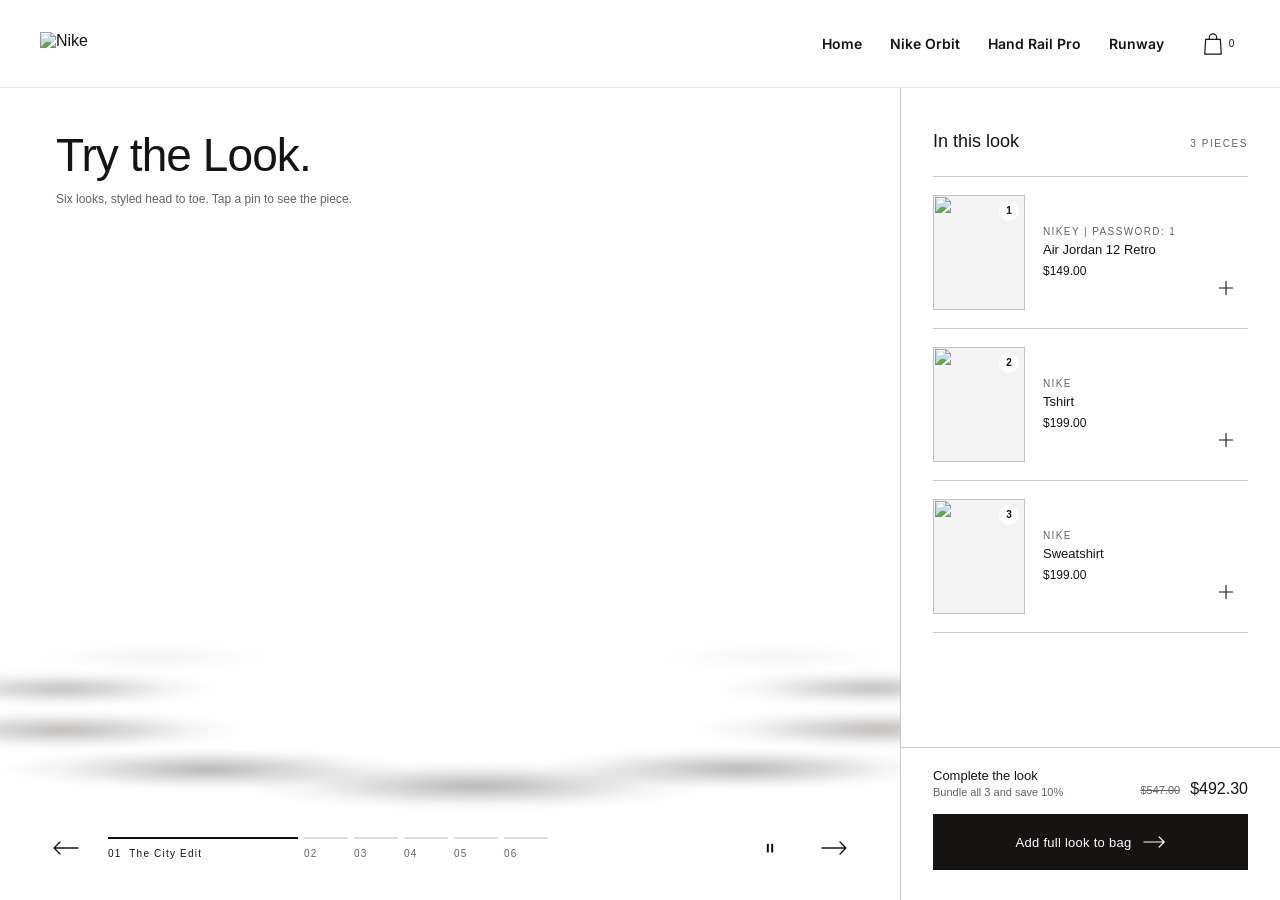
==== index.html @ 744d3994 "Add "Try the Look" runway page Single-file static page (index.html) built from src/ with `node src/b" ====
<!doctype html>
<html lang="en">
<head>
<meta charset="utf-8">
<meta name="viewport" content="width=device-width,initial-scale=1">
<meta name="theme-color" content="#ffffff">
<title>Try the Look — Runway</title>
<meta name="description" content="Six looks, styled head to toe. Explore the runway, isolate a look, and tap a pin to see the piece.">
<link rel="preload" as="image" href="https://reel-ref-try-the-look.vercel.app/assets/model-1-640.webp" fetchpriority="high">
<style>
@font-face{font-family:Inter;src:url([data-uri]) format('woff2');font-weight:600;font-style:normal;font-display:swap}
:root{color-scheme:light;--font-body--family:Helvetica,Arial,sans-serif;--font-body--weight:400;--font-heading--family:Helvetica,Arial,sans-serif;--font-heading--weight:400;--color-primary-button-background:#151413;--color-primary-button-text:#fff;--style-border-radius-buttons-primary:0px}
*{box-sizing:border-box}
html,body{margin:0;padding:0;max-width:100%;font-family:Helvetica,Arial,sans-serif;color:#151413;background:#fff}
body{overflow-x:hidden}
button,input,select{font:inherit}
a{color:inherit;text-decoration:none}
button{color:inherit}
button,a{-webkit-tap-highlight-color:transparent}
button:focus-visible,a:focus-visible{outline:2px solid #151413;outline-offset:4px}
[hidden]{display:none!important}

/* ---------- Header ---------- */
.site-header{height:88px;padding:0 40px;display:flex;align-items:center;gap:32px;border-bottom:1px solid #e4e4e4;background:#fff;position:relative;z-index:50}
.brand{margin-right:auto;display:inline-flex}
.brand img{display:block;width:68px;height:24px;object-fit:contain}
.site-header nav{display:flex;gap:28px;font-size:14px;font-weight:600;font-family:Inter,Helvetica,Arial,sans-serif}
.site-header nav a{padding:12px 0}
.site-header nav a:hover{text-decoration:underline;text-underline-offset:4px}
#open-bag{display:flex;align-items:center;justify-content:center;gap:5px;background:none;border:0;min-width:44px;min-height:44px;padding:0;cursor:pointer}
#open-bag span{font-size:10px}

/* ---------- Section tokens ---------- */
runway-section{display:block;position:relative;
--rw-h:var(--rw-h-d);--rw-sub:var(--rw-sub-d);--rw-label:var(--rw-label-d);--rw-chip:var(--rw-chip-d);--rw-ph:var(--rw-ph-d);--rw-pt-size:var(--rw-pt-size-d);--rw-price:var(--rw-price-d);--rw-opt:var(--rw-opt-d);--rw-total:var(--rw-total-d);--rw-thumb:var(--rw-thumb-d);--rw-panel-pad:var(--rw-panel-pad-d);--rw-model-h:560px;
--rw-stage:var(--rw-c-stage);--rw-panel:var(--rw-c-panel);--rw-text:var(--rw-c-text);--rw-head:var(--rw-c-text);--rw-muted:var(--rw-c-muted);--rw-accent:var(--rw-c-accent);--rw-on-accent:var(--rw-c-on-accent);--rw-line:var(--rw-c-line);
--rw-btn-bg:var(--color-primary-button-background);--rw-btn-fg:var(--color-primary-button-text);
--rw-ease:cubic-bezier(.16,1,.3,1);--rw-ease-silk:cubic-bezier(.65,0,.35,1);--rw-ease-spring:cubic-bezier(.34,1.56,.64,1);--rw-ease-sheet:cubic-bezier(.32,.72,0,1);--rw-pin-base:.15s;
color:var(--rw-text);background:var(--rw-panel);font-family:var(--font-body--family);font-weight:var(--font-body--weight);-webkit-font-smoothing:antialiased}

/* ---------- Frame / grid ---------- */
.rw__sticky{height:var(--rw-frame-h,100svh);display:flex;flex-direction:column}
.rw__grid{flex:1 1 auto;min-height:0;display:grid;grid-template-columns:minmax(0,1fr) var(--rw-panel-w);grid-template-rows:minmax(0,1fr);width:100%;max-width:var(--rw-max);margin:0 auto}
.rw__left{position:relative;display:flex;flex-direction:column;background:var(--rw-stage);overflow:hidden;min-height:0}
.rw__panel{position:relative;background:var(--rw-panel);min-height:0}
.rw__panel.has-rule{border-left:1px solid var(--rw-line)}
.rw__panel-inner{position:absolute;inset:0;display:flex;flex-direction:column}

/* ---------- Head ---------- */
.rw__head{position:relative;display:flex;justify-content:space-between;align-items:flex-end;gap:24px;padding:44px 56px 0;z-index:5}
.rw__intro{display:flex;flex-direction:column;gap:12px;max-width:640px}
.rw__title{margin:0;font-family:var(--rw-hf);font-weight:var(--rw-hw);font-size:var(--rw-h);line-height:1;letter-spacing:-.02em;color:var(--rw-head)}
.rw__sub{margin:0;font-size:var(--rw-sub);line-height:1.55;color:var(--rw-muted);max-width:46ch}
.rw__sr{position:absolute;width:1px;height:1px;padding:0;margin:-1px;overflow:hidden;clip:rect(0,0,0,0);white-space:nowrap;border:0}

/* ---------- Stage ---------- */
.rw__stage{position:relative;flex:1 1 auto;min-height:0;touch-action:pan-y;user-select:none;-webkit-user-select:none;cursor:grab;outline:none;overflow:hidden;z-index:0}
.rw.is-dragging .rw__stage{cursor:grabbing}
.rw__stage:focus-visible{box-shadow:inset 0 0 0 2px var(--rw-accent)}
.rw__actors{position:absolute;inset:0}
.rw__heroes{position:absolute;inset:0;pointer-events:none;z-index:1500}
.rw__model{position:absolute;left:0;bottom:0;transform-origin:50% 100%;will-change:transform,opacity;opacity:0}
.rw__figure{position:relative;height:var(--rw-model-h);aspect-ratio:var(--rw-ar)}
.rw__art{position:absolute;inset:0;transform:translateY(calc(var(--rw-foot,0) * 100%))}
.rw__art img{position:absolute;inset:0;width:100%;height:100%;object-fit:contain;object-position:50% 100%;pointer-events:none;-webkit-user-drag:none;user-select:none;opacity:0}
.rw__art img.is-decoded{opacity:1}
.rw__hit{position:absolute;inset:0;z-index:1;background:transparent;border:0;padding:0;border-radius:24px;cursor:pointer}
.rw__hit:focus-visible{outline:2px solid var(--rw-accent);outline-offset:6px}
.rw__shadow{position:absolute;left:58%;bottom:0;width:150%;height:9%;min-height:14px;max-height:46px;transform:translate(-50%,50%);filter:blur(2px);pointer-events:none;background:radial-gradient(closest-side,rgb(20 16 12/.30),rgb(20 16 12/.14) 45%,rgb(20 16 12/.04) 75%,rgb(20 16 12/0))}

/* Hero */
.rw__hero{position:absolute;left:var(--rw-hx,72%);bottom:var(--rw-hy,30px);transform:translateX(-50%) scale(var(--rw-fs,1));transform-origin:50% 100%;opacity:0;visibility:hidden}
.rw--still .rw__hero.is-on{opacity:1;visibility:visible}
.rw__morph{position:relative}
.rw__zoom{position:absolute;inset:0;z-index:1;background:transparent;border:0;padding:0;border-radius:24px;cursor:zoom-in;pointer-events:auto}
.rw__zoom:focus-visible{outline:2px solid var(--rw-accent);outline-offset:6px}
.rw--zoom .rw__heroes .rw__zoom{pointer-events:none}

/* Pins */
.rw__pins{position:absolute;inset:0;z-index:2;pointer-events:none}
.rw__pin{position:absolute;width:44px;height:44px;margin:-22px 0 0 -22px;padding:0;border:0;background:transparent;display:grid;place-items:center;cursor:pointer;pointer-events:auto}
.rw--popup .rw__heroes .rw__pin{display:none!important}
.rw__pin:focus-visible{outline:none}
.rw__pin-dot{position:relative;width:24px;height:24px;border-radius:50%;display:grid;place-items:center;background:rgb(255 255 255/.86);-webkit-backdrop-filter:blur(6px);backdrop-filter:blur(6px);color:var(--rw-text);font-size:11px;font-weight:600;line-height:1;box-shadow:0 4px 14px -4px rgb(0 0 0/.35);transition:transform .5s cubic-bezier(.2,1.6,.4,1),background .25s,color .25s}
.rw__pin-dot::after,.rw__pin-dot::before{content:'';position:absolute;inset:-5px;border-radius:50%;border:1px solid rgb(255 255 255/.8);pointer-events:none;animation:rw-ring 2.6s cubic-bezier(.2,.6,.3,1) infinite}
.rw__pin-dot::before{border-color:rgb(255 255 255/.55);animation-delay:1.3s}
.rw__pin:hover .rw__pin-dot,.rw__pin.is-hot .rw__pin-dot{transform:scale(1.3);background:var(--rw-accent);color:var(--rw-on-accent);box-shadow:0 0 0 6px color-mix(in srgb,var(--rw-accent) 22%,transparent),0 8px 20px -6px rgb(0 0 0/.45)}
.rw__pin:focus-visible .rw__pin-dot{box-shadow:0 0 0 2px #fff,0 0 0 4px var(--rw-accent)}
.rw__pin::after{content:attr(data-tip);position:absolute;left:calc(100% - 6px);top:50%;max-width:200px;overflow:hidden;text-overflow:ellipsis;white-space:nowrap;padding:7px 12px;border-radius:999px;background:rgb(255 255 255/.88);-webkit-backdrop-filter:blur(10px);backdrop-filter:blur(10px);color:var(--rw-text);font-size:11px;font-weight:500;letter-spacing:.04em;line-height:1;box-shadow:0 10px 26px -12px rgb(0 0 0/.4);opacity:0;transform:translate(-8px,-50%) scale(.96);transform-origin:left center;transition:opacity .35s,transform .6s var(--rw-ease);pointer-events:none}
.rw__pin.is-hot::after,.rw__pin:focus-visible::after{opacity:1;transform:translate(0,-50%)}
@media (hover:hover){.rw__pin:hover::after{opacity:1;transform:translate(0,-50%)}}

/* Sweep */
.rw__sweep{position:absolute;inset:0;z-index:1550;mix-blend-mode:soft-light;pointer-events:none;overflow:hidden}
.rw__sweep::before{content:'';position:absolute;top:-20%;bottom:-20%;left:0;width:42%;background:linear-gradient(100deg,transparent,rgb(255 255 255/.25) 42%,rgb(255 255 255/.55) 50%,rgb(255 255 255/.25) 58%,transparent);transform:translateX(-130%) skewX(-12deg);opacity:0}
.rw__stage.is-sweep .rw__sweep::before{animation:rw-sweep 1.5s var(--rw-ease-silk)}

/* Cursor */
.rw--cursor .rw__stage,.rw--cursor .rw__stage *{cursor:none!important}
.rw__cursor{position:absolute;left:0;top:0;width:0;height:0;z-index:1700;pointer-events:none}
.rw__cursor-in{position:absolute;left:-42px;top:-42px;width:84px;height:84px;border-radius:50%;display:grid;place-items:center;color:var(--rw-text);border:1px solid color-mix(in srgb,var(--rw-text) 28%,transparent);background:color-mix(in srgb,#fff 40%,transparent);-webkit-backdrop-filter:blur(6px);backdrop-filter:blur(6px);opacity:0;transform:scale(.3);transition:transform .6s var(--rw-ease),opacity .35s,background .35s,border-color .35s,color .35s}
.rw__cursor-label{grid-area:1/1;font-size:10px;letter-spacing:.24em;padding-left:.24em;text-transform:uppercase;white-space:nowrap;transition:opacity .25s,letter-spacing .7s var(--rw-ease)}
.rw__cursor-view{opacity:0}
.rw__cursor.is-on .rw__cursor-in{opacity:1;transform:scale(1)}
.rw__cursor.is-view .rw__cursor-drag{opacity:0}
.rw__cursor.is-view .rw__cursor-view{opacity:1}
.rw__cursor.is-on.is-link .rw__cursor-in{transform:scale(.2);background:var(--rw-accent);border-color:transparent}
.rw__cursor.is-link .rw__cursor-label{opacity:0}
.rw.is-dragging .rw__cursor.is-on .rw__cursor-in{transform:scale(.74);background:var(--rw-accent);border-color:var(--rw-accent);color:var(--rw-on-accent)}
.rw.is-dragging .rw__cursor-drag{opacity:1;letter-spacing:.42em}
.rw.is-dragging .rw__cursor-view{opacity:0}

/* Walk line (phones) */
.rw__walk{display:none}

/* ---------- Controls ---------- */
.rw__controls{position:relative;display:flex;align-items:center;gap:20px;padding:6px 44px 30px;z-index:5}
.rw__icon{position:relative;width:44px;height:44px;flex:none;display:grid;place-items:center;border:0;background:none;padding:0;color:var(--rw-text);cursor:pointer}
.rw__icon::before{content:'';position:absolute;inset:2px;border-radius:50%;border:1px solid currentColor;opacity:0;transform:scale(.55);transition:transform .7s var(--rw-ease),opacity .4s}
.rw__icon:hover::before{opacity:.22;transform:scale(1)}
.rw__icon svg{transition:transform .5s cubic-bezier(.2,1.6,.4,1)}
[data-rw-prev]:hover svg{transform:translateX(-4px)}
[data-rw-next]:hover svg{transform:translateX(4px)}
.rw__icon:active svg{transform:scale(.88)}
.rw__icon:focus-visible{outline:2px solid var(--rw-accent);outline-offset:2px;border-radius:4px}
.rw__auto .rw__ico-pause{display:none}
.rw.is-playing .rw__auto .rw__ico-play{display:none}
.rw.is-playing .rw__auto .rw__ico-pause{display:block}
.rw__ticks{flex:1;display:flex;gap:6px;min-width:0}
.rw__tick{flex:0 1 44px;min-width:14px;height:44px;display:flex;flex-direction:column;justify-content:center;gap:9px;padding:0;border:0;background:none;color:var(--rw-muted);text-align:left;cursor:pointer;transition:flex-basis .8s cubic-bezier(.2,1.25,.3,1),color .3s}
.rw__tick[aria-current="true"]{flex:0 0 190px;color:var(--rw-text)}
.rw__tick:hover{color:var(--rw-text)}
.rw__tick-bar{position:relative;display:block;width:100%;height:2px;overflow:hidden;background:color-mix(in srgb,var(--rw-text) 14%,transparent);transition:transform .5s var(--rw-ease)}
.rw__tick:hover .rw__tick-bar{transform:scaleY(1.5)}
.rw__tick-bar::after{content:'';position:absolute;inset:0;background:var(--rw-text);transform:scaleX(0);transform-origin:left;transition:transform 1s var(--rw-ease),opacity .4s,background .4s}
.rw__tick.is-past .rw__tick-bar::after{transform:scaleX(1);opacity:.35}
.rw__tick[aria-current="true"] .rw__tick-bar::after{transform:scaleX(1);background:var(--rw-accent);opacity:1}
.rw.is-playing .rw__tick[aria-current="true"] .rw__tick-bar::after{transform:scaleX(0);transition:none}
.rw.is-playing .rw__tick[aria-current="true"].is-run .rw__tick-bar::after{animation:rw-fill var(--rw-speed) linear forwards}
.rw__tick-label{display:block;font-size:var(--rw-label);letter-spacing:.12em;white-space:nowrap;overflow:hidden;text-overflow:ellipsis;font-variant-numeric:tabular-nums}
.rw__tick-name{display:none}
.rw__tick[aria-current="true"] .rw__tick-name{display:inline;animation:rw-name-in 1.1s var(--rw-ease) .1s backwards}

/* ---------- Panel ---------- */
.rw__panel-head{display:flex;justify-content:space-between;align-items:baseline;gap:12px;padding:44px var(--rw-panel-pad) 18px}
.rw__panel-title{margin:0;font-family:var(--rw-hf);font-weight:var(--rw-hw);font-size:var(--rw-ph);line-height:1.1}
.rw__label{font-size:var(--rw-label);letter-spacing:.16em;text-transform:uppercase;color:var(--rw-muted);white-space:nowrap;font-variant-numeric:tabular-nums}
.rw__label.is-swap{animation:rw-fade .8s var(--rw-ease)}
.rw__look-panel{display:flex;flex-direction:column;flex:1 1 auto;min-height:0}
.rw__mhead{display:none}
.rw__items{list-style:none;margin:0;padding:6px var(--rw-panel-pad) 20px;display:flex;flex-direction:column;overflow-y:auto;flex:1 1 auto;min-height:0;overscroll-behavior:contain;scrollbar-width:thin}
.rw__item{position:relative;display:grid;grid-template-columns:var(--rw-thumb) minmax(0,1fr) 44px;column-gap:18px;align-items:center;padding:18px 0}
.rw--list.has-dividers .rw__item{border-top:1px solid var(--rw-line)}
.rw--list.has-dividers .rw__item:last-child{border-bottom:1px solid var(--rw-line)}
.rw__item::after{content:'';position:absolute;left:0;right:0;bottom:-1px;height:1px;background:var(--rw-accent);transform:scaleX(0);transform-origin:left;transition:transform .9s var(--rw-ease);pointer-events:none}
.rw__item.is-hot::after{transform:scaleX(1)}
@media (hover:hover){.rw__item:hover::after{transform:scaleX(1)}}
.rw__media{position:relative;display:block;aspect-ratio:4/5;border-radius:var(--rw-thumb-radius);overflow:hidden;background:color-mix(in srgb,var(--rw-text) 5%,#fff)}
.rw__media img{display:block;width:100%;height:100%;object-fit:cover;transition:transform 1.4s var(--rw-ease)}
@media (hover:hover){.rw__item:hover .rw__media img{transform:scale(1.07)}}
.rw__num{position:absolute;top:6px;right:6px;width:20px;height:20px;border-radius:50%;display:grid;place-items:center;background:rgb(255 255 255/.9);color:var(--rw-text);font-size:10px;font-weight:600;line-height:1;font-variant-numeric:tabular-nums;transition:background .3s,color .3s,transform .45s cubic-bezier(.2,1.6,.4,1)}
.rw__item.is-hot .rw__num{background:var(--rw-accent);color:var(--rw-on-accent);transform:scale(1.12)}
@media (hover:hover){.rw__item:hover .rw__num{background:var(--rw-accent);color:var(--rw-on-accent);transform:scale(1.12)}}
.rw__tag{position:absolute;top:calc(var(--rw-tag-top) - 7px);left:calc(var(--rw-tag-left) + 8px);z-index:2;display:flex;flex-direction:column;transform-origin:10px 0;pointer-events:none}
.rw__tag::before{content:'';width:1px;height:11px;margin-left:10px;background:color-mix(in srgb,var(--rw-text) 50%,transparent)}
.rw__tag-text{background:var(--rw-text);color:var(--rw-panel);font-size:9px;font-weight:600;letter-spacing:.14em;text-transform:uppercase;padding:4px 6px;border-radius:2px;line-height:1}
@media (hover:hover){.rw__item:hover .rw__tag{animation:rw-swing 1.4s cubic-bezier(.3,.7,.4,1)}}
.rw__info{display:flex;flex-direction:column;gap:5px;min-width:0}
.rw__type{font-size:10px;letter-spacing:.14em;text-transform:uppercase;color:var(--rw-muted);white-space:nowrap;overflow:hidden;text-overflow:ellipsis}
.rw__name{font-size:var(--rw-pt-size);font-weight:500;line-height:1.3;align-self:flex-start;background:linear-gradient(currentColor,currentColor) 0 100%/0 1px no-repeat;transition:background-size .7s var(--rw-ease)}
.rw__name:hover{background-size:100% 1px}
.rw__price{display:flex;gap:8px;font-size:var(--rw-price)}

/* Add button */
.rw__add{position:relative;width:44px;height:44px;display:grid;place-items:center;border:0;background:none;padding:0;cursor:pointer;align-self:end;color:var(--rw-text)}
.rw__add>svg{grid-area:1/1;transition:transform .55s cubic-bezier(.2,1.6,.4,1),opacity .2s}
.rw__add-check,.rw__add-spin{opacity:0}
.rw__add::before{content:'';position:absolute;inset:4px;border-radius:var(--rw-add-radius);border:1px solid currentColor;opacity:0;transform:scale(.55);transition:transform .7s var(--rw-ease),opacity .4s;pointer-events:none}
@media (hover:hover){.rw__add:hover::before{opacity:.22;transform:scale(1)}}
.rw__item.is-picking .rw__add::before{opacity:.22;transform:scale(1)}
.rw__item.is-picking .rw__add-plus{transform:rotate(45deg)}
.rw__item.is-loading .rw__add-plus{opacity:0}
.rw__item.is-loading .rw__add-spin{opacity:1;animation:rw-spin .8s linear infinite}
.rw__item.is-loading .rw__media::after{content:'';position:absolute;inset:0;background:linear-gradient(100deg,transparent 30%,rgb(255 255 255/.5) 50%,transparent 70%);animation:rw-shimmer 1.1s infinite}
.rw__item.is-added .rw__add{cursor:default}
.rw__item.is-added .rw__add-plus{opacity:0}
.rw__item.is-added .rw__add-check{opacity:1;color:var(--rw-accent);animation:rw-pop .6s cubic-bezier(.2,1.6,.4,1)}
.rw__item.is-added .rw__add-check path{stroke-dasharray:24;stroke-dashoffset:24;animation:rw-draw .7s var(--rw-ease) .1s forwards}
.rw__item.is-added .rw__add::before{opacity:0!important}
.rw__item.is-added .rw__add::after{content:'';position:absolute;inset:4px;border-radius:var(--rw-add-radius);border:1px solid var(--rw-accent);pointer-events:none;opacity:0;animation:rw-burst 1s var(--rw-ease) forwards}

/* Picker */
.rw__picker{grid-column:1/-1;display:flex;flex-direction:column;gap:14px;padding-top:16px}
.rw__picker:not([hidden]){animation:rw-drop .7s var(--rw-ease)}
.rw__picker:not([hidden]) .rw__opt,.rw__picker:not([hidden]) .rw__confirm{animation:rw-rise .8s var(--rw-ease) backwards}
.rw__picker:not([hidden]) .rw__confirm{animation-delay:.16s}
.rw__picker-head{display:none}
.rw__opt{border:0;padding:0;margin:0;min-width:0}
.rw__opt-name{font-size:var(--rw-opt);color:var(--rw-text);margin-bottom:8px;padding:0}
.rw__values{display:flex;flex-wrap:wrap;gap:8px}
.rw__pill{position:relative;display:inline-flex}
.rw__pill input{position:absolute;inset:0;width:100%;height:100%;margin:0;opacity:0;cursor:pointer;z-index:1}
.rw__pill-label{display:inline-flex;align-items:center;justify-content:center;min-width:44px;min-height:40px;padding:0 14px;border-radius:var(--rw-pill-radius);border:1px solid var(--rw-line);background:transparent;color:var(--rw-text);font-size:var(--rw-opt);transition:background .3s,color .3s,border-color .3s,transform .45s var(--rw-ease-spring),box-shadow .45s}
.rw__pill:hover .rw__pill-label{border-color:var(--rw-text)}
.rw__pill input:checked+.rw__pill-label{background:var(--rw-text);color:var(--rw-panel);border-color:var(--rw-text)}
.rw__pill:active .rw__pill-label{transform:scale(.94)}
.rw__pill input:focus-visible+.rw__pill-label{outline:2px solid var(--rw-accent);outline-offset:2px}
.rw__pill.is-unavailable .rw__pill-label{color:var(--rw-muted);background-image:linear-gradient(to top right,transparent calc(50% - .5px),currentColor calc(50% - .5px),currentColor calc(50% + .5px),transparent calc(50% + .5px))}
.rw__confirm,.rw__cta{position:relative;overflow:hidden;border:0;border-radius:var(--rw-btn-radius);background:var(--rw-btn-bg);color:var(--rw-btn-fg);display:flex;align-items:center;justify-content:center;cursor:pointer}
.rw__confirm{min-height:46px;font-size:11px;font-weight:500;letter-spacing:.02em;gap:10px;transition:transform .4s cubic-bezier(.2,1.5,.4,1)}
.rw__confirm::before,.rw__cta::before{content:'';position:absolute;top:0;bottom:0;left:0;width:60%;background:linear-gradient(100deg,transparent,rgb(255 255 255/.26) 50%,transparent);transform:translateX(-140%) skewX(-18deg);pointer-events:none}
.rw__confirm:hover:not(:disabled){transform:translateY(-1px)}
.rw__confirm:hover:not(:disabled)::before,.rw__cta:hover:not(:disabled)::before{transform:translateX(260%) skewX(-18deg);transition:transform 1.1s var(--rw-ease)}
.rw__confirm:disabled{opacity:.45;cursor:default}

/* Bundle */
.rw__bundle{padding:20px var(--rw-panel-pad) 30px;display:flex;flex-direction:column;gap:16px;background:var(--rw-panel)}
.rw__bundle.has-rule{border-top:1px solid var(--rw-line)}
.rw__msg{margin:0;font-size:11px;line-height:1.45;color:var(--rw-accent)}
.rw__msg:empty{display:none}
.rw__msg:not(:empty){animation:rw-rise .6s var(--rw-ease)}
.rw__bundle-row{display:flex;justify-content:space-between;align-items:flex-end;gap:12px}
.rw__bundle-copy{display:flex;flex-direction:column;gap:3px}
.rw__bundle-title{font-size:13px;font-weight:500}
.rw__bundle-note{font-size:11px;color:var(--rw-muted)}
.rw__bundle-price{display:flex;align-items:baseline;gap:10px;white-space:nowrap}
.rw__bundle-price s{font-size:11px;color:var(--rw-muted)}
.rw__bundle-price strong{font-family:var(--rw-hf);font-weight:var(--rw-hw);font-size:var(--rw-total)}
.rw__cta{min-height:56px;width:100%;font-size:13px;font-weight:500;letter-spacing:.02em;gap:12px;transition:transform .6s var(--rw-ease),background .45s,color .45s,box-shadow .6s var(--rw-ease)}
.rw__cta:hover:not(:disabled){transform:translateY(-2px);box-shadow:0 18px 34px -22px color-mix(in srgb,var(--rw-text) 80%,transparent)}
.rw__cta:active{transform:scale(.985)}
.rw__cta:disabled{opacity:.5}
.rw__cta-arrow{transition:transform .5s cubic-bezier(.2,1.6,.4,1)}
.rw__cta:hover .rw__cta-arrow{transform:translateX(4px)}
.rw__cta-m,.rw__cta-done,.rw__cta-spin{display:none}
.rw__cta.is-loading .rw__cta-arrow{display:none}
.rw__cta.is-loading .rw__cta-spin{display:block;animation:rw-spin .8s linear infinite}
.rw__look-panel.is-complete .rw__cta{background:var(--rw-accent);color:var(--rw-on-accent);cursor:default;animation:rw-glow 1.8s var(--rw-ease)}
.rw__look-panel.is-complete .rw__cta-add,.rw__look-panel.is-complete .rw__cta-m,.rw__look-panel.is-complete .rw__cta-arrow{display:none!important}
.rw__look-panel.is-complete .rw__cta-done{display:inline;animation:rw-rise .7s var(--rw-ease)}

/* Panel entrance */
.rw__look-panel.is-in .rw__item{animation:rw-item-in 1.1s var(--rw-ease) backwards;animation-delay:calc(var(--i) * 85ms + 140ms)}
.rw__look-panel.is-in .rw__media{animation:rw-curtain 1.2s var(--rw-ease) backwards;animation-delay:calc(var(--i) * 85ms + 200ms)}
.rw__look-panel.is-in .rw__media img{animation:rw-media-in 1.8s var(--rw-ease) backwards;animation-delay:calc(var(--i) * 85ms + 200ms)}
.rw__look-panel.is-in .rw__bundle-row{animation:rw-rise 1s var(--rw-ease) .38s backwards}
.rw__look-panel.is-in .rw__cta{animation:rw-rise 1s var(--rw-ease) .46s backwards}

/* ---------- View-look popup ---------- */
.rw__lb{position:absolute;inset:0;z-index:40;visibility:hidden;pointer-events:none;transition:visibility 0s linear .95s}
.rw__lb::before{content:'';position:absolute;inset:0;background:var(--rw-stage);opacity:0;transition:opacity .6s var(--rw-ease) .15s}
.rw--zoom .rw__lb{visibility:visible;pointer-events:auto;transition:none}
.rw--zoom .rw__lb::before{opacity:1;transition:opacity .45s}
.rw__actors,.rw__heroes,.rw__head,.rw__walk{transition:opacity .7s var(--rw-ease) .2s}
.rw--zoom .rw__actors,.rw--zoom .rw__heroes,.rw--zoom .rw__head,.rw--zoom .rw__walk{opacity:0;pointer-events:none;transition:opacity .35s}
.rw__lb-stage{position:absolute;inset:88px 48px 48px;z-index:1;display:flex;align-items:flex-end;justify-content:center;cursor:zoom-out}
.rw__lb-model{position:relative;flex:0 0 auto;cursor:default;transition:transform .95s var(--rw-ease)}
.rw__lb-model .rw__art img{opacity:1}
.rw__lb-top{position:absolute;top:0;left:0;right:0;z-index:2;display:flex;justify-content:space-between;align-items:center;gap:16px;padding:32px 32px 0 56px;opacity:0;transform:translateY(-10px);transition:opacity .3s,transform .5s var(--rw-ease)}
.rw--zoom .rw__lb-top{opacity:1;transform:none;transition:opacity .8s .35s,transform 1s var(--rw-ease) .35s}
.rw__lb-cap{margin:0;display:flex;flex-direction:column;gap:6px;min-width:0}
.rw__lb-kicker{font-size:10px;letter-spacing:.2em;text-transform:uppercase;color:var(--rw-muted);font-variant-numeric:tabular-nums}
.rw__lb-name{font-family:var(--rw-hf);font-weight:var(--rw-hw);font-size:var(--rw-chip);line-height:1.1;white-space:nowrap;overflow:hidden;text-overflow:ellipsis}
.rw__lb-close{flex:none;width:48px;height:48px;border-radius:50%;display:grid;place-items:center;padding:0;cursor:pointer;border:1px solid color-mix(in srgb,var(--rw-text) 22%,transparent);background:color-mix(in srgb,#fff 55%,transparent);-webkit-backdrop-filter:blur(8px);backdrop-filter:blur(8px);transition:transform .6s var(--rw-ease),border-color .6s var(--rw-ease)}
.rw__lb-close:hover{transform:rotate(90deg);border-color:var(--rw-text)}
.rw__lb-close:focus-visible{outline:2px solid var(--rw-accent);outline-offset:3px}
.rw__lb-hint{position:absolute;left:0;right:0;bottom:16px;z-index:2;margin:0;text-align:center;font-size:10px;letter-spacing:.2em;text-transform:uppercase;color:var(--rw-muted);pointer-events:none;opacity:0;transition:opacity .3s}
.rw--zoom .rw__lb-hint{opacity:1;transition:opacity 1s var(--rw-ease) 1.1s}
.rw__lb .rw__pin{display:grid!important}
.rw__lb .rw__pin-dot{animation:rw-pin-in .9s var(--rw-ease-spring) backwards;animation-delay:calc(var(--pi) * 110ms + .6s)}

/* ---------- Reveal ---------- */
.rw--js .rw__title,.rw--js .rw__sub,.rw--js .rw__panel-head{opacity:0;transform:translateY(22px);filter:blur(8px)}
.rw--js .rw__title{letter-spacing:.03em}
.rw--js .rw__stage,.rw--js .rw__controls,.rw--js .rw__panel{opacity:0}
.rw--js.is-revealed .rw__title,.rw--js.is-revealed .rw__sub,.rw--js.is-revealed .rw__panel-head{opacity:1;transform:none;filter:none;transition:opacity 1.1s var(--rw-ease),transform 1.4s var(--rw-ease),filter 1.1s var(--rw-ease),letter-spacing 1.8s var(--rw-ease)}
.rw--js.is-revealed .rw__title{letter-spacing:-.02em;transition-delay:.12s}
.rw--js.is-revealed .rw__sub{transition-delay:.26s}
.rw--js.is-revealed .rw__panel-head{transition-delay:.34s}
.rw--js.is-revealed .rw__stage{opacity:1;transition:opacity 1.6s var(--rw-ease) .1s}
.rw--js.is-revealed .rw__panel{opacity:1;transition:opacity 1.2s var(--rw-ease) .25s}
.rw--js.is-revealed .rw__controls{opacity:1;transition:opacity 1.2s var(--rw-ease) .55s}

/* ---------- Size sheet (phones) ---------- */
.rw-sheet-host{position:fixed;inset:0;z-index:2147483000;pointer-events:none;-webkit-font-smoothing:antialiased}
.rw-sheet-host>*{pointer-events:auto}
.rw__pick-scrim{position:fixed;inset:0;z-index:2147483000;border:0;padding:0;background:rgb(12 10 8/.38);opacity:0;transition:opacity .5s var(--rw-ease)}
.rw-sheet-host.is-open .rw__pick-scrim{opacity:1}
.rw-sheet-host .rw__picker{position:fixed;left:0;right:0;bottom:0;z-index:2147483001;max-height:min(82vh,640px);overflow-y:auto;overscroll-behavior:contain;gap:18px;padding:14px 20px calc(20px + env(safe-area-inset-bottom));background:var(--rw-panel);color:var(--rw-text);border-radius:var(--rw-bar-r) var(--rw-bar-r) 0 0;box-shadow:0 -24px 60px -24px rgb(0 0 0/.4);animation:rw-sheet-up .65s var(--rw-ease-sheet)}
.rw-sheet-host .rw__picker::before{content:'';flex:none;align-self:center;width:34px;height:4px;border-radius:2px;background:color-mix(in srgb,var(--rw-text) 16%,transparent)}
.rw-sheet-host .rw__picker-head{display:grid;grid-template-columns:52px 1fr 44px;gap:14px;align-items:center;padding-bottom:16px;border-bottom:1px solid var(--rw-line)}
.rw__picker-thumb{width:52px;height:auto;aspect-ratio:4/5;object-fit:cover;border-radius:var(--rw-thumb-radius);background:color-mix(in srgb,var(--rw-text) 5%,#fff);display:block}
.rw__picker-meta{display:flex;flex-direction:column;gap:4px;min-width:0}
.rw__picker-title{font-size:var(--rw-pt-size);font-weight:500}
.rw__picker-price{font-size:var(--rw-price);color:var(--rw-muted)}
.rw__pick-close{width:44px;height:44px;display:grid;place-items:center;border:0;background:none;padding:0;cursor:pointer;color:var(--rw-text);transition:transform .45s var(--rw-ease-spring)}
.rw__pick-close:active{transform:rotate(90deg) scale(.9)}
.rw-sheet-host .rw__confirm{min-height:54px}

/* ---------- Styling bag ---------- */
#bag-dialog{border:1px solid #d9d9d9;background:#fff;color:#151413;padding:24px;width:min(560px,calc(100vw - 32px));max-height:85dvh;overflow:auto}
#bag-dialog::backdrop{background:#0005;-webkit-backdrop-filter:blur(4px);backdrop-filter:blur(4px)}
.bag-heading{display:flex;justify-content:space-between;align-items:center;gap:20px}
.bag-heading h2{margin:0;font-size:25px;font-weight:400}
#close-bag{font-size:28px;width:44px;height:44px;padding:0;background:none;border:0;cursor:pointer;line-height:1}
.bag-note{font-size:12px;color:#666;line-height:1.5}
.bag-row{display:grid;grid-template-columns:60px 1fr auto;gap:18px;align-items:center;padding:18px 0;border-bottom:1px solid #ddd}
.bag-row img{width:60px;height:80px;object-fit:contain;display:block}
.bag-row h3{margin:0 0 8px;font-size:14px;font-weight:400}
.bag-row p{margin:0 0 8px;font-size:12px}
.bag-row a{font-size:12px;text-decoration:underline;text-underline-offset:3px}
.bag-row button{font-size:20px;padding:12px;background:none;border:0;cursor:pointer;line-height:1}
#bag-total{margin:0;text-align:right;font-size:15px;padding:12px 0}
#bag-total:empty{padding:0}
#export-bag{width:100%;padding:16px 20px;background:#151413;color:#fff;border:0;cursor:pointer}
#export-bag:disabled{opacity:.4;cursor:default}
#bag-status{position:fixed;left:50%;bottom:24px;transform:translateX(-50%);background:#151413;color:#fff;padding:12px 20px;font-size:12px;z-index:2147483002;opacity:0;transition:opacity .25s;pointer-events:none;white-space:nowrap}
#bag-status.is-on{opacity:1}

/* ---------- Keyframes ---------- */
@keyframes rw-name-in{from{opacity:0;letter-spacing:.34em}}
@keyframes rw-fade{from{opacity:0;transform:translateY(6px)}}
@keyframes rw-sweep{0%{transform:translateX(-130%) skewX(-12deg);opacity:0}18%{opacity:1}100%{transform:translateX(330%) skewX(-12deg);opacity:0}}
@keyframes rw-fill{from{transform:scaleX(0)}to{transform:scaleX(1)}}
@keyframes rw-ring{0%{transform:scale(.8);opacity:.9}100%{transform:scale(1.7);opacity:0}}
@keyframes rw-pin-in{from{transform:scale(0);opacity:0}to{transform:scale(1);opacity:1}}
@keyframes rw-swing{0%{transform:rotate(-16deg)}25%{transform:rotate(11deg)}45%{transform:rotate(-7deg)}65%{transform:rotate(4deg)}82%{transform:rotate(-2deg)}100%{transform:rotate(0)}}
@keyframes rw-spin{to{transform:rotate(360deg)}}
@keyframes rw-shimmer{from{transform:translateX(-100%)}to{transform:translateX(100%)}}
@keyframes rw-pop{0%{transform:scale(.4)}60%{transform:scale(1.25)}100%{transform:scale(1)}}
@keyframes rw-draw{to{stroke-dashoffset:0}}
@keyframes rw-burst{0%{transform:scale(.55);opacity:.9}100%{transform:scale(1.7);opacity:0}}
@keyframes rw-drop{from{opacity:0;transform:translateY(-8px)}}
@keyframes rw-rise{from{opacity:0;transform:translateY(14px)}}
@keyframes rw-glow{0%{box-shadow:0 0 0 0 color-mix(in srgb,var(--rw-accent) 55%,transparent)}100%{box-shadow:0 0 0 16px color-mix(in srgb,var(--rw-accent) 0%,transparent)}}
@keyframes rw-item-in{from{opacity:0;transform:translateY(26px);filter:blur(8px)}}
@keyframes rw-curtain{from{clip-path:inset(0 0 100% 0)}to{clip-path:inset(0)}}
@keyframes rw-media-in{from{transform:scale(1.22);filter:saturate(.4) brightness(1.08)}}
@keyframes rw-card-in{from{opacity:0;transform:translateY(10px)}}
@keyframes rw-sheet-up{from{transform:translateY(100%)}}

/* ---------- Tablet 750–1099 ---------- */
@media (min-width:750px) and (max-width:1099px){
  .rw__grid{grid-template-columns:minmax(0,1fr) min(var(--rw-panel-w),380px)}
  .rw__head{padding:36px 32px 0;flex-direction:column;align-items:flex-start}
  .rw__controls{padding:6px 22px 26px}
  .rw__tick[aria-current="true"]{flex-basis:130px}
}

/* ---------- Phones ---------- */
@media (max-width:749px){
  .site-header{height:68px;padding:0 20px;gap:18px}
  .brand img{width:48px;height:17px}
  .site-header nav{gap:14px;font-size:11px}
  .site-header nav a{padding:15px 0}
  .site-header nav a:nth-child(2),.site-header nav a:nth-child(3){display:none}
  #open-bag{margin-left:8px}

  runway-section{--rw-h:var(--rw-h-m);--rw-sub:var(--rw-sub-m);--rw-label:var(--rw-label-m);--rw-chip:var(--rw-chip-m);--rw-ph:var(--rw-ph-m);--rw-pt-size:var(--rw-pt-size-m);--rw-price:var(--rw-price-m);--rw-opt:var(--rw-opt-m);--rw-total:var(--rw-total-m);--rw-thumb:var(--rw-thumb-m);--rw-panel-pad:20px}
  .rw__grid{display:flex;flex-direction:column;position:relative;overflow:hidden}
  .rw__left{flex:1 1 auto;z-index:1;padding-bottom:var(--rw-bar-r)}
  .rw__head{flex-direction:column;align-items:stretch;gap:18px;padding:30px 20px 0}
  .rw__intro{gap:10px}
  .rw__title{font-size:min(var(--rw-h),11.5vw)}
  .rw__controls{display:none}
  .rw__walk{display:block;position:absolute;left:50%;bottom:8px;z-index:1600;width:min(140px,38%);height:2px;transform:translateX(-50%);background:color-mix(in srgb,var(--rw-text) 14%,transparent);pointer-events:none}
  .rw__walk-line{position:absolute;inset:0;background:var(--rw-accent);transform:scaleX(var(--rw-progress,0));transform-origin:left;transition:transform 1.1s var(--rw-ease)}

  .rw__panel{z-index:2;flex:0 0 auto;max-height:none;overflow:visible;margin-top:calc(-1 * var(--rw-bar-r));border-radius:var(--rw-bar-r) var(--rw-bar-r) 0 0}
  .rw__panel.has-rule{border-left:0}
  .rw__panel-inner{position:static}
  .rw__panel-head{display:none}
  .rw__mhead{display:flex;align-items:baseline;justify-content:space-between;gap:12px;padding:12px 20px 6px}
  .rw__mhead-title{font-family:var(--rw-hf);font-weight:var(--rw-hw);font-size:var(--rw-ph);line-height:1.15;white-space:nowrap;overflow:hidden;text-overflow:ellipsis;min-width:0}
  .rw__look-panel.is-in .rw__mhead{animation:rw-fade .8s var(--rw-ease)}

  .rw__items{flex-direction:row;flex:0 0 auto;gap:0;padding:10px 20px 6px;overflow-x:auto;overflow-y:hidden;scroll-snap-type:x mandatory;scroll-padding-inline:20px;overscroll-behavior-x:contain;scrollbar-width:none;-webkit-overflow-scrolling:touch}
  .rw__items::-webkit-scrollbar{display:none}
  .rw--list.has-dividers .rw__item,.rw--list.has-dividers .rw__item:last-child{border-top:0;border-bottom:0}
  .rw__item{flex:0 0 calc(100% - 64px);scroll-snap-align:start;margin-right:16px;padding:6px 16px 6px 0;column-gap:14px}
  .rw__item:not(:last-child){border-right:1px solid var(--rw-line)}
  .rw__item:last-child{margin-right:0}
  .rw__add{align-self:center}
  .rw__media:active img{transform:scale(1.04)}
  .rw__tag{left:6px;top:-1px}
  .rw__look-panel.is-in .rw__item{animation:rw-card-in .9s var(--rw-ease) backwards;animation-delay:calc(var(--i) * 80ms + 100ms)}
  .rw__look-panel.is-in .rw__media,.rw__look-panel.is-in .rw__media img{animation:none}

  .rw__bundle{padding:10px 20px calc(16px + env(safe-area-inset-bottom));gap:10px}
  .rw__bundle.has-rule{border-top:0}
  .rw__bundle-row{display:none}
  .rw__cta{min-height:54px}
  .rw__cta-add,.rw__cta-arrow{display:none}
  .rw__cta-m{display:inline}
  .rw__cta.is-loading .rw__cta-arrow{display:none}
  .rw__look-panel.is-in .rw__cta{animation:rw-rise 1s var(--rw-ease) .3s backwards}

  .rw__lb{bottom:var(--rw-bar-r)}
  .rw__lb-stage{inset:72px 16px 40px}
  .rw__lb-top{padding:16px 12px 0 20px}
  .rw__lb-close{width:44px;height:44px}
  .rw__lb-hint{bottom:12px}
  .rw__pin::after{max-width:150px}
}
@media (max-width:374px){
  .rw__head{padding:22px 16px 0}
  .rw__mhead{padding-left:16px;padding-right:16px}
  .rw__items{padding-left:16px;padding-right:16px;scroll-padding-inline:16px}
  .rw__bundle{padding-left:16px;padding-right:16px}
  .rw__item{flex-basis:calc(100% - 44px);column-gap:12px}
}
@media (max-height:520px) and (orientation:landscape){
  .rw__head{padding-top:14px}
  .rw__sub{display:none}
  .rw__title{font-size:min(var(--rw-h),36px)}
  .rw__panel-head{padding-top:18px;padding-bottom:10px}
  .rw__controls{padding-bottom:8px}
}
@media (hover:none){.rw__item:hover .rw__media img{transform:none}}

/* ---------- Reduced motion ---------- */
@media (prefers-reduced-motion:reduce){
  html{scroll-behavior:auto}
  runway-section *,runway-section *::before,runway-section *::after,.rw-sheet-host *,.rw-sheet-host *::before,.rw-sheet-host *::after{animation:none!important;transition:none!important}
  .rw__item.is-loading .rw__add-spin,.rw__cta.is-loading .rw__cta-spin{animation:rw-spin .8s linear infinite!important}
  .rw__item.is-added .rw__add-check path{stroke-dashoffset:0}
  .rw--js .rw__title,.rw--js .rw__sub,.rw--js .rw__panel-head,.rw--js .rw__stage,.rw--js .rw__controls,.rw--js .rw__panel{opacity:1;transform:none;filter:none}
  .rw--js .rw__title{letter-spacing:-.02em}
  #bag-status{transition:none}
}

</style>
</head>
<body>
<header class="site-header shopify-section-group-header-group">
<a href="./" class="brand" aria-label="Runway home"><img src="https://reel-ref-try-the-look.vercel.app/assets/nike-logo.svg" width="68" height="24" alt="Nike"></a>
<nav aria-label="Main navigation"><a href="./">Home</a><a href="https://nike-makknzjs.myshopify.com/pages/nike-orbit" target="_blank" rel="noopener noreferrer">Nike Orbit</a><a href="https://nike-makknzjs.myshopify.com/pages/scene-rail" target="_blank" rel="noopener noreferrer">Hand Rail Pro</a><a href="./" aria-current="page">Runway</a></nav>
<button type="button" id="open-bag" aria-label="Open styling bag"><svg width="22" height="24" viewBox="0 0 24 26" fill="none" stroke="currentColor" stroke-width="1.3" aria-hidden="true"><path d="M4 8h16l1 16H3L4 8zM8 8V6a4 4 0 0 1 8 0v2"/></svg><span data-cart-count>0</span></button>
</header>
<main>
<runway-section id="Runway-template--28035983671601__the_runway_wdM8BG" class="rw rw--add-icon rw--popup rw--list has-dividers has-border" data-feel="balanced" data-blur="true" data-mblur="true" data-style="ring" data-mstyle="classic" data-fit="true" data-height-mode="original" data-height-vh="100" data-mheight-mode="custom" data-mheight-vh="109" data-reflect="false" data-autoplay="true" data-speed="5000" data-after-add="stay" data-bundle-code="" data-msg-choose="Pick a size for: [items]" data-msg-error="Couldn’t add to bag. Please try again." data-msg-soldout="Sold out" style="--rw-c-stage: #ffffff; --rw-c-panel: #ffffff; --rw-c-text: #151413; --rw-c-muted: #66625c; --rw-c-accent: #0e0e0e; --rw-c-on-accent: #ffffff; --rw-c-line: #c8c8c8; --rw-card: #DFDFDF; --rw-hf: var(--font-heading--family, inherit); --rw-hw: 400; --rw-h-d: 46px; --rw-h-m: 24px; --rw-sub-d: 12px; --rw-sub-m: 12px; --rw-eyebrow-d: 11px; --rw-eyebrow-m: 10px; --rw-label-d: 10px; --rw-label-m: 9px; --rw-chip-d: 17px; --rw-chip-m: 18px; --rw-ph-d: 18px; --rw-ph-m: 16px; --rw-pt-size-d: 13px; --rw-pt-size-m: 12px; --rw-price-d: 12px; --rw-price-m: 12px; --rw-opt-d: 11px; --rw-opt-m: 11px; --rw-total-d: 16px; --rw-total-m: 16px; --rw-thumb-d: 92px; --rw-thumb-m: 62px; --rw-tag-top: 18px; --rw-tag-left: 0px; --rw-thumb-radius: 0px; --rw-morph: 900ms; --rw-bar-r: 20px; --rw-panel-w: 380px; --rw-panel-pad-d: 32px; --rw-radius: 0px; --rw-max: none; --rw-speed: 5s; --rw-ax: 40%; --rw-btn-radius: 0px; --rw-pill-radius: 30px; --rw-add-radius: 20px;">
<div class="rw__sticky"><div class="rw__grid">
<div class="rw__left">
<div class="rw__head"><div class="rw__intro"><h2 class="rw__title">Try the Look.</h2><p class="rw__sub">Six looks, styled head to toe. Tap a pin to see the piece.</p></div><span class="rw__sr" aria-live="polite" aria-atomic="true" data-rw-live></span></div>
<div class="rw__stage" data-rw-stage tabindex="0" role="region" aria-roledescription="carousel" aria-label="Try the Look. — use arrow keys or swipe to change look">
<div class="rw__actors" data-rw-actors>
<div class="rw__model" data-rw-model data-index="0" aria-hidden="true"><span class="rw__shadow"></span><div class="rw__figure" style="--rw-ar: 0.5625"><div class="rw__art"><img src="https://reel-ref-try-the-look.vercel.app/assets/model-1-640.webp" srcset="https://reel-ref-try-the-look.vercel.app/assets/model-1-640.webp 640w, https://reel-ref-try-the-look.vercel.app/assets/original-look-1.webp 1080w" sizes="(min-width: 1800px) 540px, (min-width: 750px) 420px, 320px" loading="eager" decoding="async" width="1100" height="1956" draggable="false" data-model-image alt="The City Edit"><button type="button" class="rw__hit" data-rw-go="0" aria-label="Look 1: The City Edit" tabindex="-1"></button></div></div></div>
<div class="rw__model" data-rw-model data-index="1" aria-hidden="true"><span class="rw__shadow"></span><div class="rw__figure" style="--rw-ar: 0.5625"><div class="rw__art"><img src="https://reel-ref-try-the-look.vercel.app/assets/model-5-640.webp" srcset="https://reel-ref-try-the-look.vercel.app/assets/model-5-640.webp 640w, https://reel-ref-try-the-look.vercel.app/assets/original-look-5.webp 1080w" sizes="(min-width: 1800px) 540px, (min-width: 750px) 420px, 320px" loading="eager" decoding="async" width="1100" height="1956" draggable="false" data-model-image alt="Gallery Opening"><button type="button" class="rw__hit" data-rw-go="1" aria-label="Look 2: Gallery Opening" tabindex="-1"></button></div></div></div>
<div class="rw__model" data-rw-model data-index="2" aria-hidden="true"><span class="rw__shadow"></span><div class="rw__figure" style="--rw-ar: 0.5625"><div class="rw__art"><img src="https://reel-ref-try-the-look.vercel.app/assets/model-4-640.webp" srcset="https://reel-ref-try-the-look.vercel.app/assets/model-4-640.webp 640w, https://reel-ref-try-the-look.vercel.app/assets/original-look-4.webp 1080w" sizes="(min-width: 1800px) 540px, (min-width: 750px) 420px, 320px" loading="eager" decoding="async" width="1100" height="1956" draggable="false" data-model-image alt="Gallery Opening"><button type="button" class="rw__hit" data-rw-go="2" aria-label="Look 3: Gallery Opening" tabindex="-1"></button></div></div></div>
<div class="rw__model" data-rw-model data-index="3" aria-hidden="true"><span class="rw__shadow"></span><div class="rw__figure" style="--rw-ar: 0.5625"><div class="rw__art"><img src="https://reel-ref-try-the-look.vercel.app/assets/model-6-640.webp" srcset="https://reel-ref-try-the-look.vercel.app/assets/model-6-640.webp 640w, https://reel-ref-try-the-look.vercel.app/assets/original-look-6.webp 1080w" sizes="(min-width: 1800px) 540px, (min-width: 750px) 420px, 320px" loading="eager" decoding="async" width="1100" height="1956" draggable="false" data-model-image alt="Studio Day"><button type="button" class="rw__hit" data-rw-go="3" aria-label="Look 4: Studio Day" tabindex="-1"></button></div></div></div>
<div class="rw__model" data-rw-model data-index="4" aria-hidden="true"><span class="rw__shadow"></span><div class="rw__figure" style="--rw-ar: 0.5625"><div class="rw__art"><img src="https://reel-ref-try-the-look.vercel.app/assets/model-3-640.webp" srcset="https://reel-ref-try-the-look.vercel.app/assets/model-3-640.webp 640w, https://reel-ref-try-the-look.vercel.app/assets/original-look-3.webp 1080w" sizes="(min-width: 1800px) 540px, (min-width: 750px) 420px, 320px" loading="eager" decoding="async" width="1100" height="1956" draggable="false" data-model-image alt="Studio Day"><button type="button" class="rw__hit" data-rw-go="4" aria-label="Look 5: Studio Day" tabindex="-1"></button></div></div></div>
<div class="rw__model" data-rw-model data-index="5" aria-hidden="true"><span class="rw__shadow"></span><div class="rw__figure" style="--rw-ar: 0.5625"><div class="rw__art"><img src="https://reel-ref-try-the-look.vercel.app/assets/model-2-640.webp" srcset="https://reel-ref-try-the-look.vercel.app/assets/model-2-640.webp 640w, https://reel-ref-try-the-look.vercel.app/assets/original-look-2.webp 1080w" sizes="(min-width: 1800px) 540px, (min-width: 750px) 420px, 320px" loading="eager" decoding="async" width="1100" height="1956" draggable="false" data-model-image alt="Studio Day"><button type="button" class="rw__hit" data-rw-go="5" aria-label="Look 6: Studio Day" tabindex="-1"></button></div></div></div>
</div>
<div class="rw__heroes" data-rw-heroes>
<div class="rw__hero is-on" data-rw-hero data-index="0" data-name="The City Edit" data-label="Look 1: The City Edit" data-probe="https://reel-ref-try-the-look.vercel.app/assets/model-1-640.webp" aria-hidden="false"><div class="rw__morph"><span class="rw__shadow"></span><div class="rw__figure" style="--rw-ar: 0.5625"><div class="rw__art"><img src="https://reel-ref-try-the-look.vercel.app/assets/model-1-640.webp" srcset="https://reel-ref-try-the-look.vercel.app/assets/model-1-640.webp 640w, https://reel-ref-try-the-look.vercel.app/assets/original-look-1.webp 1080w" sizes="(min-width: 1800px) 540px, (min-width: 750px) 420px, 320px" loading="eager" decoding="async" width="1100" height="1956" draggable="false" data-model-image alt="The City Edit"><button type="button" class="rw__zoom" data-rw-zoom aria-label="View look: The City Edit" tabindex="0"></button><div class="rw__pins"><button type="button" class="rw__pin" data-rw-pin="1" data-tip="Air Jordan 12 Retro" style="left:47%; top:27%; --pi:1" aria-label="1: Air Jordan 12 Retro" tabindex="-1"><span class="rw__pin-dot">1</span></button><button type="button" class="rw__pin" data-rw-pin="2" data-tip="Tshirt" style="left:48%; top:58%; --pi:2" aria-label="2: Tshirt" tabindex="-1"><span class="rw__pin-dot">2</span></button><button type="button" class="rw__pin" data-rw-pin="3" data-tip="Sweatshirt" style="left:45%; top:96%; --pi:3" aria-label="3: Sweatshirt" tabindex="-1"><span class="rw__pin-dot">3</span></button></div></div></div></div></div>
<div class="rw__hero" data-rw-hero data-index="1" data-name="Gallery Opening" data-label="Look 2: Gallery Opening" data-probe="https://reel-ref-try-the-look.vercel.app/assets/model-5-640.webp" aria-hidden="true"><div class="rw__morph"><span class="rw__shadow"></span><div class="rw__figure" style="--rw-ar: 0.5625"><div class="rw__art"><img src="https://reel-ref-try-the-look.vercel.app/assets/model-5-640.webp" srcset="https://reel-ref-try-the-look.vercel.app/assets/model-5-640.webp 640w, https://reel-ref-try-the-look.vercel.app/assets/original-look-5.webp 1080w" sizes="(min-width: 1800px) 540px, (min-width: 750px) 420px, 320px" loading="eager" decoding="async" width="1100" height="1956" draggable="false" data-model-image alt="Gallery Opening"><button type="button" class="rw__zoom" data-rw-zoom aria-label="View look: Gallery Opening" tabindex="-1"></button><div class="rw__pins"><button type="button" class="rw__pin" data-rw-pin="1" data-tip="Tatum 5 Orbit" style="left:50%; top:28%; --pi:1" aria-label="1: Tatum 5 Orbit" tabindex="-1"><span class="rw__pin-dot">1</span></button><button type="button" class="rw__pin" data-rw-pin="2" data-tip="Hoodie Black" style="left:48%; top:58%; --pi:2" aria-label="2: Hoodie Black" tabindex="-1"><span class="rw__pin-dot">2</span></button><button type="button" class="rw__pin" data-rw-pin="3" data-tip="Tshirt" style="left:45%; top:88%; --pi:3" aria-label="3: Tshirt" tabindex="-1"><span class="rw__pin-dot">3</span></button></div></div></div></div></div>
<div class="rw__hero" data-rw-hero data-index="2" data-name="Gallery Opening" data-label="Look 3: Gallery Opening" data-probe="https://reel-ref-try-the-look.vercel.app/assets/model-4-640.webp" aria-hidden="true"><div class="rw__morph"><span class="rw__shadow"></span><div class="rw__figure" style="--rw-ar: 0.5625"><div class="rw__art"><img src="https://reel-ref-try-the-look.vercel.app/assets/model-4-640.webp" srcset="https://reel-ref-try-the-look.vercel.app/assets/model-4-640.webp 640w, https://reel-ref-try-the-look.vercel.app/assets/original-look-4.webp 1080w" sizes="(min-width: 1800px) 540px, (min-width: 750px) 420px, 320px" loading="eager" decoding="async" width="1100" height="1956" draggable="false" data-model-image alt="Gallery Opening"><button type="button" class="rw__zoom" data-rw-zoom aria-label="View look: Gallery Opening" tabindex="-1"></button><div class="rw__pins"><button type="button" class="rw__pin" data-rw-pin="1" data-tip="Sweatshirt Plus" style="left:50%; top:28%; --pi:1" aria-label="1: Sweatshirt Plus" tabindex="-1"><span class="rw__pin-dot">1</span></button><button type="button" class="rw__pin" data-rw-pin="2" data-tip="Tatum 5 Orbit" style="left:48%; top:58%; --pi:2" aria-label="2: Tatum 5 Orbit" tabindex="-1"><span class="rw__pin-dot">2</span></button><button type="button" class="rw__pin" data-rw-pin="3" data-tip="Tshirt" style="left:45%; top:88%; --pi:3" aria-label="3: Tshirt" tabindex="-1"><span class="rw__pin-dot">3</span></button></div></div></div></div></div>
<div class="rw__hero" data-rw-hero data-index="3" data-name="Studio Day" data-label="Look 4: Studio Day" data-probe="https://reel-ref-try-the-look.vercel.app/assets/model-6-640.webp" aria-hidden="true"><div class="rw__morph"><span class="rw__shadow"></span><div class="rw__figure" style="--rw-ar: 0.5625"><div class="rw__art"><img src="https://reel-ref-try-the-look.vercel.app/assets/model-6-640.webp" srcset="https://reel-ref-try-the-look.vercel.app/assets/model-6-640.webp 640w, https://reel-ref-try-the-look.vercel.app/assets/original-look-6.webp 1080w" sizes="(min-width: 1800px) 540px, (min-width: 750px) 420px, 320px" loading="eager" decoding="async" width="1100" height="1956" draggable="false" data-model-image alt="Studio Day"><button type="button" class="rw__zoom" data-rw-zoom aria-label="View look: Studio Day" tabindex="-1"></button><div class="rw__pins"><button type="button" class="rw__pin" data-rw-pin="1" data-tip="Hoodie Black" style="left:50%; top:28%; --pi:1" aria-label="1: Hoodie Black" tabindex="-1"><span class="rw__pin-dot">1</span></button><button type="button" class="rw__pin" data-rw-pin="2" data-tip="Air Jordan 12 Retro" style="left:48%; top:58%; --pi:2" aria-label="2: Air Jordan 12 Retro" tabindex="-1"><span class="rw__pin-dot">2</span></button><button type="button" class="rw__pin" data-rw-pin="3" data-tip="Tshirt" style="left:45%; top:88%; --pi:3" aria-label="3: Tshirt" tabindex="-1"><span class="rw__pin-dot">3</span></button></div></div></div></div></div>
<div class="rw__hero" data-rw-hero data-index="4" data-name="Studio Day" data-label="Look 5: Studio Day" data-probe="https://reel-ref-try-the-look.vercel.app/assets/model-3-640.webp" aria-hidden="true"><div class="rw__morph"><span class="rw__shadow"></span><div class="rw__figure" style="--rw-ar: 0.5625"><div class="rw__art"><img src="https://reel-ref-try-the-look.vercel.app/assets/model-3-640.webp" srcset="https://reel-ref-try-the-look.vercel.app/assets/model-3-640.webp 640w, https://reel-ref-try-the-look.vercel.app/assets/original-look-3.webp 1080w" sizes="(min-width: 1800px) 540px, (min-width: 750px) 420px, 320px" loading="eager" decoding="async" width="1100" height="1956" draggable="false" data-model-image alt="Studio Day"><button type="button" class="rw__zoom" data-rw-zoom aria-label="View look: Studio Day" tabindex="-1"></button><div class="rw__pins"><button type="button" class="rw__pin" data-rw-pin="1" data-tip="Sweatshirt" style="left:50%; top:28%; --pi:1" aria-label="1: Sweatshirt" tabindex="-1"><span class="rw__pin-dot">1</span></button><button type="button" class="rw__pin" data-rw-pin="2" data-tip="Tatum 5 Orbit" style="left:48%; top:58%; --pi:2" aria-label="2: Tatum 5 Orbit" tabindex="-1"><span class="rw__pin-dot">2</span></button><button type="button" class="rw__pin" data-rw-pin="3" data-tip="Tshirt" style="left:45%; top:88%; --pi:3" aria-label="3: Tshirt" tabindex="-1"><span class="rw__pin-dot">3</span></button></div></div></div></div></div>
<div class="rw__hero" data-rw-hero data-index="5" data-name="Studio Day" data-label="Look 6: Studio Day" data-probe="https://reel-ref-try-the-look.vercel.app/assets/model-2-640.webp" aria-hidden="true"><div class="rw__morph"><span class="rw__shadow"></span><div class="rw__figure" style="--rw-ar: 0.5625"><div class="rw__art"><img src="https://reel-ref-try-the-look.vercel.app/assets/model-2-640.webp" srcset="https://reel-ref-try-the-look.vercel.app/assets/model-2-640.webp 640w, https://reel-ref-try-the-look.vercel.app/assets/original-look-2.webp 1080w" sizes="(min-width: 1800px) 540px, (min-width: 750px) 420px, 320px" loading="eager" decoding="async" width="1100" height="1956" draggable="false" data-model-image alt="Studio Day"><button type="button" class="rw__zoom" data-rw-zoom aria-label="View look: Studio Day" tabindex="-1"></button><div class="rw__pins"><button type="button" class="rw__pin" data-rw-pin="1" data-tip="Hoodie" style="left:50%; top:28%; --pi:1" aria-label="1: Hoodie" tabindex="-1"><span class="rw__pin-dot">1</span></button><button type="button" class="rw__pin" data-rw-pin="2" data-tip="Luka 5" style="left:48%; top:58%; --pi:2" aria-label="2: Luka 5" tabindex="-1"><span class="rw__pin-dot">2</span></button><button type="button" class="rw__pin" data-rw-pin="3" data-tip="Tshirt" style="left:45%; top:88%; --pi:3" aria-label="3: Tshirt" tabindex="-1"><span class="rw__pin-dot">3</span></button></div></div></div></div></div>
</div>
<span class="rw__sweep"></span>
<span class="rw__cursor" data-rw-cursor><span class="rw__cursor-in"><span class="rw__cursor-label rw__cursor-drag">Drag</span><span class="rw__cursor-label rw__cursor-view">View</span></span></span>
<span class="rw__walk"><span class="rw__walk-line"></span></span>
</div>
<div class="rw__controls">
<button type="button" class="rw__icon" data-rw-prev aria-label="Previous look"><svg width="26" height="14" viewBox="0 0 26 14" fill="none" stroke="currentColor" stroke-width="1.3" stroke-linecap="round" stroke-linejoin="round" aria-hidden="true"><path d="M25 7H1M7 1L1 7l6 6"/></svg></button>
<div class="rw__ticks">
<button type="button" class="rw__tick" data-rw-tick="0" aria-current="true" aria-label="Look 1: The City Edit"><span class="rw__tick-bar"></span><span class="rw__tick-label">01<span class="rw__tick-name">&nbsp;&nbsp;The City Edit</span></span></button>
<button type="button" class="rw__tick" data-rw-tick="1" aria-current="false" aria-label="Look 2: Gallery Opening"><span class="rw__tick-bar"></span><span class="rw__tick-label">02<span class="rw__tick-name">&nbsp;&nbsp;Gallery Opening</span></span></button>
<button type="button" class="rw__tick" data-rw-tick="2" aria-current="false" aria-label="Look 3: Gallery Opening"><span class="rw__tick-bar"></span><span class="rw__tick-label">03<span class="rw__tick-name">&nbsp;&nbsp;Gallery Opening</span></span></button>
<button type="button" class="rw__tick" data-rw-tick="3" aria-current="false" aria-label="Look 4: Studio Day"><span class="rw__tick-bar"></span><span class="rw__tick-label">04<span class="rw__tick-name">&nbsp;&nbsp;Studio Day</span></span></button>
<button type="button" class="rw__tick" data-rw-tick="4" aria-current="false" aria-label="Look 5: Studio Day"><span class="rw__tick-bar"></span><span class="rw__tick-label">05<span class="rw__tick-name">&nbsp;&nbsp;Studio Day</span></span></button>
<button type="button" class="rw__tick" data-rw-tick="5" aria-current="false" aria-label="Look 6: Studio Day"><span class="rw__tick-bar"></span><span class="rw__tick-label">06<span class="rw__tick-name">&nbsp;&nbsp;Studio Day</span></span></button>
</div>
<button type="button" class="rw__icon rw__auto" data-rw-auto aria-pressed="false" aria-label="Autoplay"><svg class="rw__ico-play" width="14" height="14" viewBox="0 0 24 24" fill="currentColor" aria-hidden="true"><path d="M7 4.5v15l12.5-7.5z"/></svg><svg class="rw__ico-pause" width="14" height="14" viewBox="0 0 24 24" fill="currentColor" aria-hidden="true"><path d="M6.5 4.5h3.5v15H6.5zM14 4.5h3.5v15H14z"/></svg></button>
<button type="button" class="rw__icon" data-rw-next aria-label="Next look"><svg width="26" height="14" viewBox="0 0 26 14" fill="none" stroke="currentColor" stroke-width="1.3" stroke-linecap="round" stroke-linejoin="round" aria-hidden="true"><path d="M1 7h24M19 1l6 6-6 6"/></svg></button>
</div>
<div class="rw__lb" data-rw-lb data-word="Look" role="region" aria-label="View look" aria-hidden="true">
<div class="rw__lb-stage" data-rw-lb-stage></div>
<div class="rw__lb-top"><p class="rw__lb-cap"><span class="rw__lb-kicker" data-rw-lb-kicker></span><span class="rw__lb-name" data-rw-lb-name></span></p><button type="button" class="rw__lb-close" data-rw-zoom-close aria-label="Close"><svg width="16" height="16" viewBox="0 0 24 24" fill="none" stroke="currentColor" stroke-width="1.5" stroke-linecap="round" aria-hidden="true"><path d="M5 5l14 14M19 5L5 19"/></svg></button></div>
<p class="rw__lb-hint">Tap a dot to shop the piece</p>
</div>
</div>
<div class="rw__panel has-rule"><div class="rw__panel-inner">
<div class="rw__panel-head"><h3 class="rw__panel-title">In this look</h3><span class="rw__label" data-rw-pieces>3 pieces</span></div>
<div class="rw__look-panel is-in" data-rw-panel="0">
<div class="rw__mhead"><span class="rw__mhead-title">The City Edit</span><span class="rw__label">3 pieces</span></div>
<ul class="rw__items" role="list">
<li class="rw__item" data-rw-card="1" style="--i:1" data-title="Air Jordan 12 Retro">
<a class="rw__media" href="https://nike-makknzjs.myshopify.com/products/tatum-5-orbit-copy" target="_blank" rel="noopener noreferrer" tabindex="-1" aria-hidden="true"><img src="https://reel-ref-try-the-look.vercel.app/assets/source-tatum-5-orbit-copy.webp" loading="lazy" decoding="async" alt="" width="400" height="400"><span class="rw__num">1</span></a>
<div class="rw__info"><span class="rw__type">Nikey | Password: 1</span><a class="rw__name" href="https://nike-makknzjs.myshopify.com/products/tatum-5-orbit-copy" target="_blank" rel="noopener noreferrer">Air Jordan 12 Retro</a><span class="rw__price"><span>$149.00</span></span></div>
<button type="button" class="rw__add" data-rw-add aria-expanded="false" aria-controls="Picker-template--28035983671601__the_runway_wdM8BG-look_bndthK-1" aria-label="Add to bag: Air Jordan 12 Retro" data-added-label="Added to bag: Air Jordan 12 Retro"><svg class="rw__add-plus" width="20" height="20" viewBox="0 0 24 24" fill="none" stroke="currentColor" stroke-width="1.3" stroke-linecap="round" aria-hidden="true"><path d="M12 4v16M4 12h16"/></svg><svg class="rw__add-check" width="20" height="20" viewBox="0 0 24 24" fill="none" stroke="currentColor" stroke-width="1.5" stroke-linecap="round" stroke-linejoin="round" aria-hidden="true"><path d="M4.5 12.5l5 5L19.5 7"/></svg><svg class="rw__add-spin" width="18" height="18" viewBox="0 0 24 24" fill="none" stroke="currentColor" stroke-width="1.5" stroke-linecap="round" aria-hidden="true"><path d="M12 3a9 9 0 1 1-9 9"/></svg></button>
<div class="rw__picker" id="Picker-template--28035983671601__the_runway_wdM8BG-look_bndthK-1" data-rw-picker hidden>
<div class="rw__picker-head"><img class="rw__picker-thumb" src="https://reel-ref-try-the-look.vercel.app/assets/source-tatum-5-orbit-copy.webp" loading="lazy" decoding="async" alt="" width="160" height="160"><div class="rw__picker-meta"><span class="rw__picker-title">Air Jordan 12 Retro</span><span class="rw__picker-price">$149.00</span></div><button type="button" class="rw__pick-close" data-rw-pick-close aria-label="Close size picker"><svg width="18" height="18" viewBox="0 0 24 24" fill="none" stroke="currentColor" stroke-width="1.5" stroke-linecap="round" aria-hidden="true"><path d="M5 5l14 14M19 5L5 19"/></svg></button></div>
<fieldset class="rw__opt"><legend class="rw__opt-name">Shoe size</legend><div class="rw__values"><label class="rw__pill"><input type="radio" name="Opt-template--28035983671601__the_runway_wdM8BG-look_bndthK-1-1" value="40" data-rw-option="0" checked><span class="rw__pill-label">40</span></label><label class="rw__pill"><input type="radio" name="Opt-template--28035983671601__the_runway_wdM8BG-look_bndthK-1-1" value="41" data-rw-option="0"><span class="rw__pill-label">41</span></label><label class="rw__pill"><input type="radio" name="Opt-template--28035983671601__the_runway_wdM8BG-look_bndthK-1-1" value="42" data-rw-option="0"><span class="rw__pill-label">42</span></label><label class="rw__pill"><input type="radio" name="Opt-template--28035983671601__the_runway_wdM8BG-look_bndthK-1-1" value="43" data-rw-option="0"><span class="rw__pill-label">43</span></label><label class="rw__pill"><input type="radio" name="Opt-template--28035983671601__the_runway_wdM8BG-look_bndthK-1-1" value="44" data-rw-option="0"><span class="rw__pill-label">44</span></label><label class="rw__pill"><input type="radio" name="Opt-template--28035983671601__the_runway_wdM8BG-look_bndthK-1-1" value="45" data-rw-option="0"><span class="rw__pill-label">45</span></label><label class="rw__pill"><input type="radio" name="Opt-template--28035983671601__the_runway_wdM8BG-look_bndthK-1-1" value="46" data-rw-option="0"><span class="rw__pill-label">46</span></label></div></fieldset>
<button type="button" class="rw__confirm" data-rw-confirm><span data-rw-confirm-label data-add="Add to bag">Add to bag</span><span class="rw__sr"> — Air Jordan 12 Retro</span></button>
<script type="application/json" data-rw-variants>[{"id":57015167025457,"a":true,"o":["40"]},{"id":57015167058225,"a":true,"o":["41"]},{"id":57015167090993,"a":true,"o":["42"]},{"id":57015167123761,"a":true,"o":["43"]},{"id":57015167156529,"a":true,"o":["44"]},{"id":57015167189297,"a":true,"o":["45"]},{"id":57015167222065,"a":true,"o":["46"]}]</script>
</div>
</li>
<li class="rw__item" data-rw-card="2" style="--i:2" data-title="Tshirt">
<a class="rw__media" href="https://nike-makknzjs.myshopify.com/products/tshirt" target="_blank" rel="noopener noreferrer" tabindex="-1" aria-hidden="true"><img src="https://reel-ref-try-the-look.vercel.app/assets/source-tshirt.webp" loading="lazy" decoding="async" alt="" width="400" height="563"><span class="rw__num">2</span></a>
<div class="rw__info"><span class="rw__type">Nike</span><a class="rw__name" href="https://nike-makknzjs.myshopify.com/products/tshirt" target="_blank" rel="noopener noreferrer">Tshirt</a><span class="rw__price"><span>$199.00</span></span></div>
<button type="button" class="rw__add" data-rw-add aria-expanded="false" aria-controls="Picker-template--28035983671601__the_runway_wdM8BG-look_bndthK-2" aria-label="Add to bag: Tshirt" data-added-label="Added to bag: Tshirt"><svg class="rw__add-plus" width="20" height="20" viewBox="0 0 24 24" fill="none" stroke="currentColor" stroke-width="1.3" stroke-linecap="round" aria-hidden="true"><path d="M12 4v16M4 12h16"/></svg><svg class="rw__add-check" width="20" height="20" viewBox="0 0 24 24" fill="none" stroke="currentColor" stroke-width="1.5" stroke-linecap="round" stroke-linejoin="round" aria-hidden="true"><path d="M4.5 12.5l5 5L19.5 7"/></svg><svg class="rw__add-spin" width="18" height="18" viewBox="0 0 24 24" fill="none" stroke="currentColor" stroke-width="1.5" stroke-linecap="round" aria-hidden="true"><path d="M12 3a9 9 0 1 1-9 9"/></svg></button>
<div class="rw__picker" id="Picker-template--28035983671601__the_runway_wdM8BG-look_bndthK-2" data-rw-picker hidden>
<div class="rw__picker-head"><img class="rw__picker-thumb" src="https://reel-ref-try-the-look.vercel.app/assets/source-tshirt.webp" loading="lazy" decoding="async" alt="" width="160" height="225"><div class="rw__picker-meta"><span class="rw__picker-title">Tshirt</span><span class="rw__picker-price">$199.00</span></div><button type="button" class="rw__pick-close" data-rw-pick-close aria-label="Close size picker"><svg width="18" height="18" viewBox="0 0 24 24" fill="none" stroke="currentColor" stroke-width="1.5" stroke-linecap="round" aria-hidden="true"><path d="M5 5l14 14M19 5L5 19"/></svg></button></div>
<fieldset class="rw__opt"><legend class="rw__opt-name">Size</legend><div class="rw__values"><label class="rw__pill"><input type="radio" name="Opt-template--28035983671601__the_runway_wdM8BG-look_bndthK-2-1" value="S" data-rw-option="0" checked><span class="rw__pill-label">S</span></label><label class="rw__pill"><input type="radio" name="Opt-template--28035983671601__the_runway_wdM8BG-look_bndthK-2-1" value="L" data-rw-option="0"><span class="rw__pill-label">L</span></label><label class="rw__pill"><input type="radio" name="Opt-template--28035983671601__the_runway_wdM8BG-look_bndthK-2-1" value="M" data-rw-option="0"><span class="rw__pill-label">M</span></label><label class="rw__pill"><input type="radio" name="Opt-template--28035983671601__the_runway_wdM8BG-look_bndthK-2-1" value="XL" data-rw-option="0"><span class="rw__pill-label">XL</span></label></div></fieldset>
<button type="button" class="rw__confirm" data-rw-confirm><span data-rw-confirm-label data-add="Add to bag">Add to bag</span><span class="rw__sr"> — Tshirt</span></button>
<script type="application/json" data-rw-variants>[{"id":56835911582001,"a":true,"o":["S"]},{"id":56835911614769,"a":true,"o":["L"]},{"id":56835911647537,"a":true,"o":["M"]},{"id":56835911680305,"a":true,"o":["XL"]}]</script>
</div>
</li>
<li class="rw__item" data-rw-card="3" style="--i:3" data-title="Sweatshirt">
<a class="rw__media" href="https://nike-makknzjs.myshopify.com/products/sweatshirt" target="_blank" rel="noopener noreferrer" tabindex="-1" aria-hidden="true"><img src="https://reel-ref-try-the-look.vercel.app/assets/source-sweatshirt.webp" loading="lazy" decoding="async" alt="" width="400" height="581"><span class="rw__num">3</span></a>
<div class="rw__info"><span class="rw__type">Nike</span><a class="rw__name" href="https://nike-makknzjs.myshopify.com/products/sweatshirt" target="_blank" rel="noopener noreferrer">Sweatshirt</a><span class="rw__price"><span>$199.00</span></span></div>
<button type="button" class="rw__add" data-rw-add aria-expanded="false" aria-controls="Picker-template--28035983671601__the_runway_wdM8BG-look_bndthK-3" aria-label="Add to bag: Sweatshirt" data-added-label="Added to bag: Sweatshirt"><svg class="rw__add-plus" width="20" height="20" viewBox="0 0 24 24" fill="none" stroke="currentColor" stroke-width="1.3" stroke-linecap="round" aria-hidden="true"><path d="M12 4v16M4 12h16"/></svg><svg class="rw__add-check" width="20" height="20" viewBox="0 0 24 24" fill="none" stroke="currentColor" stroke-width="1.5" stroke-linecap="round" stroke-linejoin="round" aria-hidden="true"><path d="M4.5 12.5l5 5L19.5 7"/></svg><svg class="rw__add-spin" width="18" height="18" viewBox="0 0 24 24" fill="none" stroke="currentColor" stroke-width="1.5" stroke-linecap="round" aria-hidden="true"><path d="M12 3a9 9 0 1 1-9 9"/></svg></button>
<div class="rw__picker" id="Picker-template--28035983671601__the_runway_wdM8BG-look_bndthK-3" data-rw-picker hidden>
<div class="rw__picker-head"><img class="rw__picker-thumb" src="https://reel-ref-try-the-look.vercel.app/assets/source-sweatshirt.webp" loading="lazy" decoding="async" alt="" width="160" height="232"><div class="rw__picker-meta"><span class="rw__picker-title">Sweatshirt</span><span class="rw__picker-price">$199.00</span></div><button type="button" class="rw__pick-close" data-rw-pick-close aria-label="Close size picker"><svg width="18" height="18" viewBox="0 0 24 24" fill="none" stroke="currentColor" stroke-width="1.5" stroke-linecap="round" aria-hidden="true"><path d="M5 5l14 14M19 5L5 19"/></svg></button></div>
<fieldset class="rw__opt"><legend class="rw__opt-name">Size</legend><div class="rw__values"><label class="rw__pill"><input type="radio" name="Opt-template--28035983671601__the_runway_wdM8BG-look_bndthK-3-1" value="S" data-rw-option="0" checked><span class="rw__pill-label">S</span></label><label class="rw__pill"><input type="radio" name="Opt-template--28035983671601__the_runway_wdM8BG-look_bndthK-3-1" value="L" data-rw-option="0"><span class="rw__pill-label">L</span></label><label class="rw__pill"><input type="radio" name="Opt-template--28035983671601__the_runway_wdM8BG-look_bndthK-3-1" value="M" data-rw-option="0"><span class="rw__pill-label">M</span></label><label class="rw__pill"><input type="radio" name="Opt-template--28035983671601__the_runway_wdM8BG-look_bndthK-3-1" value="XL" data-rw-option="0"><span class="rw__pill-label">XL</span></label></div></fieldset>
<button type="button" class="rw__confirm" data-rw-confirm><span data-rw-confirm-label data-add="Add to bag">Add to bag</span><span class="rw__sr"> — Sweatshirt</span></button>
<script type="application/json" data-rw-variants>[{"id":56835806396721,"a":true,"o":["S"]},{"id":56835806429489,"a":true,"o":["L"]},{"id":56835806462257,"a":true,"o":["M"]},{"id":56835806495025,"a":true,"o":["XL"]}]</script>
</div>
</li>
</ul>
<div class="rw__bundle has-rule">
<p class="rw__msg" data-rw-msg role="status" aria-live="polite"></p>
<div class="rw__bundle-row"><div class="rw__bundle-copy"><span class="rw__bundle-title">Complete the look</span><span class="rw__bundle-note">Bundle all 3 and save 10%</span></div><div class="rw__bundle-price"><s>$547.00</s><strong>$492.30</strong></div></div>
<button type="button" class="rw__cta" data-rw-all><span class="rw__cta-add">Add full look to bag</span><span class="rw__cta-m">Add full look — $492.30</span><span class="rw__cta-done">Full look in your bag</span><svg class="rw__cta-arrow" width="22" height="12" viewBox="0 0 26 14" fill="none" stroke="currentColor" stroke-width="1.4" stroke-linecap="round" stroke-linejoin="round" aria-hidden="true"><path d="M1 7h24M19 1l6 6-6 6"/></svg><svg class="rw__cta-spin" width="16" height="16" viewBox="0 0 24 24" fill="none" stroke="currentColor" stroke-width="1.8" stroke-linecap="round" aria-hidden="true"><path d="M12 3a9 9 0 1 1-9 9"/></svg></button>
</div>
<template data-rw-pieces-text>3 pieces</template>
</div>
<div class="rw__look-panel" data-rw-panel="1" hidden>
<div class="rw__mhead"><span class="rw__mhead-title">Gallery Opening</span><span class="rw__label">3 pieces</span></div>
<ul class="rw__items" role="list">
<li class="rw__item" data-rw-card="1" style="--i:1" data-title="Tatum 5 Orbit">
<a class="rw__media" href="https://nike-makknzjs.myshopify.com/products/tatum-5-orbit" target="_blank" rel="noopener noreferrer" tabindex="-1" aria-hidden="true"><img src="https://reel-ref-try-the-look.vercel.app/assets/source-tatum-5-orbit.webp" loading="lazy" decoding="async" alt="" width="400" height="400"><span class="rw__num">1</span></a>
<div class="rw__info"><span class="rw__type">Nikey | Password: 1</span><a class="rw__name" href="https://nike-makknzjs.myshopify.com/products/tatum-5-orbit" target="_blank" rel="noopener noreferrer">Tatum 5 Orbit</a><span class="rw__price"><span>$149.00</span></span></div>
<button type="button" class="rw__add" data-rw-add aria-expanded="false" aria-controls="Picker-template--28035983671601__the_runway_wdM8BG-look_XckgG6-1" aria-label="Add to bag: Tatum 5 Orbit" data-added-label="Added to bag: Tatum 5 Orbit"><svg class="rw__add-plus" width="20" height="20" viewBox="0 0 24 24" fill="none" stroke="currentColor" stroke-width="1.3" stroke-linecap="round" aria-hidden="true"><path d="M12 4v16M4 12h16"/></svg><svg class="rw__add-check" width="20" height="20" viewBox="0 0 24 24" fill="none" stroke="currentColor" stroke-width="1.5" stroke-linecap="round" stroke-linejoin="round" aria-hidden="true"><path d="M4.5 12.5l5 5L19.5 7"/></svg><svg class="rw__add-spin" width="18" height="18" viewBox="0 0 24 24" fill="none" stroke="currentColor" stroke-width="1.5" stroke-linecap="round" aria-hidden="true"><path d="M12 3a9 9 0 1 1-9 9"/></svg></button>
<div class="rw__picker" id="Picker-template--28035983671601__the_runway_wdM8BG-look_XckgG6-1" data-rw-picker hidden>
<div class="rw__picker-head"><img class="rw__picker-thumb" src="https://reel-ref-try-the-look.vercel.app/assets/source-tatum-5-orbit.webp" loading="lazy" decoding="async" alt="" width="160" height="160"><div class="rw__picker-meta"><span class="rw__picker-title">Tatum 5 Orbit</span><span class="rw__picker-price">$149.00</span></div><button type="button" class="rw__pick-close" data-rw-pick-close aria-label="Close size picker"><svg width="18" height="18" viewBox="0 0 24 24" fill="none" stroke="currentColor" stroke-width="1.5" stroke-linecap="round" aria-hidden="true"><path d="M5 5l14 14M19 5L5 19"/></svg></button></div>
<fieldset class="rw__opt"><legend class="rw__opt-name">Shoe size</legend><div class="rw__values"><label class="rw__pill"><input type="radio" name="Opt-template--28035983671601__the_runway_wdM8BG-look_XckgG6-1-1" value="40" data-rw-option="0" checked><span class="rw__pill-label">40</span></label><label class="rw__pill"><input type="radio" name="Opt-template--28035983671601__the_runway_wdM8BG-look_XckgG6-1-1" value="41" data-rw-option="0"><span class="rw__pill-label">41</span></label><label class="rw__pill"><input type="radio" name="Opt-template--28035983671601__the_runway_wdM8BG-look_XckgG6-1-1" value="42" data-rw-option="0"><span class="rw__pill-label">42</span></label><label class="rw__pill"><input type="radio" name="Opt-template--28035983671601__the_runway_wdM8BG-look_XckgG6-1-1" value="43" data-rw-option="0"><span class="rw__pill-label">43</span></label><label class="rw__pill"><input type="radio" name="Opt-template--28035983671601__the_runway_wdM8BG-look_XckgG6-1-1" value="44" data-rw-option="0"><span class="rw__pill-label">44</span></label><label class="rw__pill"><input type="radio" name="Opt-template--28035983671601__the_runway_wdM8BG-look_XckgG6-1-1" value="45" data-rw-option="0"><span class="rw__pill-label">45</span></label><label class="rw__pill"><input type="radio" name="Opt-template--28035983671601__the_runway_wdM8BG-look_XckgG6-1-1" value="46" data-rw-option="0"><span class="rw__pill-label">46</span></label></div></fieldset>
<button type="button" class="rw__confirm" data-rw-confirm><span data-rw-confirm-label data-add="Add to bag">Add to bag</span><span class="rw__sr"> — Tatum 5 Orbit</span></button>
<script type="application/json" data-rw-variants>[{"id":57015166730545,"a":true,"o":["40"]},{"id":57015166763313,"a":true,"o":["41"]},{"id":57015166796081,"a":true,"o":["42"]},{"id":57015166828849,"a":true,"o":["43"]},{"id":57015166861617,"a":true,"o":["44"]},{"id":57015166894385,"a":true,"o":["45"]},{"id":57015166927153,"a":true,"o":["46"]}]</script>
</div>
</li>
<li class="rw__item" data-rw-card="2" style="--i:2" data-title="Hoodie Black"><span class="rw__tag"><span class="rw__tag-text">New</span></span>
<a class="rw__media" href="https://nike-makknzjs.myshopify.com/products/hoodie-black" target="_blank" rel="noopener noreferrer" tabindex="-1" aria-hidden="true"><img src="https://reel-ref-try-the-look.vercel.app/assets/source-hoodie-black.webp" loading="lazy" decoding="async" alt="" width="400" height="536"><span class="rw__num">2</span></a>
<div class="rw__info"><span class="rw__type">Nike</span><a class="rw__name" href="https://nike-makknzjs.myshopify.com/products/hoodie-black" target="_blank" rel="noopener noreferrer">Hoodie Black</a><span class="rw__price"><span>$199.00</span></span></div>
<button type="button" class="rw__add" data-rw-add aria-expanded="false" aria-controls="Picker-template--28035983671601__the_runway_wdM8BG-look_XckgG6-2" aria-label="Add to bag: Hoodie Black" data-added-label="Added to bag: Hoodie Black"><svg class="rw__add-plus" width="20" height="20" viewBox="0 0 24 24" fill="none" stroke="currentColor" stroke-width="1.3" stroke-linecap="round" aria-hidden="true"><path d="M12 4v16M4 12h16"/></svg><svg class="rw__add-check" width="20" height="20" viewBox="0 0 24 24" fill="none" stroke="currentColor" stroke-width="1.5" stroke-linecap="round" stroke-linejoin="round" aria-hidden="true"><path d="M4.5 12.5l5 5L19.5 7"/></svg><svg class="rw__add-spin" width="18" height="18" viewBox="0 0 24 24" fill="none" stroke="currentColor" stroke-width="1.5" stroke-linecap="round" aria-hidden="true"><path d="M12 3a9 9 0 1 1-9 9"/></svg></button>
<div class="rw__picker" id="Picker-template--28035983671601__the_runway_wdM8BG-look_XckgG6-2" data-rw-picker hidden>
<div class="rw__picker-head"><img class="rw__picker-thumb" src="https://reel-ref-try-the-look.vercel.app/assets/source-hoodie-black.webp" loading="lazy" decoding="async" alt="" width="160" height="214"><div class="rw__picker-meta"><span class="rw__picker-title">Hoodie Black</span><span class="rw__picker-price">$199.00</span></div><button type="button" class="rw__pick-close" data-rw-pick-close aria-label="Close size picker"><svg width="18" height="18" viewBox="0 0 24 24" fill="none" stroke="currentColor" stroke-width="1.5" stroke-linecap="round" aria-hidden="true"><path d="M5 5l14 14M19 5L5 19"/></svg></button></div>
<fieldset class="rw__opt"><legend class="rw__opt-name">Size</legend><div class="rw__values"><label class="rw__pill"><input type="radio" name="Opt-template--28035983671601__the_runway_wdM8BG-look_XckgG6-2-1" value="S" data-rw-option="0" checked><span class="rw__pill-label">S</span></label><label class="rw__pill"><input type="radio" name="Opt-template--28035983671601__the_runway_wdM8BG-look_XckgG6-2-1" value="L" data-rw-option="0"><span class="rw__pill-label">L</span></label><label class="rw__pill"><input type="radio" name="Opt-template--28035983671601__the_runway_wdM8BG-look_XckgG6-2-1" value="M" data-rw-option="0"><span class="rw__pill-label">M</span></label><label class="rw__pill"><input type="radio" name="Opt-template--28035983671601__the_runway_wdM8BG-look_XckgG6-2-1" value="XL" data-rw-option="0"><span class="rw__pill-label">XL</span></label></div></fieldset>
<button type="button" class="rw__confirm" data-rw-confirm><span data-rw-confirm-label data-add="Add to bag">Add to bag</span><span class="rw__sr"> — Hoodie Black</span></button>
<script type="application/json" data-rw-variants>[{"id":56836251681073,"a":true,"o":["S"]},{"id":56836251713841,"a":true,"o":["L"]},{"id":56836251746609,"a":true,"o":["M"]},{"id":56836251779377,"a":true,"o":["XL"]}]</script>
</div>
</li>
<li class="rw__item" data-rw-card="3" style="--i:3" data-title="Tshirt">
<a class="rw__media" href="https://nike-makknzjs.myshopify.com/products/tshirt" target="_blank" rel="noopener noreferrer" tabindex="-1" aria-hidden="true"><img src="https://reel-ref-try-the-look.vercel.app/assets/source-tshirt.webp" loading="lazy" decoding="async" alt="" width="400" height="563"><span class="rw__num">3</span></a>
<div class="rw__info"><span class="rw__type">Nike</span><a class="rw__name" href="https://nike-makknzjs.myshopify.com/products/tshirt" target="_blank" rel="noopener noreferrer">Tshirt</a><span class="rw__price"><span>$199.00</span></span></div>
<button type="button" class="rw__add" data-rw-add aria-expanded="false" aria-controls="Picker-template--28035983671601__the_runway_wdM8BG-look_XckgG6-3" aria-label="Add to bag: Tshirt" data-added-label="Added to bag: Tshirt"><svg class="rw__add-plus" width="20" height="20" viewBox="0 0 24 24" fill="none" stroke="currentColor" stroke-width="1.3" stroke-linecap="round" aria-hidden="true"><path d="M12 4v16M4 12h16"/></svg><svg class="rw__add-check" width="20" height="20" viewBox="0 0 24 24" fill="none" stroke="currentColor" stroke-width="1.5" stroke-linecap="round" stroke-linejoin="round" aria-hidden="true"><path d="M4.5 12.5l5 5L19.5 7"/></svg><svg class="rw__add-spin" width="18" height="18" viewBox="0 0 24 24" fill="none" stroke="currentColor" stroke-width="1.5" stroke-linecap="round" aria-hidden="true"><path d="M12 3a9 9 0 1 1-9 9"/></svg></button>
<div class="rw__picker" id="Picker-template--28035983671601__the_runway_wdM8BG-look_XckgG6-3" data-rw-picker hidden>
<div class="rw__picker-head"><img class="rw__picker-thumb" src="https://reel-ref-try-the-look.vercel.app/assets/source-tshirt.webp" loading="lazy" decoding="async" alt="" width="160" height="225"><div class="rw__picker-meta"><span class="rw__picker-title">Tshirt</span><span class="rw__picker-price">$199.00</span></div><button type="button" class="rw__pick-close" data-rw-pick-close aria-label="Close size picker"><svg width="18" height="18" viewBox="0 0 24 24" fill="none" stroke="currentColor" stroke-width="1.5" stroke-linecap="round" aria-hidden="true"><path d="M5 5l14 14M19 5L5 19"/></svg></button></div>
<fieldset class="rw__opt"><legend class="rw__opt-name">Size</legend><div class="rw__values"><label class="rw__pill"><input type="radio" name="Opt-template--28035983671601__the_runway_wdM8BG-look_XckgG6-3-1" value="S" data-rw-option="0" checked><span class="rw__pill-label">S</span></label><label class="rw__pill"><input type="radio" name="Opt-template--28035983671601__the_runway_wdM8BG-look_XckgG6-3-1" value="L" data-rw-option="0"><span class="rw__pill-label">L</span></label><label class="rw__pill"><input type="radio" name="Opt-template--28035983671601__the_runway_wdM8BG-look_XckgG6-3-1" value="M" data-rw-option="0"><span class="rw__pill-label">M</span></label><label class="rw__pill"><input type="radio" name="Opt-template--28035983671601__the_runway_wdM8BG-look_XckgG6-3-1" value="XL" data-rw-option="0"><span class="rw__pill-label">XL</span></label></div></fieldset>
<button type="button" class="rw__confirm" data-rw-confirm><span data-rw-confirm-label data-add="Add to bag">Add to bag</span><span class="rw__sr"> — Tshirt</span></button>
<script type="application/json" data-rw-variants>[{"id":56835911582001,"a":true,"o":["S"]},{"id":56835911614769,"a":true,"o":["L"]},{"id":56835911647537,"a":true,"o":["M"]},{"id":56835911680305,"a":true,"o":["XL"]}]</script>
</div>
</li>
</ul>
<div class="rw__bundle has-rule">
<p class="rw__msg" data-rw-msg role="status" aria-live="polite"></p>
<div class="rw__bundle-row"><div class="rw__bundle-copy"><span class="rw__bundle-title">Complete the look</span><span class="rw__bundle-note">Bundle all 3 and save 10%</span></div><div class="rw__bundle-price"><s>$547.00</s><strong>$492.30</strong></div></div>
<button type="button" class="rw__cta" data-rw-all><span class="rw__cta-add">Add full look to bag</span><span class="rw__cta-m">Add full look — $492.30</span><span class="rw__cta-done">Full look in your bag</span><svg class="rw__cta-arrow" width="22" height="12" viewBox="0 0 26 14" fill="none" stroke="currentColor" stroke-width="1.4" stroke-linecap="round" stroke-linejoin="round" aria-hidden="true"><path d="M1 7h24M19 1l6 6-6 6"/></svg><svg class="rw__cta-spin" width="16" height="16" viewBox="0 0 24 24" fill="none" stroke="currentColor" stroke-width="1.8" stroke-linecap="round" aria-hidden="true"><path d="M12 3a9 9 0 1 1-9 9"/></svg></button>
</div>
<template data-rw-pieces-text>3 pieces</template>
</div>
<div class="rw__look-panel" data-rw-panel="2" hidden>
<div class="rw__mhead"><span class="rw__mhead-title">Gallery Opening</span><span class="rw__label">3 pieces</span></div>
<ul class="rw__items" role="list">
<li class="rw__item" data-rw-card="1" style="--i:1" data-title="Sweatshirt Plus">
<a class="rw__media" href="https://nike-makknzjs.myshopify.com/products/sweatshirt-plus" target="_blank" rel="noopener noreferrer" tabindex="-1" aria-hidden="true"><img src="https://reel-ref-try-the-look.vercel.app/assets/source-sweatshirt-plus.webp" loading="lazy" decoding="async" alt="" width="400" height="610"><span class="rw__num">1</span></a>
<div class="rw__info"><span class="rw__type">Nike</span><a class="rw__name" href="https://nike-makknzjs.myshopify.com/products/sweatshirt-plus" target="_blank" rel="noopener noreferrer">Sweatshirt Plus</a><span class="rw__price"><span>$199.00</span></span></div>
<button type="button" class="rw__add" data-rw-add aria-expanded="false" aria-controls="Picker-template--28035983671601__the_runway_wdM8BG-look_rLfAhC-1" aria-label="Add to bag: Sweatshirt Plus" data-added-label="Added to bag: Sweatshirt Plus"><svg class="rw__add-plus" width="20" height="20" viewBox="0 0 24 24" fill="none" stroke="currentColor" stroke-width="1.3" stroke-linecap="round" aria-hidden="true"><path d="M12 4v16M4 12h16"/></svg><svg class="rw__add-check" width="20" height="20" viewBox="0 0 24 24" fill="none" stroke="currentColor" stroke-width="1.5" stroke-linecap="round" stroke-linejoin="round" aria-hidden="true"><path d="M4.5 12.5l5 5L19.5 7"/></svg><svg class="rw__add-spin" width="18" height="18" viewBox="0 0 24 24" fill="none" stroke="currentColor" stroke-width="1.5" stroke-linecap="round" aria-hidden="true"><path d="M12 3a9 9 0 1 1-9 9"/></svg></button>
<div class="rw__picker" id="Picker-template--28035983671601__the_runway_wdM8BG-look_rLfAhC-1" data-rw-picker hidden>
<div class="rw__picker-head"><img class="rw__picker-thumb" src="https://reel-ref-try-the-look.vercel.app/assets/source-sweatshirt-plus.webp" loading="lazy" decoding="async" alt="" width="160" height="244"><div class="rw__picker-meta"><span class="rw__picker-title">Sweatshirt Plus</span><span class="rw__picker-price">$199.00</span></div><button type="button" class="rw__pick-close" data-rw-pick-close aria-label="Close size picker"><svg width="18" height="18" viewBox="0 0 24 24" fill="none" stroke="currentColor" stroke-width="1.5" stroke-linecap="round" aria-hidden="true"><path d="M5 5l14 14M19 5L5 19"/></svg></button></div>
<fieldset class="rw__opt"><legend class="rw__opt-name">Size</legend><div class="rw__values"><label class="rw__pill"><input type="radio" name="Opt-template--28035983671601__the_runway_wdM8BG-look_rLfAhC-1-1" value="S" data-rw-option="0" checked><span class="rw__pill-label">S</span></label><label class="rw__pill"><input type="radio" name="Opt-template--28035983671601__the_runway_wdM8BG-look_rLfAhC-1-1" value="L" data-rw-option="0"><span class="rw__pill-label">L</span></label><label class="rw__pill"><input type="radio" name="Opt-template--28035983671601__the_runway_wdM8BG-look_rLfAhC-1-1" value="M" data-rw-option="0"><span class="rw__pill-label">M</span></label><label class="rw__pill"><input type="radio" name="Opt-template--28035983671601__the_runway_wdM8BG-look_rLfAhC-1-1" value="XL" data-rw-option="0"><span class="rw__pill-label">XL</span></label></div></fieldset>
<button type="button" class="rw__confirm" data-rw-confirm><span data-rw-confirm-label data-add="Add to bag">Add to bag</span><span class="rw__sr"> — Sweatshirt Plus</span></button>
<script type="application/json" data-rw-variants>[{"id":56836143743281,"a":true,"o":["S"]},{"id":56836143776049,"a":true,"o":["L"]},{"id":56836143808817,"a":true,"o":["M"]},{"id":56836143841585,"a":true,"o":["XL"]}]</script>
</div>
</li>
<li class="rw__item" data-rw-card="2" style="--i:2" data-title="Tatum 5 Orbit"><span class="rw__tag"><span class="rw__tag-text">New</span></span>
<a class="rw__media" href="https://nike-makknzjs.myshopify.com/products/tatum-5-orbit" target="_blank" rel="noopener noreferrer" tabindex="-1" aria-hidden="true"><img src="https://reel-ref-try-the-look.vercel.app/assets/source-tatum-5-orbit.webp" loading="lazy" decoding="async" alt="" width="400" height="400"><span class="rw__num">2</span></a>
<div class="rw__info"><span class="rw__type">Nikey | Password: 1</span><a class="rw__name" href="https://nike-makknzjs.myshopify.com/products/tatum-5-orbit" target="_blank" rel="noopener noreferrer">Tatum 5 Orbit</a><span class="rw__price"><span>$149.00</span></span></div>
<button type="button" class="rw__add" data-rw-add aria-expanded="false" aria-controls="Picker-template--28035983671601__the_runway_wdM8BG-look_rLfAhC-2" aria-label="Add to bag: Tatum 5 Orbit" data-added-label="Added to bag: Tatum 5 Orbit"><svg class="rw__add-plus" width="20" height="20" viewBox="0 0 24 24" fill="none" stroke="currentColor" stroke-width="1.3" stroke-linecap="round" aria-hidden="true"><path d="M12 4v16M4 12h16"/></svg><svg class="rw__add-check" width="20" height="20" viewBox="0 0 24 24" fill="none" stroke="currentColor" stroke-width="1.5" stroke-linecap="round" stroke-linejoin="round" aria-hidden="true"><path d="M4.5 12.5l5 5L19.5 7"/></svg><svg class="rw__add-spin" width="18" height="18" viewBox="0 0 24 24" fill="none" stroke="currentColor" stroke-width="1.5" stroke-linecap="round" aria-hidden="true"><path d="M12 3a9 9 0 1 1-9 9"/></svg></button>
<div class="rw__picker" id="Picker-template--28035983671601__the_runway_wdM8BG-look_rLfAhC-2" data-rw-picker hidden>
<div class="rw__picker-head"><img class="rw__picker-thumb" src="https://reel-ref-try-the-look.vercel.app/assets/source-tatum-5-orbit.webp" loading="lazy" decoding="async" alt="" width="160" height="160"><div class="rw__picker-meta"><span class="rw__picker-title">Tatum 5 Orbit</span><span class="rw__picker-price">$149.00</span></div><button type="button" class="rw__pick-close" data-rw-pick-close aria-label="Close size picker"><svg width="18" height="18" viewBox="0 0 24 24" fill="none" stroke="currentColor" stroke-width="1.5" stroke-linecap="round" aria-hidden="true"><path d="M5 5l14 14M19 5L5 19"/></svg></button></div>
<fieldset class="rw__opt"><legend class="rw__opt-name">Shoe size</legend><div class="rw__values"><label class="rw__pill"><input type="radio" name="Opt-template--28035983671601__the_runway_wdM8BG-look_rLfAhC-2-1" value="40" data-rw-option="0" checked><span class="rw__pill-label">40</span></label><label class="rw__pill"><input type="radio" name="Opt-template--28035983671601__the_runway_wdM8BG-look_rLfAhC-2-1" value="41" data-rw-option="0"><span class="rw__pill-label">41</span></label><label class="rw__pill"><input type="radio" name="Opt-template--28035983671601__the_runway_wdM8BG-look_rLfAhC-2-1" value="42" data-rw-option="0"><span class="rw__pill-label">42</span></label><label class="rw__pill"><input type="radio" name="Opt-template--28035983671601__the_runway_wdM8BG-look_rLfAhC-2-1" value="43" data-rw-option="0"><span class="rw__pill-label">43</span></label><label class="rw__pill"><input type="radio" name="Opt-template--28035983671601__the_runway_wdM8BG-look_rLfAhC-2-1" value="44" data-rw-option="0"><span class="rw__pill-label">44</span></label><label class="rw__pill"><input type="radio" name="Opt-template--28035983671601__the_runway_wdM8BG-look_rLfAhC-2-1" value="45" data-rw-option="0"><span class="rw__pill-label">45</span></label><label class="rw__pill"><input type="radio" name="Opt-template--28035983671601__the_runway_wdM8BG-look_rLfAhC-2-1" value="46" data-rw-option="0"><span class="rw__pill-label">46</span></label></div></fieldset>
<button type="button" class="rw__confirm" data-rw-confirm><span data-rw-confirm-label data-add="Add to bag">Add to bag</span><span class="rw__sr"> — Tatum 5 Orbit</span></button>
<script type="application/json" data-rw-variants>[{"id":57015166730545,"a":true,"o":["40"]},{"id":57015166763313,"a":true,"o":["41"]},{"id":57015166796081,"a":true,"o":["42"]},{"id":57015166828849,"a":true,"o":["43"]},{"id":57015166861617,"a":true,"o":["44"]},{"id":57015166894385,"a":true,"o":["45"]},{"id":57015166927153,"a":true,"o":["46"]}]</script>
</div>
</li>
<li class="rw__item" data-rw-card="3" style="--i:3" data-title="Tshirt">
<a class="rw__media" href="https://nike-makknzjs.myshopify.com/products/tshirt" target="_blank" rel="noopener noreferrer" tabindex="-1" aria-hidden="true"><img src="https://reel-ref-try-the-look.vercel.app/assets/source-tshirt.webp" loading="lazy" decoding="async" alt="" width="400" height="563"><span class="rw__num">3</span></a>
<div class="rw__info"><span class="rw__type">Nike</span><a class="rw__name" href="https://nike-makknzjs.myshopify.com/products/tshirt" target="_blank" rel="noopener noreferrer">Tshirt</a><span class="rw__price"><span>$199.00</span></span></div>
<button type="button" class="rw__add" data-rw-add aria-expanded="false" aria-controls="Picker-template--28035983671601__the_runway_wdM8BG-look_rLfAhC-3" aria-label="Add to bag: Tshirt" data-added-label="Added to bag: Tshirt"><svg class="rw__add-plus" width="20" height="20" viewBox="0 0 24 24" fill="none" stroke="currentColor" stroke-width="1.3" stroke-linecap="round" aria-hidden="true"><path d="M12 4v16M4 12h16"/></svg><svg class="rw__add-check" width="20" height="20" viewBox="0 0 24 24" fill="none" stroke="currentColor" stroke-width="1.5" stroke-linecap="round" stroke-linejoin="round" aria-hidden="true"><path d="M4.5 12.5l5 5L19.5 7"/></svg><svg class="rw__add-spin" width="18" height="18" viewBox="0 0 24 24" fill="none" stroke="currentColor" stroke-width="1.5" stroke-linecap="round" aria-hidden="true"><path d="M12 3a9 9 0 1 1-9 9"/></svg></button>
<div class="rw__picker" id="Picker-template--28035983671601__the_runway_wdM8BG-look_rLfAhC-3" data-rw-picker hidden>
<div class="rw__picker-head"><img class="rw__picker-thumb" src="https://reel-ref-try-the-look.vercel.app/assets/source-tshirt.webp" loading="lazy" decoding="async" alt="" width="160" height="225"><div class="rw__picker-meta"><span class="rw__picker-title">Tshirt</span><span class="rw__picker-price">$199.00</span></div><button type="button" class="rw__pick-close" data-rw-pick-close aria-label="Close size picker"><svg width="18" height="18" viewBox="0 0 24 24" fill="none" stroke="currentColor" stroke-width="1.5" stroke-linecap="round" aria-hidden="true"><path d="M5 5l14 14M19 5L5 19"/></svg></button></div>
<fieldset class="rw__opt"><legend class="rw__opt-name">Size</legend><div class="rw__values"><label class="rw__pill"><input type="radio" name="Opt-template--28035983671601__the_runway_wdM8BG-look_rLfAhC-3-1" value="S" data-rw-option="0" checked><span class="rw__pill-label">S</span></label><label class="rw__pill"><input type="radio" name="Opt-template--28035983671601__the_runway_wdM8BG-look_rLfAhC-3-1" value="L" data-rw-option="0"><span class="rw__pill-label">L</span></label><label class="rw__pill"><input type="radio" name="Opt-template--28035983671601__the_runway_wdM8BG-look_rLfAhC-3-1" value="M" data-rw-option="0"><span class="rw__pill-label">M</span></label><label class="rw__pill"><input type="radio" name="Opt-template--28035983671601__the_runway_wdM8BG-look_rLfAhC-3-1" value="XL" data-rw-option="0"><span class="rw__pill-label">XL</span></label></div></fieldset>
<button type="button" class="rw__confirm" data-rw-confirm><span data-rw-confirm-label data-add="Add to bag">Add to bag</span><span class="rw__sr"> — Tshirt</span></button>
<script type="application/json" data-rw-variants>[{"id":56835911582001,"a":true,"o":["S"]},{"id":56835911614769,"a":true,"o":["L"]},{"id":56835911647537,"a":true,"o":["M"]},{"id":56835911680305,"a":true,"o":["XL"]}]</script>
</div>
</li>
</ul>
<div class="rw__bundle has-rule">
<p class="rw__msg" data-rw-msg role="status" aria-live="polite"></p>
<div class="rw__bundle-row"><div class="rw__bundle-copy"><span class="rw__bundle-title">Complete the look</span><span class="rw__bundle-note">Bundle all 3 and save 10%</span></div><div class="rw__bundle-price"><s>$547.00</s><strong>$492.30</strong></div></div>
<button type="button" class="rw__cta" data-rw-all><span class="rw__cta-add">Add full look to bag</span><span class="rw__cta-m">Add full look — $492.30</span><span class="rw__cta-done">Full look in your bag</span><svg class="rw__cta-arrow" width="22" height="12" viewBox="0 0 26 14" fill="none" stroke="currentColor" stroke-width="1.4" stroke-linecap="round" stroke-linejoin="round" aria-hidden="true"><path d="M1 7h24M19 1l6 6-6 6"/></svg><svg class="rw__cta-spin" width="16" height="16" viewBox="0 0 24 24" fill="none" stroke="currentColor" stroke-width="1.8" stroke-linecap="round" aria-hidden="true"><path d="M12 3a9 9 0 1 1-9 9"/></svg></button>
</div>
<template data-rw-pieces-text>3 pieces</template>
</div>
<div class="rw__look-panel" data-rw-panel="3" hidden>
<div class="rw__mhead"><span class="rw__mhead-title">Studio Day</span><span class="rw__label">3 pieces</span></div>
<ul class="rw__items" role="list">
<li class="rw__item" data-rw-card="1" style="--i:1" data-title="Hoodie Black">
<a class="rw__media" href="https://nike-makknzjs.myshopify.com/products/hoodie-black" target="_blank" rel="noopener noreferrer" tabindex="-1" aria-hidden="true"><img src="https://reel-ref-try-the-look.vercel.app/assets/source-hoodie-black.webp" loading="lazy" decoding="async" alt="" width="400" height="536"><span class="rw__num">1</span></a>
<div class="rw__info"><span class="rw__type">Nike</span><a class="rw__name" href="https://nike-makknzjs.myshopify.com/products/hoodie-black" target="_blank" rel="noopener noreferrer">Hoodie Black</a><span class="rw__price"><span>$199.00</span></span></div>
<button type="button" class="rw__add" data-rw-add aria-expanded="false" aria-controls="Picker-template--28035983671601__the_runway_wdM8BG-look_FKg67q-1" aria-label="Add to bag: Hoodie Black" data-added-label="Added to bag: Hoodie Black"><svg class="rw__add-plus" width="20" height="20" viewBox="0 0 24 24" fill="none" stroke="currentColor" stroke-width="1.3" stroke-linecap="round" aria-hidden="true"><path d="M12 4v16M4 12h16"/></svg><svg class="rw__add-check" width="20" height="20" viewBox="0 0 24 24" fill="none" stroke="currentColor" stroke-width="1.5" stroke-linecap="round" stroke-linejoin="round" aria-hidden="true"><path d="M4.5 12.5l5 5L19.5 7"/></svg><svg class="rw__add-spin" width="18" height="18" viewBox="0 0 24 24" fill="none" stroke="currentColor" stroke-width="1.5" stroke-linecap="round" aria-hidden="true"><path d="M12 3a9 9 0 1 1-9 9"/></svg></button>
<div class="rw__picker" id="Picker-template--28035983671601__the_runway_wdM8BG-look_FKg67q-1" data-rw-picker hidden>
<div class="rw__picker-head"><img class="rw__picker-thumb" src="https://reel-ref-try-the-look.vercel.app/assets/source-hoodie-black.webp" loading="lazy" decoding="async" alt="" width="160" height="214"><div class="rw__picker-meta"><span class="rw__picker-title">Hoodie Black</span><span class="rw__picker-price">$199.00</span></div><button type="button" class="rw__pick-close" data-rw-pick-close aria-label="Close size picker"><svg width="18" height="18" viewBox="0 0 24 24" fill="none" stroke="currentColor" stroke-width="1.5" stroke-linecap="round" aria-hidden="true"><path d="M5 5l14 14M19 5L5 19"/></svg></button></div>
<fieldset class="rw__opt"><legend class="rw__opt-name">Size</legend><div class="rw__values"><label class="rw__pill"><input type="radio" name="Opt-template--28035983671601__the_runway_wdM8BG-look_FKg67q-1-1" value="S" data-rw-option="0" checked><span class="rw__pill-label">S</span></label><label class="rw__pill"><input type="radio" name="Opt-template--28035983671601__the_runway_wdM8BG-look_FKg67q-1-1" value="L" data-rw-option="0"><span class="rw__pill-label">L</span></label><label class="rw__pill"><input type="radio" name="Opt-template--28035983671601__the_runway_wdM8BG-look_FKg67q-1-1" value="M" data-rw-option="0"><span class="rw__pill-label">M</span></label><label class="rw__pill"><input type="radio" name="Opt-template--28035983671601__the_runway_wdM8BG-look_FKg67q-1-1" value="XL" data-rw-option="0"><span class="rw__pill-label">XL</span></label></div></fieldset>
<button type="button" class="rw__confirm" data-rw-confirm><span data-rw-confirm-label data-add="Add to bag">Add to bag</span><span class="rw__sr"> — Hoodie Black</span></button>
<script type="application/json" data-rw-variants>[{"id":56836251681073,"a":true,"o":["S"]},{"id":56836251713841,"a":true,"o":["L"]},{"id":56836251746609,"a":true,"o":["M"]},{"id":56836251779377,"a":true,"o":["XL"]}]</script>
</div>
</li>
<li class="rw__item" data-rw-card="2" style="--i:2" data-title="Air Jordan 12 Retro">
<a class="rw__media" href="https://nike-makknzjs.myshopify.com/products/tatum-5-orbit-copy" target="_blank" rel="noopener noreferrer" tabindex="-1" aria-hidden="true"><img src="https://reel-ref-try-the-look.vercel.app/assets/source-tatum-5-orbit-copy.webp" loading="lazy" decoding="async" alt="" width="400" height="400"><span class="rw__num">2</span></a>
<div class="rw__info"><span class="rw__type">Nikey | Password: 1</span><a class="rw__name" href="https://nike-makknzjs.myshopify.com/products/tatum-5-orbit-copy" target="_blank" rel="noopener noreferrer">Air Jordan 12 Retro</a><span class="rw__price"><span>$149.00</span></span></div>
<button type="button" class="rw__add" data-rw-add aria-expanded="false" aria-controls="Picker-template--28035983671601__the_runway_wdM8BG-look_FKg67q-2" aria-label="Add to bag: Air Jordan 12 Retro" data-added-label="Added to bag: Air Jordan 12 Retro"><svg class="rw__add-plus" width="20" height="20" viewBox="0 0 24 24" fill="none" stroke="currentColor" stroke-width="1.3" stroke-linecap="round" aria-hidden="true"><path d="M12 4v16M4 12h16"/></svg><svg class="rw__add-check" width="20" height="20" viewBox="0 0 24 24" fill="none" stroke="currentColor" stroke-width="1.5" stroke-linecap="round" stroke-linejoin="round" aria-hidden="true"><path d="M4.5 12.5l5 5L19.5 7"/></svg><svg class="rw__add-spin" width="18" height="18" viewBox="0 0 24 24" fill="none" stroke="currentColor" stroke-width="1.5" stroke-linecap="round" aria-hidden="true"><path d="M12 3a9 9 0 1 1-9 9"/></svg></button>
<div class="rw__picker" id="Picker-template--28035983671601__the_runway_wdM8BG-look_FKg67q-2" data-rw-picker hidden>
<div class="rw__picker-head"><img class="rw__picker-thumb" src="https://reel-ref-try-the-look.vercel.app/assets/source-tatum-5-orbit-copy.webp" loading="lazy" decoding="async" alt="" width="160" height="160"><div class="rw__picker-meta"><span class="rw__picker-title">Air Jordan 12 Retro</span><span class="rw__picker-price">$149.00</span></div><button type="button" class="rw__pick-close" data-rw-pick-close aria-label="Close size picker"><svg width="18" height="18" viewBox="0 0 24 24" fill="none" stroke="currentColor" stroke-width="1.5" stroke-linecap="round" aria-hidden="true"><path d="M5 5l14 14M19 5L5 19"/></svg></button></div>
<fieldset class="rw__opt"><legend class="rw__opt-name">Shoe size</legend><div class="rw__values"><label class="rw__pill"><input type="radio" name="Opt-template--28035983671601__the_runway_wdM8BG-look_FKg67q-2-1" value="40" data-rw-option="0" checked><span class="rw__pill-label">40</span></label><label class="rw__pill"><input type="radio" name="Opt-template--28035983671601__the_runway_wdM8BG-look_FKg67q-2-1" value="41" data-rw-option="0"><span class="rw__pill-label">41</span></label><label class="rw__pill"><input type="radio" name="Opt-template--28035983671601__the_runway_wdM8BG-look_FKg67q-2-1" value="42" data-rw-option="0"><span class="rw__pill-label">42</span></label><label class="rw__pill"><input type="radio" name="Opt-template--28035983671601__the_runway_wdM8BG-look_FKg67q-2-1" value="43" data-rw-option="0"><span class="rw__pill-label">43</span></label><label class="rw__pill"><input type="radio" name="Opt-template--28035983671601__the_runway_wdM8BG-look_FKg67q-2-1" value="44" data-rw-option="0"><span class="rw__pill-label">44</span></label><label class="rw__pill"><input type="radio" name="Opt-template--28035983671601__the_runway_wdM8BG-look_FKg67q-2-1" value="45" data-rw-option="0"><span class="rw__pill-label">45</span></label><label class="rw__pill"><input type="radio" name="Opt-template--28035983671601__the_runway_wdM8BG-look_FKg67q-2-1" value="46" data-rw-option="0"><span class="rw__pill-label">46</span></label></div></fieldset>
<button type="button" class="rw__confirm" data-rw-confirm><span data-rw-confirm-label data-add="Add to bag">Add to bag</span><span class="rw__sr"> — Air Jordan 12 Retro</span></button>
<script type="application/json" data-rw-variants>[{"id":57015167025457,"a":true,"o":["40"]},{"id":57015167058225,"a":true,"o":["41"]},{"id":57015167090993,"a":true,"o":["42"]},{"id":57015167123761,"a":true,"o":["43"]},{"id":57015167156529,"a":true,"o":["44"]},{"id":57015167189297,"a":true,"o":["45"]},{"id":57015167222065,"a":true,"o":["46"]}]</script>
</div>
</li>
<li class="rw__item" data-rw-card="3" style="--i:3" data-title="Tshirt">
<a class="rw__media" href="https://nike-makknzjs.myshopify.com/products/tshirt" target="_blank" rel="noopener noreferrer" tabindex="-1" aria-hidden="true"><img src="https://reel-ref-try-the-look.vercel.app/assets/source-tshirt.webp" loading="lazy" decoding="async" alt="" width="400" height="563"><span class="rw__num">3</span></a>
<div class="rw__info"><span class="rw__type">Nike</span><a class="rw__name" href="https://nike-makknzjs.myshopify.com/products/tshirt" target="_blank" rel="noopener noreferrer">Tshirt</a><span class="rw__price"><span>$199.00</span></span></div>
<button type="button" class="rw__add" data-rw-add aria-expanded="false" aria-controls="Picker-template--28035983671601__the_runway_wdM8BG-look_FKg67q-3" aria-label="Add to bag: Tshirt" data-added-label="Added to bag: Tshirt"><svg class="rw__add-plus" width="20" height="20" viewBox="0 0 24 24" fill="none" stroke="currentColor" stroke-width="1.3" stroke-linecap="round" aria-hidden="true"><path d="M12 4v16M4 12h16"/></svg><svg class="rw__add-check" width="20" height="20" viewBox="0 0 24 24" fill="none" stroke="currentColor" stroke-width="1.5" stroke-linecap="round" stroke-linejoin="round" aria-hidden="true"><path d="M4.5 12.5l5 5L19.5 7"/></svg><svg class="rw__add-spin" width="18" height="18" viewBox="0 0 24 24" fill="none" stroke="currentColor" stroke-width="1.5" stroke-linecap="round" aria-hidden="true"><path d="M12 3a9 9 0 1 1-9 9"/></svg></button>
<div class="rw__picker" id="Picker-template--28035983671601__the_runway_wdM8BG-look_FKg67q-3" data-rw-picker hidden>
<div class="rw__picker-head"><img class="rw__picker-thumb" src="https://reel-ref-try-the-look.vercel.app/assets/source-tshirt.webp" loading="lazy" decoding="async" alt="" width="160" height="225"><div class="rw__picker-meta"><span class="rw__picker-title">Tshirt</span><span class="rw__picker-price">$199.00</span></div><button type="button" class="rw__pick-close" data-rw-pick-close aria-label="Close size picker"><svg width="18" height="18" viewBox="0 0 24 24" fill="none" stroke="currentColor" stroke-width="1.5" stroke-linecap="round" aria-hidden="true"><path d="M5 5l14 14M19 5L5 19"/></svg></button></div>
<fieldset class="rw__opt"><legend class="rw__opt-name">Size</legend><div class="rw__values"><label class="rw__pill"><input type="radio" name="Opt-template--28035983671601__the_runway_wdM8BG-look_FKg67q-3-1" value="S" data-rw-option="0" checked><span class="rw__pill-label">S</span></label><label class="rw__pill"><input type="radio" name="Opt-template--28035983671601__the_runway_wdM8BG-look_FKg67q-3-1" value="L" data-rw-option="0"><span class="rw__pill-label">L</span></label><label class="rw__pill"><input type="radio" name="Opt-template--28035983671601__the_runway_wdM8BG-look_FKg67q-3-1" value="M" data-rw-option="0"><span class="rw__pill-label">M</span></label><label class="rw__pill"><input type="radio" name="Opt-template--28035983671601__the_runway_wdM8BG-look_FKg67q-3-1" value="XL" data-rw-option="0"><span class="rw__pill-label">XL</span></label></div></fieldset>
<button type="button" class="rw__confirm" data-rw-confirm><span data-rw-confirm-label data-add="Add to bag">Add to bag</span><span class="rw__sr"> — Tshirt</span></button>
<script type="application/json" data-rw-variants>[{"id":56835911582001,"a":true,"o":["S"]},{"id":56835911614769,"a":true,"o":["L"]},{"id":56835911647537,"a":true,"o":["M"]},{"id":56835911680305,"a":true,"o":["XL"]}]</script>
</div>
</li>
</ul>
<div class="rw__bundle has-rule">
<p class="rw__msg" data-rw-msg role="status" aria-live="polite"></p>
<div class="rw__bundle-row"><div class="rw__bundle-copy"><span class="rw__bundle-title">Complete the look</span><span class="rw__bundle-note">Bundle all 3 and save 10%</span></div><div class="rw__bundle-price"><s>$547.00</s><strong>$492.30</strong></div></div>
<button type="button" class="rw__cta" data-rw-all><span class="rw__cta-add">Add full look to bag</span><span class="rw__cta-m">Add full look — $492.30</span><span class="rw__cta-done">Full look in your bag</span><svg class="rw__cta-arrow" width="22" height="12" viewBox="0 0 26 14" fill="none" stroke="currentColor" stroke-width="1.4" stroke-linecap="round" stroke-linejoin="round" aria-hidden="true"><path d="M1 7h24M19 1l6 6-6 6"/></svg><svg class="rw__cta-spin" width="16" height="16" viewBox="0 0 24 24" fill="none" stroke="currentColor" stroke-width="1.8" stroke-linecap="round" aria-hidden="true"><path d="M12 3a9 9 0 1 1-9 9"/></svg></button>
</div>
<template data-rw-pieces-text>3 pieces</template>
</div>
<div class="rw__look-panel" data-rw-panel="4" hidden>
<div class="rw__mhead"><span class="rw__mhead-title">Studio Day</span><span class="rw__label">3 pieces</span></div>
<ul class="rw__items" role="list">
<li class="rw__item" data-rw-card="1" style="--i:1" data-title="Sweatshirt">
<a class="rw__media" href="https://nike-makknzjs.myshopify.com/products/sweatshirt" target="_blank" rel="noopener noreferrer" tabindex="-1" aria-hidden="true"><img src="https://reel-ref-try-the-look.vercel.app/assets/source-sweatshirt.webp" loading="lazy" decoding="async" alt="" width="400" height="581"><span class="rw__num">1</span></a>
<div class="rw__info"><span class="rw__type">Nike</span><a class="rw__name" href="https://nike-makknzjs.myshopify.com/products/sweatshirt" target="_blank" rel="noopener noreferrer">Sweatshirt</a><span class="rw__price"><span>$199.00</span></span></div>
<button type="button" class="rw__add" data-rw-add aria-expanded="false" aria-controls="Picker-template--28035983671601__the_runway_wdM8BG-look_8KREEE-1" aria-label="Add to bag: Sweatshirt" data-added-label="Added to bag: Sweatshirt"><svg class="rw__add-plus" width="20" height="20" viewBox="0 0 24 24" fill="none" stroke="currentColor" stroke-width="1.3" stroke-linecap="round" aria-hidden="true"><path d="M12 4v16M4 12h16"/></svg><svg class="rw__add-check" width="20" height="20" viewBox="0 0 24 24" fill="none" stroke="currentColor" stroke-width="1.5" stroke-linecap="round" stroke-linejoin="round" aria-hidden="true"><path d="M4.5 12.5l5 5L19.5 7"/></svg><svg class="rw__add-spin" width="18" height="18" viewBox="0 0 24 24" fill="none" stroke="currentColor" stroke-width="1.5" stroke-linecap="round" aria-hidden="true"><path d="M12 3a9 9 0 1 1-9 9"/></svg></button>
<div class="rw__picker" id="Picker-template--28035983671601__the_runway_wdM8BG-look_8KREEE-1" data-rw-picker hidden>
<div class="rw__picker-head"><img class="rw__picker-thumb" src="https://reel-ref-try-the-look.vercel.app/assets/source-sweatshirt.webp" loading="lazy" decoding="async" alt="" width="160" height="232"><div class="rw__picker-meta"><span class="rw__picker-title">Sweatshirt</span><span class="rw__picker-price">$199.00</span></div><button type="button" class="rw__pick-close" data-rw-pick-close aria-label="Close size picker"><svg width="18" height="18" viewBox="0 0 24 24" fill="none" stroke="currentColor" stroke-width="1.5" stroke-linecap="round" aria-hidden="true"><path d="M5 5l14 14M19 5L5 19"/></svg></button></div>
<fieldset class="rw__opt"><legend class="rw__opt-name">Size</legend><div class="rw__values"><label class="rw__pill"><input type="radio" name="Opt-template--28035983671601__the_runway_wdM8BG-look_8KREEE-1-1" value="S" data-rw-option="0" checked><span class="rw__pill-label">S</span></label><label class="rw__pill"><input type="radio" name="Opt-template--28035983671601__the_runway_wdM8BG-look_8KREEE-1-1" value="L" data-rw-option="0"><span class="rw__pill-label">L</span></label><label class="rw__pill"><input type="radio" name="Opt-template--28035983671601__the_runway_wdM8BG-look_8KREEE-1-1" value="M" data-rw-option="0"><span class="rw__pill-label">M</span></label><label class="rw__pill"><input type="radio" name="Opt-template--28035983671601__the_runway_wdM8BG-look_8KREEE-1-1" value="XL" data-rw-option="0"><span class="rw__pill-label">XL</span></label></div></fieldset>
<button type="button" class="rw__confirm" data-rw-confirm><span data-rw-confirm-label data-add="Add to bag">Add to bag</span><span class="rw__sr"> — Sweatshirt</span></button>
<script type="application/json" data-rw-variants>[{"id":56835806396721,"a":true,"o":["S"]},{"id":56835806429489,"a":true,"o":["L"]},{"id":56835806462257,"a":true,"o":["M"]},{"id":56835806495025,"a":true,"o":["XL"]}]</script>
</div>
</li>
<li class="rw__item" data-rw-card="2" style="--i:2" data-title="Tatum 5 Orbit">
<a class="rw__media" href="https://nike-makknzjs.myshopify.com/products/tatum-5-orbit" target="_blank" rel="noopener noreferrer" tabindex="-1" aria-hidden="true"><img src="https://reel-ref-try-the-look.vercel.app/assets/source-tatum-5-orbit.webp" loading="lazy" decoding="async" alt="" width="400" height="400"><span class="rw__num">2</span></a>
<div class="rw__info"><span class="rw__type">Nikey | Password: 1</span><a class="rw__name" href="https://nike-makknzjs.myshopify.com/products/tatum-5-orbit" target="_blank" rel="noopener noreferrer">Tatum 5 Orbit</a><span class="rw__price"><span>$149.00</span></span></div>
<button type="button" class="rw__add" data-rw-add aria-expanded="false" aria-controls="Picker-template--28035983671601__the_runway_wdM8BG-look_8KREEE-2" aria-label="Add to bag: Tatum 5 Orbit" data-added-label="Added to bag: Tatum 5 Orbit"><svg class="rw__add-plus" width="20" height="20" viewBox="0 0 24 24" fill="none" stroke="currentColor" stroke-width="1.3" stroke-linecap="round" aria-hidden="true"><path d="M12 4v16M4 12h16"/></svg><svg class="rw__add-check" width="20" height="20" viewBox="0 0 24 24" fill="none" stroke="currentColor" stroke-width="1.5" stroke-linecap="round" stroke-linejoin="round" aria-hidden="true"><path d="M4.5 12.5l5 5L19.5 7"/></svg><svg class="rw__add-spin" width="18" height="18" viewBox="0 0 24 24" fill="none" stroke="currentColor" stroke-width="1.5" stroke-linecap="round" aria-hidden="true"><path d="M12 3a9 9 0 1 1-9 9"/></svg></button>
<div class="rw__picker" id="Picker-template--28035983671601__the_runway_wdM8BG-look_8KREEE-2" data-rw-picker hidden>
<div class="rw__picker-head"><img class="rw__picker-thumb" src="https://reel-ref-try-the-look.vercel.app/assets/source-tatum-5-orbit.webp" loading="lazy" decoding="async" alt="" width="160" height="160"><div class="rw__picker-meta"><span class="rw__picker-title">Tatum 5 Orbit</span><span class="rw__picker-price">$149.00</span></div><button type="button" class="rw__pick-close" data-rw-pick-close aria-label="Close size picker"><svg width="18" height="18" viewBox="0 0 24 24" fill="none" stroke="currentColor" stroke-width="1.5" stroke-linecap="round" aria-hidden="true"><path d="M5 5l14 14M19 5L5 19"/></svg></button></div>
<fieldset class="rw__opt"><legend class="rw__opt-name">Shoe size</legend><div class="rw__values"><label class="rw__pill"><input type="radio" name="Opt-template--28035983671601__the_runway_wdM8BG-look_8KREEE-2-1" value="40" data-rw-option="0" checked><span class="rw__pill-label">40</span></label><label class="rw__pill"><input type="radio" name="Opt-template--28035983671601__the_runway_wdM8BG-look_8KREEE-2-1" value="41" data-rw-option="0"><span class="rw__pill-label">41</span></label><label class="rw__pill"><input type="radio" name="Opt-template--28035983671601__the_runway_wdM8BG-look_8KREEE-2-1" value="42" data-rw-option="0"><span class="rw__pill-label">42</span></label><label class="rw__pill"><input type="radio" name="Opt-template--28035983671601__the_runway_wdM8BG-look_8KREEE-2-1" value="43" data-rw-option="0"><span class="rw__pill-label">43</span></label><label class="rw__pill"><input type="radio" name="Opt-template--28035983671601__the_runway_wdM8BG-look_8KREEE-2-1" value="44" data-rw-option="0"><span class="rw__pill-label">44</span></label><label class="rw__pill"><input type="radio" name="Opt-template--28035983671601__the_runway_wdM8BG-look_8KREEE-2-1" value="45" data-rw-option="0"><span class="rw__pill-label">45</span></label><label class="rw__pill"><input type="radio" name="Opt-template--28035983671601__the_runway_wdM8BG-look_8KREEE-2-1" value="46" data-rw-option="0"><span class="rw__pill-label">46</span></label></div></fieldset>
<button type="button" class="rw__confirm" data-rw-confirm><span data-rw-confirm-label data-add="Add to bag">Add to bag</span><span class="rw__sr"> — Tatum 5 Orbit</span></button>
<script type="application/json" data-rw-variants>[{"id":57015166730545,"a":true,"o":["40"]},{"id":57015166763313,"a":true,"o":["41"]},{"id":57015166796081,"a":true,"o":["42"]},{"id":57015166828849,"a":true,"o":["43"]},{"id":57015166861617,"a":true,"o":["44"]},{"id":57015166894385,"a":true,"o":["45"]},{"id":57015166927153,"a":true,"o":["46"]}]</script>
</div>
</li>
<li class="rw__item" data-rw-card="3" style="--i:3" data-title="Tshirt">
<a class="rw__media" href="https://nike-makknzjs.myshopify.com/products/tshirt" target="_blank" rel="noopener noreferrer" tabindex="-1" aria-hidden="true"><img src="https://reel-ref-try-the-look.vercel.app/assets/source-tshirt.webp" loading="lazy" decoding="async" alt="" width="400" height="563"><span class="rw__num">3</span></a>
<div class="rw__info"><span class="rw__type">Nike</span><a class="rw__name" href="https://nike-makknzjs.myshopify.com/products/tshirt" target="_blank" rel="noopener noreferrer">Tshirt</a><span class="rw__price"><span>$199.00</span></span></div>
<button type="button" class="rw__add" data-rw-add aria-expanded="false" aria-controls="Picker-template--28035983671601__the_runway_wdM8BG-look_8KREEE-3" aria-label="Add to bag: Tshirt" data-added-label="Added to bag: Tshirt"><svg class="rw__add-plus" width="20" height="20" viewBox="0 0 24 24" fill="none" stroke="currentColor" stroke-width="1.3" stroke-linecap="round" aria-hidden="true"><path d="M12 4v16M4 12h16"/></svg><svg class="rw__add-check" width="20" height="20" viewBox="0 0 24 24" fill="none" stroke="currentColor" stroke-width="1.5" stroke-linecap="round" stroke-linejoin="round" aria-hidden="true"><path d="M4.5 12.5l5 5L19.5 7"/></svg><svg class="rw__add-spin" width="18" height="18" viewBox="0 0 24 24" fill="none" stroke="currentColor" stroke-width="1.5" stroke-linecap="round" aria-hidden="true"><path d="M12 3a9 9 0 1 1-9 9"/></svg></button>
<div class="rw__picker" id="Picker-template--28035983671601__the_runway_wdM8BG-look_8KREEE-3" data-rw-picker hidden>
<div class="rw__picker-head"><img class="rw__picker-thumb" src="https://reel-ref-try-the-look.vercel.app/assets/source-tshirt.webp" loading="lazy" decoding="async" alt="" width="160" height="225"><div class="rw__picker-meta"><span class="rw__picker-title">Tshirt</span><span class="rw__picker-price">$199.00</span></div><button type="button" class="rw__pick-close" data-rw-pick-close aria-label="Close size picker"><svg width="18" height="18" viewBox="0 0 24 24" fill="none" stroke="currentColor" stroke-width="1.5" stroke-linecap="round" aria-hidden="true"><path d="M5 5l14 14M19 5L5 19"/></svg></button></div>
<fieldset class="rw__opt"><legend class="rw__opt-name">Size</legend><div class="rw__values"><label class="rw__pill"><input type="radio" name="Opt-template--28035983671601__the_runway_wdM8BG-look_8KREEE-3-1" value="S" data-rw-option="0" checked><span class="rw__pill-label">S</span></label><label class="rw__pill"><input type="radio" name="Opt-template--28035983671601__the_runway_wdM8BG-look_8KREEE-3-1" value="L" data-rw-option="0"><span class="rw__pill-label">L</span></label><label class="rw__pill"><input type="radio" name="Opt-template--28035983671601__the_runway_wdM8BG-look_8KREEE-3-1" value="M" data-rw-option="0"><span class="rw__pill-label">M</span></label><label class="rw__pill"><input type="radio" name="Opt-template--28035983671601__the_runway_wdM8BG-look_8KREEE-3-1" value="XL" data-rw-option="0"><span class="rw__pill-label">XL</span></label></div></fieldset>
<button type="button" class="rw__confirm" data-rw-confirm><span data-rw-confirm-label data-add="Add to bag">Add to bag</span><span class="rw__sr"> — Tshirt</span></button>
<script type="application/json" data-rw-variants>[{"id":56835911582001,"a":true,"o":["S"]},{"id":56835911614769,"a":true,"o":["L"]},{"id":56835911647537,"a":true,"o":["M"]},{"id":56835911680305,"a":true,"o":["XL"]}]</script>
</div>
</li>
</ul>
<div class="rw__bundle has-rule">
<p class="rw__msg" data-rw-msg role="status" aria-live="polite"></p>
<div class="rw__bundle-row"><div class="rw__bundle-copy"><span class="rw__bundle-title">Complete the look</span><span class="rw__bundle-note">Bundle all 3 and save 10%</span></div><div class="rw__bundle-price"><s>$547.00</s><strong>$492.30</strong></div></div>
<button type="button" class="rw__cta" data-rw-all><span class="rw__cta-add">Add full look to bag</span><span class="rw__cta-m">Add full look — $492.30</span><span class="rw__cta-done">Full look in your bag</span><svg class="rw__cta-arrow" width="22" height="12" viewBox="0 0 26 14" fill="none" stroke="currentColor" stroke-width="1.4" stroke-linecap="round" stroke-linejoin="round" aria-hidden="true"><path d="M1 7h24M19 1l6 6-6 6"/></svg><svg class="rw__cta-spin" width="16" height="16" viewBox="0 0 24 24" fill="none" stroke="currentColor" stroke-width="1.8" stroke-linecap="round" aria-hidden="true"><path d="M12 3a9 9 0 1 1-9 9"/></svg></button>
</div>
<template data-rw-pieces-text>3 pieces</template>
</div>
<div class="rw__look-panel" data-rw-panel="5" hidden>
<div class="rw__mhead"><span class="rw__mhead-title">Studio Day</span><span class="rw__label">3 pieces</span></div>
<ul class="rw__items" role="list">
<li class="rw__item" data-rw-card="1" style="--i:1" data-title="Hoodie">
<a class="rw__media" href="https://nike-makknzjs.myshopify.com/products/hoodie" target="_blank" rel="noopener noreferrer" tabindex="-1" aria-hidden="true"><img src="https://reel-ref-try-the-look.vercel.app/assets/source-hoodie.webp" loading="lazy" decoding="async" alt="" width="400" height="555"><span class="rw__num">1</span></a>
<div class="rw__info"><span class="rw__type">Nike</span><a class="rw__name" href="https://nike-makknzjs.myshopify.com/products/hoodie" target="_blank" rel="noopener noreferrer">Hoodie</a><span class="rw__price"><span>$199.00</span></span></div>
<button type="button" class="rw__add" data-rw-add aria-expanded="false" aria-controls="Picker-template--28035983671601__the_runway_wdM8BG-look_N3bfm9-1" aria-label="Add to bag: Hoodie" data-added-label="Added to bag: Hoodie"><svg class="rw__add-plus" width="20" height="20" viewBox="0 0 24 24" fill="none" stroke="currentColor" stroke-width="1.3" stroke-linecap="round" aria-hidden="true"><path d="M12 4v16M4 12h16"/></svg><svg class="rw__add-check" width="20" height="20" viewBox="0 0 24 24" fill="none" stroke="currentColor" stroke-width="1.5" stroke-linecap="round" stroke-linejoin="round" aria-hidden="true"><path d="M4.5 12.5l5 5L19.5 7"/></svg><svg class="rw__add-spin" width="18" height="18" viewBox="0 0 24 24" fill="none" stroke="currentColor" stroke-width="1.5" stroke-linecap="round" aria-hidden="true"><path d="M12 3a9 9 0 1 1-9 9"/></svg></button>
<div class="rw__picker" id="Picker-template--28035983671601__the_runway_wdM8BG-look_N3bfm9-1" data-rw-picker hidden>
<div class="rw__picker-head"><img class="rw__picker-thumb" src="https://reel-ref-try-the-look.vercel.app/assets/source-hoodie.webp" loading="lazy" decoding="async" alt="" width="160" height="222"><div class="rw__picker-meta"><span class="rw__picker-title">Hoodie</span><span class="rw__picker-price">$199.00</span></div><button type="button" class="rw__pick-close" data-rw-pick-close aria-label="Close size picker"><svg width="18" height="18" viewBox="0 0 24 24" fill="none" stroke="currentColor" stroke-width="1.5" stroke-linecap="round" aria-hidden="true"><path d="M5 5l14 14M19 5L5 19"/></svg></button></div>
<fieldset class="rw__opt"><legend class="rw__opt-name">Size</legend><div class="rw__values"><label class="rw__pill"><input type="radio" name="Opt-template--28035983671601__the_runway_wdM8BG-look_N3bfm9-1-1" value="S" data-rw-option="0" checked><span class="rw__pill-label">S</span></label><label class="rw__pill"><input type="radio" name="Opt-template--28035983671601__the_runway_wdM8BG-look_N3bfm9-1-1" value="L" data-rw-option="0"><span class="rw__pill-label">L</span></label><label class="rw__pill"><input type="radio" name="Opt-template--28035983671601__the_runway_wdM8BG-look_N3bfm9-1-1" value="M" data-rw-option="0"><span class="rw__pill-label">M</span></label><label class="rw__pill"><input type="radio" name="Opt-template--28035983671601__the_runway_wdM8BG-look_N3bfm9-1-1" value="XL" data-rw-option="0"><span class="rw__pill-label">XL</span></label></div></fieldset>
<button type="button" class="rw__confirm" data-rw-confirm><span data-rw-confirm-label data-add="Add to bag">Add to bag</span><span class="rw__sr"> — Hoodie</span></button>
<script type="application/json" data-rw-variants>[{"id":56836002185521,"a":true,"o":["S"]},{"id":56836002218289,"a":true,"o":["L"]},{"id":56836002251057,"a":true,"o":["M"]},{"id":56836002283825,"a":true,"o":["XL"]}]</script>
</div>
</li>
<li class="rw__item" data-rw-card="2" style="--i:2" data-title="Luka 5">
<a class="rw__media" href="https://nike-makknzjs.myshopify.com/products/air-jordan-12-retro-copy" target="_blank" rel="noopener noreferrer" tabindex="-1" aria-hidden="true"><img src="https://reel-ref-try-the-look.vercel.app/assets/source-air-jordan-12-retro-copy.webp" loading="lazy" decoding="async" alt="" width="400" height="400"><span class="rw__num">2</span></a>
<div class="rw__info"><span class="rw__type">Nikey | Password: 1</span><a class="rw__name" href="https://nike-makknzjs.myshopify.com/products/air-jordan-12-retro-copy" target="_blank" rel="noopener noreferrer">Luka 5</a><span class="rw__price"><span>$149.00</span></span></div>
<button type="button" class="rw__add" data-rw-add aria-expanded="false" aria-controls="Picker-template--28035983671601__the_runway_wdM8BG-look_N3bfm9-2" aria-label="Add to bag: Luka 5" data-added-label="Added to bag: Luka 5"><svg class="rw__add-plus" width="20" height="20" viewBox="0 0 24 24" fill="none" stroke="currentColor" stroke-width="1.3" stroke-linecap="round" aria-hidden="true"><path d="M12 4v16M4 12h16"/></svg><svg class="rw__add-check" width="20" height="20" viewBox="0 0 24 24" fill="none" stroke="currentColor" stroke-width="1.5" stroke-linecap="round" stroke-linejoin="round" aria-hidden="true"><path d="M4.5 12.5l5 5L19.5 7"/></svg><svg class="rw__add-spin" width="18" height="18" viewBox="0 0 24 24" fill="none" stroke="currentColor" stroke-width="1.5" stroke-linecap="round" aria-hidden="true"><path d="M12 3a9 9 0 1 1-9 9"/></svg></button>
<div class="rw__picker" id="Picker-template--28035983671601__the_runway_wdM8BG-look_N3bfm9-2" data-rw-picker hidden>
<div class="rw__picker-head"><img class="rw__picker-thumb" src="https://reel-ref-try-the-look.vercel.app/assets/source-air-jordan-12-retro-copy.webp" loading="lazy" decoding="async" alt="" width="160" height="160"><div class="rw__picker-meta"><span class="rw__picker-title">Luka 5</span><span class="rw__picker-price">$149.00</span></div><button type="button" class="rw__pick-close" data-rw-pick-close aria-label="Close size picker"><svg width="18" height="18" viewBox="0 0 24 24" fill="none" stroke="currentColor" stroke-width="1.5" stroke-linecap="round" aria-hidden="true"><path d="M5 5l14 14M19 5L5 19"/></svg></button></div>
<fieldset class="rw__opt"><legend class="rw__opt-name">Shoe size</legend><div class="rw__values"><label class="rw__pill"><input type="radio" name="Opt-template--28035983671601__the_runway_wdM8BG-look_N3bfm9-2-1" value="40" data-rw-option="0" checked><span class="rw__pill-label">40</span></label><label class="rw__pill"><input type="radio" name="Opt-template--28035983671601__the_runway_wdM8BG-look_N3bfm9-2-1" value="41" data-rw-option="0"><span class="rw__pill-label">41</span></label><label class="rw__pill"><input type="radio" name="Opt-template--28035983671601__the_runway_wdM8BG-look_N3bfm9-2-1" value="42" data-rw-option="0"><span class="rw__pill-label">42</span></label><label class="rw__pill"><input type="radio" name="Opt-template--28035983671601__the_runway_wdM8BG-look_N3bfm9-2-1" value="43" data-rw-option="0"><span class="rw__pill-label">43</span></label><label class="rw__pill"><input type="radio" name="Opt-template--28035983671601__the_runway_wdM8BG-look_N3bfm9-2-1" value="44" data-rw-option="0"><span class="rw__pill-label">44</span></label><label class="rw__pill"><input type="radio" name="Opt-template--28035983671601__the_runway_wdM8BG-look_N3bfm9-2-1" value="45" data-rw-option="0"><span class="rw__pill-label">45</span></label><label class="rw__pill"><input type="radio" name="Opt-template--28035983671601__the_runway_wdM8BG-look_N3bfm9-2-1" value="46" data-rw-option="0"><span class="rw__pill-label">46</span></label></div></fieldset>
<button type="button" class="rw__confirm" data-rw-confirm><span data-rw-confirm-label data-add="Add to bag">Add to bag</span><span class="rw__sr"> — Luka 5</span></button>
<script type="application/json" data-rw-variants>[{"id":57015176364337,"a":true,"o":["40"]},{"id":57015176397105,"a":true,"o":["41"]},{"id":57015176429873,"a":true,"o":["42"]},{"id":57015176462641,"a":true,"o":["43"]},{"id":57015176495409,"a":true,"o":["44"]},{"id":57015176528177,"a":true,"o":["45"]},{"id":57015176560945,"a":true,"o":["46"]}]</script>
</div>
</li>
<li class="rw__item" data-rw-card="3" style="--i:3" data-title="Tshirt">
<a class="rw__media" href="https://nike-makknzjs.myshopify.com/products/tshirt" target="_blank" rel="noopener noreferrer" tabindex="-1" aria-hidden="true"><img src="https://reel-ref-try-the-look.vercel.app/assets/source-tshirt.webp" loading="lazy" decoding="async" alt="" width="400" height="563"><span class="rw__num">3</span></a>
<div class="rw__info"><span class="rw__type">Nike</span><a class="rw__name" href="https://nike-makknzjs.myshopify.com/products/tshirt" target="_blank" rel="noopener noreferrer">Tshirt</a><span class="rw__price"><span>$199.00</span></span></div>
<button type="button" class="rw__add" data-rw-add aria-expanded="false" aria-controls="Picker-template--28035983671601__the_runway_wdM8BG-look_N3bfm9-3" aria-label="Add to bag: Tshirt" data-added-label="Added to bag: Tshirt"><svg class="rw__add-plus" width="20" height="20" viewBox="0 0 24 24" fill="none" stroke="currentColor" stroke-width="1.3" stroke-linecap="round" aria-hidden="true"><path d="M12 4v16M4 12h16"/></svg><svg class="rw__add-check" width="20" height="20" viewBox="0 0 24 24" fill="none" stroke="currentColor" stroke-width="1.5" stroke-linecap="round" stroke-linejoin="round" aria-hidden="true"><path d="M4.5 12.5l5 5L19.5 7"/></svg><svg class="rw__add-spin" width="18" height="18" viewBox="0 0 24 24" fill="none" stroke="currentColor" stroke-width="1.5" stroke-linecap="round" aria-hidden="true"><path d="M12 3a9 9 0 1 1-9 9"/></svg></button>
<div class="rw__picker" id="Picker-template--28035983671601__the_runway_wdM8BG-look_N3bfm9-3" data-rw-picker hidden>
<div class="rw__picker-head"><img class="rw__picker-thumb" src="https://reel-ref-try-the-look.vercel.app/assets/source-tshirt.webp" loading="lazy" decoding="async" alt="" width="160" height="225"><div class="rw__picker-meta"><span class="rw__picker-title">Tshirt</span><span class="rw__picker-price">$199.00</span></div><button type="button" class="rw__pick-close" data-rw-pick-close aria-label="Close size picker"><svg width="18" height="18" viewBox="0 0 24 24" fill="none" stroke="currentColor" stroke-width="1.5" stroke-linecap="round" aria-hidden="true"><path d="M5 5l14 14M19 5L5 19"/></svg></button></div>
<fieldset class="rw__opt"><legend class="rw__opt-name">Size</legend><div class="rw__values"><label class="rw__pill"><input type="radio" name="Opt-template--28035983671601__the_runway_wdM8BG-look_N3bfm9-3-1" value="S" data-rw-option="0" checked><span class="rw__pill-label">S</span></label><label class="rw__pill"><input type="radio" name="Opt-template--28035983671601__the_runway_wdM8BG-look_N3bfm9-3-1" value="L" data-rw-option="0"><span class="rw__pill-label">L</span></label><label class="rw__pill"><input type="radio" name="Opt-template--28035983671601__the_runway_wdM8BG-look_N3bfm9-3-1" value="M" data-rw-option="0"><span class="rw__pill-label">M</span></label><label class="rw__pill"><input type="radio" name="Opt-template--28035983671601__the_runway_wdM8BG-look_N3bfm9-3-1" value="XL" data-rw-option="0"><span class="rw__pill-label">XL</span></label></div></fieldset>
<button type="button" class="rw__confirm" data-rw-confirm><span data-rw-confirm-label data-add="Add to bag">Add to bag</span><span class="rw__sr"> — Tshirt</span></button>
<script type="application/json" data-rw-variants>[{"id":56835911582001,"a":true,"o":["S"]},{"id":56835911614769,"a":true,"o":["L"]},{"id":56835911647537,"a":true,"o":["M"]},{"id":56835911680305,"a":true,"o":["XL"]}]</script>
</div>
</li>
</ul>
<div class="rw__bundle has-rule">
<p class="rw__msg" data-rw-msg role="status" aria-live="polite"></p>
<div class="rw__bundle-row"><div class="rw__bundle-copy"><span class="rw__bundle-title">Complete the look</span><span class="rw__bundle-note">Bundle all 3 and save 10%</span></div><div class="rw__bundle-price"><s>$547.00</s><strong>$492.30</strong></div></div>
<button type="button" class="rw__cta" data-rw-all><span class="rw__cta-add">Add full look to bag</span><span class="rw__cta-m">Add full look — $492.30</span><span class="rw__cta-done">Full look in your bag</span><svg class="rw__cta-arrow" width="22" height="12" viewBox="0 0 26 14" fill="none" stroke="currentColor" stroke-width="1.4" stroke-linecap="round" stroke-linejoin="round" aria-hidden="true"><path d="M1 7h24M19 1l6 6-6 6"/></svg><svg class="rw__cta-spin" width="16" height="16" viewBox="0 0 24 24" fill="none" stroke="currentColor" stroke-width="1.8" stroke-linecap="round" aria-hidden="true"><path d="M12 3a9 9 0 1 1-9 9"/></svg></button>
</div>
<template data-rw-pieces-text>3 pieces</template>
</div>
</div></div>
</div></div>
</runway-section>
</main>
<dialog id="bag-dialog" aria-labelledby="bag-title">
<div class="bag-heading"><h2 id="bag-title">Your styling bag</h2><button type="button" id="close-bag" aria-label="Close styling bag">×</button></div>
<p class="bag-note">A local outfit shortlist. No payment or order is collected here. Open a piece on the original demo to continue.</p>
<div id="bag-items"></div>
<p id="bag-total"></p>
<button type="button" id="export-bag">Download outfit shortlist</button>
</dialog>
<div id="bag-status" role="status" aria-live="polite"></div>
<script>
(() => {
'use strict';

const CATALOG = {"source":"https://nike-makknzjs.myshopify.com/pages/runway","looks":[{"name":"The City Edit","description":"A charcoal knit and easy denim.","image":"https://reel-ref-try-the-look.vercel.app/assets/original-look-1.webp","products":["tatum-5-orbit-copy","tshirt","sweatshirt"]},{"name":"Gallery Opening","description":"A clean white tee and relaxed denim.","image":"https://reel-ref-try-the-look.vercel.app/assets/original-look-5.webp","products":["tatum-5-orbit","hoodie-black","tshirt"]},{"name":"Gallery Opening","description":"Olive knitwear. A grounded palette.","image":"https://reel-ref-try-the-look.vercel.app/assets/original-look-4.webp","products":["sweatshirt-plus","tatum-5-orbit","tshirt"]},{"name":"Studio Day","description":"Black, white and laid-back denim.","image":"https://reel-ref-try-the-look.vercel.app/assets/original-look-6.webp","products":["hoodie-black","tatum-5-orbit-copy","tshirt"]},{"name":"Studio Day","description":"Burgundy layers. A tailored perspective.","image":"https://reel-ref-try-the-look.vercel.app/assets/original-look-3.webp","products":["sweatshirt","tatum-5-orbit","tshirt"]},{"name":"Studio Day","description":"A grey crew and your favourite denim.","image":"https://reel-ref-try-the-look.vercel.app/assets/original-look-2.webp","products":["hoodie","air-jordan-12-retro-copy","tshirt"]}],"items":[{"id":"tatum-5-orbit-copy","name":"Air Jordan 12 Retro","type":"From the original lookbook","price":149,"image":"https://reel-ref-try-the-look.vercel.app/assets/source-tatum-5-orbit-copy.webp","sizes":["40","41","42","43","44","45","46"],"variants":[{"id":57015167025457,"a":true,"o":["40"]},{"id":57015167058225,"a":true,"o":["41"]},{"id":57015167090993,"a":true,"o":["42"]},{"id":57015167123761,"a":true,"o":["43"]},{"id":57015167156529,"a":true,"o":["44"]},{"id":57015167189297,"a":true,"o":["45"]},{"id":57015167222065,"a":true,"o":["46"]}],"url":"https://nike-makknzjs.myshopify.com/products/tatum-5-orbit-copy"},{"id":"tshirt","name":"Tshirt","type":"From the original lookbook","price":199,"image":"https://reel-ref-try-the-look.vercel.app/assets/source-tshirt.webp","sizes":["S","L","M","XL"],"variants":[{"id":56835911582001,"a":true,"o":["S"]},{"id":56835911614769,"a":true,"o":["L"]},{"id":56835911647537,"a":true,"o":["M"]},{"id":56835911680305,"a":true,"o":["XL"]}],"url":"https://nike-makknzjs.myshopify.com/products/tshirt"},{"id":"sweatshirt","name":"Sweatshirt","type":"From the original lookbook","price":199,"image":"https://reel-ref-try-the-look.vercel.app/assets/source-sweatshirt.webp","sizes":["S","L","M","XL"],"variants":[{"id":56835806396721,"a":true,"o":["S"]},{"id":56835806429489,"a":true,"o":["L"]},{"id":56835806462257,"a":true,"o":["M"]},{"id":56835806495025,"a":true,"o":["XL"]}],"url":"https://nike-makknzjs.myshopify.com/products/sweatshirt"},{"id":"tatum-5-orbit","name":"Tatum 5 Orbit","type":"From the original lookbook","price":149,"image":"https://reel-ref-try-the-look.vercel.app/assets/source-tatum-5-orbit.webp","sizes":["40","41","42","43","44","45","46"],"variants":[{"id":57015166730545,"a":true,"o":["40"]},{"id":57015166763313,"a":true,"o":["41"]},{"id":57015166796081,"a":true,"o":["42"]},{"id":57015166828849,"a":true,"o":["43"]},{"id":57015166861617,"a":true,"o":["44"]},{"id":57015166894385,"a":true,"o":["45"]},{"id":57015166927153,"a":true,"o":["46"]}],"url":"https://nike-makknzjs.myshopify.com/products/tatum-5-orbit"},{"id":"hoodie-black","name":"Hoodie Black","type":"From the original lookbook","price":199,"image":"https://reel-ref-try-the-look.vercel.app/assets/source-hoodie-black.webp","sizes":["S","L","M","XL"],"variants":[{"id":56836251681073,"a":true,"o":["S"]},{"id":56836251713841,"a":true,"o":["L"]},{"id":56836251746609,"a":true,"o":["M"]},{"id":56836251779377,"a":true,"o":["XL"]}],"url":"https://nike-makknzjs.myshopify.com/products/hoodie-black"},{"id":"sweatshirt-plus","name":"Sweatshirt Plus","type":"From the original lookbook","price":199,"image":"https://reel-ref-try-the-look.vercel.app/assets/source-sweatshirt-plus.webp","sizes":["S","L","M","XL"],"variants":[{"id":56836143743281,"a":true,"o":["S"]},{"id":56836143776049,"a":true,"o":["L"]},{"id":56836143808817,"a":true,"o":["M"]},{"id":56836143841585,"a":true,"o":["XL"]}],"url":"https://nike-makknzjs.myshopify.com/products/sweatshirt-plus"},{"id":"hoodie","name":"Hoodie","type":"From the original lookbook","price":199,"image":"https://reel-ref-try-the-look.vercel.app/assets/source-hoodie.webp","sizes":["S","L","M","XL"],"variants":[{"id":56836002185521,"a":true,"o":["S"]},{"id":56836002218289,"a":true,"o":["L"]},{"id":56836002251057,"a":true,"o":["M"]},{"id":56836002283825,"a":true,"o":["XL"]}],"url":"https://nike-makknzjs.myshopify.com/products/hoodie"},{"id":"air-jordan-12-retro-copy","name":"Luka 5","type":"From the original lookbook","price":149,"image":"https://reel-ref-try-the-look.vercel.app/assets/source-air-jordan-12-retro-copy.webp","sizes":["40","41","42","43","44","45","46"],"variants":[{"id":57015176364337,"a":true,"o":["40"]},{"id":57015176397105,"a":true,"o":["41"]},{"id":57015176429873,"a":true,"o":["42"]},{"id":57015176462641,"a":true,"o":["43"]},{"id":57015176495409,"a":true,"o":["44"]},{"id":57015176528177,"a":true,"o":["45"]},{"id":57015176560945,"a":true,"o":["46"]}],"url":"https://nike-makknzjs.myshopify.com/products/air-jordan-12-retro-copy"}]};
const BAG_KEY = 'runway-styling-bag-v3';
const SHOP_HOST = 'nike-makknzjs.myshopify.com';
const RM = matchMedia('(prefers-reduced-motion: reduce)');
const FINE = matchMedia('(hover: hover) and (pointer: fine)');
const TAU = Math.PI * 2;
const clamp = (v, a, b) => Math.min(b, Math.max(a, v));
const wrapN = (v, N) => ((v % N) + N) % N;
const money = v => new Intl.NumberFormat('en-US', { style: 'currency', currency: 'USD' }).format(v);
const FEELS = { balanced: { k: 95, lag: 0.04 } };
const CLASSIC = {
  phone: { ax: .3, ay: 22, sx: .32, sy: 22, sr: .76, ex: .55, d: 4 },
  desk:  { ax: .4, ay: 36, sx: .125, sy: 58, sr: .76, ex: .38, d: 5 },
};

/* ================= Styling bag ================= */
const Bag = (() => {
  let catalog = null, toastTimer = 0;
  let entries = load();

  function load() {
    try {
      const raw = JSON.parse(localStorage.getItem(BAG_KEY) || '[]');
      if (!Array.isArray(raw)) return [];
      return raw.filter(e => e && Number.isSafeInteger(e.id) && Number.isSafeInteger(e.quantity) && e.quantity >= 1 && e.quantity <= 20)
        .slice(0, 50).map(e => ({ id: e.id, quantity: e.quantity }));
    } catch (_) { return []; }
  }
  function save() { try { localStorage.setItem(BAG_KEY, JSON.stringify(entries)); } catch (_) {} }
  function valid(d) {
    return d && Array.isArray(d.items) && d.items.every(it =>
      typeof it.id === 'string' && typeof it.name === 'string' && Number.isFinite(it.price) && it.price >= 0 &&
      Array.isArray(it.variants) && it.variants.every(v => Number.isSafeInteger(v.id) && typeof v.a === 'boolean' &&
        Array.isArray(v.o) && v.o.every(x => typeof x === 'string')));
  }
  async function getCatalog() {
    if (catalog) return catalog;
    let data;
    try { data = JSON.parse(JSON.stringify(CATALOG)); } catch (_) { throw new Error('The product list could not load.'); }
    if (!valid(data)) throw new Error('The product list is unavailable.');
    return (catalog = data);
  }
  function find(cat, vid) {
    for (const item of cat.items) {
      const variant = item.variants.find(v => v.id === vid);
      if (variant) return { item, variant };
    }
    return null;
  }
  async function add(items) {
    const cat = await getCatalog();
    for (const { id } of items) {
      const f = find(cat, id);
      if (!f || !f.variant.a) throw new Error('Please choose an available size.');
    }
    for (const { id, quantity } of items) {
      const q = quantity || 1, e = entries.find(x => x.id === id);
      if (e) e.quantity = Math.min(20, e.quantity + q);
      else if (entries.length < 50) entries.push({ id, quantity: q });
    }
    save();
    await render();
    toast(items.length > 1 ? 'Look saved to your styling bag' : 'Piece saved to your styling bag');
  }
  function count() {
    const n = entries.reduce((s, e) => s + e.quantity, 0);
    document.querySelectorAll('[data-cart-count]').forEach(el => { el.textContent = String(n); });
  }
  function toast(msg) {
    const el = document.getElementById('bag-status');
    if (!el) return;
    el.textContent = msg;
    el.classList.add('is-on');
    clearTimeout(toastTimer);
    toastTimer = setTimeout(() => el.classList.remove('is-on'), 2500);
  }
  const h = (tag, props = {}, kids = []) => {
    const el = document.createElement(tag);
    Object.assign(el, props);
    kids.forEach(k => el.append(k));
    return el;
  };
  async function render() {
    count();
    const list = document.getElementById('bag-items');
    const totalEl = document.getElementById('bag-total');
    const exp = document.getElementById('export-bag');
    if (!list) return;
    let cat;
    try { cat = await getCatalog(); } catch (err) {
      list.replaceChildren(h('p', { className: 'bag-note', textContent: err.message }));
      return;
    }
    list.replaceChildren();
    let total = 0;
    if (!entries.length) {
      list.append(h('p', { className: 'bag-note', textContent: 'Your styling bag is empty. Choose a size beside a piece to save it.' }));
    }
    for (const e of entries) {
      const f = find(cat, e.id);
      if (!f) continue;
      const { item, variant } = f;
      const url = new URL(item.url);
      if (url.hostname !== SHOP_HOST) throw new Error('Unexpected product link.');
      total += item.price * e.quantity;
      const remove = h('button', { type: 'button', textContent: '×' });
      remove.setAttribute('aria-label', 'Remove ' + item.name);
      remove.addEventListener('click', () => {
        entries = entries.filter(x => x.id !== e.id);
        save(); render();
      });
      const link = h('a', { href: url.href, target: '_blank', rel: 'noopener noreferrer', textContent: 'View original piece ↗' });
      list.append(h('div', { className: 'bag-row' }, [
        h('img', { src: item.image, alt: item.name, width: 60, height: 80, loading: 'lazy' }),
        h('div', {}, [
          h('h3', { textContent: item.name }),
          h('p', { textContent: `Size ${variant.o.join(' / ')} · Quantity ${e.quantity} · ${money(item.price * e.quantity)}` }),
          link,
        ]),
        remove,
      ]));
    }
    if (totalEl) totalEl.textContent = entries.length ? 'Reference subtotal ' + money(total) : '';
    if (exp) exp.disabled = !entries.length;
  }
  async function exportText() {
    const cat = await getCatalog();
    const parts = ['RUNWAY — STYLING SHORTLIST', 'Reference prices; no order or payment has been placed.', ''];
    for (const e of entries) {
      const f = find(cat, e.id);
      if (!f) continue;
      parts.push(`${f.item.name} · Size ${f.variant.o.join(' / ')} · Quantity ${e.quantity}\n${f.item.url}`);
    }
    const blob = new Blob([parts.join('\n\n')], { type: 'text/plain;charset=utf-8' });
    const a = document.createElement('a');
    a.href = URL.createObjectURL(blob);
    a.download = 'runway-outfit-shortlist.txt';
    document.body.append(a);
    a.click();
    a.remove();
    setTimeout(() => URL.revokeObjectURL(a.href), 1000);
  }
  function wire() {
    const dialog = document.getElementById('bag-dialog');
    const openBtn = document.getElementById('open-bag');
    if (openBtn && dialog) openBtn.addEventListener('click', async () => {
      try { await render(); } catch (_) {}
      if (!dialog.open) dialog.showModal();
    });
    document.getElementById('close-bag')?.addEventListener('click', () => dialog.close());
    dialog?.addEventListener('click', e => {
      if (e.target !== dialog) return;
      const r = dialog.getBoundingClientRect();
      if (e.clientX < r.left || e.clientX > r.right || e.clientY < r.top || e.clientY > r.bottom) dialog.close();
    });
    document.getElementById('export-bag')?.addEventListener('click', () => { if (entries.length) exportText(); });
    count();
  }
  return { add, render, wire };
})();

/* ================= <runway-section> ================= */
class RunwaySection extends HTMLElement {
  connectedCallback() {
    if (this._ready) return;
    this._ready = true;
    this.setup();
  }
  disconnectedCallback() { this.teardown(); }

  /* ---------- setup ---------- */
  setup() {
    const q = s => this.querySelector(s), qa = s => [...this.querySelectorAll(s)];
    this.reduced = RM.matches;
    this.stage = q('[data-rw-stage]');
    this.actors = q('[data-rw-actors]');
    this.heroes = qa('[data-rw-hero]');
    this.ticks = qa('[data-rw-tick]');
    this.panels = qa('[data-rw-panel]');
    this.live = q('[data-rw-live]');
    this.piecesEl = q('[data-rw-pieces]');
    this.lb = q('[data-rw-lb]');
    this.lbStage = q('[data-rw-lb-stage]');
    this.autoBtn = q('[data-rw-auto]');
    this.cursor = q('[data-rw-cursor]');
    this.panelEl = q('.rw__panel');
    this.n = this.heroes.length;

    const feel = FEELS[this.dataset.feel] || FEELS.balanced;
    this.K = feel.k; this.C = 2 * Math.sqrt(this.K); this.lag = feel.lag;
    this.speed = +this.dataset.speed || 5000;
    this.blurOn = this.dataset.blur !== 'false';

    // Clone queue bodies so the ring always has 12 figures
    const originals = qa('[data-rw-model]');
    this.N = this.n * Math.ceil(8 / this.n);
    for (let a = this.n; a < this.N; a++) {
      const c = originals[a % this.n].cloneNode(true);
      c.dataset.index = a;
      c.setAttribute('data-rw-clone', '');
      c.querySelectorAll('img').forEach(img => { img.loading = 'lazy'; img.classList.remove('is-decoded'); });
      this.actors.append(c);
    }
    this.bodies = qa('[data-rw-model]').map((el, a) => ({
      el, a, w: 0, hit: el.querySelector('.rw__hit'), blur: -1,
      x: 0, v: 0, g: 0, goal: a, trip: false, from: 0,
    }));
    qa('img[data-model-image]').forEach(img => this.decode(img));

    this.start = this.reduced ? 0 : 1.15;
    this.index = 0; this.target = 0; this.cur = -this.start; this.vel = 0;
    this.bodies.forEach(s => { s.x = s.g = s.a + this.start; });
    this.still = false; this.visible = false; this.playing = false; this.engaged = false;
    this.panelHover = false; this.zoomed = false; this.dragging = false;
    this.raf = 0; this.timer = 0; this.suppressUntil = 0; this.sheet = null;

    // Cards
    qa('[data-rw-card]').forEach(card => {
      card._picker = card.querySelector('[data-rw-picker]');
      card._add = card.querySelector('[data-rw-add]');
      card._picker._card = card;
      try { card._variants = JSON.parse(card.querySelector('[data-rw-variants]').textContent); } catch (_) { card._variants = []; }
      this.updateOptions(card, true);
    });

    // Bound handlers
    this.frame = this.frame.bind(this);
    this.onClick = this.onClick.bind(this);
    this.onChange = this.onChange.bind(this);
    this.onKey = this.onKey.bind(this);
    this.onTimer = this.onTimer.bind(this);
    this.onResize = () => { clearTimeout(this._rz); this._rz = setTimeout(() => this.measure(), 120); };
    this.onVis = () => { if (document.hidden) this.stop(); else { this.kick(); this.restartBar(); } };

    this.addEventListener('click', this.onClick);
    this.addEventListener('change', this.onChange);
    this.addEventListener('keydown', this.onKey);
    this.stage.addEventListener('click', e => {
      if (performance.now() < this.suppressUntil) { e.stopPropagation(); e.preventDefault(); }
    }, true);
    this.stage.addEventListener('keydown', e => {
      if (e.target !== this.stage) return;
      if (e.key === 'ArrowRight') { e.preventDefault(); this.next(); }
      else if (e.key === 'ArrowLeft') { e.preventDefault(); this.prev(); }
    });
    this.setupDrag();
    this.setupWheel();
    this.setupPanel();
    this.setupCursor();

    addEventListener('resize', this.onResize);
    document.addEventListener('visibilitychange', this.onVis);
    let roPending = 0;
    this.ro = new ResizeObserver(() => {
      cancelAnimationFrame(roPending);
      roPending = requestAnimationFrame(() => this.measure());
    });
    this.ro.observe(this.stage);
    this.io = new IntersectionObserver(es => {
      this.visible = es.some(e => e.isIntersecting);
      if (this.visible) { this.kick(); this.restartBar(); } else this.stop();
    }, { threshold: 0 });
    this.io.observe(this);

    // Intro reveal
    this.classList.add('rw--js');
    if (this.reduced) this.classList.add('is-revealed');
    else {
      this.revealIo = new IntersectionObserver(es => {
        if (!es.some(e => e.isIntersecting)) return;
        this.revealIo.disconnect();
        requestAnimationFrame(() => requestAnimationFrame(() => this.classList.add('is-revealed')));
      }, { threshold: 0, rootMargin: '0px 0px -22% 0px' });
      this.revealIo.observe(this);
    }

    this.measure();
    this.setIndex(0, true);
    this.renderAll();
    this.probeFeet();

    const design = window.Shopify && window.Shopify.designMode;
    if (design) this.classList.add('rw--design');
    if (this.dataset.autoplay === 'true' && !this.reduced && !design) this.play(true);
  }

  teardown() {
    this.stop();
    clearTimeout(this.timer); clearTimeout(this._rz); clearTimeout(this._lbT);
    cancelAnimationFrame(this._curRaf);
    this.ro && this.ro.disconnect();
    this.io && this.io.disconnect();
    this.revealIo && this.revealIo.disconnect();
    removeEventListener('resize', this.onResize);
    document.removeEventListener('visibilitychange', this.onVis);
    this.closeSheet();
    this._ready = false;
  }

  decode(img) {
    const done = () => img.classList.add('is-decoded');
    img.addEventListener('load', () => {
      if (img.decode) img.decode().then(done, done); else done();
    }, { once: true });
    if (img.complete && img.naturalWidth) {
      if (img.decode) img.decode().then(done, () => { if (img.naturalWidth) done(); }); else done();
    }
  }

  headerH() {
    let h = 0;
    document.querySelectorAll('.shopify-section-group-header-group, #shopify-section-header, #shopify-section-announcement-bar').forEach(el => {
      if (el.contains(this)) return;
      const r = el.getBoundingClientRect();
      if (r.height && getComputedStyle(el).display !== 'none') h += r.height;
    });
    return h;
  }

  /* ---------- measure ---------- */
  measure() {
    const mobile = innerWidth <= 749;
    const switched = this.mobile !== undefined && mobile !== this.mobile;
    this.mobile = mobile;
    this.ring = (mobile ? this.dataset.mstyle : this.dataset.style) === 'ring';
    if (switched && !mobile) this.closeSheet(true);

    let frameH;
    if (mobile) {
      const w = innerWidth, hh = innerHeight;
      if (!this._vh || w !== this._vw || Math.abs(hh - this._vh) >= 160) { this._vw = w; this._vh = hh; }
      const pct = this.dataset.mheightMode === 'custom' ? clamp(+this.dataset.mheightVh || 100, 50, 120) : 100;
      frameH = this._vh * pct / 100;
    } else {
      frameH = this.dataset.fit === 'true' ? Math.max(380, innerHeight - this.headerH()) : innerHeight;
    }
    this.style.setProperty('--rw-frame-h', Math.round(frameH) + 'px');

    const r = this.stage.getBoundingClientRect();
    this.W = r.width; this.H = r.height;
    this.fs = this.ring ? 1.08 : 1;
    this.style.setProperty('--rw-fs', this.fs);
    this.cls = mobile ? CLASSIC.phone : CLASSIC.desk;
    const modelH = this.ring
      ? Math.max(200, Math.round((this.H - 34 - 18) / 1.08))
      : Math.max(200, Math.round(this.H - (mobile ? 24 : 36) - 18));
    this.stage.style.setProperty('--rw-model-h', modelH + 'px');
    const hx = this.ring ? .5 * this.W : this.cls.ax * this.W;
    const hy = this.ring ? 34 : this.cls.ay;
    this.stage.style.setProperty('--rw-hx', hx + 'px');
    this.stage.style.setProperty('--rw-hy', hy + 'px');
    this.style.setProperty('--rw-ax', (this.W ? hx / this.W * 100 : 40).toFixed(2) + '%');
    this.bodies.forEach(s => { s.w = s.el.offsetWidth; });
    this.unit = this.ring
      ? Math.max(mobile ? 90 : 120, .3 * this.W)
      : Math.max(90, this.W * this.cls.sx * 1.6);
    this.updateRanks();
    this.renderAll();
    this.kick();
  }

  /* ---------- rendering ---------- */
  put(s, x, b, sc, op, bl, z) {
    const hw = s.w * sc / 2;
    if (x + hw < -4 || x - hw > this.W + 4) op = 0;
    const st = s.el.style;
    st.transform = `translate3d(${x.toFixed(2)}px,${(-b).toFixed(2)}px,0) translateX(-50%) scale(${sc.toFixed(4)})`;
    st.opacity = op.toFixed(3);
    st.zIndex = z;
    st.visibility = op < .01 ? 'hidden' : 'visible';
    st.pointerEvents = op < .5 ? 'none' : '';
    const bb = this.blurOn ? Math.round(bl * 10) / 10 : 0;
    if (bb !== s.blur) { s.blur = bb; st.filter = bb > .05 ? `blur(${bb}px)` : ''; }
  }

  renderAll() {
    if (!this.W) return;
    if (this.ring) this.renderRing(); else this.renderClassic();
  }

  renderRing() {
    const W = this.W, H = this.H, m = this.mobile;
    const cx = .5 * W, R = (m ? .72 : .62) * W, P = (m ? 1.9 : 1.65) * W;
    const floor = H - 34, hor = .36 * H, step = TAU / this.N, fs = this.fs;
    for (const s of this.bodies) {
      let phi = ((s.a - this.cur) * step) % TAU;
      if (phi > Math.PI) phi -= TAU;
      if (phi <= -Math.PI) phi += TAU;
      const z = R * (1 - Math.cos(phi)), persp = P / (P + z), sl = Math.abs(phi) / step;
      const sc = persp * (1 + (fs - 1) * clamp(1 - sl, 0, 1));
      const x = cx + R * Math.sin(phi) * persp;
      const feet = hor + (floor - hor) * persp;
      const bl = sl <= 1 ? 1.8 * sl : Math.min(1.8 + (sl - 1) * 2, 6.5);
      let op = clamp((Math.cos(phi) + .55) / .3, 0, 1);
      if (this.still && sl < .02) op = 0;
      this.put(s, x, H - feet, sc, op, bl, Math.round(sc * 1000));
    }
  }

  renderClassic() {
    const c = this.cls, W = this.W;
    for (const s of this.bodies) {
      let k = s.x, e = -1;
      if (s.trip) {
        const span = Math.abs(s.goal - s.from) || 1;
        const u = clamp(Math.abs(s.x - s.from) / span, 0, 1);
        if (s.goal > s.from) { if (u < .5) e = 2 * u * 1.4; else k = s.goal + 2 * (1 - u); }
        else { if (u < .5) k = s.from + 2 * u; else e = 2 * (1 - u) * 1.4; }
      } else if (k < 0) e = Math.min(-k, 1.4);
      if (e >= 0) {
        this.put(s, W * (c.ax - c.ex * e), c.ay - 22 * e, 1 + .14 * e, Math.max(0, 1 - 1.05 * e), 4 * Math.min(e, 1), 1100);
        continue;
      }
      let op = k <= c.d - 1 ? 1 - .13 * k : Math.max(0, .61 * (c.d - k));
      if (this.still && Math.abs(k) < .02) op = 0;
      this.put(s, W * (c.ax + c.sx * k), c.ay + c.sy * k, Math.pow(c.sr, k), clamp(op, 0, 1), Math.min(.9 * k, 3.2), 1000 - Math.round(10 * k));
    }
  }

  /* ---------- loop ---------- */
  kick() {
    if (this.raf || !this.visible || document.hidden) return;
    this.last = 0;
    this.raf = requestAnimationFrame(this.frame);
  }
  stop() { cancelAnimationFrame(this.raf); this.raf = 0; }

  frame(t) {
    this.raf = 0;
    const dt = this.last ? Math.min(.034, (t - this.last) / 1000) : 1 / 60;
    this.last = t;
    const moving = this.ring ? this.stepRing(dt) : this.stepClassic(dt);
    if (moving || this.dragging) {
      this.setStill(false);
      this.renderAll();
      if (this.visible && !document.hidden) this.raf = requestAnimationFrame(this.frame);
    } else {
      this.setStill(true);
      this.renderAll();
    }
  }

  stepRing(dt) {
    if (this.reduced) { this.cur = this.target; this.vel = 0; return false; }
    const h = dt / 3;
    for (let i = 0; i < 3; i++) {
      const acc = -this.K * (this.cur - this.target) - this.C * this.vel;
      this.vel += acc * h;
      this.cur += this.vel * h;
    }
    if (Math.abs(this.cur - this.target) <= .0005 && Math.abs(this.vel) <= .0005) {
      this.cur = this.target; this.vel = 0;
      return false;
    }
    return true;
  }

  stepClassic(dt) {
    let moving = false;
    const N = this.N, h = dt / 3;
    this.cur = this.target;
    for (const s of this.bodies) {
      const goal = wrapN(s.a - this.target, N);
      if (Math.abs(goal - s.goal) > N / 2) { s.trip = true; s.from = s.x; }
      s.goal = goal;
      if (this.reduced) { s.x = s.g = goal; s.v = 0; s.trip = false; continue; }
      const tau = this.dragging ? .016 : s.trip ? .1 : .03 + this.lag * Math.min(goal, 4);
      s.g += (goal - s.g) * (1 - Math.exp(-dt / tau));
      for (let i = 0; i < 3; i++) {
        const acc = -this.K * (s.x - s.g) - this.C * s.v;
        s.v += acc * h;
        s.x += s.v * h;
      }
      if (s.trip && Math.abs(s.x - goal) < .02) s.trip = false;
      if (Math.abs(s.x - goal) <= .0006 && Math.abs(s.v) <= .0006 && Math.abs(s.g - goal) <= .0006) {
        s.x = s.g = goal; s.v = 0; s.trip = false;
      } else moving = true;
    }
    return moving;
  }

  setStill(v) {
    if (v === this.still) return;
    this.still = v;
    this.classList.toggle('rw--still', v);
  }

  /* ---------- index ---------- */
  rank(a) {
    let k = wrapN(a - Math.round(this.target), this.N);
    if (this.ring && k > this.N / 2) k -= this.N;
    return k;
  }

  updateRanks() {
    const lim = this.ring ? 2 : 3;
    for (const s of this.bodies) {
      const k = this.rank(s.a), on = k !== 0 && Math.abs(k) <= lim;
      s.hit.tabIndex = on ? 0 : -1;
      if (on) s.el.removeAttribute('aria-hidden'); else s.el.setAttribute('aria-hidden', 'true');
    }
  }

  setIndex(i, silent) {
    i = wrapN(i, this.n);
    const prevI = this.index;
    const changed = silent || i !== prevI;
    this.index = i;
    this.updateRanks();
    this.kick();
    if (!changed) return;
    if (!silent) { this.closeZoom(); if (this.mobile) this.closeSheet(); }
    this.style.setProperty('--rw-progress', ((i + 1) / this.n).toFixed(3));
    this.heroes.forEach((h, j) => {
      const on = j === i;
      h.classList.toggle('is-on', on);
      h.classList.toggle('was', !silent && j === prevI && !on);
      h.setAttribute('aria-hidden', on ? 'false' : 'true');
      const z = h.querySelector('[data-rw-zoom]');
      if (z) z.tabIndex = on ? 0 : -1;
    });
    if (!silent) {
      this.sweep();
      if (this.live) this.live.textContent = this.heroes[i].dataset.label;
    }
    this.ticks.forEach((t, j) => {
      t.setAttribute('aria-current', j === i ? 'true' : 'false');
      t.classList.toggle('is-past', j < i);
    });
    this.panels.forEach((p, j) => { p.hidden = j !== i; if (!silent) p.classList.remove('is-in'); });
    if (!silent) { void this.panels[i].offsetWidth; this.panels[i].classList.add('is-in'); }
    const tpl = this.panels[i].querySelector('template[data-rw-pieces-text]');
    if (tpl && this.piecesEl) {
      this.piecesEl.textContent = tpl.content.textContent.trim();
      if (!silent) { this.piecesEl.classList.remove('is-swap'); void this.piecesEl.offsetWidth; this.piecesEl.classList.add('is-swap'); }
    }
    this.clearHot();
    this.restartBar();
  }

  moveTo(T) {
    this.target = T;
    this.setStill(false);
    this.renderAll();
    this.setIndex(T);
  }
  next() { this.moveTo(Math.round(this.target) + 1); }
  prev() { this.moveTo(Math.round(this.target) - 1); }
  go(i) {
    let d = wrapN(i - this.index, this.n);
    if (d > this.n / 2) d -= this.n;
    this.moveTo(Math.round(this.target) + d);
  }

  sweep() {
    if (this.reduced) return;
    this.stage.classList.remove('is-sweep');
    void this.stage.offsetWidth;
    this.stage.classList.add('is-sweep');
  }

  /* ---------- autoplay ---------- */
  play(on) {
    this.playing = on;
    this.classList.toggle('is-playing', on);
    if (this.autoBtn) this.autoBtn.setAttribute('aria-pressed', on ? 'true' : 'false');
    this.restartBar();
  }
  restartBar() {
    this.ticks.forEach(t => t.classList.remove('is-run'));
    clearTimeout(this.timer);
    if (!this.playing) return;
    void this.offsetWidth;
    this.ticks[this.index] && this.ticks[this.index].classList.add('is-run');
    this.timer = setTimeout(this.onTimer, this.speed);
  }
  onTimer() {
    if (this.playing && this.visible && !this.dragging && !document.hidden && !this.panelHover && !this.zoomed && !this.engaged) this.next();
    else this.restartBar();
  }
  engage() {
    this.engaged = true;
    if (this.playing) this.play(false);
  }

  /* ---------- drag / wheel ---------- */
  setupDrag() {
    const st = this.stage;
    st.addEventListener('pointerdown', e => {
      if (e.pointerType === 'mouse' && e.button !== 0) return;
      if (this.zoomed) return;
      this.ptr = { id: e.pointerId, x: e.clientX, y: e.clientY, t: this.target, type: e.pointerType, drag: false, samples: [{ x: e.clientX, time: e.timeStamp }] };
    });
    st.addEventListener('pointermove', e => {
      const p = this.ptr;
      if (!p || e.pointerId !== p.id) return;
      if (p.type === 'mouse' && e.buttons === 0) { this.endDrag(e); return; }
      const dx = e.clientX - p.x, dy = e.clientY - p.y;
      if (!p.drag) {
        if (Math.abs(dx) > 8 && Math.abs(dx) > 1.2 * Math.abs(dy)) {
          p.drag = true;
          this.dragging = true;
          this.classList.add('is-dragging');
          try { st.setPointerCapture(p.id); } catch (_) {}
          this.setStill(false);
        } else {
          if (Math.abs(dy) > 10) this.ptr = null;
          return;
        }
      }
      p.samples.push({ x: e.clientX, time: e.timeStamp });
      if (p.samples.length > 6) p.samples.shift();
      this.target = p.t - dx / this.unit;
      this.renderAll();
      this.kick();
    });
    const up = e => this.endDrag(e);
    st.addEventListener('pointerup', up);
    st.addEventListener('pointercancel', up);
  }

  endDrag(e) {
    const p = this.ptr;
    this.ptr = null;
    if (!p || !p.drag) return;
    this.dragging = false;
    this.classList.remove('is-dragging');
    this.suppressUntil = performance.now() + 60;
    const s = p.samples, f = s[0], l = s[s.length - 1];
    const vx = l.time - f.time > 0 ? (l.x - f.x) / (l.time - f.time) : 0;
    const dx = e.clientX - p.x, sign = -1, from = Math.round(p.t);
    if (this.mobile) {
      if (Math.abs(dx) > 30 || Math.abs(vx) > .3) this.moveTo(from + sign * (dx > 0 ? 1 : -1));
      else this.moveTo(from);
    } else {
      let i = Math.round(this.target + sign * vx * 160 / this.unit);
      if (i === from && Math.abs(vx) > .3) i = from + sign * (vx > 0 ? 1 : -1);
      i = clamp(i, from - 2, from + 2);
      this.moveTo(i);
    }
    this.restartBar();
  }

  setupWheel() {
    let acc = 0, lockUntil = 0;
    this.stage.addEventListener('wheel', e => {
      if (Math.abs(e.deltaX) <= Math.abs(e.deltaY)) return;
      e.preventDefault();
      if (performance.now() < lockUntil) return;
      acc += e.deltaX;
      if (Math.abs(acc) > 45) {
        if (acc > 0) this.next(); else this.prev();
        acc = 0;
        lockUntil = performance.now() + 520;
      }
    }, { passive: false });
  }

  /* ---------- keyboard ---------- */
  onKey(e) {
    if (e.key !== 'Escape') return;
    if (this.sheet) {
      const add = this.sheet.card._add;
      this.closeSheet();
      add && add.focus({ preventScroll: true });
    } else if (this.zoomed) this.closeZoom();
  }

  /* ---------- clicks ---------- */
  onClick(e) {
    const t = e.target;
    if (!(t instanceof Element)) return;
    const c = s => t.closest(s);
    let el;
    if ((el = c('[data-rw-pick-close]'))) {
      const picker = el.closest('[data-rw-picker]') || (this.sheet && this.sheet.picker);
      if (picker) this.closePicker(picker._card, true);
      return;
    }
    if (c('[data-rw-zoom-close]')) { this.closeZoom(); return; }
    if (this.zoomed && (t === this.lb || (c('[data-rw-lb-stage]') && !c('.rw__lb-model')))) { this.closeZoom(); return; }
    if (c('[data-rw-zoom]')) { this.openZoom(); return; }
    if (c('[data-rw-next]')) { this.next(); return; }
    if (c('[data-rw-prev]')) { this.prev(); return; }
    if ((el = c('[data-rw-tick]'))) { this.go(+el.dataset.rwTick); return; }
    if (c('[data-rw-auto]')) { if (!this.playing) this.engaged = false; this.play(!this.playing); return; }
    if ((el = c('[data-rw-pin]'))) { this.engage(); this.hot(+el.dataset.rwPin, true); return; }
    if ((el = c('[data-rw-go]'))) {
      const body = el.closest('[data-rw-model]');
      const k = this.rank(+body.dataset.index);
      if (k !== 0 && Math.abs(k) < 6) this.moveTo(Math.round(this.target) + k);
      else if (k === 0) this.openZoom();
      return;
    }
    if ((el = c('[data-rw-confirm]'))) { this.confirm(el); return; }
    if ((el = c('[data-rw-add]'))) { this.togglePicker(el.closest('[data-rw-card]')); return; }
    if (c('[data-rw-all]')) { this.addAll(); return; }
  }

  onChange(e) {
    const picker = e.target.closest && e.target.closest('[data-rw-picker]');
    if (!picker) return;
    this.engage();
    this.updateOptions(picker._card, false);
  }

  /* ---------- panel / hot linking ---------- */
  setupPanel() {
    const p = this.panelEl;
    p.addEventListener('pointerenter', e => { if (e.pointerType === 'mouse') this.panelHover = true; });
    p.addEventListener('pointerleave', e => { if (e.pointerType === 'mouse') { this.panelHover = false; this.restartBar(); } });
    p.addEventListener('click', e => {
      if (e.target.closest && e.target.closest('button, a, input, select, label')) this.engage();
    });
    p.addEventListener('pointerover', e => {
      if (e.pointerType !== 'mouse') return;
      const card = e.target.closest('[data-rw-card]');
      if (card && card !== this._hoverCard) { this._hoverCard = card; this.hot(+card.dataset.rwCard, false); }
    });
    p.addEventListener('pointerout', e => {
      if (e.pointerType !== 'mouse') return;
      const card = e.target.closest('[data-rw-card]');
      if (card && !card.contains(e.relatedTarget)) { this._hoverCard = null; this.clearHot(); }
    });
  }

  hot(n, scroll) {
    this.clearHot();
    const root = this.zoomed ? this.lb : this.heroes[this.index];
    const pin = root.querySelector(`[data-rw-pin="${n}"]`);
    if (pin) pin.classList.add('is-hot');
    const card = this.panels[this.index].querySelector(`[data-rw-card="${n}"]`);
    if (card) { card.classList.add('is-hot'); if (scroll) this.reveal(card); }
  }
  clearHot() { this.querySelectorAll('.is-hot').forEach(el => el.classList.remove('is-hot')); }

  reveal(card) {
    const list = card.closest('.rw__items');
    const behavior = this.reduced ? 'auto' : 'smooth';
    if (!list) return;
    if (list.scrollWidth > list.clientWidth + 1) {
      const cr = card.getBoundingClientRect(), lr = list.getBoundingClientRect();
      list.scrollTo({ left: list.scrollLeft + cr.left - lr.left - 20, behavior });
    } else if (list.scrollHeight > list.clientHeight + 1) {
      list.scrollTo({ top: card.offsetTop - list.offsetTop - 12, behavior });
    } else {
      const r = card.getBoundingClientRect();
      if (r.top < 0 || r.bottom > innerHeight - 140) window.scrollBy({ top: r.top - .3 * innerHeight, behavior });
    }
  }

  /* ---------- pickers ---------- */
  updateOptions(card, initial) {
    const p = card._picker;
    const sets = [...p.querySelectorAll('fieldset.rw__opt')];
    const sel = sets.map(f => { const r = f.querySelector('input:checked'); return r ? r.value : null; });
    const vs = card._variants;
    const match = vs.find(v => v.o.every((o, i) => o === sel[i]));
    sets.forEach((f, i) => f.querySelectorAll('input').forEach(inp => {
      const ok = vs.some(v => v.a && v.o[i] === inp.value && v.o.every((o, j) => j === i || o === sel[j]));
      inp.closest('.rw__pill').classList.toggle('is-unavailable', !ok);
    }));
    const conf = p.querySelector('[data-rw-confirm]');
    const lab = conf.querySelector('[data-rw-confirm-label]');
    const avail = !!(match && match.a);
    conf.disabled = !avail;
    lab.textContent = avail ? lab.dataset.add : (this.dataset.msgSoldout || 'Sold out');
    if (avail) card.dataset.selected = match.id; else delete card.dataset.selected;
    if (!initial) card.dataset.touched = '1';
  }

  isOpen(card) { return card.classList.contains('is-picking'); }

  togglePicker(card) {
    if (!card || card.classList.contains('is-added') || card.classList.contains('is-loading')) return;
    if (this.isOpen(card)) this.closePicker(card, false);
    else this.openPicker(card, true);
  }

  openPicker(card, revealIt) {
    const p = card._picker;
    if (this.mobile) {
      if (this.sheet && this.sheet.card === card) return;
      this.closeSheet();
      this.openSheet(card);
    } else {
      p.hidden = false;
      if (revealIt) this.reveal(card);
    }
    card.classList.add('is-picking');
    card._add.setAttribute('aria-expanded', 'true');
    const r = p.querySelector('input:checked') || p.querySelector('input');
    if (r) r.focus({ preventScroll: true });
  }

  closePicker(card, focusAdd) {
    if (!card) return;
    if (this.sheet && this.sheet.card === card) { this.closeSheet(); }
    else { card._picker.hidden = true; }
    card.classList.remove('is-picking');
    if (!card.classList.contains('is-added')) card._add.setAttribute('aria-expanded', 'false');
    if (focusAdd) card._add.focus({ preventScroll: true });
  }

  openSheet(card) {
    const p = card._picker;
    const host = document.createElement('div');
    host.className = 'rw-sheet-host';
    const cs = getComputedStyle(this);
    ['--rw-panel', '--rw-text', '--rw-muted', '--rw-line', '--rw-accent', '--rw-on-accent', '--rw-btn-bg', '--rw-btn-fg', '--rw-btn-radius',
      '--rw-pill-radius', '--rw-bar-r', '--rw-thumb-radius', '--rw-pt-size', '--rw-price', '--rw-opt', '--rw-ease', '--rw-ease-sheet', '--rw-ease-spring']
      .forEach(k => host.style.setProperty(k, cs.getPropertyValue(k).trim()));
    host.style.fontFamily = cs.fontFamily;
    host.style.color = cs.color;
    const scrim = document.createElement('button');
    scrim.type = 'button';
    scrim.className = 'rw__pick-scrim';
    scrim.setAttribute('data-rw-pick-close', '');
    scrim.tabIndex = -1;
    scrim.setAttribute('aria-hidden', 'true');
    host.append(scrim, p);
    document.body.append(host);
    p.hidden = false;
    host.addEventListener('click', this.onClick);
    host.addEventListener('change', this.onChange);
    host.addEventListener('keydown', this.onKey);
    this.sheet = { host, picker: p, card };
    this.classList.add('rw--picking');
    requestAnimationFrame(() => host.classList.add('is-open'));
  }

  closeSheet(redockAll) {
    if (this.sheet) {
      const { host, picker, card } = this.sheet;
      this.sheet = null;
      picker.hidden = true;
      card.append(picker);
      host.remove();
      card.classList.remove('is-picking');
      if (!card.classList.contains('is-added')) card._add.setAttribute('aria-expanded', 'false');
      this.classList.remove('rw--picking');
    }
    if (redockAll) this.querySelectorAll('[data-rw-card]').forEach(c => { if (c._picker.parentNode !== c) c.append(c._picker); });
  }

  confirm(btn) {
    const picker = btn.closest('[data-rw-picker]');
    const card = picker && picker._card;
    if (!card || card.classList.contains('is-added') || card.classList.contains('is-loading')) return;
    card.dataset.touched = '1';
    if (!card.dataset.selected) return;
    this.addCards([card], null, card.closest('[data-rw-panel]'));
  }

  async addCards(cards, cta, panel) {
    cards.forEach(c => c.classList.add('is-loading'));
    if (cta) cta.classList.add('is-loading');
    try {
      await Bag.add(cards.map(c => ({ id: +c.dataset.selected, quantity: 1 })));
      cards.forEach(c => this.markAdded(c));
    } catch (_) {
      cards.forEach(c => c.classList.remove('is-loading'));
      this.setMsg(panel, this.dataset.msgError);
    } finally {
      if (cta) cta.classList.remove('is-loading');
    }
    this.checkComplete(panel);
  }

  markAdded(card) {
    card.classList.remove('is-loading');
    this.closePicker(card, false);
    card.classList.add('is-added');
    card._add.setAttribute('aria-label', card._add.dataset.addedLabel);
    card._add.removeAttribute('aria-expanded');
    if (this.mobile && !this.reduced && navigator.vibrate) { try { navigator.vibrate(12); } catch (_) {} }
  }

  setMsg(panel, text) {
    const el = panel && panel.querySelector('[data-rw-msg]');
    if (el) el.textContent = text || '';
  }

  checkComplete(panel) {
    if (!panel) return;
    const cards = [...panel.querySelectorAll('[data-rw-card]')];
    if (cards.length >= 2 && cards.every(c => c.classList.contains('is-added'))) {
      panel.classList.add('is-complete');
      this.setMsg(panel, '');
    }
  }

  async addAll() {
    const panel = this.panels[this.index];
    const cta = panel.querySelector('[data-rw-all]');
    if (panel.classList.contains('is-complete') || cta.classList.contains('is-loading')) return;
    this.setMsg(panel, '');
    const cards = [...panel.querySelectorAll('[data-rw-card]')].filter(c => !c.classList.contains('is-added') && !c.classList.contains('is-soldout') && !c.classList.contains('is-loading'));
    const ready = cards.filter(c => c.dataset.variantId || (c.dataset.touched && c.dataset.selected));
    const pending = cards.filter(c => !ready.includes(c));
    if (ready.length) await this.addCards(ready, cta, panel);
    if (pending.length) {
      (this.mobile ? [pending[0]] : pending).forEach(c => { if (!this.isOpen(c)) this.openPicker(c, false); });
      if (!this.mobile) this.reveal(pending[0]);
      const tpl = this.dataset.msgChoose || 'Pick a size for: [items]';
      this.setMsg(panel, tpl.replace('[items]', pending.map(c => c.dataset.title).join(', ')));
    }
  }

  /* ---------- View look popup ---------- */
  openZoom() {
    if (this.zoomed) return;
    this.engage();
    this.clearHot();
    clearTimeout(this._lbT);
    const hero = this.heroes[this.index];
    const src = hero.querySelector('.rw__morph');
    const wrap = document.createElement('div');
    wrap.className = 'rw__lb-model';
    const shadow = src.querySelector('.rw__shadow').cloneNode(true);
    const fig = src.querySelector('.rw__figure').cloneNode(true);
    const z = fig.querySelector('[data-rw-zoom]');
    if (z) z.remove();
    fig.querySelectorAll('[data-rw-pin]').forEach(p => { p.tabIndex = 0; });
    const foot = hero.style.getPropertyValue('--rw-foot');
    if (foot) wrap.style.setProperty('--rw-foot', foot);
    wrap.append(shadow, fig);
    this.lbStage.replaceChildren(wrap);
    const r = this.lbStage.getBoundingClientRect();
    const h = Math.max(160, Math.min(r.height, r.width / .5625));
    wrap.style.setProperty('--rw-model-h', h + 'px');
    fig.querySelectorAll('img').forEach(img => {
      img.loading = 'eager';
      img.sizes = Math.round(h * .5625) + 'px';
      this.decode(img);
    });
    const word = this.lb.dataset.word || 'Look';
    this.lb.querySelector('[data-rw-lb-kicker]').textContent = `${word} ${String(this.index + 1).padStart(2, '0')}`;
    this.lb.querySelector('[data-rw-lb-name]').textContent = hero.dataset.name;
    this.zoomed = true;
    this.classList.add('rw--zoom');
    this.lb.setAttribute('aria-hidden', 'false');
    this._lbAt = '';
    if (!this.reduced) {
      const a = hero.querySelector('.rw__figure').getBoundingClientRect();
      const b = fig.getBoundingClientRect();
      if (a.height && b.height) {
        this._lbAt = `translate3d(${a.left - b.left}px,${a.bottom - b.bottom}px,0) scale(${a.height / b.height})`;
        wrap.style.transformOrigin = '0 100%';
        wrap.style.transition = 'none';
        wrap.style.transform = this._lbAt;
        void wrap.offsetWidth;
        wrap.style.transition = '';
        wrap.style.transform = '';
      }
    }
    this.lb.querySelector('[data-rw-zoom-close]').focus({ preventScroll: true });
  }

  closeZoom() {
    if (!this.zoomed) return;
    this.zoomed = false;
    const wrap = this.lbStage.firstElementChild;
    if (wrap && this._lbAt && !this.reduced) wrap.style.transform = this._lbAt;
    this.classList.remove('rw--zoom');
    this.lb.setAttribute('aria-hidden', 'true');
    const hadFocus = this.lb.contains(document.activeElement);
    this._lbT = setTimeout(() => { if (!this.zoomed) this.lbStage.replaceChildren(); }, 950);
    if (hadFocus) this.stage.focus({ preventScroll: true });
    this.restartBar();
  }

  /* ---------- custom cursor ---------- */
  setupCursor() {
    if (!this.cursor) return;
    if (!FINE.matches) { this.cursor.remove(); this.cursor = null; return; }
    this.classList.add('rw--cursor');
    const cur = this.cursor;
    let x = 0, y = 0, tx = 0, ty = 0, on = false;
    const loop = () => {
      const f = this.reduced ? 1 : .18;
      x += (tx - x) * f; y += (ty - y) * f;
      if (Math.abs(tx - x) < .2 && Math.abs(ty - y) < .2) { x = tx; y = ty; this._curRaf = 0; }
      else this._curRaf = requestAnimationFrame(loop);
      cur.style.transform = `translate3d(${x}px,${y}px,0)`;
    };
    this.stage.addEventListener('pointermove', e => {
      if (e.pointerType !== 'mouse') return;
      const r = this.stage.getBoundingClientRect();
      tx = e.clientX - r.left; ty = e.clientY - r.top;
      if (!on) { on = true; x = tx; y = ty; cur.classList.add('is-on'); }
      const t = e.target instanceof Element ? e.target : null;
      cur.classList.toggle('is-view', !this.dragging && !!(t && t.closest('[data-rw-zoom]')));
      cur.classList.toggle('is-link', !this.dragging && !!(t && t.closest('[data-rw-pin], .rw__hit')));
      if (!this._curRaf) this._curRaf = requestAnimationFrame(loop);
    });
    this.stage.addEventListener('pointerleave', () => {
      on = false;
      cur.classList.remove('is-on', 'is-link', 'is-view');
    });
  }

  /* ---------- feet detection ---------- */
  probeFeet() {
    this.heroes.forEach((hero, i) => {
      const url = hero.dataset.probe;
      if (!url) return;
      const img = new Image();
      img.crossOrigin = 'anonymous';
      img.decoding = 'async';
      img.onload = () => {
        try {
          const w = 48, h = Math.max(1, Math.round(img.naturalHeight * w / img.naturalWidth));
          const cv = document.createElement('canvas');
          cv.width = w; cv.height = h;
          const ctx = cv.getContext('2d', { willReadFrequently: true });
          ctx.drawImage(img, 0, 0, w, h);
          const d = ctx.getImageData(0, 0, w, h).data;
          let last = -1;
          for (let yy = h - 1; yy >= 0 && last < 0; yy--) {
            for (let xx = 0; xx < w; xx++) if (d[(yy * w + xx) * 4 + 3] > 40) { last = yy; break; }
          }
          if (last < 0) return;
          const f = clamp((h - 1 - last) / h, 0, .4).toFixed(4);
          hero.style.setProperty('--rw-foot', f);
          this.bodies.forEach(s => { if (s.a % this.n === i) s.el.style.setProperty('--rw-foot', f); });
        } catch (_) { /* tainted canvas: keep offset 0 */ }
      };
      img.src = url;
    });
  }
}

if (!customElements.get('runway-section')) customElements.define('runway-section', RunwaySection);
Bag.wire();
})();

</script>
</body>
</html>
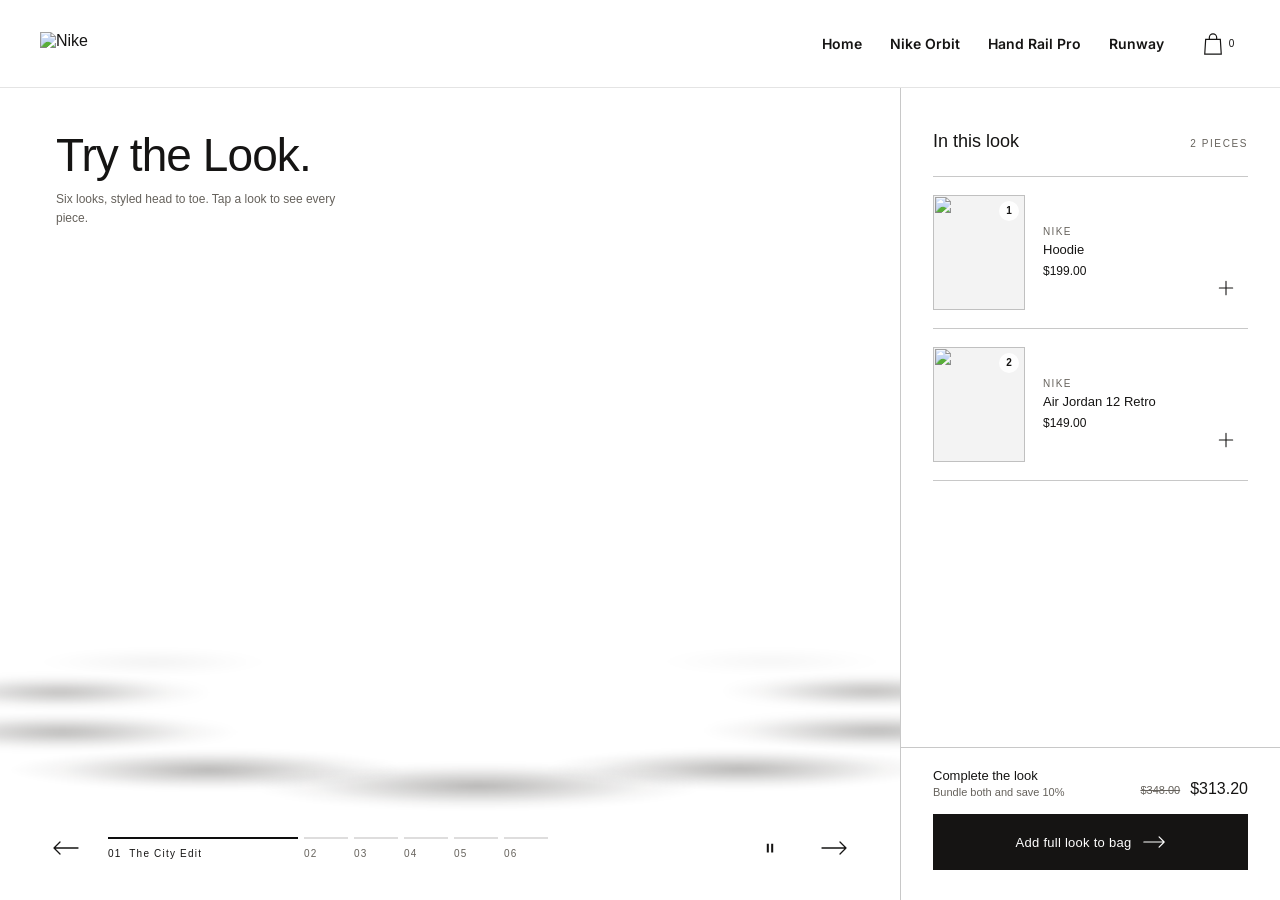
==== commit 26f0437f: "Fix runway page copy, product matching and mobile nav - Replace leftover "Nikey | Password: 1" vendo" ====
--- a/index.html
+++ b/index.html
@@ -5,7 +5,7 @@
 <meta name="viewport" content="width=device-width,initial-scale=1">
 <meta name="theme-color" content="#ffffff">
 <title>Try the Look — Runway</title>
-<meta name="description" content="Six looks, styled head to toe. Explore the runway, isolate a look, and tap a pin to see the piece.">
+<meta name="description" content="Six looks, styled head to toe. Explore the runway, open a look, and tap a dot to shop the piece.">
 <link rel="preload" as="image" href="https://reel-ref-try-the-look.vercel.app/assets/model-1-640.webp" fetchpriority="high">
 <style>
 @font-face{font-family:Inter;src:url([data-uri]) format('woff2');font-weight:600;font-style:normal;font-display:swap}
@@ -349,11 +349,10 @@
 
 /* ---------- Phones ---------- */
 @media (max-width:749px){
-  .site-header{height:68px;padding:0 20px;gap:18px}
+  .site-header{height:auto;padding:4px 20px 0;gap:0 18px;flex-wrap:wrap}
   .brand img{width:48px;height:17px}
-  .site-header nav{gap:14px;font-size:11px}
-  .site-header nav a{padding:15px 0}
-  .site-header nav a:nth-child(2),.site-header nav a:nth-child(3){display:none}
+  .site-header nav{order:3;flex:0 0 100%;justify-content:space-between;gap:12px;font-size:12px;border-top:1px solid #f0f0f0}
+  .site-header nav a{padding:12px 0;white-space:nowrap}
   #open-bag{margin-left:8px}
 
   runway-section{--rw-h:var(--rw-h-m);--rw-sub:var(--rw-sub-m);--rw-label:var(--rw-label-m);--rw-chip:var(--rw-chip-m);--rw-ph:var(--rw-ph-m);--rw-pt-size:var(--rw-pt-size-m);--rw-price:var(--rw-price-m);--rw-opt:var(--rw-opt-m);--rw-total:var(--rw-total-m);--rw-thumb:var(--rw-thumb-m);--rw-panel-pad:20px}
@@ -441,7 +440,7 @@
 <runway-section id="Runway-template--28035983671601__the_runway_wdM8BG" class="rw rw--add-icon rw--popup rw--list has-dividers has-border" data-feel="balanced" data-blur="true" data-mblur="true" data-style="ring" data-mstyle="classic" data-fit="true" data-height-mode="original" data-height-vh="100" data-mheight-mode="custom" data-mheight-vh="109" data-reflect="false" data-autoplay="true" data-speed="5000" data-after-add="stay" data-bundle-code="" data-msg-choose="Pick a size for: [items]" data-msg-error="Couldn’t add to bag. Please try again." data-msg-soldout="Sold out" style="--rw-c-stage: #ffffff; --rw-c-panel: #ffffff; --rw-c-text: #151413; --rw-c-muted: #66625c; --rw-c-accent: #0e0e0e; --rw-c-on-accent: #ffffff; --rw-c-line: #c8c8c8; --rw-card: #DFDFDF; --rw-hf: var(--font-heading--family, inherit); --rw-hw: 400; --rw-h-d: 46px; --rw-h-m: 24px; --rw-sub-d: 12px; --rw-sub-m: 12px; --rw-eyebrow-d: 11px; --rw-eyebrow-m: 10px; --rw-label-d: 10px; --rw-label-m: 9px; --rw-chip-d: 17px; --rw-chip-m: 18px; --rw-ph-d: 18px; --rw-ph-m: 16px; --rw-pt-size-d: 13px; --rw-pt-size-m: 12px; --rw-price-d: 12px; --rw-price-m: 12px; --rw-opt-d: 11px; --rw-opt-m: 11px; --rw-total-d: 16px; --rw-total-m: 16px; --rw-thumb-d: 92px; --rw-thumb-m: 62px; --rw-tag-top: 18px; --rw-tag-left: 0px; --rw-thumb-radius: 0px; --rw-morph: 900ms; --rw-bar-r: 20px; --rw-panel-w: 380px; --rw-panel-pad-d: 32px; --rw-radius: 0px; --rw-max: none; --rw-speed: 5s; --rw-ax: 40%; --rw-btn-radius: 0px; --rw-pill-radius: 30px; --rw-add-radius: 20px;">
 <div class="rw__sticky"><div class="rw__grid">
 <div class="rw__left">
-<div class="rw__head"><div class="rw__intro"><h2 class="rw__title">Try the Look.</h2><p class="rw__sub">Six looks, styled head to toe. Tap a pin to see the piece.</p></div><span class="rw__sr" aria-live="polite" aria-atomic="true" data-rw-live></span></div>
+<div class="rw__head"><div class="rw__intro"><h1 class="rw__title">Try the Look.</h1><p class="rw__sub">Six looks, styled head to toe. Tap a look to see every piece.</p></div><span class="rw__sr" aria-live="polite" aria-atomic="true" data-rw-live></span></div>
 <div class="rw__stage" data-rw-stage tabindex="0" role="region" aria-roledescription="carousel" aria-label="Try the Look. — use arrow keys or swipe to change look">
 <div class="rw__actors" data-rw-actors>
 <div class="rw__model" data-rw-model data-index="0" aria-hidden="true"><span class="rw__shadow"></span><div class="rw__figure" style="--rw-ar: 0.5625"><div class="rw__art"><img src="https://reel-ref-try-the-look.vercel.app/assets/model-1-640.webp" srcset="https://reel-ref-try-the-look.vercel.app/assets/model-1-640.webp 640w, https://reel-ref-try-the-look.vercel.app/assets/original-look-1.webp 1080w" sizes="(min-width: 1800px) 540px, (min-width: 750px) 420px, 320px" loading="eager" decoding="async" width="1100" height="1956" draggable="false" data-model-image alt="The City Edit"><button type="button" class="rw__hit" data-rw-go="0" aria-label="Look 1: The City Edit" tabindex="-1"></button></div></div></div>
@@ -452,12 +451,12 @@
 <div class="rw__model" data-rw-model data-index="5" aria-hidden="true"><span class="rw__shadow"></span><div class="rw__figure" style="--rw-ar: 0.5625"><div class="rw__art"><img src="https://reel-ref-try-the-look.vercel.app/assets/model-2-640.webp" srcset="https://reel-ref-try-the-look.vercel.app/assets/model-2-640.webp 640w, https://reel-ref-try-the-look.vercel.app/assets/original-look-2.webp 1080w" sizes="(min-width: 1800px) 540px, (min-width: 750px) 420px, 320px" loading="eager" decoding="async" width="1100" height="1956" draggable="false" data-model-image alt="Studio Day"><button type="button" class="rw__hit" data-rw-go="5" aria-label="Look 6: Studio Day" tabindex="-1"></button></div></div></div>
 </div>
 <div class="rw__heroes" data-rw-heroes>
-<div class="rw__hero is-on" data-rw-hero data-index="0" data-name="The City Edit" data-label="Look 1: The City Edit" data-probe="https://reel-ref-try-the-look.vercel.app/assets/model-1-640.webp" aria-hidden="false"><div class="rw__morph"><span class="rw__shadow"></span><div class="rw__figure" style="--rw-ar: 0.5625"><div class="rw__art"><img src="https://reel-ref-try-the-look.vercel.app/assets/model-1-640.webp" srcset="https://reel-ref-try-the-look.vercel.app/assets/model-1-640.webp 640w, https://reel-ref-try-the-look.vercel.app/assets/original-look-1.webp 1080w" sizes="(min-width: 1800px) 540px, (min-width: 750px) 420px, 320px" loading="eager" decoding="async" width="1100" height="1956" draggable="false" data-model-image alt="The City Edit"><button type="button" class="rw__zoom" data-rw-zoom aria-label="View look: The City Edit" tabindex="0"></button><div class="rw__pins"><button type="button" class="rw__pin" data-rw-pin="1" data-tip="Air Jordan 12 Retro" style="left:47%; top:27%; --pi:1" aria-label="1: Air Jordan 12 Retro" tabindex="-1"><span class="rw__pin-dot">1</span></button><button type="button" class="rw__pin" data-rw-pin="2" data-tip="Tshirt" style="left:48%; top:58%; --pi:2" aria-label="2: Tshirt" tabindex="-1"><span class="rw__pin-dot">2</span></button><button type="button" class="rw__pin" data-rw-pin="3" data-tip="Sweatshirt" style="left:45%; top:96%; --pi:3" aria-label="3: Sweatshirt" tabindex="-1"><span class="rw__pin-dot">3</span></button></div></div></div></div></div>
-<div class="rw__hero" data-rw-hero data-index="1" data-name="Gallery Opening" data-label="Look 2: Gallery Opening" data-probe="https://reel-ref-try-the-look.vercel.app/assets/model-5-640.webp" aria-hidden="true"><div class="rw__morph"><span class="rw__shadow"></span><div class="rw__figure" style="--rw-ar: 0.5625"><div class="rw__art"><img src="https://reel-ref-try-the-look.vercel.app/assets/model-5-640.webp" srcset="https://reel-ref-try-the-look.vercel.app/assets/model-5-640.webp 640w, https://reel-ref-try-the-look.vercel.app/assets/original-look-5.webp 1080w" sizes="(min-width: 1800px) 540px, (min-width: 750px) 420px, 320px" loading="eager" decoding="async" width="1100" height="1956" draggable="false" data-model-image alt="Gallery Opening"><button type="button" class="rw__zoom" data-rw-zoom aria-label="View look: Gallery Opening" tabindex="-1"></button><div class="rw__pins"><button type="button" class="rw__pin" data-rw-pin="1" data-tip="Tatum 5 Orbit" style="left:50%; top:28%; --pi:1" aria-label="1: Tatum 5 Orbit" tabindex="-1"><span class="rw__pin-dot">1</span></button><button type="button" class="rw__pin" data-rw-pin="2" data-tip="Hoodie Black" style="left:48%; top:58%; --pi:2" aria-label="2: Hoodie Black" tabindex="-1"><span class="rw__pin-dot">2</span></button><button type="button" class="rw__pin" data-rw-pin="3" data-tip="Tshirt" style="left:45%; top:88%; --pi:3" aria-label="3: Tshirt" tabindex="-1"><span class="rw__pin-dot">3</span></button></div></div></div></div></div>
-<div class="rw__hero" data-rw-hero data-index="2" data-name="Gallery Opening" data-label="Look 3: Gallery Opening" data-probe="https://reel-ref-try-the-look.vercel.app/assets/model-4-640.webp" aria-hidden="true"><div class="rw__morph"><span class="rw__shadow"></span><div class="rw__figure" style="--rw-ar: 0.5625"><div class="rw__art"><img src="https://reel-ref-try-the-look.vercel.app/assets/model-4-640.webp" srcset="https://reel-ref-try-the-look.vercel.app/assets/model-4-640.webp 640w, https://reel-ref-try-the-look.vercel.app/assets/original-look-4.webp 1080w" sizes="(min-width: 1800px) 540px, (min-width: 750px) 420px, 320px" loading="eager" decoding="async" width="1100" height="1956" draggable="false" data-model-image alt="Gallery Opening"><button type="button" class="rw__zoom" data-rw-zoom aria-label="View look: Gallery Opening" tabindex="-1"></button><div class="rw__pins"><button type="button" class="rw__pin" data-rw-pin="1" data-tip="Sweatshirt Plus" style="left:50%; top:28%; --pi:1" aria-label="1: Sweatshirt Plus" tabindex="-1"><span class="rw__pin-dot">1</span></button><button type="button" class="rw__pin" data-rw-pin="2" data-tip="Tatum 5 Orbit" style="left:48%; top:58%; --pi:2" aria-label="2: Tatum 5 Orbit" tabindex="-1"><span class="rw__pin-dot">2</span></button><button type="button" class="rw__pin" data-rw-pin="3" data-tip="Tshirt" style="left:45%; top:88%; --pi:3" aria-label="3: Tshirt" tabindex="-1"><span class="rw__pin-dot">3</span></button></div></div></div></div></div>
-<div class="rw__hero" data-rw-hero data-index="3" data-name="Studio Day" data-label="Look 4: Studio Day" data-probe="https://reel-ref-try-the-look.vercel.app/assets/model-6-640.webp" aria-hidden="true"><div class="rw__morph"><span class="rw__shadow"></span><div class="rw__figure" style="--rw-ar: 0.5625"><div class="rw__art"><img src="https://reel-ref-try-the-look.vercel.app/assets/model-6-640.webp" srcset="https://reel-ref-try-the-look.vercel.app/assets/model-6-640.webp 640w, https://reel-ref-try-the-look.vercel.app/assets/original-look-6.webp 1080w" sizes="(min-width: 1800px) 540px, (min-width: 750px) 420px, 320px" loading="eager" decoding="async" width="1100" height="1956" draggable="false" data-model-image alt="Studio Day"><button type="button" class="rw__zoom" data-rw-zoom aria-label="View look: Studio Day" tabindex="-1"></button><div class="rw__pins"><button type="button" class="rw__pin" data-rw-pin="1" data-tip="Hoodie Black" style="left:50%; top:28%; --pi:1" aria-label="1: Hoodie Black" tabindex="-1"><span class="rw__pin-dot">1</span></button><button type="button" class="rw__pin" data-rw-pin="2" data-tip="Air Jordan 12 Retro" style="left:48%; top:58%; --pi:2" aria-label="2: Air Jordan 12 Retro" tabindex="-1"><span class="rw__pin-dot">2</span></button><button type="button" class="rw__pin" data-rw-pin="3" data-tip="Tshirt" style="left:45%; top:88%; --pi:3" aria-label="3: Tshirt" tabindex="-1"><span class="rw__pin-dot">3</span></button></div></div></div></div></div>
-<div class="rw__hero" data-rw-hero data-index="4" data-name="Studio Day" data-label="Look 5: Studio Day" data-probe="https://reel-ref-try-the-look.vercel.app/assets/model-3-640.webp" aria-hidden="true"><div class="rw__morph"><span class="rw__shadow"></span><div class="rw__figure" style="--rw-ar: 0.5625"><div class="rw__art"><img src="https://reel-ref-try-the-look.vercel.app/assets/model-3-640.webp" srcset="https://reel-ref-try-the-look.vercel.app/assets/model-3-640.webp 640w, https://reel-ref-try-the-look.vercel.app/assets/original-look-3.webp 1080w" sizes="(min-width: 1800px) 540px, (min-width: 750px) 420px, 320px" loading="eager" decoding="async" width="1100" height="1956" draggable="false" data-model-image alt="Studio Day"><button type="button" class="rw__zoom" data-rw-zoom aria-label="View look: Studio Day" tabindex="-1"></button><div class="rw__pins"><button type="button" class="rw__pin" data-rw-pin="1" data-tip="Sweatshirt" style="left:50%; top:28%; --pi:1" aria-label="1: Sweatshirt" tabindex="-1"><span class="rw__pin-dot">1</span></button><button type="button" class="rw__pin" data-rw-pin="2" data-tip="Tatum 5 Orbit" style="left:48%; top:58%; --pi:2" aria-label="2: Tatum 5 Orbit" tabindex="-1"><span class="rw__pin-dot">2</span></button><button type="button" class="rw__pin" data-rw-pin="3" data-tip="Tshirt" style="left:45%; top:88%; --pi:3" aria-label="3: Tshirt" tabindex="-1"><span class="rw__pin-dot">3</span></button></div></div></div></div></div>
-<div class="rw__hero" data-rw-hero data-index="5" data-name="Studio Day" data-label="Look 6: Studio Day" data-probe="https://reel-ref-try-the-look.vercel.app/assets/model-2-640.webp" aria-hidden="true"><div class="rw__morph"><span class="rw__shadow"></span><div class="rw__figure" style="--rw-ar: 0.5625"><div class="rw__art"><img src="https://reel-ref-try-the-look.vercel.app/assets/model-2-640.webp" srcset="https://reel-ref-try-the-look.vercel.app/assets/model-2-640.webp 640w, https://reel-ref-try-the-look.vercel.app/assets/original-look-2.webp 1080w" sizes="(min-width: 1800px) 540px, (min-width: 750px) 420px, 320px" loading="eager" decoding="async" width="1100" height="1956" draggable="false" data-model-image alt="Studio Day"><button type="button" class="rw__zoom" data-rw-zoom aria-label="View look: Studio Day" tabindex="-1"></button><div class="rw__pins"><button type="button" class="rw__pin" data-rw-pin="1" data-tip="Hoodie" style="left:50%; top:28%; --pi:1" aria-label="1: Hoodie" tabindex="-1"><span class="rw__pin-dot">1</span></button><button type="button" class="rw__pin" data-rw-pin="2" data-tip="Luka 5" style="left:48%; top:58%; --pi:2" aria-label="2: Luka 5" tabindex="-1"><span class="rw__pin-dot">2</span></button><button type="button" class="rw__pin" data-rw-pin="3" data-tip="Tshirt" style="left:45%; top:88%; --pi:3" aria-label="3: Tshirt" tabindex="-1"><span class="rw__pin-dot">3</span></button></div></div></div></div></div>
+<div class="rw__hero is-on" data-rw-hero data-index="0" data-name="The City Edit" data-label="Look 1: The City Edit" data-probe="https://reel-ref-try-the-look.vercel.app/assets/model-1-640.webp" aria-hidden="false"><div class="rw__morph"><span class="rw__shadow"></span><div class="rw__figure" style="--rw-ar: 0.5625"><div class="rw__art"><img src="https://reel-ref-try-the-look.vercel.app/assets/model-1-640.webp" srcset="https://reel-ref-try-the-look.vercel.app/assets/model-1-640.webp 640w, https://reel-ref-try-the-look.vercel.app/assets/original-look-1.webp 1080w" sizes="(min-width: 1800px) 540px, (min-width: 750px) 420px, 320px" loading="eager" decoding="async" width="1100" height="1956" draggable="false" data-model-image alt="The City Edit"><button type="button" class="rw__zoom" data-rw-zoom aria-label="View look: The City Edit" tabindex="0"></button><div class="rw__pins"><button type="button" class="rw__pin" data-rw-pin="1" data-tip="Hoodie" style="left:47%; top:30%; --pi:1" aria-label="1: Hoodie" tabindex="-1"><span class="rw__pin-dot">1</span></button><button type="button" class="rw__pin" data-rw-pin="2" data-tip="Air Jordan 12 Retro" style="left:45%; top:96%; --pi:2" aria-label="2: Air Jordan 12 Retro" tabindex="-1"><span class="rw__pin-dot">2</span></button></div></div></div></div></div>
+<div class="rw__hero" data-rw-hero data-index="1" data-name="Gallery Opening" data-label="Look 2: Gallery Opening" data-probe="https://reel-ref-try-the-look.vercel.app/assets/model-5-640.webp" aria-hidden="true"><div class="rw__morph"><span class="rw__shadow"></span><div class="rw__figure" style="--rw-ar: 0.5625"><div class="rw__art"><img src="https://reel-ref-try-the-look.vercel.app/assets/model-5-640.webp" srcset="https://reel-ref-try-the-look.vercel.app/assets/model-5-640.webp 640w, https://reel-ref-try-the-look.vercel.app/assets/original-look-5.webp 1080w" sizes="(min-width: 1800px) 540px, (min-width: 750px) 420px, 320px" loading="eager" decoding="async" width="1100" height="1956" draggable="false" data-model-image alt="Gallery Opening"><button type="button" class="rw__zoom" data-rw-zoom aria-label="View look: Gallery Opening" tabindex="-1"></button><div class="rw__pins"><button type="button" class="rw__pin" data-rw-pin="1" data-tip="Sweatshirt" style="left:50%; top:30%; --pi:1" aria-label="1: Sweatshirt" tabindex="-1"><span class="rw__pin-dot">1</span></button><button type="button" class="rw__pin" data-rw-pin="2" data-tip="Tatum 5 Orbit" style="left:45%; top:94%; --pi:2" aria-label="2: Tatum 5 Orbit" tabindex="-1"><span class="rw__pin-dot">2</span></button></div></div></div></div></div>
+<div class="rw__hero" data-rw-hero data-index="2" data-name="Gallery Opening" data-label="Look 3: Gallery Opening" data-probe="https://reel-ref-try-the-look.vercel.app/assets/model-4-640.webp" aria-hidden="true"><div class="rw__morph"><span class="rw__shadow"></span><div class="rw__figure" style="--rw-ar: 0.5625"><div class="rw__art"><img src="https://reel-ref-try-the-look.vercel.app/assets/model-4-640.webp" srcset="https://reel-ref-try-the-look.vercel.app/assets/model-4-640.webp 640w, https://reel-ref-try-the-look.vercel.app/assets/original-look-4.webp 1080w" sizes="(min-width: 1800px) 540px, (min-width: 750px) 420px, 320px" loading="eager" decoding="async" width="1100" height="1956" draggable="false" data-model-image alt="Gallery Opening"><button type="button" class="rw__zoom" data-rw-zoom aria-label="View look: Gallery Opening" tabindex="-1"></button><div class="rw__pins"><button type="button" class="rw__pin" data-rw-pin="1" data-tip="Sweatshirt Plus" style="left:50%; top:30%; --pi:1" aria-label="1: Sweatshirt Plus" tabindex="-1"><span class="rw__pin-dot">1</span></button><button type="button" class="rw__pin" data-rw-pin="2" data-tip="Air Jordan 12 Retro" style="left:45%; top:94%; --pi:2" aria-label="2: Air Jordan 12 Retro" tabindex="-1"><span class="rw__pin-dot">2</span></button></div></div></div></div></div>
+<div class="rw__hero" data-rw-hero data-index="3" data-name="Studio Day" data-label="Look 4: Studio Day" data-probe="https://reel-ref-try-the-look.vercel.app/assets/model-6-640.webp" aria-hidden="true"><div class="rw__morph"><span class="rw__shadow"></span><div class="rw__figure" style="--rw-ar: 0.5625"><div class="rw__art"><img src="https://reel-ref-try-the-look.vercel.app/assets/model-6-640.webp" srcset="https://reel-ref-try-the-look.vercel.app/assets/model-6-640.webp 640w, https://reel-ref-try-the-look.vercel.app/assets/original-look-6.webp 1080w" sizes="(min-width: 1800px) 540px, (min-width: 750px) 420px, 320px" loading="eager" decoding="async" width="1100" height="1956" draggable="false" data-model-image alt="Studio Day"><button type="button" class="rw__zoom" data-rw-zoom aria-label="View look: Studio Day" tabindex="-1"></button><div class="rw__pins"><button type="button" class="rw__pin" data-rw-pin="1" data-tip="Tshirt" style="left:50%; top:30%; --pi:1" aria-label="1: Tshirt" tabindex="-1"><span class="rw__pin-dot">1</span></button><button type="button" class="rw__pin" data-rw-pin="2" data-tip="Tatum 5 Orbit" style="left:45%; top:94%; --pi:2" aria-label="2: Tatum 5 Orbit" tabindex="-1"><span class="rw__pin-dot">2</span></button></div></div></div></div></div>
+<div class="rw__hero" data-rw-hero data-index="4" data-name="Studio Day" data-label="Look 5: Studio Day" data-probe="https://reel-ref-try-the-look.vercel.app/assets/model-3-640.webp" aria-hidden="true"><div class="rw__morph"><span class="rw__shadow"></span><div class="rw__figure" style="--rw-ar: 0.5625"><div class="rw__art"><img src="https://reel-ref-try-the-look.vercel.app/assets/model-3-640.webp" srcset="https://reel-ref-try-the-look.vercel.app/assets/model-3-640.webp 640w, https://reel-ref-try-the-look.vercel.app/assets/original-look-3.webp 1080w" sizes="(min-width: 1800px) 540px, (min-width: 750px) 420px, 320px" loading="eager" decoding="async" width="1100" height="1956" draggable="false" data-model-image alt="Studio Day"><button type="button" class="rw__zoom" data-rw-zoom aria-label="View look: Studio Day" tabindex="-1"></button><div class="rw__pins"><button type="button" class="rw__pin" data-rw-pin="1" data-tip="Hoodie Black" style="left:50%; top:30%; --pi:1" aria-label="1: Hoodie Black" tabindex="-1"><span class="rw__pin-dot">1</span></button><button type="button" class="rw__pin" data-rw-pin="2" data-tip="Luka 5" style="left:45%; top:94%; --pi:2" aria-label="2: Luka 5" tabindex="-1"><span class="rw__pin-dot">2</span></button></div></div></div></div></div>
+<div class="rw__hero" data-rw-hero data-index="5" data-name="Studio Day" data-label="Look 6: Studio Day" data-probe="https://reel-ref-try-the-look.vercel.app/assets/model-2-640.webp" aria-hidden="true"><div class="rw__morph"><span class="rw__shadow"></span><div class="rw__figure" style="--rw-ar: 0.5625"><div class="rw__art"><img src="https://reel-ref-try-the-look.vercel.app/assets/model-2-640.webp" srcset="https://reel-ref-try-the-look.vercel.app/assets/model-2-640.webp 640w, https://reel-ref-try-the-look.vercel.app/assets/original-look-2.webp 1080w" sizes="(min-width: 1800px) 540px, (min-width: 750px) 420px, 320px" loading="eager" decoding="async" width="1100" height="1956" draggable="false" data-model-image alt="Studio Day"><button type="button" class="rw__zoom" data-rw-zoom aria-label="View look: Studio Day" tabindex="-1"></button><div class="rw__pins"><button type="button" class="rw__pin" data-rw-pin="1" data-tip="Hoodie" style="left:50%; top:30%; --pi:1" aria-label="1: Hoodie" tabindex="-1"><span class="rw__pin-dot">1</span></button><button type="button" class="rw__pin" data-rw-pin="2" data-tip="Tatum 5 Orbit" style="left:45%; top:94%; --pi:2" aria-label="2: Tatum 5 Orbit" tabindex="-1"><span class="rw__pin-dot">2</span></button></div></div></div></div></div>
 </div>
 <span class="rw__sweep"></span>
 <span class="rw__cursor" data-rw-cursor><span class="rw__cursor-in"><span class="rw__cursor-label rw__cursor-drag">Drag</span><span class="rw__cursor-label rw__cursor-view">View</span></span></span>
@@ -483,97 +482,75 @@
 </div>
 </div>
 <div class="rw__panel has-rule"><div class="rw__panel-inner">
-<div class="rw__panel-head"><h3 class="rw__panel-title">In this look</h3><span class="rw__label" data-rw-pieces>3 pieces</span></div>
+<div class="rw__panel-head"><h3 class="rw__panel-title">In this look</h3><span class="rw__label" data-rw-pieces>2 pieces</span></div>
 <div class="rw__look-panel is-in" data-rw-panel="0">
-<div class="rw__mhead"><span class="rw__mhead-title">The City Edit</span><span class="rw__label">3 pieces</span></div>
+<div class="rw__mhead"><span class="rw__mhead-title">The City Edit</span><span class="rw__label">2 pieces</span></div>
 <ul class="rw__items" role="list">
-<li class="rw__item" data-rw-card="1" style="--i:1" data-title="Air Jordan 12 Retro">
-<a class="rw__media" href="https://nike-makknzjs.myshopify.com/products/tatum-5-orbit-copy" target="_blank" rel="noopener noreferrer" tabindex="-1" aria-hidden="true"><img src="https://reel-ref-try-the-look.vercel.app/assets/source-tatum-5-orbit-copy.webp" loading="lazy" decoding="async" alt="" width="400" height="400"><span class="rw__num">1</span></a>
-<div class="rw__info"><span class="rw__type">Nikey | Password: 1</span><a class="rw__name" href="https://nike-makknzjs.myshopify.com/products/tatum-5-orbit-copy" target="_blank" rel="noopener noreferrer">Air Jordan 12 Retro</a><span class="rw__price"><span>$149.00</span></span></div>
-<button type="button" class="rw__add" data-rw-add aria-expanded="false" aria-controls="Picker-template--28035983671601__the_runway_wdM8BG-look_bndthK-1" aria-label="Add to bag: Air Jordan 12 Retro" data-added-label="Added to bag: Air Jordan 12 Retro"><svg class="rw__add-plus" width="20" height="20" viewBox="0 0 24 24" fill="none" stroke="currentColor" stroke-width="1.3" stroke-linecap="round" aria-hidden="true"><path d="M12 4v16M4 12h16"/></svg><svg class="rw__add-check" width="20" height="20" viewBox="0 0 24 24" fill="none" stroke="currentColor" stroke-width="1.5" stroke-linecap="round" stroke-linejoin="round" aria-hidden="true"><path d="M4.5 12.5l5 5L19.5 7"/></svg><svg class="rw__add-spin" width="18" height="18" viewBox="0 0 24 24" fill="none" stroke="currentColor" stroke-width="1.5" stroke-linecap="round" aria-hidden="true"><path d="M12 3a9 9 0 1 1-9 9"/></svg></button>
+<li class="rw__item" data-rw-card="1" style="--i:1" data-title="Hoodie">
+<a class="rw__media" href="https://nike-makknzjs.myshopify.com/products/hoodie" target="_blank" rel="noopener noreferrer" tabindex="-1" aria-hidden="true"><img src="https://reel-ref-try-the-look.vercel.app/assets/source-hoodie.webp" loading="lazy" decoding="async" alt="" width="400" height="555"><span class="rw__num">1</span></a>
+<div class="rw__info"><span class="rw__type">Nike</span><a class="rw__name" href="https://nike-makknzjs.myshopify.com/products/hoodie" target="_blank" rel="noopener noreferrer">Hoodie</a><span class="rw__price"><span>$199.00</span></span></div>
+<button type="button" class="rw__add" data-rw-add aria-expanded="false" aria-controls="Picker-template--28035983671601__the_runway_wdM8BG-look_bndthK-1" aria-label="Add to bag: Hoodie" data-added-label="Added to bag: Hoodie"><svg class="rw__add-plus" width="20" height="20" viewBox="0 0 24 24" fill="none" stroke="currentColor" stroke-width="1.3" stroke-linecap="round" aria-hidden="true"><path d="M12 4v16M4 12h16"/></svg><svg class="rw__add-check" width="20" height="20" viewBox="0 0 24 24" fill="none" stroke="currentColor" stroke-width="1.5" stroke-linecap="round" stroke-linejoin="round" aria-hidden="true"><path d="M4.5 12.5l5 5L19.5 7"/></svg><svg class="rw__add-spin" width="18" height="18" viewBox="0 0 24 24" fill="none" stroke="currentColor" stroke-width="1.5" stroke-linecap="round" aria-hidden="true"><path d="M12 3a9 9 0 1 1-9 9"/></svg></button>
 <div class="rw__picker" id="Picker-template--28035983671601__the_runway_wdM8BG-look_bndthK-1" data-rw-picker hidden>
+<div class="rw__picker-head"><img class="rw__picker-thumb" src="https://reel-ref-try-the-look.vercel.app/assets/source-hoodie.webp" loading="lazy" decoding="async" alt="" width="160" height="222"><div class="rw__picker-meta"><span class="rw__picker-title">Hoodie</span><span class="rw__picker-price">$199.00</span></div><button type="button" class="rw__pick-close" data-rw-pick-close aria-label="Close size picker"><svg width="18" height="18" viewBox="0 0 24 24" fill="none" stroke="currentColor" stroke-width="1.5" stroke-linecap="round" aria-hidden="true"><path d="M5 5l14 14M19 5L5 19"/></svg></button></div>
+<fieldset class="rw__opt"><legend class="rw__opt-name">Size</legend><div class="rw__values"><label class="rw__pill"><input type="radio" name="Opt-template--28035983671601__the_runway_wdM8BG-look_bndthK-1-1" value="S" data-rw-option="0" checked><span class="rw__pill-label">S</span></label><label class="rw__pill"><input type="radio" name="Opt-template--28035983671601__the_runway_wdM8BG-look_bndthK-1-1" value="L" data-rw-option="0"><span class="rw__pill-label">L</span></label><label class="rw__pill"><input type="radio" name="Opt-template--28035983671601__the_runway_wdM8BG-look_bndthK-1-1" value="M" data-rw-option="0"><span class="rw__pill-label">M</span></label><label class="rw__pill"><input type="radio" name="Opt-template--28035983671601__the_runway_wdM8BG-look_bndthK-1-1" value="XL" data-rw-option="0"><span class="rw__pill-label">XL</span></label></div></fieldset>
+<button type="button" class="rw__confirm" data-rw-confirm><span data-rw-confirm-label data-add="Add to bag">Add to bag</span><span class="rw__sr"> — Hoodie</span></button>
+<script type="application/json" data-rw-variants>[{"id":56836002185521,"a":true,"o":["S"]},{"id":56836002218289,"a":true,"o":["L"]},{"id":56836002251057,"a":true,"o":["M"]},{"id":56836002283825,"a":true,"o":["XL"]}]</script>
+</div>
+</li>
+<li class="rw__item" data-rw-card="2" style="--i:2" data-title="Air Jordan 12 Retro">
+<a class="rw__media" href="https://nike-makknzjs.myshopify.com/products/tatum-5-orbit-copy" target="_blank" rel="noopener noreferrer" tabindex="-1" aria-hidden="true"><img src="https://reel-ref-try-the-look.vercel.app/assets/source-tatum-5-orbit-copy.webp" loading="lazy" decoding="async" alt="" width="400" height="400"><span class="rw__num">2</span></a>
+<div class="rw__info"><span class="rw__type">Nike</span><a class="rw__name" href="https://nike-makknzjs.myshopify.com/products/tatum-5-orbit-copy" target="_blank" rel="noopener noreferrer">Air Jordan 12 Retro</a><span class="rw__price"><span>$149.00</span></span></div>
+<button type="button" class="rw__add" data-rw-add aria-expanded="false" aria-controls="Picker-template--28035983671601__the_runway_wdM8BG-look_bndthK-2" aria-label="Add to bag: Air Jordan 12 Retro" data-added-label="Added to bag: Air Jordan 12 Retro"><svg class="rw__add-plus" width="20" height="20" viewBox="0 0 24 24" fill="none" stroke="currentColor" stroke-width="1.3" stroke-linecap="round" aria-hidden="true"><path d="M12 4v16M4 12h16"/></svg><svg class="rw__add-check" width="20" height="20" viewBox="0 0 24 24" fill="none" stroke="currentColor" stroke-width="1.5" stroke-linecap="round" stroke-linejoin="round" aria-hidden="true"><path d="M4.5 12.5l5 5L19.5 7"/></svg><svg class="rw__add-spin" width="18" height="18" viewBox="0 0 24 24" fill="none" stroke="currentColor" stroke-width="1.5" stroke-linecap="round" aria-hidden="true"><path d="M12 3a9 9 0 1 1-9 9"/></svg></button>
+<div class="rw__picker" id="Picker-template--28035983671601__the_runway_wdM8BG-look_bndthK-2" data-rw-picker hidden>
 <div class="rw__picker-head"><img class="rw__picker-thumb" src="https://reel-ref-try-the-look.vercel.app/assets/source-tatum-5-orbit-copy.webp" loading="lazy" decoding="async" alt="" width="160" height="160"><div class="rw__picker-meta"><span class="rw__picker-title">Air Jordan 12 Retro</span><span class="rw__picker-price">$149.00</span></div><button type="button" class="rw__pick-close" data-rw-pick-close aria-label="Close size picker"><svg width="18" height="18" viewBox="0 0 24 24" fill="none" stroke="currentColor" stroke-width="1.5" stroke-linecap="round" aria-hidden="true"><path d="M5 5l14 14M19 5L5 19"/></svg></button></div>
-<fieldset class="rw__opt"><legend class="rw__opt-name">Shoe size</legend><div class="rw__values"><label class="rw__pill"><input type="radio" name="Opt-template--28035983671601__the_runway_wdM8BG-look_bndthK-1-1" value="40" data-rw-option="0" checked><span class="rw__pill-label">40</span></label><label class="rw__pill"><input type="radio" name="Opt-template--28035983671601__the_runway_wdM8BG-look_bndthK-1-1" value="41" data-rw-option="0"><span class="rw__pill-label">41</span></label><label class="rw__pill"><input type="radio" name="Opt-template--28035983671601__the_runway_wdM8BG-look_bndthK-1-1" value="42" data-rw-option="0"><span class="rw__pill-label">42</span></label><label class="rw__pill"><input type="radio" name="Opt-template--28035983671601__the_runway_wdM8BG-look_bndthK-1-1" value="43" data-rw-option="0"><span class="rw__pill-label">43</span></label><label class="rw__pill"><input type="radio" name="Opt-template--28035983671601__the_runway_wdM8BG-look_bndthK-1-1" value="44" data-rw-option="0"><span class="rw__pill-label">44</span></label><label class="rw__pill"><input type="radio" name="Opt-template--28035983671601__the_runway_wdM8BG-look_bndthK-1-1" value="45" data-rw-option="0"><span class="rw__pill-label">45</span></label><label class="rw__pill"><input type="radio" name="Opt-template--28035983671601__the_runway_wdM8BG-look_bndthK-1-1" value="46" data-rw-option="0"><span class="rw__pill-label">46</span></label></div></fieldset>
+<fieldset class="rw__opt"><legend class="rw__opt-name">Shoe size</legend><div class="rw__values"><label class="rw__pill"><input type="radio" name="Opt-template--28035983671601__the_runway_wdM8BG-look_bndthK-2-1" value="40" data-rw-option="0" checked><span class="rw__pill-label">40</span></label><label class="rw__pill"><input type="radio" name="Opt-template--28035983671601__the_runway_wdM8BG-look_bndthK-2-1" value="41" data-rw-option="0"><span class="rw__pill-label">41</span></label><label class="rw__pill"><input type="radio" name="Opt-template--28035983671601__the_runway_wdM8BG-look_bndthK-2-1" value="42" data-rw-option="0"><span class="rw__pill-label">42</span></label><label class="rw__pill"><input type="radio" name="Opt-template--28035983671601__the_runway_wdM8BG-look_bndthK-2-1" value="43" data-rw-option="0"><span class="rw__pill-label">43</span></label><label class="rw__pill"><input type="radio" name="Opt-template--28035983671601__the_runway_wdM8BG-look_bndthK-2-1" value="44" data-rw-option="0"><span class="rw__pill-label">44</span></label><label class="rw__pill"><input type="radio" name="Opt-template--28035983671601__the_runway_wdM8BG-look_bndthK-2-1" value="45" data-rw-option="0"><span class="rw__pill-label">45</span></label><label class="rw__pill"><input type="radio" name="Opt-template--28035983671601__the_runway_wdM8BG-look_bndthK-2-1" value="46" data-rw-option="0"><span class="rw__pill-label">46</span></label></div></fieldset>
 <button type="button" class="rw__confirm" data-rw-confirm><span data-rw-confirm-label data-add="Add to bag">Add to bag</span><span class="rw__sr"> — Air Jordan 12 Retro</span></button>
 <script type="application/json" data-rw-variants>[{"id":57015167025457,"a":true,"o":["40"]},{"id":57015167058225,"a":true,"o":["41"]},{"id":57015167090993,"a":true,"o":["42"]},{"id":57015167123761,"a":true,"o":["43"]},{"id":57015167156529,"a":true,"o":["44"]},{"id":57015167189297,"a":true,"o":["45"]},{"id":57015167222065,"a":true,"o":["46"]}]</script>
-</div>
-</li>
-<li class="rw__item" data-rw-card="2" style="--i:2" data-title="Tshirt">
-<a class="rw__media" href="https://nike-makknzjs.myshopify.com/products/tshirt" target="_blank" rel="noopener noreferrer" tabindex="-1" aria-hidden="true"><img src="https://reel-ref-try-the-look.vercel.app/assets/source-tshirt.webp" loading="lazy" decoding="async" alt="" width="400" height="563"><span class="rw__num">2</span></a>
-<div class="rw__info"><span class="rw__type">Nike</span><a class="rw__name" href="https://nike-makknzjs.myshopify.com/products/tshirt" target="_blank" rel="noopener noreferrer">Tshirt</a><span class="rw__price"><span>$199.00</span></span></div>
-<button type="button" class="rw__add" data-rw-add aria-expanded="false" aria-controls="Picker-template--28035983671601__the_runway_wdM8BG-look_bndthK-2" aria-label="Add to bag: Tshirt" data-added-label="Added to bag: Tshirt"><svg class="rw__add-plus" width="20" height="20" viewBox="0 0 24 24" fill="none" stroke="currentColor" stroke-width="1.3" stroke-linecap="round" aria-hidden="true"><path d="M12 4v16M4 12h16"/></svg><svg class="rw__add-check" width="20" height="20" viewBox="0 0 24 24" fill="none" stroke="currentColor" stroke-width="1.5" stroke-linecap="round" stroke-linejoin="round" aria-hidden="true"><path d="M4.5 12.5l5 5L19.5 7"/></svg><svg class="rw__add-spin" width="18" height="18" viewBox="0 0 24 24" fill="none" stroke="currentColor" stroke-width="1.5" stroke-linecap="round" aria-hidden="true"><path d="M12 3a9 9 0 1 1-9 9"/></svg></button>
-<div class="rw__picker" id="Picker-template--28035983671601__the_runway_wdM8BG-look_bndthK-2" data-rw-picker hidden>
-<div class="rw__picker-head"><img class="rw__picker-thumb" src="https://reel-ref-try-the-look.vercel.app/assets/source-tshirt.webp" loading="lazy" decoding="async" alt="" width="160" height="225"><div class="rw__picker-meta"><span class="rw__picker-title">Tshirt</span><span class="rw__picker-price">$199.00</span></div><button type="button" class="rw__pick-close" data-rw-pick-close aria-label="Close size picker"><svg width="18" height="18" viewBox="0 0 24 24" fill="none" stroke="currentColor" stroke-width="1.5" stroke-linecap="round" aria-hidden="true"><path d="M5 5l14 14M19 5L5 19"/></svg></button></div>
-<fieldset class="rw__opt"><legend class="rw__opt-name">Size</legend><div class="rw__values"><label class="rw__pill"><input type="radio" name="Opt-template--28035983671601__the_runway_wdM8BG-look_bndthK-2-1" value="S" data-rw-option="0" checked><span class="rw__pill-label">S</span></label><label class="rw__pill"><input type="radio" name="Opt-template--28035983671601__the_runway_wdM8BG-look_bndthK-2-1" value="L" data-rw-option="0"><span class="rw__pill-label">L</span></label><label class="rw__pill"><input type="radio" name="Opt-template--28035983671601__the_runway_wdM8BG-look_bndthK-2-1" value="M" data-rw-option="0"><span class="rw__pill-label">M</span></label><label class="rw__pill"><input type="radio" name="Opt-template--28035983671601__the_runway_wdM8BG-look_bndthK-2-1" value="XL" data-rw-option="0"><span class="rw__pill-label">XL</span></label></div></fieldset>
-<button type="button" class="rw__confirm" data-rw-confirm><span data-rw-confirm-label data-add="Add to bag">Add to bag</span><span class="rw__sr"> — Tshirt</span></button>
-<script type="application/json" data-rw-variants>[{"id":56835911582001,"a":true,"o":["S"]},{"id":56835911614769,"a":true,"o":["L"]},{"id":56835911647537,"a":true,"o":["M"]},{"id":56835911680305,"a":true,"o":["XL"]}]</script>
-</div>
-</li>
-<li class="rw__item" data-rw-card="3" style="--i:3" data-title="Sweatshirt">
-<a class="rw__media" href="https://nike-makknzjs.myshopify.com/products/sweatshirt" target="_blank" rel="noopener noreferrer" tabindex="-1" aria-hidden="true"><img src="https://reel-ref-try-the-look.vercel.app/assets/source-sweatshirt.webp" loading="lazy" decoding="async" alt="" width="400" height="581"><span class="rw__num">3</span></a>
-<div class="rw__info"><span class="rw__type">Nike</span><a class="rw__name" href="https://nike-makknzjs.myshopify.com/products/sweatshirt" target="_blank" rel="noopener noreferrer">Sweatshirt</a><span class="rw__price"><span>$199.00</span></span></div>
-<button type="button" class="rw__add" data-rw-add aria-expanded="false" aria-controls="Picker-template--28035983671601__the_runway_wdM8BG-look_bndthK-3" aria-label="Add to bag: Sweatshirt" data-added-label="Added to bag: Sweatshirt"><svg class="rw__add-plus" width="20" height="20" viewBox="0 0 24 24" fill="none" stroke="currentColor" stroke-width="1.3" stroke-linecap="round" aria-hidden="true"><path d="M12 4v16M4 12h16"/></svg><svg class="rw__add-check" width="20" height="20" viewBox="0 0 24 24" fill="none" stroke="currentColor" stroke-width="1.5" stroke-linecap="round" stroke-linejoin="round" aria-hidden="true"><path d="M4.5 12.5l5 5L19.5 7"/></svg><svg class="rw__add-spin" width="18" height="18" viewBox="0 0 24 24" fill="none" stroke="currentColor" stroke-width="1.5" stroke-linecap="round" aria-hidden="true"><path d="M12 3a9 9 0 1 1-9 9"/></svg></button>
-<div class="rw__picker" id="Picker-template--28035983671601__the_runway_wdM8BG-look_bndthK-3" data-rw-picker hidden>
-<div class="rw__picker-head"><img class="rw__picker-thumb" src="https://reel-ref-try-the-look.vercel.app/assets/source-sweatshirt.webp" loading="lazy" decoding="async" alt="" width="160" height="232"><div class="rw__picker-meta"><span class="rw__picker-title">Sweatshirt</span><span class="rw__picker-price">$199.00</span></div><button type="button" class="rw__pick-close" data-rw-pick-close aria-label="Close size picker"><svg width="18" height="18" viewBox="0 0 24 24" fill="none" stroke="currentColor" stroke-width="1.5" stroke-linecap="round" aria-hidden="true"><path d="M5 5l14 14M19 5L5 19"/></svg></button></div>
-<fieldset class="rw__opt"><legend class="rw__opt-name">Size</legend><div class="rw__values"><label class="rw__pill"><input type="radio" name="Opt-template--28035983671601__the_runway_wdM8BG-look_bndthK-3-1" value="S" data-rw-option="0" checked><span class="rw__pill-label">S</span></label><label class="rw__pill"><input type="radio" name="Opt-template--28035983671601__the_runway_wdM8BG-look_bndthK-3-1" value="L" data-rw-option="0"><span class="rw__pill-label">L</span></label><label class="rw__pill"><input type="radio" name="Opt-template--28035983671601__the_runway_wdM8BG-look_bndthK-3-1" value="M" data-rw-option="0"><span class="rw__pill-label">M</span></label><label class="rw__pill"><input type="radio" name="Opt-template--28035983671601__the_runway_wdM8BG-look_bndthK-3-1" value="XL" data-rw-option="0"><span class="rw__pill-label">XL</span></label></div></fieldset>
-<button type="button" class="rw__confirm" data-rw-confirm><span data-rw-confirm-label data-add="Add to bag">Add to bag</span><span class="rw__sr"> — Sweatshirt</span></button>
-<script type="application/json" data-rw-variants>[{"id":56835806396721,"a":true,"o":["S"]},{"id":56835806429489,"a":true,"o":["L"]},{"id":56835806462257,"a":true,"o":["M"]},{"id":56835806495025,"a":true,"o":["XL"]}]</script>
 </div>
 </li>
 </ul>
 <div class="rw__bundle has-rule">
 <p class="rw__msg" data-rw-msg role="status" aria-live="polite"></p>
-<div class="rw__bundle-row"><div class="rw__bundle-copy"><span class="rw__bundle-title">Complete the look</span><span class="rw__bundle-note">Bundle all 3 and save 10%</span></div><div class="rw__bundle-price"><s>$547.00</s><strong>$492.30</strong></div></div>
-<button type="button" class="rw__cta" data-rw-all><span class="rw__cta-add">Add full look to bag</span><span class="rw__cta-m">Add full look — $492.30</span><span class="rw__cta-done">Full look in your bag</span><svg class="rw__cta-arrow" width="22" height="12" viewBox="0 0 26 14" fill="none" stroke="currentColor" stroke-width="1.4" stroke-linecap="round" stroke-linejoin="round" aria-hidden="true"><path d="M1 7h24M19 1l6 6-6 6"/></svg><svg class="rw__cta-spin" width="16" height="16" viewBox="0 0 24 24" fill="none" stroke="currentColor" stroke-width="1.8" stroke-linecap="round" aria-hidden="true"><path d="M12 3a9 9 0 1 1-9 9"/></svg></button>
-</div>
-<template data-rw-pieces-text>3 pieces</template>
+<div class="rw__bundle-row"><div class="rw__bundle-copy"><span class="rw__bundle-title">Complete the look</span><span class="rw__bundle-note">Bundle both and save 10%</span></div><div class="rw__bundle-price"><s>$348.00</s><strong>$313.20</strong></div></div>
+<button type="button" class="rw__cta" data-rw-all><span class="rw__cta-add">Add full look to bag</span><span class="rw__cta-m">Add full look — $313.20</span><span class="rw__cta-done">Full look in your bag</span><svg class="rw__cta-arrow" width="22" height="12" viewBox="0 0 26 14" fill="none" stroke="currentColor" stroke-width="1.4" stroke-linecap="round" stroke-linejoin="round" aria-hidden="true"><path d="M1 7h24M19 1l6 6-6 6"/></svg><svg class="rw__cta-spin" width="16" height="16" viewBox="0 0 24 24" fill="none" stroke="currentColor" stroke-width="1.8" stroke-linecap="round" aria-hidden="true"><path d="M12 3a9 9 0 1 1-9 9"/></svg></button>
+</div>
+<template data-rw-pieces-text>2 pieces</template>
 </div>
 <div class="rw__look-panel" data-rw-panel="1" hidden>
-<div class="rw__mhead"><span class="rw__mhead-title">Gallery Opening</span><span class="rw__label">3 pieces</span></div>
+<div class="rw__mhead"><span class="rw__mhead-title">Gallery Opening</span><span class="rw__label">2 pieces</span></div>
 <ul class="rw__items" role="list">
-<li class="rw__item" data-rw-card="1" style="--i:1" data-title="Tatum 5 Orbit">
-<a class="rw__media" href="https://nike-makknzjs.myshopify.com/products/tatum-5-orbit" target="_blank" rel="noopener noreferrer" tabindex="-1" aria-hidden="true"><img src="https://reel-ref-try-the-look.vercel.app/assets/source-tatum-5-orbit.webp" loading="lazy" decoding="async" alt="" width="400" height="400"><span class="rw__num">1</span></a>
-<div class="rw__info"><span class="rw__type">Nikey | Password: 1</span><a class="rw__name" href="https://nike-makknzjs.myshopify.com/products/tatum-5-orbit" target="_blank" rel="noopener noreferrer">Tatum 5 Orbit</a><span class="rw__price"><span>$149.00</span></span></div>
-<button type="button" class="rw__add" data-rw-add aria-expanded="false" aria-controls="Picker-template--28035983671601__the_runway_wdM8BG-look_XckgG6-1" aria-label="Add to bag: Tatum 5 Orbit" data-added-label="Added to bag: Tatum 5 Orbit"><svg class="rw__add-plus" width="20" height="20" viewBox="0 0 24 24" fill="none" stroke="currentColor" stroke-width="1.3" stroke-linecap="round" aria-hidden="true"><path d="M12 4v16M4 12h16"/></svg><svg class="rw__add-check" width="20" height="20" viewBox="0 0 24 24" fill="none" stroke="currentColor" stroke-width="1.5" stroke-linecap="round" stroke-linejoin="round" aria-hidden="true"><path d="M4.5 12.5l5 5L19.5 7"/></svg><svg class="rw__add-spin" width="18" height="18" viewBox="0 0 24 24" fill="none" stroke="currentColor" stroke-width="1.5" stroke-linecap="round" aria-hidden="true"><path d="M12 3a9 9 0 1 1-9 9"/></svg></button>
+<li class="rw__item" data-rw-card="1" style="--i:1" data-title="Sweatshirt">
+<a class="rw__media" href="https://nike-makknzjs.myshopify.com/products/sweatshirt" target="_blank" rel="noopener noreferrer" tabindex="-1" aria-hidden="true"><img src="https://reel-ref-try-the-look.vercel.app/assets/source-sweatshirt.webp" loading="lazy" decoding="async" alt="" width="400" height="581"><span class="rw__num">1</span></a>
+<div class="rw__info"><span class="rw__type">Nike</span><a class="rw__name" href="https://nike-makknzjs.myshopify.com/products/sweatshirt" target="_blank" rel="noopener noreferrer">Sweatshirt</a><span class="rw__price"><span>$199.00</span></span></div>
+<button type="button" class="rw__add" data-rw-add aria-expanded="false" aria-controls="Picker-template--28035983671601__the_runway_wdM8BG-look_XckgG6-1" aria-label="Add to bag: Sweatshirt" data-added-label="Added to bag: Sweatshirt"><svg class="rw__add-plus" width="20" height="20" viewBox="0 0 24 24" fill="none" stroke="currentColor" stroke-width="1.3" stroke-linecap="round" aria-hidden="true"><path d="M12 4v16M4 12h16"/></svg><svg class="rw__add-check" width="20" height="20" viewBox="0 0 24 24" fill="none" stroke="currentColor" stroke-width="1.5" stroke-linecap="round" stroke-linejoin="round" aria-hidden="true"><path d="M4.5 12.5l5 5L19.5 7"/></svg><svg class="rw__add-spin" width="18" height="18" viewBox="0 0 24 24" fill="none" stroke="currentColor" stroke-width="1.5" stroke-linecap="round" aria-hidden="true"><path d="M12 3a9 9 0 1 1-9 9"/></svg></button>
 <div class="rw__picker" id="Picker-template--28035983671601__the_runway_wdM8BG-look_XckgG6-1" data-rw-picker hidden>
+<div class="rw__picker-head"><img class="rw__picker-thumb" src="https://reel-ref-try-the-look.vercel.app/assets/source-sweatshirt.webp" loading="lazy" decoding="async" alt="" width="160" height="232"><div class="rw__picker-meta"><span class="rw__picker-title">Sweatshirt</span><span class="rw__picker-price">$199.00</span></div><button type="button" class="rw__pick-close" data-rw-pick-close aria-label="Close size picker"><svg width="18" height="18" viewBox="0 0 24 24" fill="none" stroke="currentColor" stroke-width="1.5" stroke-linecap="round" aria-hidden="true"><path d="M5 5l14 14M19 5L5 19"/></svg></button></div>
+<fieldset class="rw__opt"><legend class="rw__opt-name">Size</legend><div class="rw__values"><label class="rw__pill"><input type="radio" name="Opt-template--28035983671601__the_runway_wdM8BG-look_XckgG6-1-1" value="S" data-rw-option="0" checked><span class="rw__pill-label">S</span></label><label class="rw__pill"><input type="radio" name="Opt-template--28035983671601__the_runway_wdM8BG-look_XckgG6-1-1" value="L" data-rw-option="0"><span class="rw__pill-label">L</span></label><label class="rw__pill"><input type="radio" name="Opt-template--28035983671601__the_runway_wdM8BG-look_XckgG6-1-1" value="M" data-rw-option="0"><span class="rw__pill-label">M</span></label><label class="rw__pill"><input type="radio" name="Opt-template--28035983671601__the_runway_wdM8BG-look_XckgG6-1-1" value="XL" data-rw-option="0"><span class="rw__pill-label">XL</span></label></div></fieldset>
+<button type="button" class="rw__confirm" data-rw-confirm><span data-rw-confirm-label data-add="Add to bag">Add to bag</span><span class="rw__sr"> — Sweatshirt</span></button>
+<script type="application/json" data-rw-variants>[{"id":56835806396721,"a":true,"o":["S"]},{"id":56835806429489,"a":true,"o":["L"]},{"id":56835806462257,"a":true,"o":["M"]},{"id":56835806495025,"a":true,"o":["XL"]}]</script>
+</div>
+</li>
+<li class="rw__item" data-rw-card="2" style="--i:2" data-title="Tatum 5 Orbit"><span class="rw__tag"><span class="rw__tag-text">New</span></span>
+<a class="rw__media" href="https://nike-makknzjs.myshopify.com/products/tatum-5-orbit" target="_blank" rel="noopener noreferrer" tabindex="-1" aria-hidden="true"><img src="https://reel-ref-try-the-look.vercel.app/assets/source-tatum-5-orbit.webp" loading="lazy" decoding="async" alt="" width="400" height="400"><span class="rw__num">2</span></a>
+<div class="rw__info"><span class="rw__type">Nike</span><a class="rw__name" href="https://nike-makknzjs.myshopify.com/products/tatum-5-orbit" target="_blank" rel="noopener noreferrer">Tatum 5 Orbit</a><span class="rw__price"><span>$149.00</span></span></div>
+<button type="button" class="rw__add" data-rw-add aria-expanded="false" aria-controls="Picker-template--28035983671601__the_runway_wdM8BG-look_XckgG6-2" aria-label="Add to bag: Tatum 5 Orbit" data-added-label="Added to bag: Tatum 5 Orbit"><svg class="rw__add-plus" width="20" height="20" viewBox="0 0 24 24" fill="none" stroke="currentColor" stroke-width="1.3" stroke-linecap="round" aria-hidden="true"><path d="M12 4v16M4 12h16"/></svg><svg class="rw__add-check" width="20" height="20" viewBox="0 0 24 24" fill="none" stroke="currentColor" stroke-width="1.5" stroke-linecap="round" stroke-linejoin="round" aria-hidden="true"><path d="M4.5 12.5l5 5L19.5 7"/></svg><svg class="rw__add-spin" width="18" height="18" viewBox="0 0 24 24" fill="none" stroke="currentColor" stroke-width="1.5" stroke-linecap="round" aria-hidden="true"><path d="M12 3a9 9 0 1 1-9 9"/></svg></button>
+<div class="rw__picker" id="Picker-template--28035983671601__the_runway_wdM8BG-look_XckgG6-2" data-rw-picker hidden>
 <div class="rw__picker-head"><img class="rw__picker-thumb" src="https://reel-ref-try-the-look.vercel.app/assets/source-tatum-5-orbit.webp" loading="lazy" decoding="async" alt="" width="160" height="160"><div class="rw__picker-meta"><span class="rw__picker-title">Tatum 5 Orbit</span><span class="rw__picker-price">$149.00</span></div><button type="button" class="rw__pick-close" data-rw-pick-close aria-label="Close size picker"><svg width="18" height="18" viewBox="0 0 24 24" fill="none" stroke="currentColor" stroke-width="1.5" stroke-linecap="round" aria-hidden="true"><path d="M5 5l14 14M19 5L5 19"/></svg></button></div>
-<fieldset class="rw__opt"><legend class="rw__opt-name">Shoe size</legend><div class="rw__values"><label class="rw__pill"><input type="radio" name="Opt-template--28035983671601__the_runway_wdM8BG-look_XckgG6-1-1" value="40" data-rw-option="0" checked><span class="rw__pill-label">40</span></label><label class="rw__pill"><input type="radio" name="Opt-template--28035983671601__the_runway_wdM8BG-look_XckgG6-1-1" value="41" data-rw-option="0"><span class="rw__pill-label">41</span></label><label class="rw__pill"><input type="radio" name="Opt-template--28035983671601__the_runway_wdM8BG-look_XckgG6-1-1" value="42" data-rw-option="0"><span class="rw__pill-label">42</span></label><label class="rw__pill"><input type="radio" name="Opt-template--28035983671601__the_runway_wdM8BG-look_XckgG6-1-1" value="43" data-rw-option="0"><span class="rw__pill-label">43</span></label><label class="rw__pill"><input type="radio" name="Opt-template--28035983671601__the_runway_wdM8BG-look_XckgG6-1-1" value="44" data-rw-option="0"><span class="rw__pill-label">44</span></label><label class="rw__pill"><input type="radio" name="Opt-template--28035983671601__the_runway_wdM8BG-look_XckgG6-1-1" value="45" data-rw-option="0"><span class="rw__pill-label">45</span></label><label class="rw__pill"><input type="radio" name="Opt-template--28035983671601__the_runway_wdM8BG-look_XckgG6-1-1" value="46" data-rw-option="0"><span class="rw__pill-label">46</span></label></div></fieldset>
+<fieldset class="rw__opt"><legend class="rw__opt-name">Shoe size</legend><div class="rw__values"><label class="rw__pill"><input type="radio" name="Opt-template--28035983671601__the_runway_wdM8BG-look_XckgG6-2-1" value="40" data-rw-option="0" checked><span class="rw__pill-label">40</span></label><label class="rw__pill"><input type="radio" name="Opt-template--28035983671601__the_runway_wdM8BG-look_XckgG6-2-1" value="41" data-rw-option="0"><span class="rw__pill-label">41</span></label><label class="rw__pill"><input type="radio" name="Opt-template--28035983671601__the_runway_wdM8BG-look_XckgG6-2-1" value="42" data-rw-option="0"><span class="rw__pill-label">42</span></label><label class="rw__pill"><input type="radio" name="Opt-template--28035983671601__the_runway_wdM8BG-look_XckgG6-2-1" value="43" data-rw-option="0"><span class="rw__pill-label">43</span></label><label class="rw__pill"><input type="radio" name="Opt-template--28035983671601__the_runway_wdM8BG-look_XckgG6-2-1" value="44" data-rw-option="0"><span class="rw__pill-label">44</span></label><label class="rw__pill"><input type="radio" name="Opt-template--28035983671601__the_runway_wdM8BG-look_XckgG6-2-1" value="45" data-rw-option="0"><span class="rw__pill-label">45</span></label><label class="rw__pill"><input type="radio" name="Opt-template--28035983671601__the_runway_wdM8BG-look_XckgG6-2-1" value="46" data-rw-option="0"><span class="rw__pill-label">46</span></label></div></fieldset>
 <button type="button" class="rw__confirm" data-rw-confirm><span data-rw-confirm-label data-add="Add to bag">Add to bag</span><span class="rw__sr"> — Tatum 5 Orbit</span></button>
 <script type="application/json" data-rw-variants>[{"id":57015166730545,"a":true,"o":["40"]},{"id":57015166763313,"a":true,"o":["41"]},{"id":57015166796081,"a":true,"o":["42"]},{"id":57015166828849,"a":true,"o":["43"]},{"id":57015166861617,"a":true,"o":["44"]},{"id":57015166894385,"a":true,"o":["45"]},{"id":57015166927153,"a":true,"o":["46"]}]</script>
-</div>
-</li>
-<li class="rw__item" data-rw-card="2" style="--i:2" data-title="Hoodie Black"><span class="rw__tag"><span class="rw__tag-text">New</span></span>
-<a class="rw__media" href="https://nike-makknzjs.myshopify.com/products/hoodie-black" target="_blank" rel="noopener noreferrer" tabindex="-1" aria-hidden="true"><img src="https://reel-ref-try-the-look.vercel.app/assets/source-hoodie-black.webp" loading="lazy" decoding="async" alt="" width="400" height="536"><span class="rw__num">2</span></a>
-<div class="rw__info"><span class="rw__type">Nike</span><a class="rw__name" href="https://nike-makknzjs.myshopify.com/products/hoodie-black" target="_blank" rel="noopener noreferrer">Hoodie Black</a><span class="rw__price"><span>$199.00</span></span></div>
-<button type="button" class="rw__add" data-rw-add aria-expanded="false" aria-controls="Picker-template--28035983671601__the_runway_wdM8BG-look_XckgG6-2" aria-label="Add to bag: Hoodie Black" data-added-label="Added to bag: Hoodie Black"><svg class="rw__add-plus" width="20" height="20" viewBox="0 0 24 24" fill="none" stroke="currentColor" stroke-width="1.3" stroke-linecap="round" aria-hidden="true"><path d="M12 4v16M4 12h16"/></svg><svg class="rw__add-check" width="20" height="20" viewBox="0 0 24 24" fill="none" stroke="currentColor" stroke-width="1.5" stroke-linecap="round" stroke-linejoin="round" aria-hidden="true"><path d="M4.5 12.5l5 5L19.5 7"/></svg><svg class="rw__add-spin" width="18" height="18" viewBox="0 0 24 24" fill="none" stroke="currentColor" stroke-width="1.5" stroke-linecap="round" aria-hidden="true"><path d="M12 3a9 9 0 1 1-9 9"/></svg></button>
-<div class="rw__picker" id="Picker-template--28035983671601__the_runway_wdM8BG-look_XckgG6-2" data-rw-picker hidden>
-<div class="rw__picker-head"><img class="rw__picker-thumb" src="https://reel-ref-try-the-look.vercel.app/assets/source-hoodie-black.webp" loading="lazy" decoding="async" alt="" width="160" height="214"><div class="rw__picker-meta"><span class="rw__picker-title">Hoodie Black</span><span class="rw__picker-price">$199.00</span></div><button type="button" class="rw__pick-close" data-rw-pick-close aria-label="Close size picker"><svg width="18" height="18" viewBox="0 0 24 24" fill="none" stroke="currentColor" stroke-width="1.5" stroke-linecap="round" aria-hidden="true"><path d="M5 5l14 14M19 5L5 19"/></svg></button></div>
-<fieldset class="rw__opt"><legend class="rw__opt-name">Size</legend><div class="rw__values"><label class="rw__pill"><input type="radio" name="Opt-template--28035983671601__the_runway_wdM8BG-look_XckgG6-2-1" value="S" data-rw-option="0" checked><span class="rw__pill-label">S</span></label><label class="rw__pill"><input type="radio" name="Opt-template--28035983671601__the_runway_wdM8BG-look_XckgG6-2-1" value="L" data-rw-option="0"><span class="rw__pill-label">L</span></label><label class="rw__pill"><input type="radio" name="Opt-template--28035983671601__the_runway_wdM8BG-look_XckgG6-2-1" value="M" data-rw-option="0"><span class="rw__pill-label">M</span></label><label class="rw__pill"><input type="radio" name="Opt-template--28035983671601__the_runway_wdM8BG-look_XckgG6-2-1" value="XL" data-rw-option="0"><span class="rw__pill-label">XL</span></label></div></fieldset>
-<button type="button" class="rw__confirm" data-rw-confirm><span data-rw-confirm-label data-add="Add to bag">Add to bag</span><span class="rw__sr"> — Hoodie Black</span></button>
-<script type="application/json" data-rw-variants>[{"id":56836251681073,"a":true,"o":["S"]},{"id":56836251713841,"a":true,"o":["L"]},{"id":56836251746609,"a":true,"o":["M"]},{"id":56836251779377,"a":true,"o":["XL"]}]</script>
-</div>
-</li>
-<li class="rw__item" data-rw-card="3" style="--i:3" data-title="Tshirt">
-<a class="rw__media" href="https://nike-makknzjs.myshopify.com/products/tshirt" target="_blank" rel="noopener noreferrer" tabindex="-1" aria-hidden="true"><img src="https://reel-ref-try-the-look.vercel.app/assets/source-tshirt.webp" loading="lazy" decoding="async" alt="" width="400" height="563"><span class="rw__num">3</span></a>
-<div class="rw__info"><span class="rw__type">Nike</span><a class="rw__name" href="https://nike-makknzjs.myshopify.com/products/tshirt" target="_blank" rel="noopener noreferrer">Tshirt</a><span class="rw__price"><span>$199.00</span></span></div>
-<button type="button" class="rw__add" data-rw-add aria-expanded="false" aria-controls="Picker-template--28035983671601__the_runway_wdM8BG-look_XckgG6-3" aria-label="Add to bag: Tshirt" data-added-label="Added to bag: Tshirt"><svg class="rw__add-plus" width="20" height="20" viewBox="0 0 24 24" fill="none" stroke="currentColor" stroke-width="1.3" stroke-linecap="round" aria-hidden="true"><path d="M12 4v16M4 12h16"/></svg><svg class="rw__add-check" width="20" height="20" viewBox="0 0 24 24" fill="none" stroke="currentColor" stroke-width="1.5" stroke-linecap="round" stroke-linejoin="round" aria-hidden="true"><path d="M4.5 12.5l5 5L19.5 7"/></svg><svg class="rw__add-spin" width="18" height="18" viewBox="0 0 24 24" fill="none" stroke="currentColor" stroke-width="1.5" stroke-linecap="round" aria-hidden="true"><path d="M12 3a9 9 0 1 1-9 9"/></svg></button>
-<div class="rw__picker" id="Picker-template--28035983671601__the_runway_wdM8BG-look_XckgG6-3" data-rw-picker hidden>
-<div class="rw__picker-head"><img class="rw__picker-thumb" src="https://reel-ref-try-the-look.vercel.app/assets/source-tshirt.webp" loading="lazy" decoding="async" alt="" width="160" height="225"><div class="rw__picker-meta"><span class="rw__picker-title">Tshirt</span><span class="rw__picker-price">$199.00</span></div><button type="button" class="rw__pick-close" data-rw-pick-close aria-label="Close size picker"><svg width="18" height="18" viewBox="0 0 24 24" fill="none" stroke="currentColor" stroke-width="1.5" stroke-linecap="round" aria-hidden="true"><path d="M5 5l14 14M19 5L5 19"/></svg></button></div>
-<fieldset class="rw__opt"><legend class="rw__opt-name">Size</legend><div class="rw__values"><label class="rw__pill"><input type="radio" name="Opt-template--28035983671601__the_runway_wdM8BG-look_XckgG6-3-1" value="S" data-rw-option="0" checked><span class="rw__pill-label">S</span></label><label class="rw__pill"><input type="radio" name="Opt-template--28035983671601__the_runway_wdM8BG-look_XckgG6-3-1" value="L" data-rw-option="0"><span class="rw__pill-label">L</span></label><label class="rw__pill"><input type="radio" name="Opt-template--28035983671601__the_runway_wdM8BG-look_XckgG6-3-1" value="M" data-rw-option="0"><span class="rw__pill-label">M</span></label><label class="rw__pill"><input type="radio" name="Opt-template--28035983671601__the_runway_wdM8BG-look_XckgG6-3-1" value="XL" data-rw-option="0"><span class="rw__pill-label">XL</span></label></div></fieldset>
-<button type="button" class="rw__confirm" data-rw-confirm><span data-rw-confirm-label data-add="Add to bag">Add to bag</span><span class="rw__sr"> — Tshirt</span></button>
-<script type="application/json" data-rw-variants>[{"id":56835911582001,"a":true,"o":["S"]},{"id":56835911614769,"a":true,"o":["L"]},{"id":56835911647537,"a":true,"o":["M"]},{"id":56835911680305,"a":true,"o":["XL"]}]</script>
 </div>
 </li>
 </ul>
 <div class="rw__bundle has-rule">
 <p class="rw__msg" data-rw-msg role="status" aria-live="polite"></p>
-<div class="rw__bundle-row"><div class="rw__bundle-copy"><span class="rw__bundle-title">Complete the look</span><span class="rw__bundle-note">Bundle all 3 and save 10%</span></div><div class="rw__bundle-price"><s>$547.00</s><strong>$492.30</strong></div></div>
-<button type="button" class="rw__cta" data-rw-all><span class="rw__cta-add">Add full look to bag</span><span class="rw__cta-m">Add full look — $492.30</span><span class="rw__cta-done">Full look in your bag</span><svg class="rw__cta-arrow" width="22" height="12" viewBox="0 0 26 14" fill="none" stroke="currentColor" stroke-width="1.4" stroke-linecap="round" stroke-linejoin="round" aria-hidden="true"><path d="M1 7h24M19 1l6 6-6 6"/></svg><svg class="rw__cta-spin" width="16" height="16" viewBox="0 0 24 24" fill="none" stroke="currentColor" stroke-width="1.8" stroke-linecap="round" aria-hidden="true"><path d="M12 3a9 9 0 1 1-9 9"/></svg></button>
-</div>
-<template data-rw-pieces-text>3 pieces</template>
+<div class="rw__bundle-row"><div class="rw__bundle-copy"><span class="rw__bundle-title">Complete the look</span><span class="rw__bundle-note">Bundle both and save 10%</span></div><div class="rw__bundle-price"><s>$348.00</s><strong>$313.20</strong></div></div>
+<button type="button" class="rw__cta" data-rw-all><span class="rw__cta-add">Add full look to bag</span><span class="rw__cta-m">Add full look — $313.20</span><span class="rw__cta-done">Full look in your bag</span><svg class="rw__cta-arrow" width="22" height="12" viewBox="0 0 26 14" fill="none" stroke="currentColor" stroke-width="1.4" stroke-linecap="round" stroke-linejoin="round" aria-hidden="true"><path d="M1 7h24M19 1l6 6-6 6"/></svg><svg class="rw__cta-spin" width="16" height="16" viewBox="0 0 24 24" fill="none" stroke="currentColor" stroke-width="1.8" stroke-linecap="round" aria-hidden="true"><path d="M12 3a9 9 0 1 1-9 9"/></svg></button>
+</div>
+<template data-rw-pieces-text>2 pieces</template>
 </div>
 <div class="rw__look-panel" data-rw-panel="2" hidden>
-<div class="rw__mhead"><span class="rw__mhead-title">Gallery Opening</span><span class="rw__label">3 pieces</span></div>
+<div class="rw__mhead"><span class="rw__mhead-title">Gallery Opening</span><span class="rw__label">2 pieces</span></div>
 <ul class="rw__items" role="list">
 <li class="rw__item" data-rw-card="1" style="--i:1" data-title="Sweatshirt Plus">
 <a class="rw__media" href="https://nike-makknzjs.myshopify.com/products/sweatshirt-plus" target="_blank" rel="noopener noreferrer" tabindex="-1" aria-hidden="true"><img src="https://reel-ref-try-the-look.vercel.app/assets/source-sweatshirt-plus.webp" loading="lazy" decoding="async" alt="" width="400" height="610"><span class="rw__num">1</span></a>
@@ -586,126 +563,93 @@
 <script type="application/json" data-rw-variants>[{"id":56836143743281,"a":true,"o":["S"]},{"id":56836143776049,"a":true,"o":["L"]},{"id":56836143808817,"a":true,"o":["M"]},{"id":56836143841585,"a":true,"o":["XL"]}]</script>
 </div>
 </li>
-<li class="rw__item" data-rw-card="2" style="--i:2" data-title="Tatum 5 Orbit"><span class="rw__tag"><span class="rw__tag-text">New</span></span>
-<a class="rw__media" href="https://nike-makknzjs.myshopify.com/products/tatum-5-orbit" target="_blank" rel="noopener noreferrer" tabindex="-1" aria-hidden="true"><img src="https://reel-ref-try-the-look.vercel.app/assets/source-tatum-5-orbit.webp" loading="lazy" decoding="async" alt="" width="400" height="400"><span class="rw__num">2</span></a>
-<div class="rw__info"><span class="rw__type">Nikey | Password: 1</span><a class="rw__name" href="https://nike-makknzjs.myshopify.com/products/tatum-5-orbit" target="_blank" rel="noopener noreferrer">Tatum 5 Orbit</a><span class="rw__price"><span>$149.00</span></span></div>
-<button type="button" class="rw__add" data-rw-add aria-expanded="false" aria-controls="Picker-template--28035983671601__the_runway_wdM8BG-look_rLfAhC-2" aria-label="Add to bag: Tatum 5 Orbit" data-added-label="Added to bag: Tatum 5 Orbit"><svg class="rw__add-plus" width="20" height="20" viewBox="0 0 24 24" fill="none" stroke="currentColor" stroke-width="1.3" stroke-linecap="round" aria-hidden="true"><path d="M12 4v16M4 12h16"/></svg><svg class="rw__add-check" width="20" height="20" viewBox="0 0 24 24" fill="none" stroke="currentColor" stroke-width="1.5" stroke-linecap="round" stroke-linejoin="round" aria-hidden="true"><path d="M4.5 12.5l5 5L19.5 7"/></svg><svg class="rw__add-spin" width="18" height="18" viewBox="0 0 24 24" fill="none" stroke="currentColor" stroke-width="1.5" stroke-linecap="round" aria-hidden="true"><path d="M12 3a9 9 0 1 1-9 9"/></svg></button>
+<li class="rw__item" data-rw-card="2" style="--i:2" data-title="Air Jordan 12 Retro">
+<a class="rw__media" href="https://nike-makknzjs.myshopify.com/products/tatum-5-orbit-copy" target="_blank" rel="noopener noreferrer" tabindex="-1" aria-hidden="true"><img src="https://reel-ref-try-the-look.vercel.app/assets/source-tatum-5-orbit-copy.webp" loading="lazy" decoding="async" alt="" width="400" height="400"><span class="rw__num">2</span></a>
+<div class="rw__info"><span class="rw__type">Nike</span><a class="rw__name" href="https://nike-makknzjs.myshopify.com/products/tatum-5-orbit-copy" target="_blank" rel="noopener noreferrer">Air Jordan 12 Retro</a><span class="rw__price"><span>$149.00</span></span></div>
+<button type="button" class="rw__add" data-rw-add aria-expanded="false" aria-controls="Picker-template--28035983671601__the_runway_wdM8BG-look_rLfAhC-2" aria-label="Add to bag: Air Jordan 12 Retro" data-added-label="Added to bag: Air Jordan 12 Retro"><svg class="rw__add-plus" width="20" height="20" viewBox="0 0 24 24" fill="none" stroke="currentColor" stroke-width="1.3" stroke-linecap="round" aria-hidden="true"><path d="M12 4v16M4 12h16"/></svg><svg class="rw__add-check" width="20" height="20" viewBox="0 0 24 24" fill="none" stroke="currentColor" stroke-width="1.5" stroke-linecap="round" stroke-linejoin="round" aria-hidden="true"><path d="M4.5 12.5l5 5L19.5 7"/></svg><svg class="rw__add-spin" width="18" height="18" viewBox="0 0 24 24" fill="none" stroke="currentColor" stroke-width="1.5" stroke-linecap="round" aria-hidden="true"><path d="M12 3a9 9 0 1 1-9 9"/></svg></button>
 <div class="rw__picker" id="Picker-template--28035983671601__the_runway_wdM8BG-look_rLfAhC-2" data-rw-picker hidden>
-<div class="rw__picker-head"><img class="rw__picker-thumb" src="https://reel-ref-try-the-look.vercel.app/assets/source-tatum-5-orbit.webp" loading="lazy" decoding="async" alt="" width="160" height="160"><div class="rw__picker-meta"><span class="rw__picker-title">Tatum 5 Orbit</span><span class="rw__picker-price">$149.00</span></div><button type="button" class="rw__pick-close" data-rw-pick-close aria-label="Close size picker"><svg width="18" height="18" viewBox="0 0 24 24" fill="none" stroke="currentColor" stroke-width="1.5" stroke-linecap="round" aria-hidden="true"><path d="M5 5l14 14M19 5L5 19"/></svg></button></div>
+<div class="rw__picker-head"><img class="rw__picker-thumb" src="https://reel-ref-try-the-look.vercel.app/assets/source-tatum-5-orbit-copy.webp" loading="lazy" decoding="async" alt="" width="160" height="160"><div class="rw__picker-meta"><span class="rw__picker-title">Air Jordan 12 Retro</span><span class="rw__picker-price">$149.00</span></div><button type="button" class="rw__pick-close" data-rw-pick-close aria-label="Close size picker"><svg width="18" height="18" viewBox="0 0 24 24" fill="none" stroke="currentColor" stroke-width="1.5" stroke-linecap="round" aria-hidden="true"><path d="M5 5l14 14M19 5L5 19"/></svg></button></div>
 <fieldset class="rw__opt"><legend class="rw__opt-name">Shoe size</legend><div class="rw__values"><label class="rw__pill"><input type="radio" name="Opt-template--28035983671601__the_runway_wdM8BG-look_rLfAhC-2-1" value="40" data-rw-option="0" checked><span class="rw__pill-label">40</span></label><label class="rw__pill"><input type="radio" name="Opt-template--28035983671601__the_runway_wdM8BG-look_rLfAhC-2-1" value="41" data-rw-option="0"><span class="rw__pill-label">41</span></label><label class="rw__pill"><input type="radio" name="Opt-template--28035983671601__the_runway_wdM8BG-look_rLfAhC-2-1" value="42" data-rw-option="0"><span class="rw__pill-label">42</span></label><label class="rw__pill"><input type="radio" name="Opt-template--28035983671601__the_runway_wdM8BG-look_rLfAhC-2-1" value="43" data-rw-option="0"><span class="rw__pill-label">43</span></label><label class="rw__pill"><input type="radio" name="Opt-template--28035983671601__the_runway_wdM8BG-look_rLfAhC-2-1" value="44" data-rw-option="0"><span class="rw__pill-label">44</span></label><label class="rw__pill"><input type="radio" name="Opt-template--28035983671601__the_runway_wdM8BG-look_rLfAhC-2-1" value="45" data-rw-option="0"><span class="rw__pill-label">45</span></label><label class="rw__pill"><input type="radio" name="Opt-template--28035983671601__the_runway_wdM8BG-look_rLfAhC-2-1" value="46" data-rw-option="0"><span class="rw__pill-label">46</span></label></div></fieldset>
-<button type="button" class="rw__confirm" data-rw-confirm><span data-rw-confirm-label data-add="Add to bag">Add to bag</span><span class="rw__sr"> — Tatum 5 Orbit</span></button>
-<script type="application/json" data-rw-variants>[{"id":57015166730545,"a":true,"o":["40"]},{"id":57015166763313,"a":true,"o":["41"]},{"id":57015166796081,"a":true,"o":["42"]},{"id":57015166828849,"a":true,"o":["43"]},{"id":57015166861617,"a":true,"o":["44"]},{"id":57015166894385,"a":true,"o":["45"]},{"id":57015166927153,"a":true,"o":["46"]}]</script>
-</div>
-</li>
-<li class="rw__item" data-rw-card="3" style="--i:3" data-title="Tshirt">
-<a class="rw__media" href="https://nike-makknzjs.myshopify.com/products/tshirt" target="_blank" rel="noopener noreferrer" tabindex="-1" aria-hidden="true"><img src="https://reel-ref-try-the-look.vercel.app/assets/source-tshirt.webp" loading="lazy" decoding="async" alt="" width="400" height="563"><span class="rw__num">3</span></a>
-<div class="rw__info"><span class="rw__type">Nike</span><a class="rw__name" href="https://nike-makknzjs.myshopify.com/products/tshirt" target="_blank" rel="noopener noreferrer">Tshirt</a><span class="rw__price"><span>$199.00</span></span></div>
-<button type="button" class="rw__add" data-rw-add aria-expanded="false" aria-controls="Picker-template--28035983671601__the_runway_wdM8BG-look_rLfAhC-3" aria-label="Add to bag: Tshirt" data-added-label="Added to bag: Tshirt"><svg class="rw__add-plus" width="20" height="20" viewBox="0 0 24 24" fill="none" stroke="currentColor" stroke-width="1.3" stroke-linecap="round" aria-hidden="true"><path d="M12 4v16M4 12h16"/></svg><svg class="rw__add-check" width="20" height="20" viewBox="0 0 24 24" fill="none" stroke="currentColor" stroke-width="1.5" stroke-linecap="round" stroke-linejoin="round" aria-hidden="true"><path d="M4.5 12.5l5 5L19.5 7"/></svg><svg class="rw__add-spin" width="18" height="18" viewBox="0 0 24 24" fill="none" stroke="currentColor" stroke-width="1.5" stroke-linecap="round" aria-hidden="true"><path d="M12 3a9 9 0 1 1-9 9"/></svg></button>
-<div class="rw__picker" id="Picker-template--28035983671601__the_runway_wdM8BG-look_rLfAhC-3" data-rw-picker hidden>
-<div class="rw__picker-head"><img class="rw__picker-thumb" src="https://reel-ref-try-the-look.vercel.app/assets/source-tshirt.webp" loading="lazy" decoding="async" alt="" width="160" height="225"><div class="rw__picker-meta"><span class="rw__picker-title">Tshirt</span><span class="rw__picker-price">$199.00</span></div><button type="button" class="rw__pick-close" data-rw-pick-close aria-label="Close size picker"><svg width="18" height="18" viewBox="0 0 24 24" fill="none" stroke="currentColor" stroke-width="1.5" stroke-linecap="round" aria-hidden="true"><path d="M5 5l14 14M19 5L5 19"/></svg></button></div>
-<fieldset class="rw__opt"><legend class="rw__opt-name">Size</legend><div class="rw__values"><label class="rw__pill"><input type="radio" name="Opt-template--28035983671601__the_runway_wdM8BG-look_rLfAhC-3-1" value="S" data-rw-option="0" checked><span class="rw__pill-label">S</span></label><label class="rw__pill"><input type="radio" name="Opt-template--28035983671601__the_runway_wdM8BG-look_rLfAhC-3-1" value="L" data-rw-option="0"><span class="rw__pill-label">L</span></label><label class="rw__pill"><input type="radio" name="Opt-template--28035983671601__the_runway_wdM8BG-look_rLfAhC-3-1" value="M" data-rw-option="0"><span class="rw__pill-label">M</span></label><label class="rw__pill"><input type="radio" name="Opt-template--28035983671601__the_runway_wdM8BG-look_rLfAhC-3-1" value="XL" data-rw-option="0"><span class="rw__pill-label">XL</span></label></div></fieldset>
-<button type="button" class="rw__confirm" data-rw-confirm><span data-rw-confirm-label data-add="Add to bag">Add to bag</span><span class="rw__sr"> — Tshirt</span></button>
-<script type="application/json" data-rw-variants>[{"id":56835911582001,"a":true,"o":["S"]},{"id":56835911614769,"a":true,"o":["L"]},{"id":56835911647537,"a":true,"o":["M"]},{"id":56835911680305,"a":true,"o":["XL"]}]</script>
+<button type="button" class="rw__confirm" data-rw-confirm><span data-rw-confirm-label data-add="Add to bag">Add to bag</span><span class="rw__sr"> — Air Jordan 12 Retro</span></button>
+<script type="application/json" data-rw-variants>[{"id":57015167025457,"a":true,"o":["40"]},{"id":57015167058225,"a":true,"o":["41"]},{"id":57015167090993,"a":true,"o":["42"]},{"id":57015167123761,"a":true,"o":["43"]},{"id":57015167156529,"a":true,"o":["44"]},{"id":57015167189297,"a":true,"o":["45"]},{"id":57015167222065,"a":true,"o":["46"]}]</script>
 </div>
 </li>
 </ul>
 <div class="rw__bundle has-rule">
 <p class="rw__msg" data-rw-msg role="status" aria-live="polite"></p>
-<div class="rw__bundle-row"><div class="rw__bundle-copy"><span class="rw__bundle-title">Complete the look</span><span class="rw__bundle-note">Bundle all 3 and save 10%</span></div><div class="rw__bundle-price"><s>$547.00</s><strong>$492.30</strong></div></div>
-<button type="button" class="rw__cta" data-rw-all><span class="rw__cta-add">Add full look to bag</span><span class="rw__cta-m">Add full look — $492.30</span><span class="rw__cta-done">Full look in your bag</span><svg class="rw__cta-arrow" width="22" height="12" viewBox="0 0 26 14" fill="none" stroke="currentColor" stroke-width="1.4" stroke-linecap="round" stroke-linejoin="round" aria-hidden="true"><path d="M1 7h24M19 1l6 6-6 6"/></svg><svg class="rw__cta-spin" width="16" height="16" viewBox="0 0 24 24" fill="none" stroke="currentColor" stroke-width="1.8" stroke-linecap="round" aria-hidden="true"><path d="M12 3a9 9 0 1 1-9 9"/></svg></button>
-</div>
-<template data-rw-pieces-text>3 pieces</template>
+<div class="rw__bundle-row"><div class="rw__bundle-copy"><span class="rw__bundle-title">Complete the look</span><span class="rw__bundle-note">Bundle both and save 10%</span></div><div class="rw__bundle-price"><s>$348.00</s><strong>$313.20</strong></div></div>
+<button type="button" class="rw__cta" data-rw-all><span class="rw__cta-add">Add full look to bag</span><span class="rw__cta-m">Add full look — $313.20</span><span class="rw__cta-done">Full look in your bag</span><svg class="rw__cta-arrow" width="22" height="12" viewBox="0 0 26 14" fill="none" stroke="currentColor" stroke-width="1.4" stroke-linecap="round" stroke-linejoin="round" aria-hidden="true"><path d="M1 7h24M19 1l6 6-6 6"/></svg><svg class="rw__cta-spin" width="16" height="16" viewBox="0 0 24 24" fill="none" stroke="currentColor" stroke-width="1.8" stroke-linecap="round" aria-hidden="true"><path d="M12 3a9 9 0 1 1-9 9"/></svg></button>
+</div>
+<template data-rw-pieces-text>2 pieces</template>
 </div>
 <div class="rw__look-panel" data-rw-panel="3" hidden>
-<div class="rw__mhead"><span class="rw__mhead-title">Studio Day</span><span class="rw__label">3 pieces</span></div>
+<div class="rw__mhead"><span class="rw__mhead-title">Studio Day</span><span class="rw__label">2 pieces</span></div>
 <ul class="rw__items" role="list">
-<li class="rw__item" data-rw-card="1" style="--i:1" data-title="Hoodie Black">
-<a class="rw__media" href="https://nike-makknzjs.myshopify.com/products/hoodie-black" target="_blank" rel="noopener noreferrer" tabindex="-1" aria-hidden="true"><img src="https://reel-ref-try-the-look.vercel.app/assets/source-hoodie-black.webp" loading="lazy" decoding="async" alt="" width="400" height="536"><span class="rw__num">1</span></a>
-<div class="rw__info"><span class="rw__type">Nike</span><a class="rw__name" href="https://nike-makknzjs.myshopify.com/products/hoodie-black" target="_blank" rel="noopener noreferrer">Hoodie Black</a><span class="rw__price"><span>$199.00</span></span></div>
-<button type="button" class="rw__add" data-rw-add aria-expanded="false" aria-controls="Picker-template--28035983671601__the_runway_wdM8BG-look_FKg67q-1" aria-label="Add to bag: Hoodie Black" data-added-label="Added to bag: Hoodie Black"><svg class="rw__add-plus" width="20" height="20" viewBox="0 0 24 24" fill="none" stroke="currentColor" stroke-width="1.3" stroke-linecap="round" aria-hidden="true"><path d="M12 4v16M4 12h16"/></svg><svg class="rw__add-check" width="20" height="20" viewBox="0 0 24 24" fill="none" stroke="currentColor" stroke-width="1.5" stroke-linecap="round" stroke-linejoin="round" aria-hidden="true"><path d="M4.5 12.5l5 5L19.5 7"/></svg><svg class="rw__add-spin" width="18" height="18" viewBox="0 0 24 24" fill="none" stroke="currentColor" stroke-width="1.5" stroke-linecap="round" aria-hidden="true"><path d="M12 3a9 9 0 1 1-9 9"/></svg></button>
+<li class="rw__item" data-rw-card="1" style="--i:1" data-title="Tshirt">
+<a class="rw__media" href="https://nike-makknzjs.myshopify.com/products/tshirt" target="_blank" rel="noopener noreferrer" tabindex="-1" aria-hidden="true"><img src="https://reel-ref-try-the-look.vercel.app/assets/source-tshirt.webp" loading="lazy" decoding="async" alt="" width="400" height="563"><span class="rw__num">1</span></a>
+<div class="rw__info"><span class="rw__type">Nike</span><a class="rw__name" href="https://nike-makknzjs.myshopify.com/products/tshirt" target="_blank" rel="noopener noreferrer">Tshirt</a><span class="rw__price"><span>$199.00</span></span></div>
+<button type="button" class="rw__add" data-rw-add aria-expanded="false" aria-controls="Picker-template--28035983671601__the_runway_wdM8BG-look_FKg67q-1" aria-label="Add to bag: Tshirt" data-added-label="Added to bag: Tshirt"><svg class="rw__add-plus" width="20" height="20" viewBox="0 0 24 24" fill="none" stroke="currentColor" stroke-width="1.3" stroke-linecap="round" aria-hidden="true"><path d="M12 4v16M4 12h16"/></svg><svg class="rw__add-check" width="20" height="20" viewBox="0 0 24 24" fill="none" stroke="currentColor" stroke-width="1.5" stroke-linecap="round" stroke-linejoin="round" aria-hidden="true"><path d="M4.5 12.5l5 5L19.5 7"/></svg><svg class="rw__add-spin" width="18" height="18" viewBox="0 0 24 24" fill="none" stroke="currentColor" stroke-width="1.5" stroke-linecap="round" aria-hidden="true"><path d="M12 3a9 9 0 1 1-9 9"/></svg></button>
 <div class="rw__picker" id="Picker-template--28035983671601__the_runway_wdM8BG-look_FKg67q-1" data-rw-picker hidden>
-<div class="rw__picker-head"><img class="rw__picker-thumb" src="https://reel-ref-try-the-look.vercel.app/assets/source-hoodie-black.webp" loading="lazy" decoding="async" alt="" width="160" height="214"><div class="rw__picker-meta"><span class="rw__picker-title">Hoodie Black</span><span class="rw__picker-price">$199.00</span></div><button type="button" class="rw__pick-close" data-rw-pick-close aria-label="Close size picker"><svg width="18" height="18" viewBox="0 0 24 24" fill="none" stroke="currentColor" stroke-width="1.5" stroke-linecap="round" aria-hidden="true"><path d="M5 5l14 14M19 5L5 19"/></svg></button></div>
+<div class="rw__picker-head"><img class="rw__picker-thumb" src="https://reel-ref-try-the-look.vercel.app/assets/source-tshirt.webp" loading="lazy" decoding="async" alt="" width="160" height="225"><div class="rw__picker-meta"><span class="rw__picker-title">Tshirt</span><span class="rw__picker-price">$199.00</span></div><button type="button" class="rw__pick-close" data-rw-pick-close aria-label="Close size picker"><svg width="18" height="18" viewBox="0 0 24 24" fill="none" stroke="currentColor" stroke-width="1.5" stroke-linecap="round" aria-hidden="true"><path d="M5 5l14 14M19 5L5 19"/></svg></button></div>
 <fieldset class="rw__opt"><legend class="rw__opt-name">Size</legend><div class="rw__values"><label class="rw__pill"><input type="radio" name="Opt-template--28035983671601__the_runway_wdM8BG-look_FKg67q-1-1" value="S" data-rw-option="0" checked><span class="rw__pill-label">S</span></label><label class="rw__pill"><input type="radio" name="Opt-template--28035983671601__the_runway_wdM8BG-look_FKg67q-1-1" value="L" data-rw-option="0"><span class="rw__pill-label">L</span></label><label class="rw__pill"><input type="radio" name="Opt-template--28035983671601__the_runway_wdM8BG-look_FKg67q-1-1" value="M" data-rw-option="0"><span class="rw__pill-label">M</span></label><label class="rw__pill"><input type="radio" name="Opt-template--28035983671601__the_runway_wdM8BG-look_FKg67q-1-1" value="XL" data-rw-option="0"><span class="rw__pill-label">XL</span></label></div></fieldset>
-<button type="button" class="rw__confirm" data-rw-confirm><span data-rw-confirm-label data-add="Add to bag">Add to bag</span><span class="rw__sr"> — Hoodie Black</span></button>
-<script type="application/json" data-rw-variants>[{"id":56836251681073,"a":true,"o":["S"]},{"id":56836251713841,"a":true,"o":["L"]},{"id":56836251746609,"a":true,"o":["M"]},{"id":56836251779377,"a":true,"o":["XL"]}]</script>
-</div>
-</li>
-<li class="rw__item" data-rw-card="2" style="--i:2" data-title="Air Jordan 12 Retro">
-<a class="rw__media" href="https://nike-makknzjs.myshopify.com/products/tatum-5-orbit-copy" target="_blank" rel="noopener noreferrer" tabindex="-1" aria-hidden="true"><img src="https://reel-ref-try-the-look.vercel.app/assets/source-tatum-5-orbit-copy.webp" loading="lazy" decoding="async" alt="" width="400" height="400"><span class="rw__num">2</span></a>
-<div class="rw__info"><span class="rw__type">Nikey | Password: 1</span><a class="rw__name" href="https://nike-makknzjs.myshopify.com/products/tatum-5-orbit-copy" target="_blank" rel="noopener noreferrer">Air Jordan 12 Retro</a><span class="rw__price"><span>$149.00</span></span></div>
-<button type="button" class="rw__add" data-rw-add aria-expanded="false" aria-controls="Picker-template--28035983671601__the_runway_wdM8BG-look_FKg67q-2" aria-label="Add to bag: Air Jordan 12 Retro" data-added-label="Added to bag: Air Jordan 12 Retro"><svg class="rw__add-plus" width="20" height="20" viewBox="0 0 24 24" fill="none" stroke="currentColor" stroke-width="1.3" stroke-linecap="round" aria-hidden="true"><path d="M12 4v16M4 12h16"/></svg><svg class="rw__add-check" width="20" height="20" viewBox="0 0 24 24" fill="none" stroke="currentColor" stroke-width="1.5" stroke-linecap="round" stroke-linejoin="round" aria-hidden="true"><path d="M4.5 12.5l5 5L19.5 7"/></svg><svg class="rw__add-spin" width="18" height="18" viewBox="0 0 24 24" fill="none" stroke="currentColor" stroke-width="1.5" stroke-linecap="round" aria-hidden="true"><path d="M12 3a9 9 0 1 1-9 9"/></svg></button>
-<div class="rw__picker" id="Picker-template--28035983671601__the_runway_wdM8BG-look_FKg67q-2" data-rw-picker hidden>
-<div class="rw__picker-head"><img class="rw__picker-thumb" src="https://reel-ref-try-the-look.vercel.app/assets/source-tatum-5-orbit-copy.webp" loading="lazy" decoding="async" alt="" width="160" height="160"><div class="rw__picker-meta"><span class="rw__picker-title">Air Jordan 12 Retro</span><span class="rw__picker-price">$149.00</span></div><button type="button" class="rw__pick-close" data-rw-pick-close aria-label="Close size picker"><svg width="18" height="18" viewBox="0 0 24 24" fill="none" stroke="currentColor" stroke-width="1.5" stroke-linecap="round" aria-hidden="true"><path d="M5 5l14 14M19 5L5 19"/></svg></button></div>
-<fieldset class="rw__opt"><legend class="rw__opt-name">Shoe size</legend><div class="rw__values"><label class="rw__pill"><input type="radio" name="Opt-template--28035983671601__the_runway_wdM8BG-look_FKg67q-2-1" value="40" data-rw-option="0" checked><span class="rw__pill-label">40</span></label><label class="rw__pill"><input type="radio" name="Opt-template--28035983671601__the_runway_wdM8BG-look_FKg67q-2-1" value="41" data-rw-option="0"><span class="rw__pill-label">41</span></label><label class="rw__pill"><input type="radio" name="Opt-template--28035983671601__the_runway_wdM8BG-look_FKg67q-2-1" value="42" data-rw-option="0"><span class="rw__pill-label">42</span></label><label class="rw__pill"><input type="radio" name="Opt-template--28035983671601__the_runway_wdM8BG-look_FKg67q-2-1" value="43" data-rw-option="0"><span class="rw__pill-label">43</span></label><label class="rw__pill"><input type="radio" name="Opt-template--28035983671601__the_runway_wdM8BG-look_FKg67q-2-1" value="44" data-rw-option="0"><span class="rw__pill-label">44</span></label><label class="rw__pill"><input type="radio" name="Opt-template--28035983671601__the_runway_wdM8BG-look_FKg67q-2-1" value="45" data-rw-option="0"><span class="rw__pill-label">45</span></label><label class="rw__pill"><input type="radio" name="Opt-template--28035983671601__the_runway_wdM8BG-look_FKg67q-2-1" value="46" data-rw-option="0"><span class="rw__pill-label">46</span></label></div></fieldset>
-<button type="button" class="rw__confirm" data-rw-confirm><span data-rw-confirm-label data-add="Add to bag">Add to bag</span><span class="rw__sr"> — Air Jordan 12 Retro</span></button>
-<script type="application/json" data-rw-variants>[{"id":57015167025457,"a":true,"o":["40"]},{"id":57015167058225,"a":true,"o":["41"]},{"id":57015167090993,"a":true,"o":["42"]},{"id":57015167123761,"a":true,"o":["43"]},{"id":57015167156529,"a":true,"o":["44"]},{"id":57015167189297,"a":true,"o":["45"]},{"id":57015167222065,"a":true,"o":["46"]}]</script>
-</div>
-</li>
-<li class="rw__item" data-rw-card="3" style="--i:3" data-title="Tshirt">
-<a class="rw__media" href="https://nike-makknzjs.myshopify.com/products/tshirt" target="_blank" rel="noopener noreferrer" tabindex="-1" aria-hidden="true"><img src="https://reel-ref-try-the-look.vercel.app/assets/source-tshirt.webp" loading="lazy" decoding="async" alt="" width="400" height="563"><span class="rw__num">3</span></a>
-<div class="rw__info"><span class="rw__type">Nike</span><a class="rw__name" href="https://nike-makknzjs.myshopify.com/products/tshirt" target="_blank" rel="noopener noreferrer">Tshirt</a><span class="rw__price"><span>$199.00</span></span></div>
-<button type="button" class="rw__add" data-rw-add aria-expanded="false" aria-controls="Picker-template--28035983671601__the_runway_wdM8BG-look_FKg67q-3" aria-label="Add to bag: Tshirt" data-added-label="Added to bag: Tshirt"><svg class="rw__add-plus" width="20" height="20" viewBox="0 0 24 24" fill="none" stroke="currentColor" stroke-width="1.3" stroke-linecap="round" aria-hidden="true"><path d="M12 4v16M4 12h16"/></svg><svg class="rw__add-check" width="20" height="20" viewBox="0 0 24 24" fill="none" stroke="currentColor" stroke-width="1.5" stroke-linecap="round" stroke-linejoin="round" aria-hidden="true"><path d="M4.5 12.5l5 5L19.5 7"/></svg><svg class="rw__add-spin" width="18" height="18" viewBox="0 0 24 24" fill="none" stroke="currentColor" stroke-width="1.5" stroke-linecap="round" aria-hidden="true"><path d="M12 3a9 9 0 1 1-9 9"/></svg></button>
-<div class="rw__picker" id="Picker-template--28035983671601__the_runway_wdM8BG-look_FKg67q-3" data-rw-picker hidden>
-<div class="rw__picker-head"><img class="rw__picker-thumb" src="https://reel-ref-try-the-look.vercel.app/assets/source-tshirt.webp" loading="lazy" decoding="async" alt="" width="160" height="225"><div class="rw__picker-meta"><span class="rw__picker-title">Tshirt</span><span class="rw__picker-price">$199.00</span></div><button type="button" class="rw__pick-close" data-rw-pick-close aria-label="Close size picker"><svg width="18" height="18" viewBox="0 0 24 24" fill="none" stroke="currentColor" stroke-width="1.5" stroke-linecap="round" aria-hidden="true"><path d="M5 5l14 14M19 5L5 19"/></svg></button></div>
-<fieldset class="rw__opt"><legend class="rw__opt-name">Size</legend><div class="rw__values"><label class="rw__pill"><input type="radio" name="Opt-template--28035983671601__the_runway_wdM8BG-look_FKg67q-3-1" value="S" data-rw-option="0" checked><span class="rw__pill-label">S</span></label><label class="rw__pill"><input type="radio" name="Opt-template--28035983671601__the_runway_wdM8BG-look_FKg67q-3-1" value="L" data-rw-option="0"><span class="rw__pill-label">L</span></label><label class="rw__pill"><input type="radio" name="Opt-template--28035983671601__the_runway_wdM8BG-look_FKg67q-3-1" value="M" data-rw-option="0"><span class="rw__pill-label">M</span></label><label class="rw__pill"><input type="radio" name="Opt-template--28035983671601__the_runway_wdM8BG-look_FKg67q-3-1" value="XL" data-rw-option="0"><span class="rw__pill-label">XL</span></label></div></fieldset>
 <button type="button" class="rw__confirm" data-rw-confirm><span data-rw-confirm-label data-add="Add to bag">Add to bag</span><span class="rw__sr"> — Tshirt</span></button>
 <script type="application/json" data-rw-variants>[{"id":56835911582001,"a":true,"o":["S"]},{"id":56835911614769,"a":true,"o":["L"]},{"id":56835911647537,"a":true,"o":["M"]},{"id":56835911680305,"a":true,"o":["XL"]}]</script>
+</div>
+</li>
+<li class="rw__item" data-rw-card="2" style="--i:2" data-title="Tatum 5 Orbit"><span class="rw__tag"><span class="rw__tag-text">New</span></span>
+<a class="rw__media" href="https://nike-makknzjs.myshopify.com/products/tatum-5-orbit" target="_blank" rel="noopener noreferrer" tabindex="-1" aria-hidden="true"><img src="https://reel-ref-try-the-look.vercel.app/assets/source-tatum-5-orbit.webp" loading="lazy" decoding="async" alt="" width="400" height="400"><span class="rw__num">2</span></a>
+<div class="rw__info"><span class="rw__type">Nike</span><a class="rw__name" href="https://nike-makknzjs.myshopify.com/products/tatum-5-orbit" target="_blank" rel="noopener noreferrer">Tatum 5 Orbit</a><span class="rw__price"><span>$149.00</span></span></div>
+<button type="button" class="rw__add" data-rw-add aria-expanded="false" aria-controls="Picker-template--28035983671601__the_runway_wdM8BG-look_FKg67q-2" aria-label="Add to bag: Tatum 5 Orbit" data-added-label="Added to bag: Tatum 5 Orbit"><svg class="rw__add-plus" width="20" height="20" viewBox="0 0 24 24" fill="none" stroke="currentColor" stroke-width="1.3" stroke-linecap="round" aria-hidden="true"><path d="M12 4v16M4 12h16"/></svg><svg class="rw__add-check" width="20" height="20" viewBox="0 0 24 24" fill="none" stroke="currentColor" stroke-width="1.5" stroke-linecap="round" stroke-linejoin="round" aria-hidden="true"><path d="M4.5 12.5l5 5L19.5 7"/></svg><svg class="rw__add-spin" width="18" height="18" viewBox="0 0 24 24" fill="none" stroke="currentColor" stroke-width="1.5" stroke-linecap="round" aria-hidden="true"><path d="M12 3a9 9 0 1 1-9 9"/></svg></button>
+<div class="rw__picker" id="Picker-template--28035983671601__the_runway_wdM8BG-look_FKg67q-2" data-rw-picker hidden>
+<div class="rw__picker-head"><img class="rw__picker-thumb" src="https://reel-ref-try-the-look.vercel.app/assets/source-tatum-5-orbit.webp" loading="lazy" decoding="async" alt="" width="160" height="160"><div class="rw__picker-meta"><span class="rw__picker-title">Tatum 5 Orbit</span><span class="rw__picker-price">$149.00</span></div><button type="button" class="rw__pick-close" data-rw-pick-close aria-label="Close size picker"><svg width="18" height="18" viewBox="0 0 24 24" fill="none" stroke="currentColor" stroke-width="1.5" stroke-linecap="round" aria-hidden="true"><path d="M5 5l14 14M19 5L5 19"/></svg></button></div>
+<fieldset class="rw__opt"><legend class="rw__opt-name">Shoe size</legend><div class="rw__values"><label class="rw__pill"><input type="radio" name="Opt-template--28035983671601__the_runway_wdM8BG-look_FKg67q-2-1" value="40" data-rw-option="0" checked><span class="rw__pill-label">40</span></label><label class="rw__pill"><input type="radio" name="Opt-template--28035983671601__the_runway_wdM8BG-look_FKg67q-2-1" value="41" data-rw-option="0"><span class="rw__pill-label">41</span></label><label class="rw__pill"><input type="radio" name="Opt-template--28035983671601__the_runway_wdM8BG-look_FKg67q-2-1" value="42" data-rw-option="0"><span class="rw__pill-label">42</span></label><label class="rw__pill"><input type="radio" name="Opt-template--28035983671601__the_runway_wdM8BG-look_FKg67q-2-1" value="43" data-rw-option="0"><span class="rw__pill-label">43</span></label><label class="rw__pill"><input type="radio" name="Opt-template--28035983671601__the_runway_wdM8BG-look_FKg67q-2-1" value="44" data-rw-option="0"><span class="rw__pill-label">44</span></label><label class="rw__pill"><input type="radio" name="Opt-template--28035983671601__the_runway_wdM8BG-look_FKg67q-2-1" value="45" data-rw-option="0"><span class="rw__pill-label">45</span></label><label class="rw__pill"><input type="radio" name="Opt-template--28035983671601__the_runway_wdM8BG-look_FKg67q-2-1" value="46" data-rw-option="0"><span class="rw__pill-label">46</span></label></div></fieldset>
+<button type="button" class="rw__confirm" data-rw-confirm><span data-rw-confirm-label data-add="Add to bag">Add to bag</span><span class="rw__sr"> — Tatum 5 Orbit</span></button>
+<script type="application/json" data-rw-variants>[{"id":57015166730545,"a":true,"o":["40"]},{"id":57015166763313,"a":true,"o":["41"]},{"id":57015166796081,"a":true,"o":["42"]},{"id":57015166828849,"a":true,"o":["43"]},{"id":57015166861617,"a":true,"o":["44"]},{"id":57015166894385,"a":true,"o":["45"]},{"id":57015166927153,"a":true,"o":["46"]}]</script>
 </div>
 </li>
 </ul>
 <div class="rw__bundle has-rule">
 <p class="rw__msg" data-rw-msg role="status" aria-live="polite"></p>
-<div class="rw__bundle-row"><div class="rw__bundle-copy"><span class="rw__bundle-title">Complete the look</span><span class="rw__bundle-note">Bundle all 3 and save 10%</span></div><div class="rw__bundle-price"><s>$547.00</s><strong>$492.30</strong></div></div>
-<button type="button" class="rw__cta" data-rw-all><span class="rw__cta-add">Add full look to bag</span><span class="rw__cta-m">Add full look — $492.30</span><span class="rw__cta-done">Full look in your bag</span><svg class="rw__cta-arrow" width="22" height="12" viewBox="0 0 26 14" fill="none" stroke="currentColor" stroke-width="1.4" stroke-linecap="round" stroke-linejoin="round" aria-hidden="true"><path d="M1 7h24M19 1l6 6-6 6"/></svg><svg class="rw__cta-spin" width="16" height="16" viewBox="0 0 24 24" fill="none" stroke="currentColor" stroke-width="1.8" stroke-linecap="round" aria-hidden="true"><path d="M12 3a9 9 0 1 1-9 9"/></svg></button>
-</div>
-<template data-rw-pieces-text>3 pieces</template>
+<div class="rw__bundle-row"><div class="rw__bundle-copy"><span class="rw__bundle-title">Complete the look</span><span class="rw__bundle-note">Bundle both and save 10%</span></div><div class="rw__bundle-price"><s>$348.00</s><strong>$313.20</strong></div></div>
+<button type="button" class="rw__cta" data-rw-all><span class="rw__cta-add">Add full look to bag</span><span class="rw__cta-m">Add full look — $313.20</span><span class="rw__cta-done">Full look in your bag</span><svg class="rw__cta-arrow" width="22" height="12" viewBox="0 0 26 14" fill="none" stroke="currentColor" stroke-width="1.4" stroke-linecap="round" stroke-linejoin="round" aria-hidden="true"><path d="M1 7h24M19 1l6 6-6 6"/></svg><svg class="rw__cta-spin" width="16" height="16" viewBox="0 0 24 24" fill="none" stroke="currentColor" stroke-width="1.8" stroke-linecap="round" aria-hidden="true"><path d="M12 3a9 9 0 1 1-9 9"/></svg></button>
+</div>
+<template data-rw-pieces-text>2 pieces</template>
 </div>
 <div class="rw__look-panel" data-rw-panel="4" hidden>
-<div class="rw__mhead"><span class="rw__mhead-title">Studio Day</span><span class="rw__label">3 pieces</span></div>
+<div class="rw__mhead"><span class="rw__mhead-title">Studio Day</span><span class="rw__label">2 pieces</span></div>
 <ul class="rw__items" role="list">
-<li class="rw__item" data-rw-card="1" style="--i:1" data-title="Sweatshirt">
-<a class="rw__media" href="https://nike-makknzjs.myshopify.com/products/sweatshirt" target="_blank" rel="noopener noreferrer" tabindex="-1" aria-hidden="true"><img src="https://reel-ref-try-the-look.vercel.app/assets/source-sweatshirt.webp" loading="lazy" decoding="async" alt="" width="400" height="581"><span class="rw__num">1</span></a>
-<div class="rw__info"><span class="rw__type">Nike</span><a class="rw__name" href="https://nike-makknzjs.myshopify.com/products/sweatshirt" target="_blank" rel="noopener noreferrer">Sweatshirt</a><span class="rw__price"><span>$199.00</span></span></div>
-<button type="button" class="rw__add" data-rw-add aria-expanded="false" aria-controls="Picker-template--28035983671601__the_runway_wdM8BG-look_8KREEE-1" aria-label="Add to bag: Sweatshirt" data-added-label="Added to bag: Sweatshirt"><svg class="rw__add-plus" width="20" height="20" viewBox="0 0 24 24" fill="none" stroke="currentColor" stroke-width="1.3" stroke-linecap="round" aria-hidden="true"><path d="M12 4v16M4 12h16"/></svg><svg class="rw__add-check" width="20" height="20" viewBox="0 0 24 24" fill="none" stroke="currentColor" stroke-width="1.5" stroke-linecap="round" stroke-linejoin="round" aria-hidden="true"><path d="M4.5 12.5l5 5L19.5 7"/></svg><svg class="rw__add-spin" width="18" height="18" viewBox="0 0 24 24" fill="none" stroke="currentColor" stroke-width="1.5" stroke-linecap="round" aria-hidden="true"><path d="M12 3a9 9 0 1 1-9 9"/></svg></button>
+<li class="rw__item" data-rw-card="1" style="--i:1" data-title="Hoodie Black"><span class="rw__tag"><span class="rw__tag-text">New</span></span>
+<a class="rw__media" href="https://nike-makknzjs.myshopify.com/products/hoodie-black" target="_blank" rel="noopener noreferrer" tabindex="-1" aria-hidden="true"><img src="https://reel-ref-try-the-look.vercel.app/assets/source-hoodie-black.webp" loading="lazy" decoding="async" alt="" width="400" height="536"><span class="rw__num">1</span></a>
+<div class="rw__info"><span class="rw__type">Nike</span><a class="rw__name" href="https://nike-makknzjs.myshopify.com/products/hoodie-black" target="_blank" rel="noopener noreferrer">Hoodie Black</a><span class="rw__price"><span>$199.00</span></span></div>
+<button type="button" class="rw__add" data-rw-add aria-expanded="false" aria-controls="Picker-template--28035983671601__the_runway_wdM8BG-look_8KREEE-1" aria-label="Add to bag: Hoodie Black" data-added-label="Added to bag: Hoodie Black"><svg class="rw__add-plus" width="20" height="20" viewBox="0 0 24 24" fill="none" stroke="currentColor" stroke-width="1.3" stroke-linecap="round" aria-hidden="true"><path d="M12 4v16M4 12h16"/></svg><svg class="rw__add-check" width="20" height="20" viewBox="0 0 24 24" fill="none" stroke="currentColor" stroke-width="1.5" stroke-linecap="round" stroke-linejoin="round" aria-hidden="true"><path d="M4.5 12.5l5 5L19.5 7"/></svg><svg class="rw__add-spin" width="18" height="18" viewBox="0 0 24 24" fill="none" stroke="currentColor" stroke-width="1.5" stroke-linecap="round" aria-hidden="true"><path d="M12 3a9 9 0 1 1-9 9"/></svg></button>
 <div class="rw__picker" id="Picker-template--28035983671601__the_runway_wdM8BG-look_8KREEE-1" data-rw-picker hidden>
-<div class="rw__picker-head"><img class="rw__picker-thumb" src="https://reel-ref-try-the-look.vercel.app/assets/source-sweatshirt.webp" loading="lazy" decoding="async" alt="" width="160" height="232"><div class="rw__picker-meta"><span class="rw__picker-title">Sweatshirt</span><span class="rw__picker-price">$199.00</span></div><button type="button" class="rw__pick-close" data-rw-pick-close aria-label="Close size picker"><svg width="18" height="18" viewBox="0 0 24 24" fill="none" stroke="currentColor" stroke-width="1.5" stroke-linecap="round" aria-hidden="true"><path d="M5 5l14 14M19 5L5 19"/></svg></button></div>
+<div class="rw__picker-head"><img class="rw__picker-thumb" src="https://reel-ref-try-the-look.vercel.app/assets/source-hoodie-black.webp" loading="lazy" decoding="async" alt="" width="160" height="214"><div class="rw__picker-meta"><span class="rw__picker-title">Hoodie Black</span><span class="rw__picker-price">$199.00</span></div><button type="button" class="rw__pick-close" data-rw-pick-close aria-label="Close size picker"><svg width="18" height="18" viewBox="0 0 24 24" fill="none" stroke="currentColor" stroke-width="1.5" stroke-linecap="round" aria-hidden="true"><path d="M5 5l14 14M19 5L5 19"/></svg></button></div>
 <fieldset class="rw__opt"><legend class="rw__opt-name">Size</legend><div class="rw__values"><label class="rw__pill"><input type="radio" name="Opt-template--28035983671601__the_runway_wdM8BG-look_8KREEE-1-1" value="S" data-rw-option="0" checked><span class="rw__pill-label">S</span></label><label class="rw__pill"><input type="radio" name="Opt-template--28035983671601__the_runway_wdM8BG-look_8KREEE-1-1" value="L" data-rw-option="0"><span class="rw__pill-label">L</span></label><label class="rw__pill"><input type="radio" name="Opt-template--28035983671601__the_runway_wdM8BG-look_8KREEE-1-1" value="M" data-rw-option="0"><span class="rw__pill-label">M</span></label><label class="rw__pill"><input type="radio" name="Opt-template--28035983671601__the_runway_wdM8BG-look_8KREEE-1-1" value="XL" data-rw-option="0"><span class="rw__pill-label">XL</span></label></div></fieldset>
-<button type="button" class="rw__confirm" data-rw-confirm><span data-rw-confirm-label data-add="Add to bag">Add to bag</span><span class="rw__sr"> — Sweatshirt</span></button>
-<script type="application/json" data-rw-variants>[{"id":56835806396721,"a":true,"o":["S"]},{"id":56835806429489,"a":true,"o":["L"]},{"id":56835806462257,"a":true,"o":["M"]},{"id":56835806495025,"a":true,"o":["XL"]}]</script>
+<button type="button" class="rw__confirm" data-rw-confirm><span data-rw-confirm-label data-add="Add to bag">Add to bag</span><span class="rw__sr"> — Hoodie Black</span></button>
+<script type="application/json" data-rw-variants>[{"id":56836251681073,"a":true,"o":["S"]},{"id":56836251713841,"a":true,"o":["L"]},{"id":56836251746609,"a":true,"o":["M"]},{"id":56836251779377,"a":true,"o":["XL"]}]</script>
 </div>
 </li>
-<li class="rw__item" data-rw-card="2" style="--i:2" data-title="Tatum 5 Orbit">
-<a class="rw__media" href="https://nike-makknzjs.myshopify.com/products/tatum-5-orbit" target="_blank" rel="noopener noreferrer" tabindex="-1" aria-hidden="true"><img src="https://reel-ref-try-the-look.vercel.app/assets/source-tatum-5-orbit.webp" loading="lazy" decoding="async" alt="" width="400" height="400"><span class="rw__num">2</span></a>
-<div class="rw__info"><span class="rw__type">Nikey | Password: 1</span><a class="rw__name" href="https://nike-makknzjs.myshopify.com/products/tatum-5-orbit" target="_blank" rel="noopener noreferrer">Tatum 5 Orbit</a><span class="rw__price"><span>$149.00</span></span></div>
-<button type="button" class="rw__add" data-rw-add aria-expanded="false" aria-controls="Picker-template--28035983671601__the_runway_wdM8BG-look_8KREEE-2" aria-label="Add to bag: Tatum 5 Orbit" data-added-label="Added to bag: Tatum 5 Orbit"><svg class="rw__add-plus" width="20" height="20" viewBox="0 0 24 24" fill="none" stroke="currentColor" stroke-width="1.3" stroke-linecap="round" aria-hidden="true"><path d="M12 4v16M4 12h16"/></svg><svg class="rw__add-check" width="20" height="20" viewBox="0 0 24 24" fill="none" stroke="currentColor" stroke-width="1.5" stroke-linecap="round" stroke-linejoin="round" aria-hidden="true"><path d="M4.5 12.5l5 5L19.5 7"/></svg><svg class="rw__add-spin" width="18" height="18" viewBox="0 0 24 24" fill="none" stroke="currentColor" stroke-width="1.5" stroke-linecap="round" aria-hidden="true"><path d="M12 3a9 9 0 1 1-9 9"/></svg></button>
+<li class="rw__item" data-rw-card="2" style="--i:2" data-title="Luka 5">
+<a class="rw__media" href="https://nike-makknzjs.myshopify.com/products/air-jordan-12-retro-copy" target="_blank" rel="noopener noreferrer" tabindex="-1" aria-hidden="true"><img src="https://reel-ref-try-the-look.vercel.app/assets/source-air-jordan-12-retro-copy.webp" loading="lazy" decoding="async" alt="" width="400" height="400"><span class="rw__num">2</span></a>
+<div class="rw__info"><span class="rw__type">Nike</span><a class="rw__name" href="https://nike-makknzjs.myshopify.com/products/air-jordan-12-retro-copy" target="_blank" rel="noopener noreferrer">Luka 5</a><span class="rw__price"><span>$149.00</span></span></div>
+<button type="button" class="rw__add" data-rw-add aria-expanded="false" aria-controls="Picker-template--28035983671601__the_runway_wdM8BG-look_8KREEE-2" aria-label="Add to bag: Luka 5" data-added-label="Added to bag: Luka 5"><svg class="rw__add-plus" width="20" height="20" viewBox="0 0 24 24" fill="none" stroke="currentColor" stroke-width="1.3" stroke-linecap="round" aria-hidden="true"><path d="M12 4v16M4 12h16"/></svg><svg class="rw__add-check" width="20" height="20" viewBox="0 0 24 24" fill="none" stroke="currentColor" stroke-width="1.5" stroke-linecap="round" stroke-linejoin="round" aria-hidden="true"><path d="M4.5 12.5l5 5L19.5 7"/></svg><svg class="rw__add-spin" width="18" height="18" viewBox="0 0 24 24" fill="none" stroke="currentColor" stroke-width="1.5" stroke-linecap="round" aria-hidden="true"><path d="M12 3a9 9 0 1 1-9 9"/></svg></button>
 <div class="rw__picker" id="Picker-template--28035983671601__the_runway_wdM8BG-look_8KREEE-2" data-rw-picker hidden>
-<div class="rw__picker-head"><img class="rw__picker-thumb" src="https://reel-ref-try-the-look.vercel.app/assets/source-tatum-5-orbit.webp" loading="lazy" decoding="async" alt="" width="160" height="160"><div class="rw__picker-meta"><span class="rw__picker-title">Tatum 5 Orbit</span><span class="rw__picker-price">$149.00</span></div><button type="button" class="rw__pick-close" data-rw-pick-close aria-label="Close size picker"><svg width="18" height="18" viewBox="0 0 24 24" fill="none" stroke="currentColor" stroke-width="1.5" stroke-linecap="round" aria-hidden="true"><path d="M5 5l14 14M19 5L5 19"/></svg></button></div>
+<div class="rw__picker-head"><img class="rw__picker-thumb" src="https://reel-ref-try-the-look.vercel.app/assets/source-air-jordan-12-retro-copy.webp" loading="lazy" decoding="async" alt="" width="160" height="160"><div class="rw__picker-meta"><span class="rw__picker-title">Luka 5</span><span class="rw__picker-price">$149.00</span></div><button type="button" class="rw__pick-close" data-rw-pick-close aria-label="Close size picker"><svg width="18" height="18" viewBox="0 0 24 24" fill="none" stroke="currentColor" stroke-width="1.5" stroke-linecap="round" aria-hidden="true"><path d="M5 5l14 14M19 5L5 19"/></svg></button></div>
 <fieldset class="rw__opt"><legend class="rw__opt-name">Shoe size</legend><div class="rw__values"><label class="rw__pill"><input type="radio" name="Opt-template--28035983671601__the_runway_wdM8BG-look_8KREEE-2-1" value="40" data-rw-option="0" checked><span class="rw__pill-label">40</span></label><label class="rw__pill"><input type="radio" name="Opt-template--28035983671601__the_runway_wdM8BG-look_8KREEE-2-1" value="41" data-rw-option="0"><span class="rw__pill-label">41</span></label><label class="rw__pill"><input type="radio" name="Opt-template--28035983671601__the_runway_wdM8BG-look_8KREEE-2-1" value="42" data-rw-option="0"><span class="rw__pill-label">42</span></label><label class="rw__pill"><input type="radio" name="Opt-template--28035983671601__the_runway_wdM8BG-look_8KREEE-2-1" value="43" data-rw-option="0"><span class="rw__pill-label">43</span></label><label class="rw__pill"><input type="radio" name="Opt-template--28035983671601__the_runway_wdM8BG-look_8KREEE-2-1" value="44" data-rw-option="0"><span class="rw__pill-label">44</span></label><label class="rw__pill"><input type="radio" name="Opt-template--28035983671601__the_runway_wdM8BG-look_8KREEE-2-1" value="45" data-rw-option="0"><span class="rw__pill-label">45</span></label><label class="rw__pill"><input type="radio" name="Opt-template--28035983671601__the_runway_wdM8BG-look_8KREEE-2-1" value="46" data-rw-option="0"><span class="rw__pill-label">46</span></label></div></fieldset>
-<button type="button" class="rw__confirm" data-rw-confirm><span data-rw-confirm-label data-add="Add to bag">Add to bag</span><span class="rw__sr"> — Tatum 5 Orbit</span></button>
-<script type="application/json" data-rw-variants>[{"id":57015166730545,"a":true,"o":["40"]},{"id":57015166763313,"a":true,"o":["41"]},{"id":57015166796081,"a":true,"o":["42"]},{"id":57015166828849,"a":true,"o":["43"]},{"id":57015166861617,"a":true,"o":["44"]},{"id":57015166894385,"a":true,"o":["45"]},{"id":57015166927153,"a":true,"o":["46"]}]</script>
-</div>
-</li>
-<li class="rw__item" data-rw-card="3" style="--i:3" data-title="Tshirt">
-<a class="rw__media" href="https://nike-makknzjs.myshopify.com/products/tshirt" target="_blank" rel="noopener noreferrer" tabindex="-1" aria-hidden="true"><img src="https://reel-ref-try-the-look.vercel.app/assets/source-tshirt.webp" loading="lazy" decoding="async" alt="" width="400" height="563"><span class="rw__num">3</span></a>
-<div class="rw__info"><span class="rw__type">Nike</span><a class="rw__name" href="https://nike-makknzjs.myshopify.com/products/tshirt" target="_blank" rel="noopener noreferrer">Tshirt</a><span class="rw__price"><span>$199.00</span></span></div>
-<button type="button" class="rw__add" data-rw-add aria-expanded="false" aria-controls="Picker-template--28035983671601__the_runway_wdM8BG-look_8KREEE-3" aria-label="Add to bag: Tshirt" data-added-label="Added to bag: Tshirt"><svg class="rw__add-plus" width="20" height="20" viewBox="0 0 24 24" fill="none" stroke="currentColor" stroke-width="1.3" stroke-linecap="round" aria-hidden="true"><path d="M12 4v16M4 12h16"/></svg><svg class="rw__add-check" width="20" height="20" viewBox="0 0 24 24" fill="none" stroke="currentColor" stroke-width="1.5" stroke-linecap="round" stroke-linejoin="round" aria-hidden="true"><path d="M4.5 12.5l5 5L19.5 7"/></svg><svg class="rw__add-spin" width="18" height="18" viewBox="0 0 24 24" fill="none" stroke="currentColor" stroke-width="1.5" stroke-linecap="round" aria-hidden="true"><path d="M12 3a9 9 0 1 1-9 9"/></svg></button>
-<div class="rw__picker" id="Picker-template--28035983671601__the_runway_wdM8BG-look_8KREEE-3" data-rw-picker hidden>
-<div class="rw__picker-head"><img class="rw__picker-thumb" src="https://reel-ref-try-the-look.vercel.app/assets/source-tshirt.webp" loading="lazy" decoding="async" alt="" width="160" height="225"><div class="rw__picker-meta"><span class="rw__picker-title">Tshirt</span><span class="rw__picker-price">$199.00</span></div><button type="button" class="rw__pick-close" data-rw-pick-close aria-label="Close size picker"><svg width="18" height="18" viewBox="0 0 24 24" fill="none" stroke="currentColor" stroke-width="1.5" stroke-linecap="round" aria-hidden="true"><path d="M5 5l14 14M19 5L5 19"/></svg></button></div>
-<fieldset class="rw__opt"><legend class="rw__opt-name">Size</legend><div class="rw__values"><label class="rw__pill"><input type="radio" name="Opt-template--28035983671601__the_runway_wdM8BG-look_8KREEE-3-1" value="S" data-rw-option="0" checked><span class="rw__pill-label">S</span></label><label class="rw__pill"><input type="radio" name="Opt-template--28035983671601__the_runway_wdM8BG-look_8KREEE-3-1" value="L" data-rw-option="0"><span class="rw__pill-label">L</span></label><label class="rw__pill"><input type="radio" name="Opt-template--28035983671601__the_runway_wdM8BG-look_8KREEE-3-1" value="M" data-rw-option="0"><span class="rw__pill-label">M</span></label><label class="rw__pill"><input type="radio" name="Opt-template--28035983671601__the_runway_wdM8BG-look_8KREEE-3-1" value="XL" data-rw-option="0"><span class="rw__pill-label">XL</span></label></div></fieldset>
-<button type="button" class="rw__confirm" data-rw-confirm><span data-rw-confirm-label data-add="Add to bag">Add to bag</span><span class="rw__sr"> — Tshirt</span></button>
-<script type="application/json" data-rw-variants>[{"id":56835911582001,"a":true,"o":["S"]},{"id":56835911614769,"a":true,"o":["L"]},{"id":56835911647537,"a":true,"o":["M"]},{"id":56835911680305,"a":true,"o":["XL"]}]</script>
+<button type="button" class="rw__confirm" data-rw-confirm><span data-rw-confirm-label data-add="Add to bag">Add to bag</span><span class="rw__sr"> — Luka 5</span></button>
+<script type="application/json" data-rw-variants>[{"id":57015176364337,"a":true,"o":["40"]},{"id":57015176397105,"a":true,"o":["41"]},{"id":57015176429873,"a":true,"o":["42"]},{"id":57015176462641,"a":true,"o":["43"]},{"id":57015176495409,"a":true,"o":["44"]},{"id":57015176528177,"a":true,"o":["45"]},{"id":57015176560945,"a":true,"o":["46"]}]</script>
 </div>
 </li>
 </ul>
 <div class="rw__bundle has-rule">
 <p class="rw__msg" data-rw-msg role="status" aria-live="polite"></p>
-<div class="rw__bundle-row"><div class="rw__bundle-copy"><span class="rw__bundle-title">Complete the look</span><span class="rw__bundle-note">Bundle all 3 and save 10%</span></div><div class="rw__bundle-price"><s>$547.00</s><strong>$492.30</strong></div></div>
-<button type="button" class="rw__cta" data-rw-all><span class="rw__cta-add">Add full look to bag</span><span class="rw__cta-m">Add full look — $492.30</span><span class="rw__cta-done">Full look in your bag</span><svg class="rw__cta-arrow" width="22" height="12" viewBox="0 0 26 14" fill="none" stroke="currentColor" stroke-width="1.4" stroke-linecap="round" stroke-linejoin="round" aria-hidden="true"><path d="M1 7h24M19 1l6 6-6 6"/></svg><svg class="rw__cta-spin" width="16" height="16" viewBox="0 0 24 24" fill="none" stroke="currentColor" stroke-width="1.8" stroke-linecap="round" aria-hidden="true"><path d="M12 3a9 9 0 1 1-9 9"/></svg></button>
-</div>
-<template data-rw-pieces-text>3 pieces</template>
+<div class="rw__bundle-row"><div class="rw__bundle-copy"><span class="rw__bundle-title">Complete the look</span><span class="rw__bundle-note">Bundle both and save 10%</span></div><div class="rw__bundle-price"><s>$348.00</s><strong>$313.20</strong></div></div>
+<button type="button" class="rw__cta" data-rw-all><span class="rw__cta-add">Add full look to bag</span><span class="rw__cta-m">Add full look — $313.20</span><span class="rw__cta-done">Full look in your bag</span><svg class="rw__cta-arrow" width="22" height="12" viewBox="0 0 26 14" fill="none" stroke="currentColor" stroke-width="1.4" stroke-linecap="round" stroke-linejoin="round" aria-hidden="true"><path d="M1 7h24M19 1l6 6-6 6"/></svg><svg class="rw__cta-spin" width="16" height="16" viewBox="0 0 24 24" fill="none" stroke="currentColor" stroke-width="1.8" stroke-linecap="round" aria-hidden="true"><path d="M12 3a9 9 0 1 1-9 9"/></svg></button>
+</div>
+<template data-rw-pieces-text>2 pieces</template>
 </div>
 <div class="rw__look-panel" data-rw-panel="5" hidden>
-<div class="rw__mhead"><span class="rw__mhead-title">Studio Day</span><span class="rw__label">3 pieces</span></div>
+<div class="rw__mhead"><span class="rw__mhead-title">Studio Day</span><span class="rw__label">2 pieces</span></div>
 <ul class="rw__items" role="list">
 <li class="rw__item" data-rw-card="1" style="--i:1" data-title="Hoodie">
 <a class="rw__media" href="https://nike-makknzjs.myshopify.com/products/hoodie" target="_blank" rel="noopener noreferrer" tabindex="-1" aria-hidden="true"><img src="https://reel-ref-try-the-look.vercel.app/assets/source-hoodie.webp" loading="lazy" decoding="async" alt="" width="400" height="555"><span class="rw__num">1</span></a>
@@ -718,35 +662,24 @@
 <script type="application/json" data-rw-variants>[{"id":56836002185521,"a":true,"o":["S"]},{"id":56836002218289,"a":true,"o":["L"]},{"id":56836002251057,"a":true,"o":["M"]},{"id":56836002283825,"a":true,"o":["XL"]}]</script>
 </div>
 </li>
-<li class="rw__item" data-rw-card="2" style="--i:2" data-title="Luka 5">
-<a class="rw__media" href="https://nike-makknzjs.myshopify.com/products/air-jordan-12-retro-copy" target="_blank" rel="noopener noreferrer" tabindex="-1" aria-hidden="true"><img src="https://reel-ref-try-the-look.vercel.app/assets/source-air-jordan-12-retro-copy.webp" loading="lazy" decoding="async" alt="" width="400" height="400"><span class="rw__num">2</span></a>
-<div class="rw__info"><span class="rw__type">Nikey | Password: 1</span><a class="rw__name" href="https://nike-makknzjs.myshopify.com/products/air-jordan-12-retro-copy" target="_blank" rel="noopener noreferrer">Luka 5</a><span class="rw__price"><span>$149.00</span></span></div>
-<button type="button" class="rw__add" data-rw-add aria-expanded="false" aria-controls="Picker-template--28035983671601__the_runway_wdM8BG-look_N3bfm9-2" aria-label="Add to bag: Luka 5" data-added-label="Added to bag: Luka 5"><svg class="rw__add-plus" width="20" height="20" viewBox="0 0 24 24" fill="none" stroke="currentColor" stroke-width="1.3" stroke-linecap="round" aria-hidden="true"><path d="M12 4v16M4 12h16"/></svg><svg class="rw__add-check" width="20" height="20" viewBox="0 0 24 24" fill="none" stroke="currentColor" stroke-width="1.5" stroke-linecap="round" stroke-linejoin="round" aria-hidden="true"><path d="M4.5 12.5l5 5L19.5 7"/></svg><svg class="rw__add-spin" width="18" height="18" viewBox="0 0 24 24" fill="none" stroke="currentColor" stroke-width="1.5" stroke-linecap="round" aria-hidden="true"><path d="M12 3a9 9 0 1 1-9 9"/></svg></button>
+<li class="rw__item" data-rw-card="2" style="--i:2" data-title="Tatum 5 Orbit"><span class="rw__tag"><span class="rw__tag-text">New</span></span>
+<a class="rw__media" href="https://nike-makknzjs.myshopify.com/products/tatum-5-orbit" target="_blank" rel="noopener noreferrer" tabindex="-1" aria-hidden="true"><img src="https://reel-ref-try-the-look.vercel.app/assets/source-tatum-5-orbit.webp" loading="lazy" decoding="async" alt="" width="400" height="400"><span class="rw__num">2</span></a>
+<div class="rw__info"><span class="rw__type">Nike</span><a class="rw__name" href="https://nike-makknzjs.myshopify.com/products/tatum-5-orbit" target="_blank" rel="noopener noreferrer">Tatum 5 Orbit</a><span class="rw__price"><span>$149.00</span></span></div>
+<button type="button" class="rw__add" data-rw-add aria-expanded="false" aria-controls="Picker-template--28035983671601__the_runway_wdM8BG-look_N3bfm9-2" aria-label="Add to bag: Tatum 5 Orbit" data-added-label="Added to bag: Tatum 5 Orbit"><svg class="rw__add-plus" width="20" height="20" viewBox="0 0 24 24" fill="none" stroke="currentColor" stroke-width="1.3" stroke-linecap="round" aria-hidden="true"><path d="M12 4v16M4 12h16"/></svg><svg class="rw__add-check" width="20" height="20" viewBox="0 0 24 24" fill="none" stroke="currentColor" stroke-width="1.5" stroke-linecap="round" stroke-linejoin="round" aria-hidden="true"><path d="M4.5 12.5l5 5L19.5 7"/></svg><svg class="rw__add-spin" width="18" height="18" viewBox="0 0 24 24" fill="none" stroke="currentColor" stroke-width="1.5" stroke-linecap="round" aria-hidden="true"><path d="M12 3a9 9 0 1 1-9 9"/></svg></button>
 <div class="rw__picker" id="Picker-template--28035983671601__the_runway_wdM8BG-look_N3bfm9-2" data-rw-picker hidden>
-<div class="rw__picker-head"><img class="rw__picker-thumb" src="https://reel-ref-try-the-look.vercel.app/assets/source-air-jordan-12-retro-copy.webp" loading="lazy" decoding="async" alt="" width="160" height="160"><div class="rw__picker-meta"><span class="rw__picker-title">Luka 5</span><span class="rw__picker-price">$149.00</span></div><button type="button" class="rw__pick-close" data-rw-pick-close aria-label="Close size picker"><svg width="18" height="18" viewBox="0 0 24 24" fill="none" stroke="currentColor" stroke-width="1.5" stroke-linecap="round" aria-hidden="true"><path d="M5 5l14 14M19 5L5 19"/></svg></button></div>
+<div class="rw__picker-head"><img class="rw__picker-thumb" src="https://reel-ref-try-the-look.vercel.app/assets/source-tatum-5-orbit.webp" loading="lazy" decoding="async" alt="" width="160" height="160"><div class="rw__picker-meta"><span class="rw__picker-title">Tatum 5 Orbit</span><span class="rw__picker-price">$149.00</span></div><button type="button" class="rw__pick-close" data-rw-pick-close aria-label="Close size picker"><svg width="18" height="18" viewBox="0 0 24 24" fill="none" stroke="currentColor" stroke-width="1.5" stroke-linecap="round" aria-hidden="true"><path d="M5 5l14 14M19 5L5 19"/></svg></button></div>
 <fieldset class="rw__opt"><legend class="rw__opt-name">Shoe size</legend><div class="rw__values"><label class="rw__pill"><input type="radio" name="Opt-template--28035983671601__the_runway_wdM8BG-look_N3bfm9-2-1" value="40" data-rw-option="0" checked><span class="rw__pill-label">40</span></label><label class="rw__pill"><input type="radio" name="Opt-template--28035983671601__the_runway_wdM8BG-look_N3bfm9-2-1" value="41" data-rw-option="0"><span class="rw__pill-label">41</span></label><label class="rw__pill"><input type="radio" name="Opt-template--28035983671601__the_runway_wdM8BG-look_N3bfm9-2-1" value="42" data-rw-option="0"><span class="rw__pill-label">42</span></label><label class="rw__pill"><input type="radio" name="Opt-template--28035983671601__the_runway_wdM8BG-look_N3bfm9-2-1" value="43" data-rw-option="0"><span class="rw__pill-label">43</span></label><label class="rw__pill"><input type="radio" name="Opt-template--28035983671601__the_runway_wdM8BG-look_N3bfm9-2-1" value="44" data-rw-option="0"><span class="rw__pill-label">44</span></label><label class="rw__pill"><input type="radio" name="Opt-template--28035983671601__the_runway_wdM8BG-look_N3bfm9-2-1" value="45" data-rw-option="0"><span class="rw__pill-label">45</span></label><label class="rw__pill"><input type="radio" name="Opt-template--28035983671601__the_runway_wdM8BG-look_N3bfm9-2-1" value="46" data-rw-option="0"><span class="rw__pill-label">46</span></label></div></fieldset>
-<button type="button" class="rw__confirm" data-rw-confirm><span data-rw-confirm-label data-add="Add to bag">Add to bag</span><span class="rw__sr"> — Luka 5</span></button>
-<script type="application/json" data-rw-variants>[{"id":57015176364337,"a":true,"o":["40"]},{"id":57015176397105,"a":true,"o":["41"]},{"id":57015176429873,"a":true,"o":["42"]},{"id":57015176462641,"a":true,"o":["43"]},{"id":57015176495409,"a":true,"o":["44"]},{"id":57015176528177,"a":true,"o":["45"]},{"id":57015176560945,"a":true,"o":["46"]}]</script>
-</div>
-</li>
-<li class="rw__item" data-rw-card="3" style="--i:3" data-title="Tshirt">
-<a class="rw__media" href="https://nike-makknzjs.myshopify.com/products/tshirt" target="_blank" rel="noopener noreferrer" tabindex="-1" aria-hidden="true"><img src="https://reel-ref-try-the-look.vercel.app/assets/source-tshirt.webp" loading="lazy" decoding="async" alt="" width="400" height="563"><span class="rw__num">3</span></a>
-<div class="rw__info"><span class="rw__type">Nike</span><a class="rw__name" href="https://nike-makknzjs.myshopify.com/products/tshirt" target="_blank" rel="noopener noreferrer">Tshirt</a><span class="rw__price"><span>$199.00</span></span></div>
-<button type="button" class="rw__add" data-rw-add aria-expanded="false" aria-controls="Picker-template--28035983671601__the_runway_wdM8BG-look_N3bfm9-3" aria-label="Add to bag: Tshirt" data-added-label="Added to bag: Tshirt"><svg class="rw__add-plus" width="20" height="20" viewBox="0 0 24 24" fill="none" stroke="currentColor" stroke-width="1.3" stroke-linecap="round" aria-hidden="true"><path d="M12 4v16M4 12h16"/></svg><svg class="rw__add-check" width="20" height="20" viewBox="0 0 24 24" fill="none" stroke="currentColor" stroke-width="1.5" stroke-linecap="round" stroke-linejoin="round" aria-hidden="true"><path d="M4.5 12.5l5 5L19.5 7"/></svg><svg class="rw__add-spin" width="18" height="18" viewBox="0 0 24 24" fill="none" stroke="currentColor" stroke-width="1.5" stroke-linecap="round" aria-hidden="true"><path d="M12 3a9 9 0 1 1-9 9"/></svg></button>
-<div class="rw__picker" id="Picker-template--28035983671601__the_runway_wdM8BG-look_N3bfm9-3" data-rw-picker hidden>
-<div class="rw__picker-head"><img class="rw__picker-thumb" src="https://reel-ref-try-the-look.vercel.app/assets/source-tshirt.webp" loading="lazy" decoding="async" alt="" width="160" height="225"><div class="rw__picker-meta"><span class="rw__picker-title">Tshirt</span><span class="rw__picker-price">$199.00</span></div><button type="button" class="rw__pick-close" data-rw-pick-close aria-label="Close size picker"><svg width="18" height="18" viewBox="0 0 24 24" fill="none" stroke="currentColor" stroke-width="1.5" stroke-linecap="round" aria-hidden="true"><path d="M5 5l14 14M19 5L5 19"/></svg></button></div>
-<fieldset class="rw__opt"><legend class="rw__opt-name">Size</legend><div class="rw__values"><label class="rw__pill"><input type="radio" name="Opt-template--28035983671601__the_runway_wdM8BG-look_N3bfm9-3-1" value="S" data-rw-option="0" checked><span class="rw__pill-label">S</span></label><label class="rw__pill"><input type="radio" name="Opt-template--28035983671601__the_runway_wdM8BG-look_N3bfm9-3-1" value="L" data-rw-option="0"><span class="rw__pill-label">L</span></label><label class="rw__pill"><input type="radio" name="Opt-template--28035983671601__the_runway_wdM8BG-look_N3bfm9-3-1" value="M" data-rw-option="0"><span class="rw__pill-label">M</span></label><label class="rw__pill"><input type="radio" name="Opt-template--28035983671601__the_runway_wdM8BG-look_N3bfm9-3-1" value="XL" data-rw-option="0"><span class="rw__pill-label">XL</span></label></div></fieldset>
-<button type="button" class="rw__confirm" data-rw-confirm><span data-rw-confirm-label data-add="Add to bag">Add to bag</span><span class="rw__sr"> — Tshirt</span></button>
-<script type="application/json" data-rw-variants>[{"id":56835911582001,"a":true,"o":["S"]},{"id":56835911614769,"a":true,"o":["L"]},{"id":56835911647537,"a":true,"o":["M"]},{"id":56835911680305,"a":true,"o":["XL"]}]</script>
+<button type="button" class="rw__confirm" data-rw-confirm><span data-rw-confirm-label data-add="Add to bag">Add to bag</span><span class="rw__sr"> — Tatum 5 Orbit</span></button>
+<script type="application/json" data-rw-variants>[{"id":57015166730545,"a":true,"o":["40"]},{"id":57015166763313,"a":true,"o":["41"]},{"id":57015166796081,"a":true,"o":["42"]},{"id":57015166828849,"a":true,"o":["43"]},{"id":57015166861617,"a":true,"o":["44"]},{"id":57015166894385,"a":true,"o":["45"]},{"id":57015166927153,"a":true,"o":["46"]}]</script>
 </div>
 </li>
 </ul>
 <div class="rw__bundle has-rule">
 <p class="rw__msg" data-rw-msg role="status" aria-live="polite"></p>
-<div class="rw__bundle-row"><div class="rw__bundle-copy"><span class="rw__bundle-title">Complete the look</span><span class="rw__bundle-note">Bundle all 3 and save 10%</span></div><div class="rw__bundle-price"><s>$547.00</s><strong>$492.30</strong></div></div>
-<button type="button" class="rw__cta" data-rw-all><span class="rw__cta-add">Add full look to bag</span><span class="rw__cta-m">Add full look — $492.30</span><span class="rw__cta-done">Full look in your bag</span><svg class="rw__cta-arrow" width="22" height="12" viewBox="0 0 26 14" fill="none" stroke="currentColor" stroke-width="1.4" stroke-linecap="round" stroke-linejoin="round" aria-hidden="true"><path d="M1 7h24M19 1l6 6-6 6"/></svg><svg class="rw__cta-spin" width="16" height="16" viewBox="0 0 24 24" fill="none" stroke="currentColor" stroke-width="1.8" stroke-linecap="round" aria-hidden="true"><path d="M12 3a9 9 0 1 1-9 9"/></svg></button>
-</div>
-<template data-rw-pieces-text>3 pieces</template>
+<div class="rw__bundle-row"><div class="rw__bundle-copy"><span class="rw__bundle-title">Complete the look</span><span class="rw__bundle-note">Bundle both and save 10%</span></div><div class="rw__bundle-price"><s>$348.00</s><strong>$313.20</strong></div></div>
+<button type="button" class="rw__cta" data-rw-all><span class="rw__cta-add">Add full look to bag</span><span class="rw__cta-m">Add full look — $313.20</span><span class="rw__cta-done">Full look in your bag</span><svg class="rw__cta-arrow" width="22" height="12" viewBox="0 0 26 14" fill="none" stroke="currentColor" stroke-width="1.4" stroke-linecap="round" stroke-linejoin="round" aria-hidden="true"><path d="M1 7h24M19 1l6 6-6 6"/></svg><svg class="rw__cta-spin" width="16" height="16" viewBox="0 0 24 24" fill="none" stroke="currentColor" stroke-width="1.8" stroke-linecap="round" aria-hidden="true"><path d="M12 3a9 9 0 1 1-9 9"/></svg></button>
+</div>
+<template data-rw-pieces-text>2 pieces</template>
 </div>
 </div></div>
 </div></div>
@@ -764,7 +697,7 @@
 (() => {
 'use strict';
 
-const CATALOG = {"source":"https://nike-makknzjs.myshopify.com/pages/runway","looks":[{"name":"The City Edit","description":"A charcoal knit and easy denim.","image":"https://reel-ref-try-the-look.vercel.app/assets/original-look-1.webp","products":["tatum-5-orbit-copy","tshirt","sweatshirt"]},{"name":"Gallery Opening","description":"A clean white tee and relaxed denim.","image":"https://reel-ref-try-the-look.vercel.app/assets/original-look-5.webp","products":["tatum-5-orbit","hoodie-black","tshirt"]},{"name":"Gallery Opening","description":"Olive knitwear. A grounded palette.","image":"https://reel-ref-try-the-look.vercel.app/assets/original-look-4.webp","products":["sweatshirt-plus","tatum-5-orbit","tshirt"]},{"name":"Studio Day","description":"Black, white and laid-back denim.","image":"https://reel-ref-try-the-look.vercel.app/assets/original-look-6.webp","products":["hoodie-black","tatum-5-orbit-copy","tshirt"]},{"name":"Studio Day","description":"Burgundy layers. A tailored perspective.","image":"https://reel-ref-try-the-look.vercel.app/assets/original-look-3.webp","products":["sweatshirt","tatum-5-orbit","tshirt"]},{"name":"Studio Day","description":"A grey crew and your favourite denim.","image":"https://reel-ref-try-the-look.vercel.app/assets/original-look-2.webp","products":["hoodie","air-jordan-12-retro-copy","tshirt"]}],"items":[{"id":"tatum-5-orbit-copy","name":"Air Jordan 12 Retro","type":"From the original lookbook","price":149,"image":"https://reel-ref-try-the-look.vercel.app/assets/source-tatum-5-orbit-copy.webp","sizes":["40","41","42","43","44","45","46"],"variants":[{"id":57015167025457,"a":true,"o":["40"]},{"id":57015167058225,"a":true,"o":["41"]},{"id":57015167090993,"a":true,"o":["42"]},{"id":57015167123761,"a":true,"o":["43"]},{"id":57015167156529,"a":true,"o":["44"]},{"id":57015167189297,"a":true,"o":["45"]},{"id":57015167222065,"a":true,"o":["46"]}],"url":"https://nike-makknzjs.myshopify.com/products/tatum-5-orbit-copy"},{"id":"tshirt","name":"Tshirt","type":"From the original lookbook","price":199,"image":"https://reel-ref-try-the-look.vercel.app/assets/source-tshirt.webp","sizes":["S","L","M","XL"],"variants":[{"id":56835911582001,"a":true,"o":["S"]},{"id":56835911614769,"a":true,"o":["L"]},{"id":56835911647537,"a":true,"o":["M"]},{"id":56835911680305,"a":true,"o":["XL"]}],"url":"https://nike-makknzjs.myshopify.com/products/tshirt"},{"id":"sweatshirt","name":"Sweatshirt","type":"From the original lookbook","price":199,"image":"https://reel-ref-try-the-look.vercel.app/assets/source-sweatshirt.webp","sizes":["S","L","M","XL"],"variants":[{"id":56835806396721,"a":true,"o":["S"]},{"id":56835806429489,"a":true,"o":["L"]},{"id":56835806462257,"a":true,"o":["M"]},{"id":56835806495025,"a":true,"o":["XL"]}],"url":"https://nike-makknzjs.myshopify.com/products/sweatshirt"},{"id":"tatum-5-orbit","name":"Tatum 5 Orbit","type":"From the original lookbook","price":149,"image":"https://reel-ref-try-the-look.vercel.app/assets/source-tatum-5-orbit.webp","sizes":["40","41","42","43","44","45","46"],"variants":[{"id":57015166730545,"a":true,"o":["40"]},{"id":57015166763313,"a":true,"o":["41"]},{"id":57015166796081,"a":true,"o":["42"]},{"id":57015166828849,"a":true,"o":["43"]},{"id":57015166861617,"a":true,"o":["44"]},{"id":57015166894385,"a":true,"o":["45"]},{"id":57015166927153,"a":true,"o":["46"]}],"url":"https://nike-makknzjs.myshopify.com/products/tatum-5-orbit"},{"id":"hoodie-black","name":"Hoodie Black","type":"From the original lookbook","price":199,"image":"https://reel-ref-try-the-look.vercel.app/assets/source-hoodie-black.webp","sizes":["S","L","M","XL"],"variants":[{"id":56836251681073,"a":true,"o":["S"]},{"id":56836251713841,"a":true,"o":["L"]},{"id":56836251746609,"a":true,"o":["M"]},{"id":56836251779377,"a":true,"o":["XL"]}],"url":"https://nike-makknzjs.myshopify.com/products/hoodie-black"},{"id":"sweatshirt-plus","name":"Sweatshirt Plus","type":"From the original lookbook","price":199,"image":"https://reel-ref-try-the-look.vercel.app/assets/source-sweatshirt-plus.webp","sizes":["S","L","M","XL"],"variants":[{"id":56836143743281,"a":true,"o":["S"]},{"id":56836143776049,"a":true,"o":["L"]},{"id":56836143808817,"a":true,"o":["M"]},{"id":56836143841585,"a":true,"o":["XL"]}],"url":"https://nike-makknzjs.myshopify.com/products/sweatshirt-plus"},{"id":"hoodie","name":"Hoodie","type":"From the original lookbook","price":199,"image":"https://reel-ref-try-the-look.vercel.app/assets/source-hoodie.webp","sizes":["S","L","M","XL"],"variants":[{"id":56836002185521,"a":true,"o":["S"]},{"id":56836002218289,"a":true,"o":["L"]},{"id":56836002251057,"a":true,"o":["M"]},{"id":56836002283825,"a":true,"o":["XL"]}],"url":"https://nike-makknzjs.myshopify.com/products/hoodie"},{"id":"air-jordan-12-retro-copy","name":"Luka 5","type":"From the original lookbook","price":149,"image":"https://reel-ref-try-the-look.vercel.app/assets/source-air-jordan-12-retro-copy.webp","sizes":["40","41","42","43","44","45","46"],"variants":[{"id":57015176364337,"a":true,"o":["40"]},{"id":57015176397105,"a":true,"o":["41"]},{"id":57015176429873,"a":true,"o":["42"]},{"id":57015176462641,"a":true,"o":["43"]},{"id":57015176495409,"a":true,"o":["44"]},{"id":57015176528177,"a":true,"o":["45"]},{"id":57015176560945,"a":true,"o":["46"]}],"url":"https://nike-makknzjs.myshopify.com/products/air-jordan-12-retro-copy"}]};
+const CATALOG = {"source":"https://nike-makknzjs.myshopify.com/pages/runway","looks":[{"name":"The City Edit","description":"A charcoal knit and easy denim.","image":"https://reel-ref-try-the-look.vercel.app/assets/original-look-1.webp","products":["hoodie","tatum-5-orbit-copy"]},{"name":"Gallery Opening","description":"A clean white tee and relaxed denim.","image":"https://reel-ref-try-the-look.vercel.app/assets/original-look-5.webp","products":["sweatshirt","tatum-5-orbit"]},{"name":"Gallery Opening","description":"Olive knitwear. A grounded palette.","image":"https://reel-ref-try-the-look.vercel.app/assets/original-look-4.webp","products":["sweatshirt-plus","tatum-5-orbit-copy"]},{"name":"Studio Day","description":"Black, white and laid-back denim.","image":"https://reel-ref-try-the-look.vercel.app/assets/original-look-6.webp","products":["tshirt","tatum-5-orbit"]},{"name":"Studio Day","description":"Burgundy layers. A tailored perspective.","image":"https://reel-ref-try-the-look.vercel.app/assets/original-look-3.webp","products":["hoodie-black","air-jordan-12-retro-copy"]},{"name":"Studio Day","description":"A grey crew and your favourite denim.","image":"https://reel-ref-try-the-look.vercel.app/assets/original-look-2.webp","products":["hoodie","tatum-5-orbit"]}],"items":[{"id":"tatum-5-orbit-copy","name":"Air Jordan 12 Retro","type":"From the original lookbook","price":149,"image":"https://reel-ref-try-the-look.vercel.app/assets/source-tatum-5-orbit-copy.webp","sizes":["40","41","42","43","44","45","46"],"variants":[{"id":57015167025457,"a":true,"o":["40"]},{"id":57015167058225,"a":true,"o":["41"]},{"id":57015167090993,"a":true,"o":["42"]},{"id":57015167123761,"a":true,"o":["43"]},{"id":57015167156529,"a":true,"o":["44"]},{"id":57015167189297,"a":true,"o":["45"]},{"id":57015167222065,"a":true,"o":["46"]}],"url":"https://nike-makknzjs.myshopify.com/products/tatum-5-orbit-copy"},{"id":"tshirt","name":"Tshirt","type":"From the original lookbook","price":199,"image":"https://reel-ref-try-the-look.vercel.app/assets/source-tshirt.webp","sizes":["S","L","M","XL"],"variants":[{"id":56835911582001,"a":true,"o":["S"]},{"id":56835911614769,"a":true,"o":["L"]},{"id":56835911647537,"a":true,"o":["M"]},{"id":56835911680305,"a":true,"o":["XL"]}],"url":"https://nike-makknzjs.myshopify.com/products/tshirt"},{"id":"sweatshirt","name":"Sweatshirt","type":"From the original lookbook","price":199,"image":"https://reel-ref-try-the-look.vercel.app/assets/source-sweatshirt.webp","sizes":["S","L","M","XL"],"variants":[{"id":56835806396721,"a":true,"o":["S"]},{"id":56835806429489,"a":true,"o":["L"]},{"id":56835806462257,"a":true,"o":["M"]},{"id":56835806495025,"a":true,"o":["XL"]}],"url":"https://nike-makknzjs.myshopify.com/products/sweatshirt"},{"id":"tatum-5-orbit","name":"Tatum 5 Orbit","type":"From the original lookbook","price":149,"image":"https://reel-ref-try-the-look.vercel.app/assets/source-tatum-5-orbit.webp","sizes":["40","41","42","43","44","45","46"],"variants":[{"id":57015166730545,"a":true,"o":["40"]},{"id":57015166763313,"a":true,"o":["41"]},{"id":57015166796081,"a":true,"o":["42"]},{"id":57015166828849,"a":true,"o":["43"]},{"id":57015166861617,"a":true,"o":["44"]},{"id":57015166894385,"a":true,"o":["45"]},{"id":57015166927153,"a":true,"o":["46"]}],"url":"https://nike-makknzjs.myshopify.com/products/tatum-5-orbit"},{"id":"hoodie-black","name":"Hoodie Black","type":"From the original lookbook","price":199,"image":"https://reel-ref-try-the-look.vercel.app/assets/source-hoodie-black.webp","sizes":["S","L","M","XL"],"variants":[{"id":56836251681073,"a":true,"o":["S"]},{"id":56836251713841,"a":true,"o":["L"]},{"id":56836251746609,"a":true,"o":["M"]},{"id":56836251779377,"a":true,"o":["XL"]}],"url":"https://nike-makknzjs.myshopify.com/products/hoodie-black"},{"id":"sweatshirt-plus","name":"Sweatshirt Plus","type":"From the original lookbook","price":199,"image":"https://reel-ref-try-the-look.vercel.app/assets/source-sweatshirt-plus.webp","sizes":["S","L","M","XL"],"variants":[{"id":56836143743281,"a":true,"o":["S"]},{"id":56836143776049,"a":true,"o":["L"]},{"id":56836143808817,"a":true,"o":["M"]},{"id":56836143841585,"a":true,"o":["XL"]}],"url":"https://nike-makknzjs.myshopify.com/products/sweatshirt-plus"},{"id":"hoodie","name":"Hoodie","type":"From the original lookbook","price":199,"image":"https://reel-ref-try-the-look.vercel.app/assets/source-hoodie.webp","sizes":["S","L","M","XL"],"variants":[{"id":56836002185521,"a":true,"o":["S"]},{"id":56836002218289,"a":true,"o":["L"]},{"id":56836002251057,"a":true,"o":["M"]},{"id":56836002283825,"a":true,"o":["XL"]}],"url":"https://nike-makknzjs.myshopify.com/products/hoodie"},{"id":"air-jordan-12-retro-copy","name":"Luka 5","type":"From the original lookbook","price":149,"image":"https://reel-ref-try-the-look.vercel.app/assets/source-air-jordan-12-retro-copy.webp","sizes":["40","41","42","43","44","45","46"],"variants":[{"id":57015176364337,"a":true,"o":["40"]},{"id":57015176397105,"a":true,"o":["41"]},{"id":57015176429873,"a":true,"o":["42"]},{"id":57015176462641,"a":true,"o":["43"]},{"id":57015176495409,"a":true,"o":["44"]},{"id":57015176528177,"a":true,"o":["45"]},{"id":57015176560945,"a":true,"o":["46"]}],"url":"https://nike-makknzjs.myshopify.com/products/air-jordan-12-retro-copy"}]};
 const BAG_KEY = 'runway-styling-bag-v3';
 const SHOP_HOST = 'nike-makknzjs.myshopify.com';
 const RM = matchMedia('(prefers-reduced-motion: reduce)');
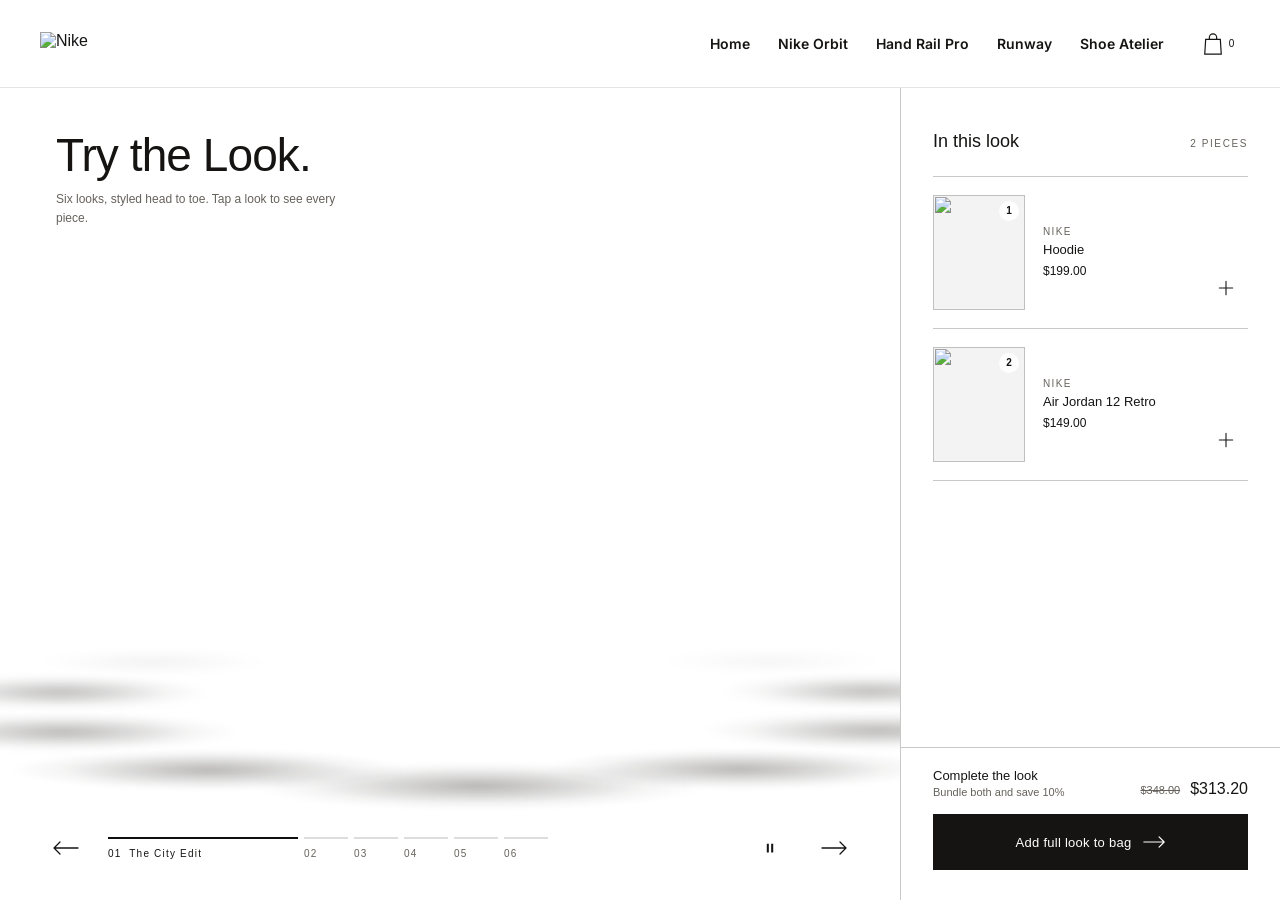
==== commit 6cbb3f0f: "Add mirrored store pages: Home, Nike Orbit, Hand Rail Pro, Shoe Atelier Faithful standalone copies o" ====
--- a/index.html
+++ b/index.html
@@ -433,7 +433,7 @@
 <body>
 <header class="site-header shopify-section-group-header-group">
 <a href="./" class="brand" aria-label="Runway home"><img src="https://reel-ref-try-the-look.vercel.app/assets/nike-logo.svg" width="68" height="24" alt="Nike"></a>
-<nav aria-label="Main navigation"><a href="./">Home</a><a href="https://nike-makknzjs.myshopify.com/pages/nike-orbit" target="_blank" rel="noopener noreferrer">Nike Orbit</a><a href="https://nike-makknzjs.myshopify.com/pages/scene-rail" target="_blank" rel="noopener noreferrer">Hand Rail Pro</a><a href="./" aria-current="page">Runway</a></nav>
+<nav aria-label="Main navigation"><a href="./home.html">Home</a><a href="./nike-orbit.html">Nike Orbit</a><a href="./hand-rail-pro.html">Hand Rail Pro</a><a href="./" aria-current="page">Runway</a><a href="./shoe-atelier.html">Shoe Atelier</a></nav>
 <button type="button" id="open-bag" aria-label="Open styling bag"><svg width="22" height="24" viewBox="0 0 24 26" fill="none" stroke="currentColor" stroke-width="1.3" aria-hidden="true"><path d="M4 8h16l1 16H3L4 8zM8 8V6a4 4 0 0 1 8 0v2"/></svg><span data-cart-count>0</span></button>
 </header>
 <main>
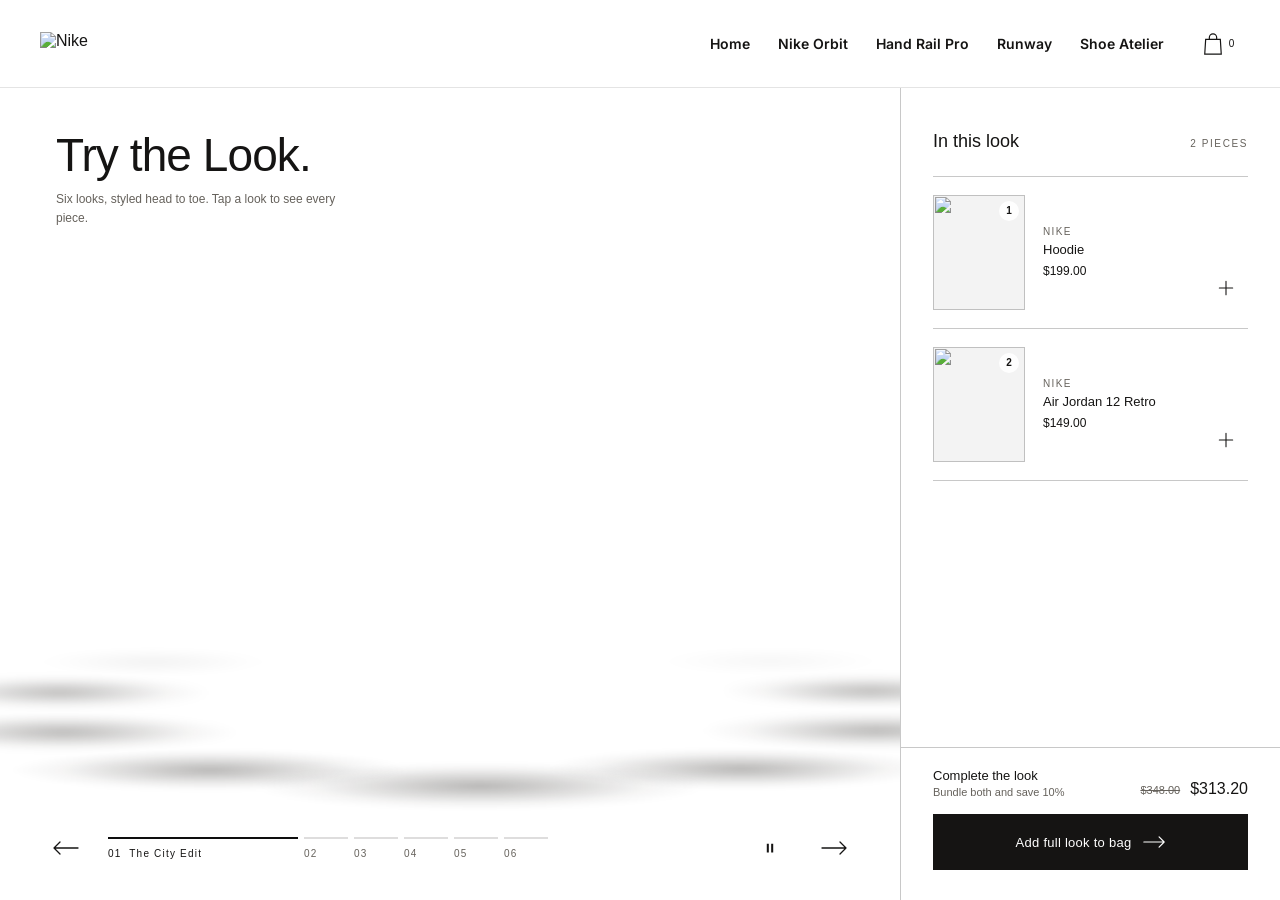
==== commit a6189062: "Route all remaining store links to local pages No clickable link now bounces to the Shopify password" ====
--- a/index.html
+++ b/index.html
@@ -487,8 +487,8 @@
 <div class="rw__mhead"><span class="rw__mhead-title">The City Edit</span><span class="rw__label">2 pieces</span></div>
 <ul class="rw__items" role="list">
 <li class="rw__item" data-rw-card="1" style="--i:1" data-title="Hoodie">
-<a class="rw__media" href="https://nike-makknzjs.myshopify.com/products/hoodie" target="_blank" rel="noopener noreferrer" tabindex="-1" aria-hidden="true"><img src="https://reel-ref-try-the-look.vercel.app/assets/source-hoodie.webp" loading="lazy" decoding="async" alt="" width="400" height="555"><span class="rw__num">1</span></a>
-<div class="rw__info"><span class="rw__type">Nike</span><a class="rw__name" href="https://nike-makknzjs.myshopify.com/products/hoodie" target="_blank" rel="noopener noreferrer">Hoodie</a><span class="rw__price"><span>$199.00</span></span></div>
+<a class="rw__media" href="./home.html" tabindex="-1" aria-hidden="true"><img src="https://reel-ref-try-the-look.vercel.app/assets/source-hoodie.webp" loading="lazy" decoding="async" alt="" width="400" height="555"><span class="rw__num">1</span></a>
+<div class="rw__info"><span class="rw__type">Nike</span><a class="rw__name" href="./home.html">Hoodie</a><span class="rw__price"><span>$199.00</span></span></div>
 <button type="button" class="rw__add" data-rw-add aria-expanded="false" aria-controls="Picker-template--28035983671601__the_runway_wdM8BG-look_bndthK-1" aria-label="Add to bag: Hoodie" data-added-label="Added to bag: Hoodie"><svg class="rw__add-plus" width="20" height="20" viewBox="0 0 24 24" fill="none" stroke="currentColor" stroke-width="1.3" stroke-linecap="round" aria-hidden="true"><path d="M12 4v16M4 12h16"/></svg><svg class="rw__add-check" width="20" height="20" viewBox="0 0 24 24" fill="none" stroke="currentColor" stroke-width="1.5" stroke-linecap="round" stroke-linejoin="round" aria-hidden="true"><path d="M4.5 12.5l5 5L19.5 7"/></svg><svg class="rw__add-spin" width="18" height="18" viewBox="0 0 24 24" fill="none" stroke="currentColor" stroke-width="1.5" stroke-linecap="round" aria-hidden="true"><path d="M12 3a9 9 0 1 1-9 9"/></svg></button>
 <div class="rw__picker" id="Picker-template--28035983671601__the_runway_wdM8BG-look_bndthK-1" data-rw-picker hidden>
 <div class="rw__picker-head"><img class="rw__picker-thumb" src="https://reel-ref-try-the-look.vercel.app/assets/source-hoodie.webp" loading="lazy" decoding="async" alt="" width="160" height="222"><div class="rw__picker-meta"><span class="rw__picker-title">Hoodie</span><span class="rw__picker-price">$199.00</span></div><button type="button" class="rw__pick-close" data-rw-pick-close aria-label="Close size picker"><svg width="18" height="18" viewBox="0 0 24 24" fill="none" stroke="currentColor" stroke-width="1.5" stroke-linecap="round" aria-hidden="true"><path d="M5 5l14 14M19 5L5 19"/></svg></button></div>
@@ -498,8 +498,8 @@
 </div>
 </li>
 <li class="rw__item" data-rw-card="2" style="--i:2" data-title="Air Jordan 12 Retro">
-<a class="rw__media" href="https://nike-makknzjs.myshopify.com/products/tatum-5-orbit-copy" target="_blank" rel="noopener noreferrer" tabindex="-1" aria-hidden="true"><img src="https://reel-ref-try-the-look.vercel.app/assets/source-tatum-5-orbit-copy.webp" loading="lazy" decoding="async" alt="" width="400" height="400"><span class="rw__num">2</span></a>
-<div class="rw__info"><span class="rw__type">Nike</span><a class="rw__name" href="https://nike-makknzjs.myshopify.com/products/tatum-5-orbit-copy" target="_blank" rel="noopener noreferrer">Air Jordan 12 Retro</a><span class="rw__price"><span>$149.00</span></span></div>
+<a class="rw__media" href="./home.html" tabindex="-1" aria-hidden="true"><img src="https://reel-ref-try-the-look.vercel.app/assets/source-tatum-5-orbit-copy.webp" loading="lazy" decoding="async" alt="" width="400" height="400"><span class="rw__num">2</span></a>
+<div class="rw__info"><span class="rw__type">Nike</span><a class="rw__name" href="./home.html">Air Jordan 12 Retro</a><span class="rw__price"><span>$149.00</span></span></div>
 <button type="button" class="rw__add" data-rw-add aria-expanded="false" aria-controls="Picker-template--28035983671601__the_runway_wdM8BG-look_bndthK-2" aria-label="Add to bag: Air Jordan 12 Retro" data-added-label="Added to bag: Air Jordan 12 Retro"><svg class="rw__add-plus" width="20" height="20" viewBox="0 0 24 24" fill="none" stroke="currentColor" stroke-width="1.3" stroke-linecap="round" aria-hidden="true"><path d="M12 4v16M4 12h16"/></svg><svg class="rw__add-check" width="20" height="20" viewBox="0 0 24 24" fill="none" stroke="currentColor" stroke-width="1.5" stroke-linecap="round" stroke-linejoin="round" aria-hidden="true"><path d="M4.5 12.5l5 5L19.5 7"/></svg><svg class="rw__add-spin" width="18" height="18" viewBox="0 0 24 24" fill="none" stroke="currentColor" stroke-width="1.5" stroke-linecap="round" aria-hidden="true"><path d="M12 3a9 9 0 1 1-9 9"/></svg></button>
 <div class="rw__picker" id="Picker-template--28035983671601__the_runway_wdM8BG-look_bndthK-2" data-rw-picker hidden>
 <div class="rw__picker-head"><img class="rw__picker-thumb" src="https://reel-ref-try-the-look.vercel.app/assets/source-tatum-5-orbit-copy.webp" loading="lazy" decoding="async" alt="" width="160" height="160"><div class="rw__picker-meta"><span class="rw__picker-title">Air Jordan 12 Retro</span><span class="rw__picker-price">$149.00</span></div><button type="button" class="rw__pick-close" data-rw-pick-close aria-label="Close size picker"><svg width="18" height="18" viewBox="0 0 24 24" fill="none" stroke="currentColor" stroke-width="1.5" stroke-linecap="round" aria-hidden="true"><path d="M5 5l14 14M19 5L5 19"/></svg></button></div>
@@ -520,8 +520,8 @@
 <div class="rw__mhead"><span class="rw__mhead-title">Gallery Opening</span><span class="rw__label">2 pieces</span></div>
 <ul class="rw__items" role="list">
 <li class="rw__item" data-rw-card="1" style="--i:1" data-title="Sweatshirt">
-<a class="rw__media" href="https://nike-makknzjs.myshopify.com/products/sweatshirt" target="_blank" rel="noopener noreferrer" tabindex="-1" aria-hidden="true"><img src="https://reel-ref-try-the-look.vercel.app/assets/source-sweatshirt.webp" loading="lazy" decoding="async" alt="" width="400" height="581"><span class="rw__num">1</span></a>
-<div class="rw__info"><span class="rw__type">Nike</span><a class="rw__name" href="https://nike-makknzjs.myshopify.com/products/sweatshirt" target="_blank" rel="noopener noreferrer">Sweatshirt</a><span class="rw__price"><span>$199.00</span></span></div>
+<a class="rw__media" href="./home.html" tabindex="-1" aria-hidden="true"><img src="https://reel-ref-try-the-look.vercel.app/assets/source-sweatshirt.webp" loading="lazy" decoding="async" alt="" width="400" height="581"><span class="rw__num">1</span></a>
+<div class="rw__info"><span class="rw__type">Nike</span><a class="rw__name" href="./home.html">Sweatshirt</a><span class="rw__price"><span>$199.00</span></span></div>
 <button type="button" class="rw__add" data-rw-add aria-expanded="false" aria-controls="Picker-template--28035983671601__the_runway_wdM8BG-look_XckgG6-1" aria-label="Add to bag: Sweatshirt" data-added-label="Added to bag: Sweatshirt"><svg class="rw__add-plus" width="20" height="20" viewBox="0 0 24 24" fill="none" stroke="currentColor" stroke-width="1.3" stroke-linecap="round" aria-hidden="true"><path d="M12 4v16M4 12h16"/></svg><svg class="rw__add-check" width="20" height="20" viewBox="0 0 24 24" fill="none" stroke="currentColor" stroke-width="1.5" stroke-linecap="round" stroke-linejoin="round" aria-hidden="true"><path d="M4.5 12.5l5 5L19.5 7"/></svg><svg class="rw__add-spin" width="18" height="18" viewBox="0 0 24 24" fill="none" stroke="currentColor" stroke-width="1.5" stroke-linecap="round" aria-hidden="true"><path d="M12 3a9 9 0 1 1-9 9"/></svg></button>
 <div class="rw__picker" id="Picker-template--28035983671601__the_runway_wdM8BG-look_XckgG6-1" data-rw-picker hidden>
 <div class="rw__picker-head"><img class="rw__picker-thumb" src="https://reel-ref-try-the-look.vercel.app/assets/source-sweatshirt.webp" loading="lazy" decoding="async" alt="" width="160" height="232"><div class="rw__picker-meta"><span class="rw__picker-title">Sweatshirt</span><span class="rw__picker-price">$199.00</span></div><button type="button" class="rw__pick-close" data-rw-pick-close aria-label="Close size picker"><svg width="18" height="18" viewBox="0 0 24 24" fill="none" stroke="currentColor" stroke-width="1.5" stroke-linecap="round" aria-hidden="true"><path d="M5 5l14 14M19 5L5 19"/></svg></button></div>
@@ -531,8 +531,8 @@
 </div>
 </li>
 <li class="rw__item" data-rw-card="2" style="--i:2" data-title="Tatum 5 Orbit"><span class="rw__tag"><span class="rw__tag-text">New</span></span>
-<a class="rw__media" href="https://nike-makknzjs.myshopify.com/products/tatum-5-orbit" target="_blank" rel="noopener noreferrer" tabindex="-1" aria-hidden="true"><img src="https://reel-ref-try-the-look.vercel.app/assets/source-tatum-5-orbit.webp" loading="lazy" decoding="async" alt="" width="400" height="400"><span class="rw__num">2</span></a>
-<div class="rw__info"><span class="rw__type">Nike</span><a class="rw__name" href="https://nike-makknzjs.myshopify.com/products/tatum-5-orbit" target="_blank" rel="noopener noreferrer">Tatum 5 Orbit</a><span class="rw__price"><span>$149.00</span></span></div>
+<a class="rw__media" href="./home.html" tabindex="-1" aria-hidden="true"><img src="https://reel-ref-try-the-look.vercel.app/assets/source-tatum-5-orbit.webp" loading="lazy" decoding="async" alt="" width="400" height="400"><span class="rw__num">2</span></a>
+<div class="rw__info"><span class="rw__type">Nike</span><a class="rw__name" href="./home.html">Tatum 5 Orbit</a><span class="rw__price"><span>$149.00</span></span></div>
 <button type="button" class="rw__add" data-rw-add aria-expanded="false" aria-controls="Picker-template--28035983671601__the_runway_wdM8BG-look_XckgG6-2" aria-label="Add to bag: Tatum 5 Orbit" data-added-label="Added to bag: Tatum 5 Orbit"><svg class="rw__add-plus" width="20" height="20" viewBox="0 0 24 24" fill="none" stroke="currentColor" stroke-width="1.3" stroke-linecap="round" aria-hidden="true"><path d="M12 4v16M4 12h16"/></svg><svg class="rw__add-check" width="20" height="20" viewBox="0 0 24 24" fill="none" stroke="currentColor" stroke-width="1.5" stroke-linecap="round" stroke-linejoin="round" aria-hidden="true"><path d="M4.5 12.5l5 5L19.5 7"/></svg><svg class="rw__add-spin" width="18" height="18" viewBox="0 0 24 24" fill="none" stroke="currentColor" stroke-width="1.5" stroke-linecap="round" aria-hidden="true"><path d="M12 3a9 9 0 1 1-9 9"/></svg></button>
 <div class="rw__picker" id="Picker-template--28035983671601__the_runway_wdM8BG-look_XckgG6-2" data-rw-picker hidden>
 <div class="rw__picker-head"><img class="rw__picker-thumb" src="https://reel-ref-try-the-look.vercel.app/assets/source-tatum-5-orbit.webp" loading="lazy" decoding="async" alt="" width="160" height="160"><div class="rw__picker-meta"><span class="rw__picker-title">Tatum 5 Orbit</span><span class="rw__picker-price">$149.00</span></div><button type="button" class="rw__pick-close" data-rw-pick-close aria-label="Close size picker"><svg width="18" height="18" viewBox="0 0 24 24" fill="none" stroke="currentColor" stroke-width="1.5" stroke-linecap="round" aria-hidden="true"><path d="M5 5l14 14M19 5L5 19"/></svg></button></div>
@@ -553,8 +553,8 @@
 <div class="rw__mhead"><span class="rw__mhead-title">Gallery Opening</span><span class="rw__label">2 pieces</span></div>
 <ul class="rw__items" role="list">
 <li class="rw__item" data-rw-card="1" style="--i:1" data-title="Sweatshirt Plus">
-<a class="rw__media" href="https://nike-makknzjs.myshopify.com/products/sweatshirt-plus" target="_blank" rel="noopener noreferrer" tabindex="-1" aria-hidden="true"><img src="https://reel-ref-try-the-look.vercel.app/assets/source-sweatshirt-plus.webp" loading="lazy" decoding="async" alt="" width="400" height="610"><span class="rw__num">1</span></a>
-<div class="rw__info"><span class="rw__type">Nike</span><a class="rw__name" href="https://nike-makknzjs.myshopify.com/products/sweatshirt-plus" target="_blank" rel="noopener noreferrer">Sweatshirt Plus</a><span class="rw__price"><span>$199.00</span></span></div>
+<a class="rw__media" href="./home.html" tabindex="-1" aria-hidden="true"><img src="https://reel-ref-try-the-look.vercel.app/assets/source-sweatshirt-plus.webp" loading="lazy" decoding="async" alt="" width="400" height="610"><span class="rw__num">1</span></a>
+<div class="rw__info"><span class="rw__type">Nike</span><a class="rw__name" href="./home.html">Sweatshirt Plus</a><span class="rw__price"><span>$199.00</span></span></div>
 <button type="button" class="rw__add" data-rw-add aria-expanded="false" aria-controls="Picker-template--28035983671601__the_runway_wdM8BG-look_rLfAhC-1" aria-label="Add to bag: Sweatshirt Plus" data-added-label="Added to bag: Sweatshirt Plus"><svg class="rw__add-plus" width="20" height="20" viewBox="0 0 24 24" fill="none" stroke="currentColor" stroke-width="1.3" stroke-linecap="round" aria-hidden="true"><path d="M12 4v16M4 12h16"/></svg><svg class="rw__add-check" width="20" height="20" viewBox="0 0 24 24" fill="none" stroke="currentColor" stroke-width="1.5" stroke-linecap="round" stroke-linejoin="round" aria-hidden="true"><path d="M4.5 12.5l5 5L19.5 7"/></svg><svg class="rw__add-spin" width="18" height="18" viewBox="0 0 24 24" fill="none" stroke="currentColor" stroke-width="1.5" stroke-linecap="round" aria-hidden="true"><path d="M12 3a9 9 0 1 1-9 9"/></svg></button>
 <div class="rw__picker" id="Picker-template--28035983671601__the_runway_wdM8BG-look_rLfAhC-1" data-rw-picker hidden>
 <div class="rw__picker-head"><img class="rw__picker-thumb" src="https://reel-ref-try-the-look.vercel.app/assets/source-sweatshirt-plus.webp" loading="lazy" decoding="async" alt="" width="160" height="244"><div class="rw__picker-meta"><span class="rw__picker-title">Sweatshirt Plus</span><span class="rw__picker-price">$199.00</span></div><button type="button" class="rw__pick-close" data-rw-pick-close aria-label="Close size picker"><svg width="18" height="18" viewBox="0 0 24 24" fill="none" stroke="currentColor" stroke-width="1.5" stroke-linecap="round" aria-hidden="true"><path d="M5 5l14 14M19 5L5 19"/></svg></button></div>
@@ -564,8 +564,8 @@
 </div>
 </li>
 <li class="rw__item" data-rw-card="2" style="--i:2" data-title="Air Jordan 12 Retro">
-<a class="rw__media" href="https://nike-makknzjs.myshopify.com/products/tatum-5-orbit-copy" target="_blank" rel="noopener noreferrer" tabindex="-1" aria-hidden="true"><img src="https://reel-ref-try-the-look.vercel.app/assets/source-tatum-5-orbit-copy.webp" loading="lazy" decoding="async" alt="" width="400" height="400"><span class="rw__num">2</span></a>
-<div class="rw__info"><span class="rw__type">Nike</span><a class="rw__name" href="https://nike-makknzjs.myshopify.com/products/tatum-5-orbit-copy" target="_blank" rel="noopener noreferrer">Air Jordan 12 Retro</a><span class="rw__price"><span>$149.00</span></span></div>
+<a class="rw__media" href="./home.html" tabindex="-1" aria-hidden="true"><img src="https://reel-ref-try-the-look.vercel.app/assets/source-tatum-5-orbit-copy.webp" loading="lazy" decoding="async" alt="" width="400" height="400"><span class="rw__num">2</span></a>
+<div class="rw__info"><span class="rw__type">Nike</span><a class="rw__name" href="./home.html">Air Jordan 12 Retro</a><span class="rw__price"><span>$149.00</span></span></div>
 <button type="button" class="rw__add" data-rw-add aria-expanded="false" aria-controls="Picker-template--28035983671601__the_runway_wdM8BG-look_rLfAhC-2" aria-label="Add to bag: Air Jordan 12 Retro" data-added-label="Added to bag: Air Jordan 12 Retro"><svg class="rw__add-plus" width="20" height="20" viewBox="0 0 24 24" fill="none" stroke="currentColor" stroke-width="1.3" stroke-linecap="round" aria-hidden="true"><path d="M12 4v16M4 12h16"/></svg><svg class="rw__add-check" width="20" height="20" viewBox="0 0 24 24" fill="none" stroke="currentColor" stroke-width="1.5" stroke-linecap="round" stroke-linejoin="round" aria-hidden="true"><path d="M4.5 12.5l5 5L19.5 7"/></svg><svg class="rw__add-spin" width="18" height="18" viewBox="0 0 24 24" fill="none" stroke="currentColor" stroke-width="1.5" stroke-linecap="round" aria-hidden="true"><path d="M12 3a9 9 0 1 1-9 9"/></svg></button>
 <div class="rw__picker" id="Picker-template--28035983671601__the_runway_wdM8BG-look_rLfAhC-2" data-rw-picker hidden>
 <div class="rw__picker-head"><img class="rw__picker-thumb" src="https://reel-ref-try-the-look.vercel.app/assets/source-tatum-5-orbit-copy.webp" loading="lazy" decoding="async" alt="" width="160" height="160"><div class="rw__picker-meta"><span class="rw__picker-title">Air Jordan 12 Retro</span><span class="rw__picker-price">$149.00</span></div><button type="button" class="rw__pick-close" data-rw-pick-close aria-label="Close size picker"><svg width="18" height="18" viewBox="0 0 24 24" fill="none" stroke="currentColor" stroke-width="1.5" stroke-linecap="round" aria-hidden="true"><path d="M5 5l14 14M19 5L5 19"/></svg></button></div>
@@ -586,8 +586,8 @@
 <div class="rw__mhead"><span class="rw__mhead-title">Studio Day</span><span class="rw__label">2 pieces</span></div>
 <ul class="rw__items" role="list">
 <li class="rw__item" data-rw-card="1" style="--i:1" data-title="Tshirt">
-<a class="rw__media" href="https://nike-makknzjs.myshopify.com/products/tshirt" target="_blank" rel="noopener noreferrer" tabindex="-1" aria-hidden="true"><img src="https://reel-ref-try-the-look.vercel.app/assets/source-tshirt.webp" loading="lazy" decoding="async" alt="" width="400" height="563"><span class="rw__num">1</span></a>
-<div class="rw__info"><span class="rw__type">Nike</span><a class="rw__name" href="https://nike-makknzjs.myshopify.com/products/tshirt" target="_blank" rel="noopener noreferrer">Tshirt</a><span class="rw__price"><span>$199.00</span></span></div>
+<a class="rw__media" href="./home.html" tabindex="-1" aria-hidden="true"><img src="https://reel-ref-try-the-look.vercel.app/assets/source-tshirt.webp" loading="lazy" decoding="async" alt="" width="400" height="563"><span class="rw__num">1</span></a>
+<div class="rw__info"><span class="rw__type">Nike</span><a class="rw__name" href="./home.html">Tshirt</a><span class="rw__price"><span>$199.00</span></span></div>
 <button type="button" class="rw__add" data-rw-add aria-expanded="false" aria-controls="Picker-template--28035983671601__the_runway_wdM8BG-look_FKg67q-1" aria-label="Add to bag: Tshirt" data-added-label="Added to bag: Tshirt"><svg class="rw__add-plus" width="20" height="20" viewBox="0 0 24 24" fill="none" stroke="currentColor" stroke-width="1.3" stroke-linecap="round" aria-hidden="true"><path d="M12 4v16M4 12h16"/></svg><svg class="rw__add-check" width="20" height="20" viewBox="0 0 24 24" fill="none" stroke="currentColor" stroke-width="1.5" stroke-linecap="round" stroke-linejoin="round" aria-hidden="true"><path d="M4.5 12.5l5 5L19.5 7"/></svg><svg class="rw__add-spin" width="18" height="18" viewBox="0 0 24 24" fill="none" stroke="currentColor" stroke-width="1.5" stroke-linecap="round" aria-hidden="true"><path d="M12 3a9 9 0 1 1-9 9"/></svg></button>
 <div class="rw__picker" id="Picker-template--28035983671601__the_runway_wdM8BG-look_FKg67q-1" data-rw-picker hidden>
 <div class="rw__picker-head"><img class="rw__picker-thumb" src="https://reel-ref-try-the-look.vercel.app/assets/source-tshirt.webp" loading="lazy" decoding="async" alt="" width="160" height="225"><div class="rw__picker-meta"><span class="rw__picker-title">Tshirt</span><span class="rw__picker-price">$199.00</span></div><button type="button" class="rw__pick-close" data-rw-pick-close aria-label="Close size picker"><svg width="18" height="18" viewBox="0 0 24 24" fill="none" stroke="currentColor" stroke-width="1.5" stroke-linecap="round" aria-hidden="true"><path d="M5 5l14 14M19 5L5 19"/></svg></button></div>
@@ -597,8 +597,8 @@
 </div>
 </li>
 <li class="rw__item" data-rw-card="2" style="--i:2" data-title="Tatum 5 Orbit"><span class="rw__tag"><span class="rw__tag-text">New</span></span>
-<a class="rw__media" href="https://nike-makknzjs.myshopify.com/products/tatum-5-orbit" target="_blank" rel="noopener noreferrer" tabindex="-1" aria-hidden="true"><img src="https://reel-ref-try-the-look.vercel.app/assets/source-tatum-5-orbit.webp" loading="lazy" decoding="async" alt="" width="400" height="400"><span class="rw__num">2</span></a>
-<div class="rw__info"><span class="rw__type">Nike</span><a class="rw__name" href="https://nike-makknzjs.myshopify.com/products/tatum-5-orbit" target="_blank" rel="noopener noreferrer">Tatum 5 Orbit</a><span class="rw__price"><span>$149.00</span></span></div>
+<a class="rw__media" href="./home.html" tabindex="-1" aria-hidden="true"><img src="https://reel-ref-try-the-look.vercel.app/assets/source-tatum-5-orbit.webp" loading="lazy" decoding="async" alt="" width="400" height="400"><span class="rw__num">2</span></a>
+<div class="rw__info"><span class="rw__type">Nike</span><a class="rw__name" href="./home.html">Tatum 5 Orbit</a><span class="rw__price"><span>$149.00</span></span></div>
 <button type="button" class="rw__add" data-rw-add aria-expanded="false" aria-controls="Picker-template--28035983671601__the_runway_wdM8BG-look_FKg67q-2" aria-label="Add to bag: Tatum 5 Orbit" data-added-label="Added to bag: Tatum 5 Orbit"><svg class="rw__add-plus" width="20" height="20" viewBox="0 0 24 24" fill="none" stroke="currentColor" stroke-width="1.3" stroke-linecap="round" aria-hidden="true"><path d="M12 4v16M4 12h16"/></svg><svg class="rw__add-check" width="20" height="20" viewBox="0 0 24 24" fill="none" stroke="currentColor" stroke-width="1.5" stroke-linecap="round" stroke-linejoin="round" aria-hidden="true"><path d="M4.5 12.5l5 5L19.5 7"/></svg><svg class="rw__add-spin" width="18" height="18" viewBox="0 0 24 24" fill="none" stroke="currentColor" stroke-width="1.5" stroke-linecap="round" aria-hidden="true"><path d="M12 3a9 9 0 1 1-9 9"/></svg></button>
 <div class="rw__picker" id="Picker-template--28035983671601__the_runway_wdM8BG-look_FKg67q-2" data-rw-picker hidden>
 <div class="rw__picker-head"><img class="rw__picker-thumb" src="https://reel-ref-try-the-look.vercel.app/assets/source-tatum-5-orbit.webp" loading="lazy" decoding="async" alt="" width="160" height="160"><div class="rw__picker-meta"><span class="rw__picker-title">Tatum 5 Orbit</span><span class="rw__picker-price">$149.00</span></div><button type="button" class="rw__pick-close" data-rw-pick-close aria-label="Close size picker"><svg width="18" height="18" viewBox="0 0 24 24" fill="none" stroke="currentColor" stroke-width="1.5" stroke-linecap="round" aria-hidden="true"><path d="M5 5l14 14M19 5L5 19"/></svg></button></div>
@@ -619,8 +619,8 @@
 <div class="rw__mhead"><span class="rw__mhead-title">Studio Day</span><span class="rw__label">2 pieces</span></div>
 <ul class="rw__items" role="list">
 <li class="rw__item" data-rw-card="1" style="--i:1" data-title="Hoodie Black"><span class="rw__tag"><span class="rw__tag-text">New</span></span>
-<a class="rw__media" href="https://nike-makknzjs.myshopify.com/products/hoodie-black" target="_blank" rel="noopener noreferrer" tabindex="-1" aria-hidden="true"><img src="https://reel-ref-try-the-look.vercel.app/assets/source-hoodie-black.webp" loading="lazy" decoding="async" alt="" width="400" height="536"><span class="rw__num">1</span></a>
-<div class="rw__info"><span class="rw__type">Nike</span><a class="rw__name" href="https://nike-makknzjs.myshopify.com/products/hoodie-black" target="_blank" rel="noopener noreferrer">Hoodie Black</a><span class="rw__price"><span>$199.00</span></span></div>
+<a class="rw__media" href="./home.html" tabindex="-1" aria-hidden="true"><img src="https://reel-ref-try-the-look.vercel.app/assets/source-hoodie-black.webp" loading="lazy" decoding="async" alt="" width="400" height="536"><span class="rw__num">1</span></a>
+<div class="rw__info"><span class="rw__type">Nike</span><a class="rw__name" href="./home.html">Hoodie Black</a><span class="rw__price"><span>$199.00</span></span></div>
 <button type="button" class="rw__add" data-rw-add aria-expanded="false" aria-controls="Picker-template--28035983671601__the_runway_wdM8BG-look_8KREEE-1" aria-label="Add to bag: Hoodie Black" data-added-label="Added to bag: Hoodie Black"><svg class="rw__add-plus" width="20" height="20" viewBox="0 0 24 24" fill="none" stroke="currentColor" stroke-width="1.3" stroke-linecap="round" aria-hidden="true"><path d="M12 4v16M4 12h16"/></svg><svg class="rw__add-check" width="20" height="20" viewBox="0 0 24 24" fill="none" stroke="currentColor" stroke-width="1.5" stroke-linecap="round" stroke-linejoin="round" aria-hidden="true"><path d="M4.5 12.5l5 5L19.5 7"/></svg><svg class="rw__add-spin" width="18" height="18" viewBox="0 0 24 24" fill="none" stroke="currentColor" stroke-width="1.5" stroke-linecap="round" aria-hidden="true"><path d="M12 3a9 9 0 1 1-9 9"/></svg></button>
 <div class="rw__picker" id="Picker-template--28035983671601__the_runway_wdM8BG-look_8KREEE-1" data-rw-picker hidden>
 <div class="rw__picker-head"><img class="rw__picker-thumb" src="https://reel-ref-try-the-look.vercel.app/assets/source-hoodie-black.webp" loading="lazy" decoding="async" alt="" width="160" height="214"><div class="rw__picker-meta"><span class="rw__picker-title">Hoodie Black</span><span class="rw__picker-price">$199.00</span></div><button type="button" class="rw__pick-close" data-rw-pick-close aria-label="Close size picker"><svg width="18" height="18" viewBox="0 0 24 24" fill="none" stroke="currentColor" stroke-width="1.5" stroke-linecap="round" aria-hidden="true"><path d="M5 5l14 14M19 5L5 19"/></svg></button></div>
@@ -630,8 +630,8 @@
 </div>
 </li>
 <li class="rw__item" data-rw-card="2" style="--i:2" data-title="Luka 5">
-<a class="rw__media" href="https://nike-makknzjs.myshopify.com/products/air-jordan-12-retro-copy" target="_blank" rel="noopener noreferrer" tabindex="-1" aria-hidden="true"><img src="https://reel-ref-try-the-look.vercel.app/assets/source-air-jordan-12-retro-copy.webp" loading="lazy" decoding="async" alt="" width="400" height="400"><span class="rw__num">2</span></a>
-<div class="rw__info"><span class="rw__type">Nike</span><a class="rw__name" href="https://nike-makknzjs.myshopify.com/products/air-jordan-12-retro-copy" target="_blank" rel="noopener noreferrer">Luka 5</a><span class="rw__price"><span>$149.00</span></span></div>
+<a class="rw__media" href="./home.html" tabindex="-1" aria-hidden="true"><img src="https://reel-ref-try-the-look.vercel.app/assets/source-air-jordan-12-retro-copy.webp" loading="lazy" decoding="async" alt="" width="400" height="400"><span class="rw__num">2</span></a>
+<div class="rw__info"><span class="rw__type">Nike</span><a class="rw__name" href="./home.html">Luka 5</a><span class="rw__price"><span>$149.00</span></span></div>
 <button type="button" class="rw__add" data-rw-add aria-expanded="false" aria-controls="Picker-template--28035983671601__the_runway_wdM8BG-look_8KREEE-2" aria-label="Add to bag: Luka 5" data-added-label="Added to bag: Luka 5"><svg class="rw__add-plus" width="20" height="20" viewBox="0 0 24 24" fill="none" stroke="currentColor" stroke-width="1.3" stroke-linecap="round" aria-hidden="true"><path d="M12 4v16M4 12h16"/></svg><svg class="rw__add-check" width="20" height="20" viewBox="0 0 24 24" fill="none" stroke="currentColor" stroke-width="1.5" stroke-linecap="round" stroke-linejoin="round" aria-hidden="true"><path d="M4.5 12.5l5 5L19.5 7"/></svg><svg class="rw__add-spin" width="18" height="18" viewBox="0 0 24 24" fill="none" stroke="currentColor" stroke-width="1.5" stroke-linecap="round" aria-hidden="true"><path d="M12 3a9 9 0 1 1-9 9"/></svg></button>
 <div class="rw__picker" id="Picker-template--28035983671601__the_runway_wdM8BG-look_8KREEE-2" data-rw-picker hidden>
 <div class="rw__picker-head"><img class="rw__picker-thumb" src="https://reel-ref-try-the-look.vercel.app/assets/source-air-jordan-12-retro-copy.webp" loading="lazy" decoding="async" alt="" width="160" height="160"><div class="rw__picker-meta"><span class="rw__picker-title">Luka 5</span><span class="rw__picker-price">$149.00</span></div><button type="button" class="rw__pick-close" data-rw-pick-close aria-label="Close size picker"><svg width="18" height="18" viewBox="0 0 24 24" fill="none" stroke="currentColor" stroke-width="1.5" stroke-linecap="round" aria-hidden="true"><path d="M5 5l14 14M19 5L5 19"/></svg></button></div>
@@ -652,8 +652,8 @@
 <div class="rw__mhead"><span class="rw__mhead-title">Studio Day</span><span class="rw__label">2 pieces</span></div>
 <ul class="rw__items" role="list">
 <li class="rw__item" data-rw-card="1" style="--i:1" data-title="Hoodie">
-<a class="rw__media" href="https://nike-makknzjs.myshopify.com/products/hoodie" target="_blank" rel="noopener noreferrer" tabindex="-1" aria-hidden="true"><img src="https://reel-ref-try-the-look.vercel.app/assets/source-hoodie.webp" loading="lazy" decoding="async" alt="" width="400" height="555"><span class="rw__num">1</span></a>
-<div class="rw__info"><span class="rw__type">Nike</span><a class="rw__name" href="https://nike-makknzjs.myshopify.com/products/hoodie" target="_blank" rel="noopener noreferrer">Hoodie</a><span class="rw__price"><span>$199.00</span></span></div>
+<a class="rw__media" href="./home.html" tabindex="-1" aria-hidden="true"><img src="https://reel-ref-try-the-look.vercel.app/assets/source-hoodie.webp" loading="lazy" decoding="async" alt="" width="400" height="555"><span class="rw__num">1</span></a>
+<div class="rw__info"><span class="rw__type">Nike</span><a class="rw__name" href="./home.html">Hoodie</a><span class="rw__price"><span>$199.00</span></span></div>
 <button type="button" class="rw__add" data-rw-add aria-expanded="false" aria-controls="Picker-template--28035983671601__the_runway_wdM8BG-look_N3bfm9-1" aria-label="Add to bag: Hoodie" data-added-label="Added to bag: Hoodie"><svg class="rw__add-plus" width="20" height="20" viewBox="0 0 24 24" fill="none" stroke="currentColor" stroke-width="1.3" stroke-linecap="round" aria-hidden="true"><path d="M12 4v16M4 12h16"/></svg><svg class="rw__add-check" width="20" height="20" viewBox="0 0 24 24" fill="none" stroke="currentColor" stroke-width="1.5" stroke-linecap="round" stroke-linejoin="round" aria-hidden="true"><path d="M4.5 12.5l5 5L19.5 7"/></svg><svg class="rw__add-spin" width="18" height="18" viewBox="0 0 24 24" fill="none" stroke="currentColor" stroke-width="1.5" stroke-linecap="round" aria-hidden="true"><path d="M12 3a9 9 0 1 1-9 9"/></svg></button>
 <div class="rw__picker" id="Picker-template--28035983671601__the_runway_wdM8BG-look_N3bfm9-1" data-rw-picker hidden>
 <div class="rw__picker-head"><img class="rw__picker-thumb" src="https://reel-ref-try-the-look.vercel.app/assets/source-hoodie.webp" loading="lazy" decoding="async" alt="" width="160" height="222"><div class="rw__picker-meta"><span class="rw__picker-title">Hoodie</span><span class="rw__picker-price">$199.00</span></div><button type="button" class="rw__pick-close" data-rw-pick-close aria-label="Close size picker"><svg width="18" height="18" viewBox="0 0 24 24" fill="none" stroke="currentColor" stroke-width="1.5" stroke-linecap="round" aria-hidden="true"><path d="M5 5l14 14M19 5L5 19"/></svg></button></div>
@@ -663,8 +663,8 @@
 </div>
 </li>
 <li class="rw__item" data-rw-card="2" style="--i:2" data-title="Tatum 5 Orbit"><span class="rw__tag"><span class="rw__tag-text">New</span></span>
-<a class="rw__media" href="https://nike-makknzjs.myshopify.com/products/tatum-5-orbit" target="_blank" rel="noopener noreferrer" tabindex="-1" aria-hidden="true"><img src="https://reel-ref-try-the-look.vercel.app/assets/source-tatum-5-orbit.webp" loading="lazy" decoding="async" alt="" width="400" height="400"><span class="rw__num">2</span></a>
-<div class="rw__info"><span class="rw__type">Nike</span><a class="rw__name" href="https://nike-makknzjs.myshopify.com/products/tatum-5-orbit" target="_blank" rel="noopener noreferrer">Tatum 5 Orbit</a><span class="rw__price"><span>$149.00</span></span></div>
+<a class="rw__media" href="./home.html" tabindex="-1" aria-hidden="true"><img src="https://reel-ref-try-the-look.vercel.app/assets/source-tatum-5-orbit.webp" loading="lazy" decoding="async" alt="" width="400" height="400"><span class="rw__num">2</span></a>
+<div class="rw__info"><span class="rw__type">Nike</span><a class="rw__name" href="./home.html">Tatum 5 Orbit</a><span class="rw__price"><span>$149.00</span></span></div>
 <button type="button" class="rw__add" data-rw-add aria-expanded="false" aria-controls="Picker-template--28035983671601__the_runway_wdM8BG-look_N3bfm9-2" aria-label="Add to bag: Tatum 5 Orbit" data-added-label="Added to bag: Tatum 5 Orbit"><svg class="rw__add-plus" width="20" height="20" viewBox="0 0 24 24" fill="none" stroke="currentColor" stroke-width="1.3" stroke-linecap="round" aria-hidden="true"><path d="M12 4v16M4 12h16"/></svg><svg class="rw__add-check" width="20" height="20" viewBox="0 0 24 24" fill="none" stroke="currentColor" stroke-width="1.5" stroke-linecap="round" stroke-linejoin="round" aria-hidden="true"><path d="M4.5 12.5l5 5L19.5 7"/></svg><svg class="rw__add-spin" width="18" height="18" viewBox="0 0 24 24" fill="none" stroke="currentColor" stroke-width="1.5" stroke-linecap="round" aria-hidden="true"><path d="M12 3a9 9 0 1 1-9 9"/></svg></button>
 <div class="rw__picker" id="Picker-template--28035983671601__the_runway_wdM8BG-look_N3bfm9-2" data-rw-picker hidden>
 <div class="rw__picker-head"><img class="rw__picker-thumb" src="https://reel-ref-try-the-look.vercel.app/assets/source-tatum-5-orbit.webp" loading="lazy" decoding="async" alt="" width="160" height="160"><div class="rw__picker-meta"><span class="rw__picker-title">Tatum 5 Orbit</span><span class="rw__picker-price">$149.00</span></div><button type="button" class="rw__pick-close" data-rw-pick-close aria-label="Close size picker"><svg width="18" height="18" viewBox="0 0 24 24" fill="none" stroke="currentColor" stroke-width="1.5" stroke-linecap="round" aria-hidden="true"><path d="M5 5l14 14M19 5L5 19"/></svg></button></div>
@@ -808,7 +808,7 @@
         entries = entries.filter(x => x.id !== e.id);
         save(); render();
       });
-      const link = h('a', { href: url.href, target: '_blank', rel: 'noopener noreferrer', textContent: 'View original piece ↗' });
+      const link = h('a', { href: './home.html', textContent: 'View piece ↗' });
       list.append(h('div', { className: 'bag-row' }, [
         h('img', { src: item.image, alt: item.name, width: 60, height: 80, loading: 'lazy' }),
         h('div', {}, [
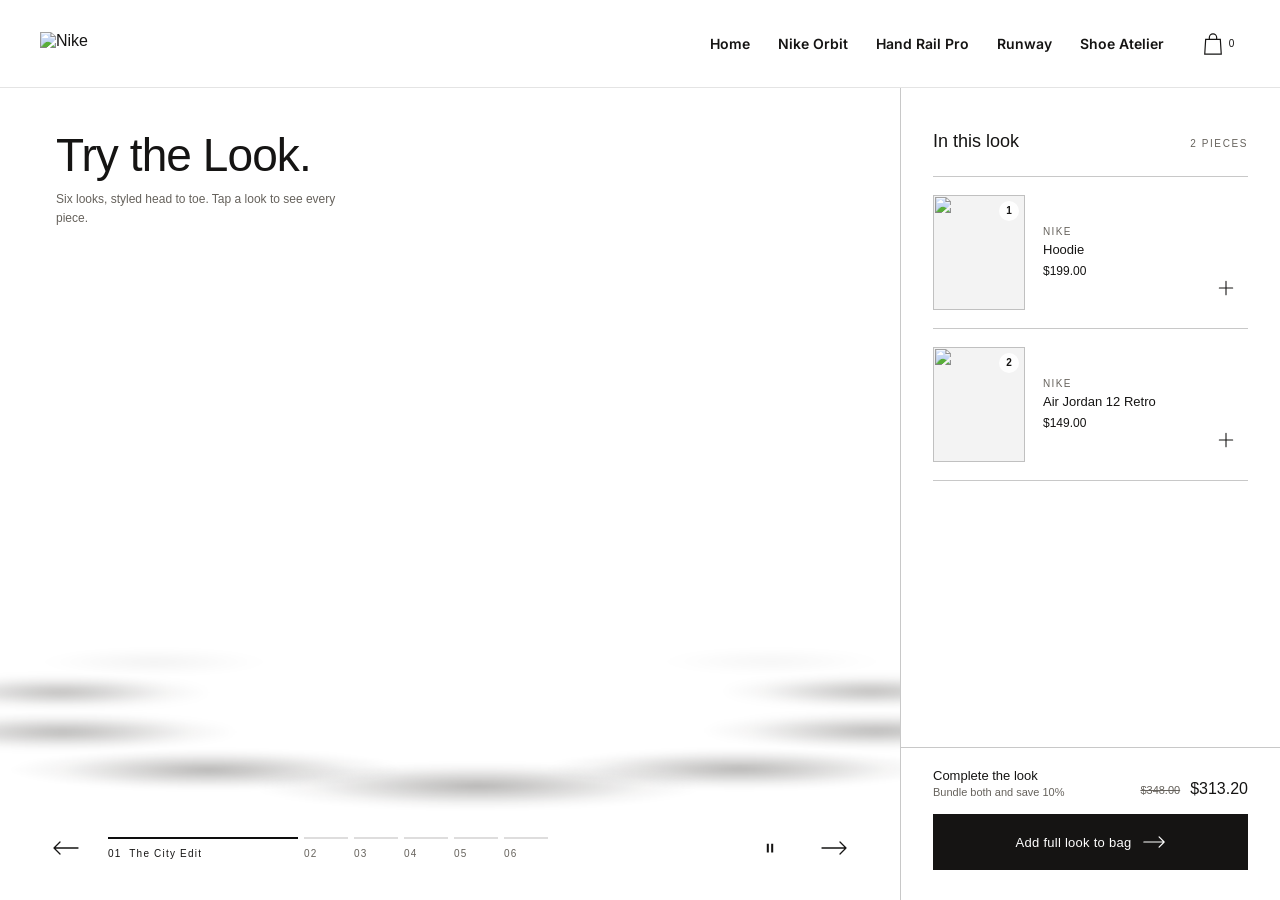
==== commit 61f67daa: "Scrub remaining (non-redirect) Shopify references Audit found no redirects to the store. Remaining r" ====
--- a/index.html
+++ b/index.html
@@ -697,9 +697,8 @@
 (() => {
 'use strict';
 
-const CATALOG = {"source":"https://nike-makknzjs.myshopify.com/pages/runway","looks":[{"name":"The City Edit","description":"A charcoal knit and easy denim.","image":"https://reel-ref-try-the-look.vercel.app/assets/original-look-1.webp","products":["hoodie","tatum-5-orbit-copy"]},{"name":"Gallery Opening","description":"A clean white tee and relaxed denim.","image":"https://reel-ref-try-the-look.vercel.app/assets/original-look-5.webp","products":["sweatshirt","tatum-5-orbit"]},{"name":"Gallery Opening","description":"Olive knitwear. A grounded palette.","image":"https://reel-ref-try-the-look.vercel.app/assets/original-look-4.webp","products":["sweatshirt-plus","tatum-5-orbit-copy"]},{"name":"Studio Day","description":"Black, white and laid-back denim.","image":"https://reel-ref-try-the-look.vercel.app/assets/original-look-6.webp","products":["tshirt","tatum-5-orbit"]},{"name":"Studio Day","description":"Burgundy layers. A tailored perspective.","image":"https://reel-ref-try-the-look.vercel.app/assets/original-look-3.webp","products":["hoodie-black","air-jordan-12-retro-copy"]},{"name":"Studio Day","description":"A grey crew and your favourite denim.","image":"https://reel-ref-try-the-look.vercel.app/assets/original-look-2.webp","products":["hoodie","tatum-5-orbit"]}],"items":[{"id":"tatum-5-orbit-copy","name":"Air Jordan 12 Retro","type":"From the original lookbook","price":149,"image":"https://reel-ref-try-the-look.vercel.app/assets/source-tatum-5-orbit-copy.webp","sizes":["40","41","42","43","44","45","46"],"variants":[{"id":57015167025457,"a":true,"o":["40"]},{"id":57015167058225,"a":true,"o":["41"]},{"id":57015167090993,"a":true,"o":["42"]},{"id":57015167123761,"a":true,"o":["43"]},{"id":57015167156529,"a":true,"o":["44"]},{"id":57015167189297,"a":true,"o":["45"]},{"id":57015167222065,"a":true,"o":["46"]}],"url":"https://nike-makknzjs.myshopify.com/products/tatum-5-orbit-copy"},{"id":"tshirt","name":"Tshirt","type":"From the original lookbook","price":199,"image":"https://reel-ref-try-the-look.vercel.app/assets/source-tshirt.webp","sizes":["S","L","M","XL"],"variants":[{"id":56835911582001,"a":true,"o":["S"]},{"id":56835911614769,"a":true,"o":["L"]},{"id":56835911647537,"a":true,"o":["M"]},{"id":56835911680305,"a":true,"o":["XL"]}],"url":"https://nike-makknzjs.myshopify.com/products/tshirt"},{"id":"sweatshirt","name":"Sweatshirt","type":"From the original lookbook","price":199,"image":"https://reel-ref-try-the-look.vercel.app/assets/source-sweatshirt.webp","sizes":["S","L","M","XL"],"variants":[{"id":56835806396721,"a":true,"o":["S"]},{"id":56835806429489,"a":true,"o":["L"]},{"id":56835806462257,"a":true,"o":["M"]},{"id":56835806495025,"a":true,"o":["XL"]}],"url":"https://nike-makknzjs.myshopify.com/products/sweatshirt"},{"id":"tatum-5-orbit","name":"Tatum 5 Orbit","type":"From the original lookbook","price":149,"image":"https://reel-ref-try-the-look.vercel.app/assets/source-tatum-5-orbit.webp","sizes":["40","41","42","43","44","45","46"],"variants":[{"id":57015166730545,"a":true,"o":["40"]},{"id":57015166763313,"a":true,"o":["41"]},{"id":57015166796081,"a":true,"o":["42"]},{"id":57015166828849,"a":true,"o":["43"]},{"id":57015166861617,"a":true,"o":["44"]},{"id":57015166894385,"a":true,"o":["45"]},{"id":57015166927153,"a":true,"o":["46"]}],"url":"https://nike-makknzjs.myshopify.com/products/tatum-5-orbit"},{"id":"hoodie-black","name":"Hoodie Black","type":"From the original lookbook","price":199,"image":"https://reel-ref-try-the-look.vercel.app/assets/source-hoodie-black.webp","sizes":["S","L","M","XL"],"variants":[{"id":56836251681073,"a":true,"o":["S"]},{"id":56836251713841,"a":true,"o":["L"]},{"id":56836251746609,"a":true,"o":["M"]},{"id":56836251779377,"a":true,"o":["XL"]}],"url":"https://nike-makknzjs.myshopify.com/products/hoodie-black"},{"id":"sweatshirt-plus","name":"Sweatshirt Plus","type":"From the original lookbook","price":199,"image":"https://reel-ref-try-the-look.vercel.app/assets/source-sweatshirt-plus.webp","sizes":["S","L","M","XL"],"variants":[{"id":56836143743281,"a":true,"o":["S"]},{"id":56836143776049,"a":true,"o":["L"]},{"id":56836143808817,"a":true,"o":["M"]},{"id":56836143841585,"a":true,"o":["XL"]}],"url":"https://nike-makknzjs.myshopify.com/products/sweatshirt-plus"},{"id":"hoodie","name":"Hoodie","type":"From the original lookbook","price":199,"image":"https://reel-ref-try-the-look.vercel.app/assets/source-hoodie.webp","sizes":["S","L","M","XL"],"variants":[{"id":56836002185521,"a":true,"o":["S"]},{"id":56836002218289,"a":true,"o":["L"]},{"id":56836002251057,"a":true,"o":["M"]},{"id":56836002283825,"a":true,"o":["XL"]}],"url":"https://nike-makknzjs.myshopify.com/products/hoodie"},{"id":"air-jordan-12-retro-copy","name":"Luka 5","type":"From the original lookbook","price":149,"image":"https://reel-ref-try-the-look.vercel.app/assets/source-air-jordan-12-retro-copy.webp","sizes":["40","41","42","43","44","45","46"],"variants":[{"id":57015176364337,"a":true,"o":["40"]},{"id":57015176397105,"a":true,"o":["41"]},{"id":57015176429873,"a":true,"o":["42"]},{"id":57015176462641,"a":true,"o":["43"]},{"id":57015176495409,"a":true,"o":["44"]},{"id":57015176528177,"a":true,"o":["45"]},{"id":57015176560945,"a":true,"o":["46"]}],"url":"https://nike-makknzjs.myshopify.com/products/air-jordan-12-retro-copy"}]};
+const CATALOG = {"looks":[{"name":"The City Edit","description":"A charcoal knit and easy denim.","image":"https://reel-ref-try-the-look.vercel.app/assets/original-look-1.webp","products":["hoodie","tatum-5-orbit-copy"]},{"name":"Gallery Opening","description":"A clean white tee and relaxed denim.","image":"https://reel-ref-try-the-look.vercel.app/assets/original-look-5.webp","products":["sweatshirt","tatum-5-orbit"]},{"name":"Gallery Opening","description":"Olive knitwear. A grounded palette.","image":"https://reel-ref-try-the-look.vercel.app/assets/original-look-4.webp","products":["sweatshirt-plus","tatum-5-orbit-copy"]},{"name":"Studio Day","description":"Black, white and laid-back denim.","image":"https://reel-ref-try-the-look.vercel.app/assets/original-look-6.webp","products":["tshirt","tatum-5-orbit"]},{"name":"Studio Day","description":"Burgundy layers. A tailored perspective.","image":"https://reel-ref-try-the-look.vercel.app/assets/original-look-3.webp","products":["hoodie-black","air-jordan-12-retro-copy"]},{"name":"Studio Day","description":"A grey crew and your favourite denim.","image":"https://reel-ref-try-the-look.vercel.app/assets/original-look-2.webp","products":["hoodie","tatum-5-orbit"]}],"items":[{"id":"tatum-5-orbit-copy","name":"Air Jordan 12 Retro","type":"From the original lookbook","price":149,"image":"https://reel-ref-try-the-look.vercel.app/assets/source-tatum-5-orbit-copy.webp","sizes":["40","41","42","43","44","45","46"],"variants":[{"id":57015167025457,"a":true,"o":["40"]},{"id":57015167058225,"a":true,"o":["41"]},{"id":57015167090993,"a":true,"o":["42"]},{"id":57015167123761,"a":true,"o":["43"]},{"id":57015167156529,"a":true,"o":["44"]},{"id":57015167189297,"a":true,"o":["45"]},{"id":57015167222065,"a":true,"o":["46"]}]},{"id":"tshirt","name":"Tshirt","type":"From the original lookbook","price":199,"image":"https://reel-ref-try-the-look.vercel.app/assets/source-tshirt.webp","sizes":["S","L","M","XL"],"variants":[{"id":56835911582001,"a":true,"o":["S"]},{"id":56835911614769,"a":true,"o":["L"]},{"id":56835911647537,"a":true,"o":["M"]},{"id":56835911680305,"a":true,"o":["XL"]}]},{"id":"sweatshirt","name":"Sweatshirt","type":"From the original lookbook","price":199,"image":"https://reel-ref-try-the-look.vercel.app/assets/source-sweatshirt.webp","sizes":["S","L","M","XL"],"variants":[{"id":56835806396721,"a":true,"o":["S"]},{"id":56835806429489,"a":true,"o":["L"]},{"id":56835806462257,"a":true,"o":["M"]},{"id":56835806495025,"a":true,"o":["XL"]}]},{"id":"tatum-5-orbit","name":"Tatum 5 Orbit","type":"From the original lookbook","price":149,"image":"https://reel-ref-try-the-look.vercel.app/assets/source-tatum-5-orbit.webp","sizes":["40","41","42","43","44","45","46"],"variants":[{"id":57015166730545,"a":true,"o":["40"]},{"id":57015166763313,"a":true,"o":["41"]},{"id":57015166796081,"a":true,"o":["42"]},{"id":57015166828849,"a":true,"o":["43"]},{"id":57015166861617,"a":true,"o":["44"]},{"id":57015166894385,"a":true,"o":["45"]},{"id":57015166927153,"a":true,"o":["46"]}]},{"id":"hoodie-black","name":"Hoodie Black","type":"From the original lookbook","price":199,"image":"https://reel-ref-try-the-look.vercel.app/assets/source-hoodie-black.webp","sizes":["S","L","M","XL"],"variants":[{"id":56836251681073,"a":true,"o":["S"]},{"id":56836251713841,"a":true,"o":["L"]},{"id":56836251746609,"a":true,"o":["M"]},{"id":56836251779377,"a":true,"o":["XL"]}]},{"id":"sweatshirt-plus","name":"Sweatshirt Plus","type":"From the original lookbook","price":199,"image":"https://reel-ref-try-the-look.vercel.app/assets/source-sweatshirt-plus.webp","sizes":["S","L","M","XL"],"variants":[{"id":56836143743281,"a":true,"o":["S"]},{"id":56836143776049,"a":true,"o":["L"]},{"id":56836143808817,"a":true,"o":["M"]},{"id":56836143841585,"a":true,"o":["XL"]}]},{"id":"hoodie","name":"Hoodie","type":"From the original lookbook","price":199,"image":"https://reel-ref-try-the-look.vercel.app/assets/source-hoodie.webp","sizes":["S","L","M","XL"],"variants":[{"id":56836002185521,"a":true,"o":["S"]},{"id":56836002218289,"a":true,"o":["L"]},{"id":56836002251057,"a":true,"o":["M"]},{"id":56836002283825,"a":true,"o":["XL"]}]},{"id":"air-jordan-12-retro-copy","name":"Luka 5","type":"From the original lookbook","price":149,"image":"https://reel-ref-try-the-look.vercel.app/assets/source-air-jordan-12-retro-copy.webp","sizes":["40","41","42","43","44","45","46"],"variants":[{"id":57015176364337,"a":true,"o":["40"]},{"id":57015176397105,"a":true,"o":["41"]},{"id":57015176429873,"a":true,"o":["42"]},{"id":57015176462641,"a":true,"o":["43"]},{"id":57015176495409,"a":true,"o":["44"]},{"id":57015176528177,"a":true,"o":["45"]},{"id":57015176560945,"a":true,"o":["46"]}]}]};
 const BAG_KEY = 'runway-styling-bag-v3';
-const SHOP_HOST = 'nike-makknzjs.myshopify.com';
 const RM = matchMedia('(prefers-reduced-motion: reduce)');
 const FINE = matchMedia('(hover: hover) and (pointer: fine)');
 const TAU = Math.PI * 2;
@@ -799,8 +798,6 @@
       const f = find(cat, e.id);
       if (!f) continue;
       const { item, variant } = f;
-      const url = new URL(item.url);
-      if (url.hostname !== SHOP_HOST) throw new Error('Unexpected product link.');
       total += item.price * e.quantity;
       const remove = h('button', { type: 'button', textContent: '×' });
       remove.setAttribute('aria-label', 'Remove ' + item.name);
@@ -828,7 +825,7 @@
     for (const e of entries) {
       const f = find(cat, e.id);
       if (!f) continue;
-      parts.push(`${f.item.name} · Size ${f.variant.o.join(' / ')} · Quantity ${e.quantity}\n${f.item.url}`);
+      parts.push(`${f.item.name} · Size ${f.variant.o.join(' / ')} · Quantity ${e.quantity}`);
     }
     const blob = new Blob([parts.join('\n\n')], { type: 'text/plain;charset=utf-8' });
     const a = document.createElement('a');
